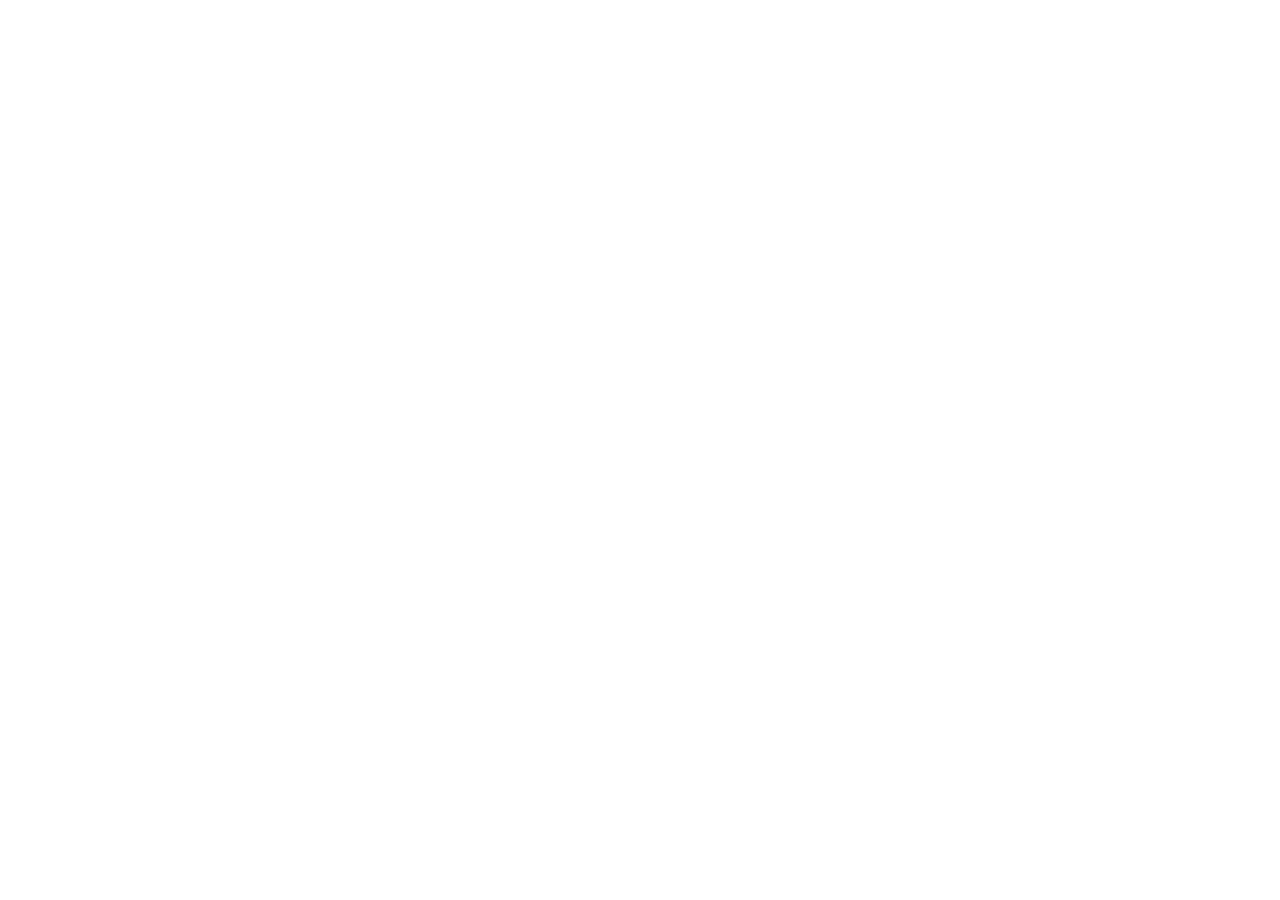
==== index.html @ 17872cd8 "Create index.html" ====
<!DOCTYPE html>
<html lang="es">
<head>
  <meta charset="UTF-8">
  <meta name="viewport" content="width=device-width, initial-scale=1">
  <title>Fluia | Automatización</title>
  <style>
    * { box-sizing: border-box; }
    body { margin: 0; font-family: Arial, sans-serif; }
    iframe {
      width: 100%;
      height: 100vh;
      border: 0;
      display: block;
    }
  </style>
</head>
<body>
  <iframe
    src="https://isaac-luisa-automatizacion.isaac-alpv.chatgpt.site/"
    title="Fluia">
  </iframe>
</body>
</html>
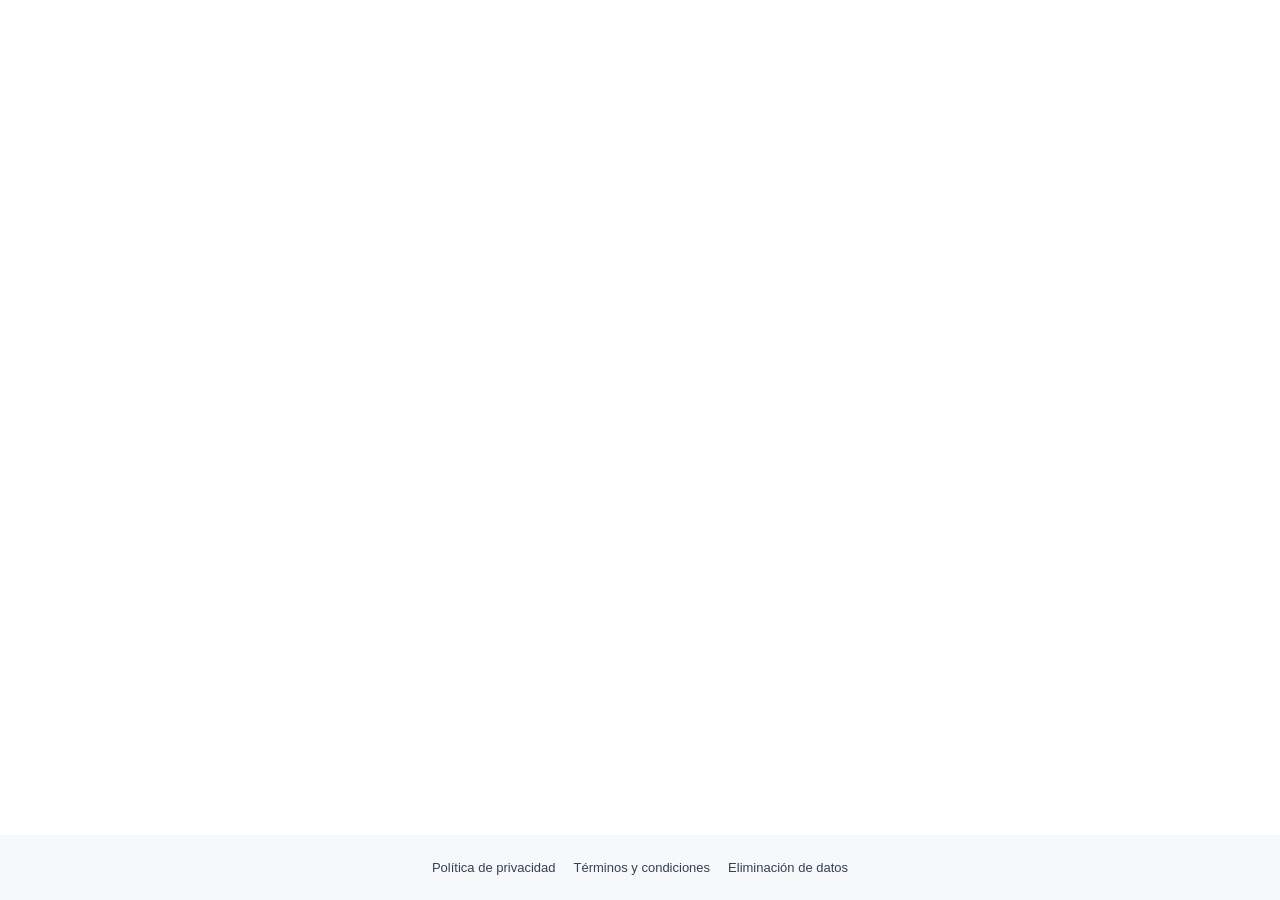
==== commit bb7ec0e1: "Update index.html" ====
--- a/index.html
+++ b/index.html
@@ -6,20 +6,57 @@
   <meta name="viewport" content="width=device-width, initial-scale=1">
   <title>Fluia | Automatización</title>
   <style>
-    * { box-sizing: border-box; }
-    body { margin: 0; font-family: Arial, sans-serif; }
+    * {
+      box-sizing: border-box;
+    }
+
+    body {
+      margin: 0;
+      font-family: Arial, sans-serif;
+      background: #ffffff;
+    }
+
     iframe {
       width: 100%;
-      height: 100vh;
+      height: calc(100vh - 65px);
       border: 0;
       display: block;
+    }
+
+    footer {
+      min-height: 65px;
+      display: flex;
+      justify-content: center;
+      align-items: center;
+      gap: 18px;
+      flex-wrap: wrap;
+      padding: 15px;
+      background: #f7f8fa;
+      font-size: 13px;
+    }
+
+    footer a {
+      color: #344054;
+      text-decoration: none;
+    }
+
+    footer a:hover {
+      text-decoration: underline;
     }
   </style>
 </head>
 <body>
+
   <iframe
     src="https://isaac-luisa-automatizacion.isaac-alpv.chatgpt.site/"
     title="Fluia">
   </iframe>
+
+  <footer>
+    <a href="privacidad.html">Política de privacidad</a>
+    <a href="terminos.html">Términos y condiciones</a>
+    <a href="eliminacion-datos.html">Eliminación de datos</a>
+  </footer>
+
 </body>
 </html>
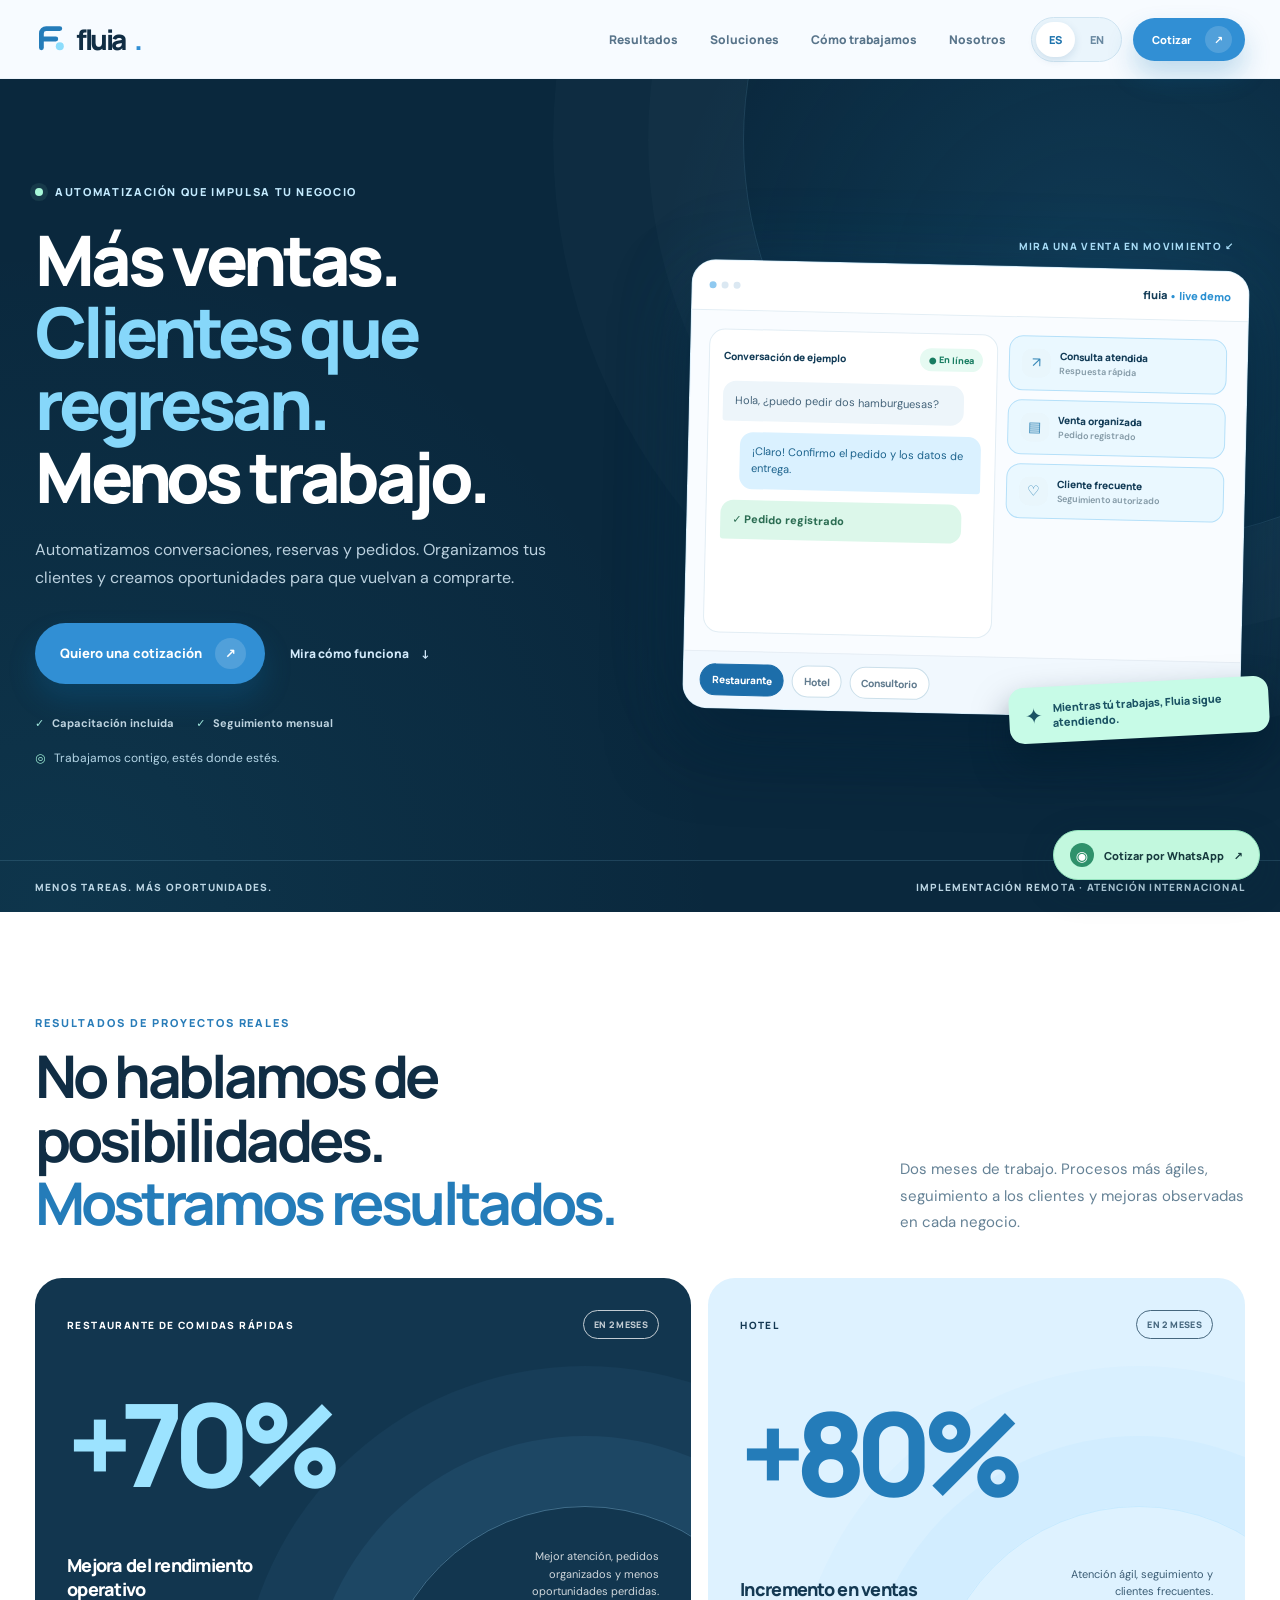
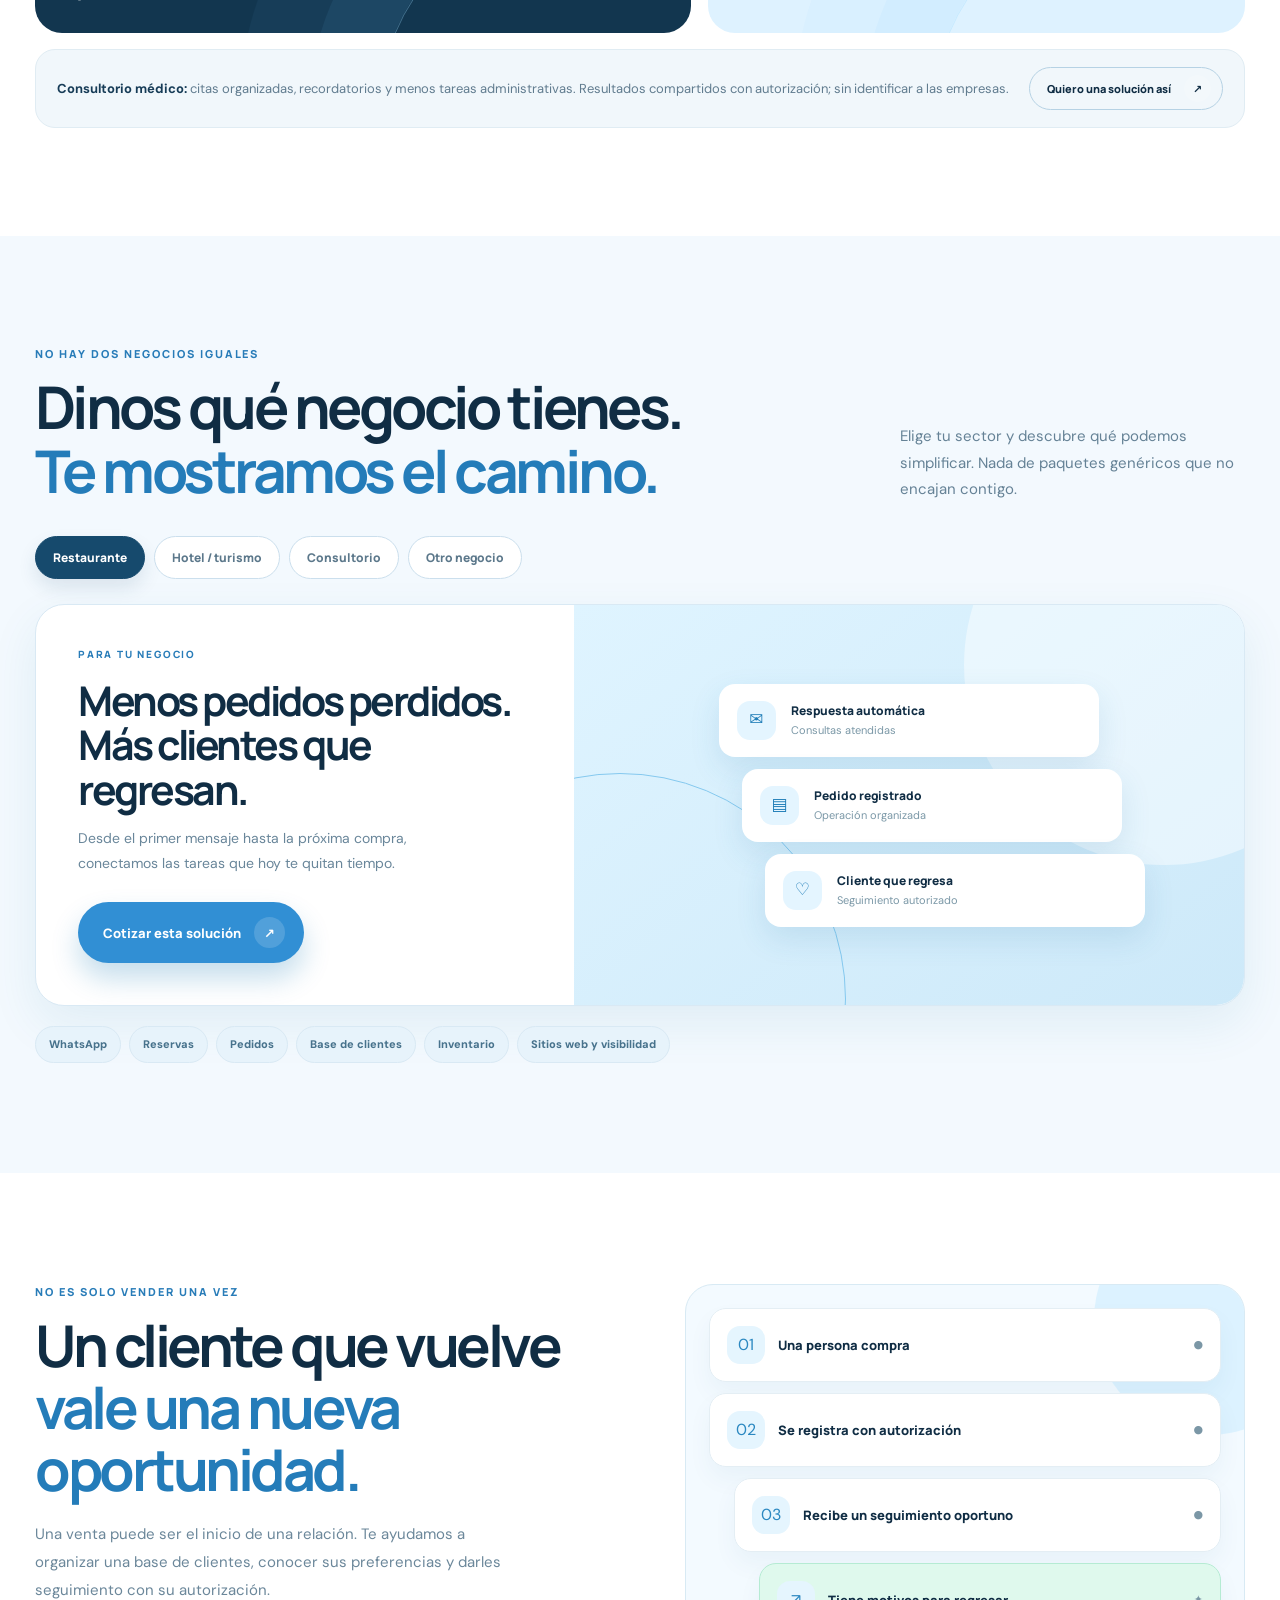
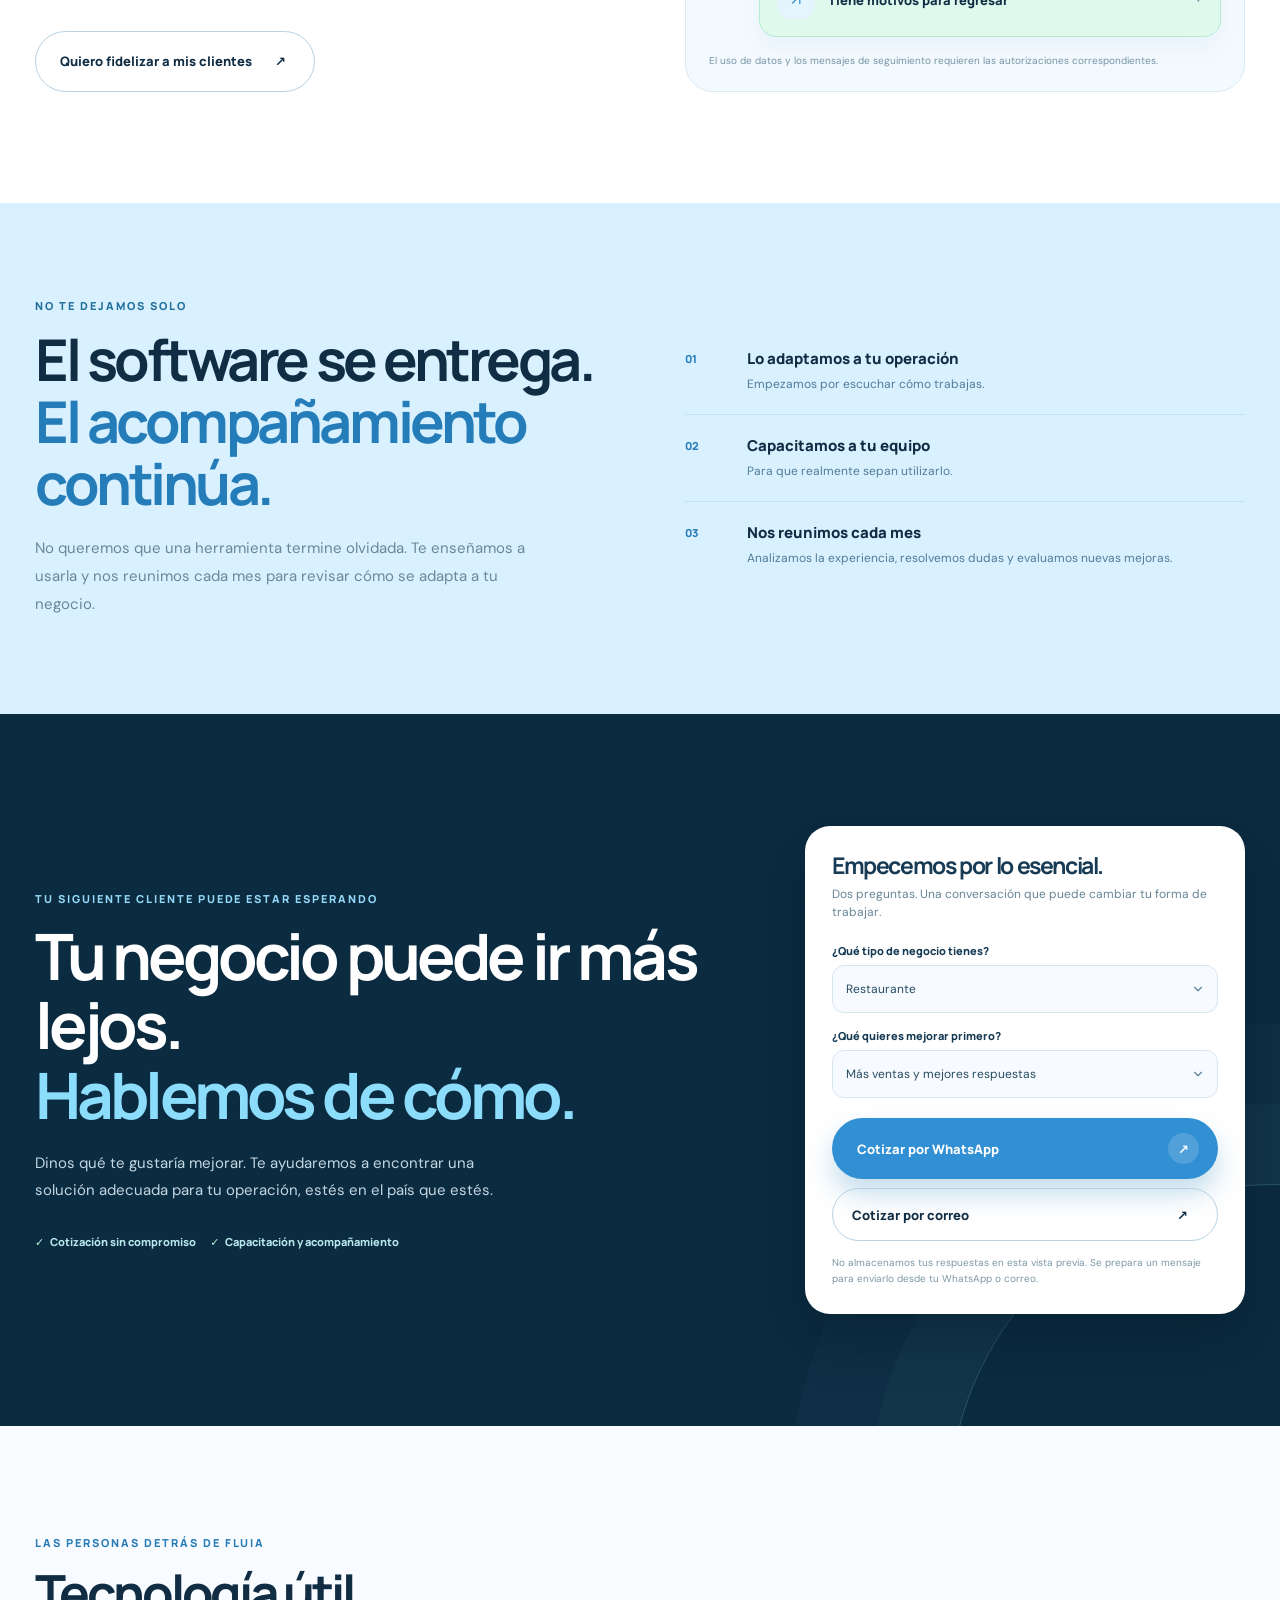
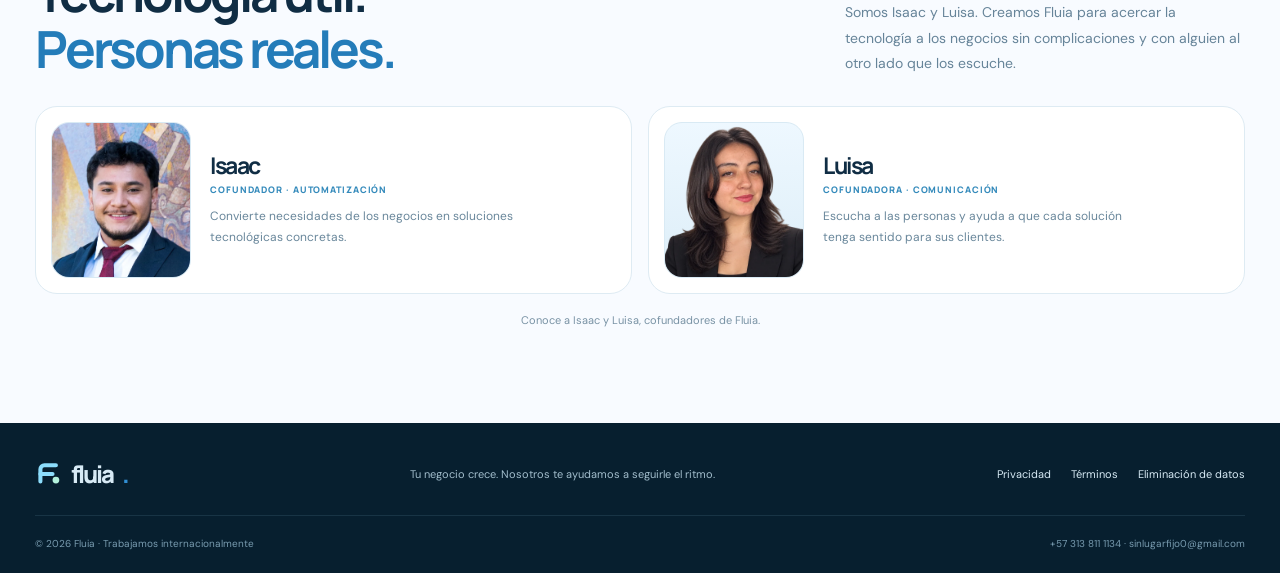
==== commit f5feeeca: "Rename index .html to index.html" ====
--- a/index.html
+++ b/index.html
@@ -1,62 +1,75 @@
-
 <!DOCTYPE html>
 <html lang="es">
 <head>
-  <meta charset="UTF-8">
-  <meta name="viewport" content="width=device-width, initial-scale=1">
-  <title>Fluia | Automatización</title>
-  <style>
-    * {
-      box-sizing: border-box;
-    }
-
-    body {
-      margin: 0;
-      font-family: Arial, sans-serif;
-      background: #ffffff;
-    }
-
-    iframe {
-      width: 100%;
-      height: calc(100vh - 65px);
-      border: 0;
-      display: block;
-    }
-
-    footer {
-      min-height: 65px;
-      display: flex;
-      justify-content: center;
-      align-items: center;
-      gap: 18px;
-      flex-wrap: wrap;
-      padding: 15px;
-      background: #f7f8fa;
-      font-size: 13px;
-    }
-
-    footer a {
-      color: #344054;
-      text-decoration: none;
-    }
-
-    footer a:hover {
-      text-decoration: underline;
-    }
-  </style>
+<meta charset="UTF-8"/><meta name="viewport" content="width=device-width,initial-scale=1"/>
+<meta name="theme-color" content="#102d44"/>
+<meta name="description" content="Fluia: automatización que ayuda a vender más, organizar a tus clientes y recuperar tiempo. Implementación internacional, capacitación y acompañamiento mensual."/>
+<title>Fluia — Automatización para negocios</title>
+<link rel="preconnect" href="https://fonts.googleapis.com"><link rel="preconnect" href="https://fonts.gstatic.com" crossorigin>
+<link href="https://fonts.googleapis.com/css2?family=DM+Sans:wght@400;500;600;700&family=Manrope:wght@400;500;600;700;800&display=swap" rel="stylesheet">
+<style>
+:root{--ink:#102d44;--navy:#09283d;--blue:#247cb9;--sky:#8cddfc;--mint:#aff4d8;--pale:#f5faff;--white:#fff;--gray:#5f7b8d;--line:#dbe8f1;--radius:27px;--font:'Manrope',system-ui,sans-serif;--body:'DM Sans',system-ui,sans-serif}
+*{box-sizing:border-box}html{scroll-behavior:smooth;scroll-padding-top:95px}body{margin:0;background:#f6faff;color:var(--ink);font:16px/1.5 var(--body);overflow-x:hidden}body::selection{background:#b1eafd}h1,h2,h3,p{margin:0}h1,h2,h3{font-family:var(--font);line-height:1.08;letter-spacing:-.06em}a{text-decoration:none;color:inherit}button,select{font:inherit}button{cursor:pointer}button:focus-visible,a:focus-visible,select:focus-visible{outline:3px solid #5bc6ff;outline-offset:3px}.wrap{width:min(1210px,calc(100% - 64px));margin:auto}.small-cap{font:800 11px/1.5 var(--font);letter-spacing:.18em;text-transform:uppercase}.muted{color:#67849a}.btn{display:inline-flex;align-items:center;justify-content:center;gap:13px;border:1px solid transparent;border-radius:999px;padding:14px 18px 14px 24px;min-height:56px;font:800 13px var(--font);white-space:nowrap;transition:transform .25s,box-shadow .25s,background .25s,filter .25s;text-align:center}.btn:hover{transform:translateY(-3px)}.btn svg{flex:none}.btn .circle-arrow{width:31px;height:31px;display:grid;place-items:center;border-radius:50%;background:#ffffff28;transition:transform .25s}.btn:hover .circle-arrow{transform:rotate(45deg)}.btn-blue{background:#318fd4;color:#fff;box-shadow:0 15px 28px #0871af3d}.btn-blue:hover{background:#2077bc;box-shadow:0 19px 30px #0871af5b}.btn-white{background:white;color:var(--navy)}.btn-white .circle-arrow{background:#eaf5fd}.btn-outline{border-color:#b6d2e4;background:transparent;color:var(--ink)}.btn-outline:hover{background:white}.btn-mint{background:var(--mint);color:#133d44}.btn-mint .circle-arrow{background:#3a806c26}.accent{color:var(--sky)}.colorblue{color:var(--blue)}.green{color:var(--mint)}
+/* header */
+.header{position:sticky;top:0;z-index:60;background:rgba(247,251,255,.92);backdrop-filter:blur(20px);border-bottom:1px solid #dceaf269}.header .wrap{height:78px;display:flex;align-items:center;gap:25px}.brand{display:inline-flex;align-items:center;gap:9px;font:800 28px var(--font);letter-spacing:-.085em;line-height:1}.brand-symbol{height:32px;width:32px}.brand i{font-style:normal;color:#318fd4}.nav{margin-left:auto;display:flex;align-items:center;gap:32px}.nav a{font:800 12px var(--font);color:#58748a;transition:color .2s}.nav a:hover{color:#277cc0}.actions{display:flex;align-items:center;gap:11px}.languages{border:1px solid #cfe4f1;display:flex;gap:2px;background:#eaf5fc;padding:4px;border-radius:999px}.languages button{border:0;border-radius:999px;color:#6888a0;font:800 11px var(--font);padding:10px 13px;background:transparent;transition:.23s}.languages button[aria-pressed=true]{background:white;color:#1d73ad;box-shadow:0 3px 9px #134f7c22}.navquote{min-height:43px;padding:7px 12px 7px 18px;font-size:11px}.navquote .circle-arrow{width:27px;height:27px}.burger{display:none;border:1px solid #d4e5ef;background:white;border-radius:13px;width:43px;height:43px;font-size:20px;color:var(--ink)}.mobile-menu{display:none}
+/* hero */
+.hero{position:relative;background:#0a283d;color:white;min-height:730px;isolation:isolate;overflow:hidden}.hero:before{position:absolute;content:"";inset:0;background:radial-gradient(circle at 86% 26%,#2b94ca2b,transparent 35%),radial-gradient(circle at 4% 100%,#34b6da18,transparent 45%);z-index:-2}.hero:after{position:absolute;content:"";right:-265px;top:-340px;width:800px;height:800px;border:1px solid #90c8eb26;border-radius:50%;box-shadow:0 0 0 95px #c1eaff05,0 0 0 190px #c1eaff05;z-index:-1}.hero-layout{display:grid;grid-template-columns:1.04fr .96fr;gap:48px;align-items:center;padding:105px 0 91px}.hero-kicker{display:flex;align-items:center;gap:12px;color:#c4ebff;font:800 11px var(--font);letter-spacing:.15em;text-transform:uppercase;margin-bottom:25px}.live-dot{display:inline-block;height:8px;width:8px;background:#a8f9d9;border-radius:50%;box-shadow:0 0 0 5px #a8f9d915}.hero h1{font-size:clamp(48px,5.45vw,82px);font-weight:800;max-width:700px;line-height:1.035}.hero h1 span{color:#86d7fa}.hero p{color:#bbd1df;margin-top:23px;font-size:16px;line-height:1.75;max-width:540px}.hero-ctas{display:flex;gap:10px;align-items:center;flex-wrap:wrap;margin-top:31px}.ghost-hero{font:800 12px var(--font);display:inline-flex;align-items:center;gap:12px;padding:15px;color:#d3eafb;transition:.2s}.ghost-hero:hover{color:white;transform:translateX(3px)}.proof-points{display:flex;gap:22px;flex-wrap:wrap;margin-top:31px;color:#bdd3df;font-size:11px;font-weight:700}.proof-points span{display:flex;gap:8px;align-items:center}.proof-points b{color:#9fe7dc;font-weight:900}.hero-orbit{position:relative;min-width:0}.orbit-tag{font:800 10px var(--font);color:#b2e6ff;letter-spacing:.13em;text-transform:uppercase;text-align:right;margin-bottom:12px;padding-right:10px}.demo-device{position:relative;border:1px solid #add9f06b;border-radius:24px;box-shadow:0 34px 70px #031d31a6,0 0 85px #2c9dda1a;overflow:hidden;background:#f9fcff;color:#133c57;transform:rotate(1.3deg);transition:transform .4s}.demo-device:hover{transform:rotate(0deg) translateY(-2px)}.devicebar{height:50px;background:#fff;border-bottom:1px solid #e3eef5;display:flex;align-items:center;gap:10px;padding:0 17px}.device-dots{display:flex;gap:5px}.device-dots i{height:7px;width:7px;border-radius:50%;background:#dbe8f2}.device-dots i:first-child{background:#8fc9f0}.devicebar strong{font:800 11px var(--font);margin-left:auto}.devicebar strong span{color:#2c91d2}.device-inner{padding:18px;display:grid;grid-template-columns:1.14fr .86fr;gap:13px}.device-title{font:800 10px var(--font);display:flex;justify-content:space-between;gap:8px;align-items:center;margin-bottom:14px}.mini-tag{padding:5px 9px;background:#e6faf2;color:#177c61;font:800 9px var(--font);border-radius:90px}.conversation{background:white;border-radius:16px;border:1px solid #e2edf4;padding:14px;min-height:304px}.chat-line{font-size:11px;line-height:1.6;padding:11px 12px;margin:0 0 11px;border-radius:13px 13px 13px 3px;background:#edf5fa;opacity:0;transform:translateY(8px);transition:.4s;max-width:93%;color:#45647a}.chat-line.from-fluia{border-radius:13px 13px 3px 13px;background:#daf1ff;color:#1c638d;margin-left:auto}.chat-line.from-sale{background:#dcf7ea;color:#2c6d53;font-weight:800}.chat-line.shown{opacity:1;transform:translateY(0)}.flow-steps{display:flex;flex-direction:column;gap:9px}.step{background:white;border-radius:14px;padding:12px;border:1px solid #e3edf5;display:flex;gap:9px;align-items:flex-start;transition:.25s;opacity:.58}.step.on{opacity:1;border-color:#b5e0f9;background:#eaf8ff;transform:translateX(-2px)}.step .ico{width:29px;height:29px;border-radius:10px;background:#e9f6fc;color:#3486b7;display:grid;place-items:center;flex:none;font-size:14px}.step strong{display:block;font:800 10px var(--font);line-height:1.4}.step small{display:block;font:600 9px var(--body);color:#8399a6;margin-top:2px;line-height:1.4}.device-footer{border-top:1px solid #e7eef5;background:#f1f8fe;padding:12px 16px;display:flex;align-items:center;gap:8px;flex-wrap:wrap}.tab{font:800 10px var(--font);border-radius:90px;border:1px solid #cbdfea;background:white;padding:8px 11px;color:#627c8f;transition:.2s}.tab[aria-pressed=true]{background:#1d6eaa;color:white;border-color:#1d6eaa}.reset-demo{font:800 10px var(--font);border:0;background:transparent;color:#2679b1;margin-left:auto}.floating-mint{position:absolute;right:-24px;bottom:-24px;transform:rotate(-3deg);display:flex;gap:10px;align-items:center;background:#c7fbe7;color:#1b5364;box-shadow:0 19px 35px #001c2c83;padding:13px 16px;border-radius:15px;font:800 11px var(--font);max-width:260px}.floating-mint .emoji{font-size:21px}.hero-stripe{border-top:1px solid #88c7e629}.hero-stripe .wrap{min-height:51px;display:flex;justify-content:space-between;align-items:center;gap:16px;color:#bcd6e4;font:800 10px var(--font);letter-spacing:.12em;text-transform:uppercase}.hero-stripe b{color:#c2f7df}
+/* results */
+.results{background:#fff;padding:103px 0 108px}.section-header{display:flex;align-items:end;justify-content:space-between;gap:45px;margin-bottom:43px}.section-header h2{font-size:clamp(38px,4.6vw,64px);max-width:680px;margin-top:14px}.section-header p{color:#658296;font-size:15px;line-height:1.75;max-width:345px}.eyebrow{font:800 11px var(--font);color:#287cb8;letter-spacing:.18em;text-transform:uppercase}.result-grid{display:grid;grid-template-columns:1.1fr .9fr;gap:17px}.metric-card{position:relative;min-height:355px;border-radius:27px;padding:32px;overflow:hidden;display:flex;flex-direction:column;justify-content:space-between;isolation:isolate}.metric-card.dark{background:#12364f;color:white}.metric-card.light{background:#def2ff;color:#143953}.metric-card:after{content:"";position:absolute;width:410px;height:410px;border:1px solid #9bdaff58;border-radius:50%;bottom:-285px;right:-100px;box-shadow:0 0 0 70px #71c9fa12,0 0 0 140px #71c9fa0d;z-index:-1}.card-head{display:flex;justify-content:space-between;gap:10px;align-items:center;font:800 10px var(--font);letter-spacing:.14em;text-transform:uppercase}.verified{border-radius:99px;border:1px solid currentColor;opacity:.75;font-size:9px;padding:7px 10px;letter-spacing:.04em}.metric-number{font:800 clamp(79px,9vw,136px)/1 var(--font);letter-spacing:-.10em}.dark .metric-number{color:#9ce3ff}.light .metric-number{color:#247cb9}.metric-bottom{display:flex;align-items:end;justify-content:space-between;gap:20px}.metric-bottom strong{font:800 18px var(--font);letter-spacing:-.04em;max-width:260px}.metric-bottom small{font-size:11px;max-width:160px;line-height:1.6;text-align:right;opacity:.8}.result-footer{margin-top:16px;background:#f1f7fb;border:1px solid #e0ecf3;border-radius:20px;padding:17px 21px;display:flex;align-items:center;gap:20px}.result-footer p{font-size:13px;color:#617c8f;flex:1}.result-footer b{color:#173c57}.result-footer .btn{min-height:43px;padding:7px 11px 7px 17px;font-size:11px}.result-footer .circle-arrow{width:27px;height:27px}
+/* what we do */
+.sectors{padding:110px 0;background:#f3f9fe}.sectors .section-header{margin-bottom:34px}.sector-options{display:flex;flex-wrap:wrap;gap:9px;margin-bottom:25px}.sector-options button{border:1px solid #cbdfed;border-radius:999px;background:#fff;padding:12px 17px;color:#5c788b;font:800 12px var(--font);transition:.23s}.sector-options button[aria-pressed=true]{color:white;border-color:#164a6d;background:#164a6d;box-shadow:0 9px 18px #164a6d1d}.sector-panel{display:grid;grid-template-columns:.89fr 1.11fr;background:#fff;border:1px solid #d9e9f4;border-radius:29px;overflow:hidden;box-shadow:0 18px 48px #1c729516}.sector-copy{padding:42px}.sector-copy .eyebrow{font-size:10px}.sector-copy h3{font-size:clamp(28px,3.2vw,43px);margin:17px 0 15px}.sector-copy p{font-size:14px;line-height:1.8;color:#69869a;max-width:400px;margin-bottom:26px}.sector-visual{position:relative;background:linear-gradient(143deg,#dff4ff,#cde9f9);padding:36px;display:flex;align-items:center;justify-content:center;overflow:hidden}.sector-visual:before{content:"";position:absolute;top:-140px;right:-120px;width:400px;height:400px;border-radius:50%;background:#ffffff72}.sector-visual:after{content:"";position:absolute;left:-180px;bottom:-220px;width:450px;height:450px;border-radius:50%;border:1px solid #85c9ef}.stack{width:min(380px,100%);display:flex;flex-direction:column;gap:12px;position:relative;z-index:1}.stack-item{display:flex;align-items:center;gap:15px;background:#fff;box-shadow:0 12px 30px #2776a321;border-radius:16px;padding:17px 18px;transition:.35s}.stack-item:nth-child(2){transform:translateX(23px)}.stack-item:nth-child(3){transform:translateX(46px)}.stack-icon{height:39px;width:39px;background:#e4f5ff;border-radius:13px;display:grid;place-items:center;color:#217eb8;font-size:17px;flex:none}.stack-item strong{font:800 12px var(--font);display:block}.stack-item small{display:block;font-size:11px;color:#7b98a7;margin-top:3px}.service-cloud{display:flex;flex-wrap:wrap;gap:8px;margin-top:20px}.service-cloud span{font-size:11px;font-weight:800;padding:9px 13px;background:#e7f3fb;border:1px solid #d9e9f4;border-radius:999px;color:#47728c}
+/* loyalty / support */
+.loyalty{background:#fff;padding:111px 0}.loyalty-grid{display:grid;grid-template-columns:1fr 1fr;gap:90px;align-items:center}.loyalty h2,.support h2{font-size:clamp(39px,4.5vw,62px);margin:15px 0 21px}.loyalty p,.support p{font-size:15px;color:#6b879a;line-height:1.85;max-width:490px}.loyalty .btn{margin-top:26px}.loop-display{border:1px solid #d8eaf4;background:#f3faff;border-radius:28px;padding:23px;display:grid;gap:11px;position:relative;overflow:hidden}.loop-display:before{content:"";position:absolute;right:-80px;top:-80px;width:230px;height:230px;border-radius:50%;background:#c8edff86}.loop-row{position:relative;background:white;border:1px solid #e4eef4;border-radius:17px;padding:17px;display:flex;align-items:center;gap:13px;box-shadow:0 12px 25px #0f52780c}.loop-row i{font-style:normal;display:grid;place-items:center;height:38px;width:38px;border-radius:13px;background:#e5f5fe;color:#2b88c1}.loop-row strong{font:800 13px var(--font)}.loop-row span{color:#7b97a6;font-size:11px;margin-left:auto}.loop-row:nth-child(3){margin-left:25px}.loop-row:nth-child(4){margin-left:50px;background:#dff9ed;border-color:#b5ebd3}.loop-disclaimer{color:#7895a5;font-size:10px;margin-top:5px}.support{background:#d9f0ff;padding:95px 0}.support-grid{display:grid;grid-template-columns:1fr 1fr;gap:90px;align-items:center}.support .eyebrow{color:#226f9b}.support-steps{display:grid;gap:0}.support-step{display:grid;grid-template-columns:50px 1fr;gap:12px;align-items:start;padding:20px 0;border-bottom:1px solid #a3cbe46c}.support-step:last-child{border-bottom:0}.support-step .num{font:800 11px var(--font);color:#267db7;padding-top:3px}.support-step strong{font:800 15px var(--font);display:block}.support-step small{color:#507c98;font-size:12px;line-height:1.7;display:block;margin-top:5px}
+/* quote */
+.quote{background:#0b2b41;color:white;padding:112px 0;position:relative;overflow:hidden}.quote:before{content:"";position:absolute;width:650px;height:650px;border-radius:50%;right:-320px;bottom:-410px;border:1px solid #93e2ff3b;box-shadow:0 0 0 80px #93e2ff07,0 0 0 160px #93e2ff05;pointer-events:none}.quote-grid{display:grid;grid-template-columns:1fr 440px;gap:90px;align-items:center;position:relative}.quote h2{font-size:clamp(42px,5vw,65px);margin:15px 0 21px}.quote p{color:#c3d7e2;font-size:15px;line-height:1.8;max-width:480px}.quote-points{display:flex;gap:14px;flex-wrap:wrap;margin-top:30px;font:800 11px var(--font);color:#b8e7eb}.quote-points span{display:flex;align-items:center;gap:6px}.form-card{background:white;color:#173b54;padding:27px;border-radius:25px;box-shadow:0 23px 50px #0315225a}.form-card h3{font-size:23px;margin-bottom:8px}.form-card p{font-size:12px;color:#668597;margin-bottom:22px;line-height:1.5}.form-card label{display:block;margin-bottom:7px;font:800 11px var(--font)}.form-card select{width:100%;appearance:none;border-radius:12px;border:1px solid #d7e5ef;background:#f7fbff;padding:14px 35px 14px 13px;color:#274c62;font-size:12px;margin-bottom:15px;background-image:url('data:image/svg+xml,%3Csvg xmlns="http://www.w3.org/2000/svg" width="14" height="14" viewBox="0 0 24 24" fill="none" stroke="%235e8198" stroke-width="2" stroke-linecap="round" stroke-linejoin="round"%3E%3Cpath d="m6 9 6 6 6-6"/%3E%3C/svg%3E');background-repeat:no-repeat;background-position:right 12px center}.form-card .btn{width:100%;min-height:54px;margin-top:5px;justify-content:space-between}.form-card .btn-outline{margin-top:9px;min-height:45px;padding:10px 19px}.form-disclaimer{font-size:10px;color:#7d98a6;margin-top:14px;line-height:1.6}
+/* founders */
+.people{background:#f8fbff;padding:109px 0 95px}.people-head{display:flex;justify-content:space-between;align-items:end;gap:35px;margin-bottom:30px}.people-head h2{font-size:clamp(39px,4vw,56px);margin-top:15px}.people-head p{font-size:14px;line-height:1.8;color:#668499;max-width:400px}.people-grid{display:grid;grid-template-columns:1fr 1fr;gap:16px}.person{padding:15px;background:white;border:1px solid #deebf3;border-radius:22px;display:flex;align-items:center;gap:19px}.portrait{width:140px;height:156px;flex:none;border-radius:18px;background:linear-gradient(180deg,#f6fbff,#e9f4fb);display:grid;place-items:center;position:relative;overflow:hidden;border:1px solid #d9eaf4}.portrait img{width:100%;height:100%;object-fit:cover;object-position:center top;display:block}.portrait.transparent{background:linear-gradient(180deg,#eef8ff,#ddeef8)}.person h3{font-size:23px;margin-bottom:6px}.person .role{font:800 9px var(--font);color:#348abb;letter-spacing:.1em;text-transform:uppercase;display:block;margin-bottom:10px}.person p{font-size:12px;line-height:1.7;color:#69879b;max-width:330px}.people-note{margin-top:18px;color:#7892a4;font-size:11px;text-align:center}
+/* footer */
+.footer{background:#071f2f;color:#d7eaf5;padding:35px 0 22px}.foot-row{display:flex;align-items:center;justify-content:space-between;gap:25px;padding-bottom:25px;border-bottom:1px solid #94cae51f}.foot-row .brand{font-size:24px}.foot-row .brand-symbol{width:27px}.foot-row p{font-size:11px;color:#a2bdcc}.foot-links{display:flex;flex-wrap:wrap;gap:20px;font-size:11px}.foot-links a:hover{color:#8bd7ff}.foot-bottom{display:flex;justify-content:space-between;gap:20px;align-items:center;padding-top:20px;font-size:10px;color:#799cb0}.float-wa{position:fixed;right:20px;bottom:20px;z-index:59;background:#c2f8de;color:#173a3e;box-shadow:0 10px 34px #092d3d3d;border:1px solid #93e3bd;border-radius:100px;padding:12px 16px;display:flex;align-items:center;gap:10px;font:800 11px var(--font);transition:transform .25s}.float-wa:hover{transform:translateY(-3px)}.float-wa .bubble-mark{background:#2f916b;color:white;border-radius:50%;display:grid;place-items:center;height:24px;width:24px;font-size:14px}.sr-only{position:absolute;width:1px;height:1px;overflow:hidden;clip:rect(0,0,0,0)}
+@media(max-width:1020px){.nav{gap:16px}.nav a{font-size:10px}.hero-layout{gap:25px}.hero h1{font-size:clamp(45px,5.1vw,69px)}.demo-device{transform:none}.floating-mint{right:-8px}.quote-grid{gap:40px;grid-template-columns:1fr 390px}.loyalty-grid,.support-grid{gap:42px}}
+@media(max-width:780px){.wrap{width:min(100% - 36px,650px)}.header .wrap{height:70px;gap:12px}.nav,.navquote{display:none}.actions{margin-left:auto}.burger{display:block}.mobile-menu{display:none;background:#f8fcff;border-top:1px solid #e0edf5;padding:15px 20px 22px}.mobile-menu.open{display:grid;gap:6px}.mobile-menu a{padding:12px;font:800 13px var(--font);border-radius:12px;background:#edf7ff}.hero{min-height:0}.hero-layout{grid-template-columns:1fr;gap:48px;padding:70px 0 60px}.hero h1{font-size:clamp(43px,8.7vw,73px)}.hero p{font-size:14px}.hero-orbit{max-width:540px;margin:auto;width:100%}.hero-stripe .wrap{justify-content:center;text-align:center}.hero-stripe .wrap span:last-child{display:none}.section-header,.people-head{display:block}.section-header p,.people-head p{margin-top:18px}.results,.sectors,.loyalty,.support,.quote,.people{padding:77px 0}.result-grid,.sector-panel,.loyalty-grid,.support-grid,.quote-grid,.people-grid{grid-template-columns:1fr}.metric-card{min-height:290px}.metric-number{font-size:clamp(80px,16vw,120px)}.result-footer{align-items:flex-start;flex-wrap:wrap}.sector-visual{min-height:285px}.sector-copy{padding:28px}.loyalty-grid,.support-grid,.quote-grid{gap:35px}.quote-grid{grid-template-columns:1fr}.form-card{max-width:530px;width:100%}.foot-row{flex-wrap:wrap}.foot-links{gap:12px}.person .portrait{width:130px}}
+@media(max-width:470px){.brand{font-size:23px}.brand-symbol{height:27px;width:27px}.languages{padding:3px}.languages button{padding:9px 10px}.hero-layout{padding:59px 0 45px;gap:40px}.hero h1{font-size:clamp(42px,11vw,57px);letter-spacing:-.065em}.hero-ctas{gap:4px}.btn{min-height:50px;padding:10px 12px 10px 16px;font-size:11px}.btn .circle-arrow{width:27px;height:27px}.ghost-hero{font-size:11px}.proof-points{gap:11px;margin-top:25px}.proof-points span{font-size:10px}.device-inner{grid-template-columns:1.05fr .95fr;gap:6px;padding:8px}.conversation{min-height:281px;padding:9px}.device-title{font-size:9px;gap:1px}.mini-tag{font-size:8px;padding:4px}.chat-line{font-size:9px;padding:8px 9px}.flow-steps{gap:6px}.step{padding:8px;gap:5px}.step .ico{width:22px;height:22px;font-size:12px;border-radius:7px}.step strong{font-size:8px}.step small{font-size:7px}.device-footer{padding:9px;gap:5px}.tab{font-size:9px;padding:7px}.reset-demo{font-size:9px}.floating-mint{right:0;bottom:-25px;padding:10px;font-size:9px}.results,.sectors,.loyalty,.support,.quote,.people{padding:65px 0}.section-header{margin-bottom:28px}.section-header h2,.loyalty h2,.support h2,.quote h2,.people-head h2{font-size:38px}.metric-card{padding:24px;min-height:280px}.metric-number{font-size:88px}.metric-bottom strong{font-size:15px}.metric-bottom small{font-size:10px}.result-footer .btn{width:100%}.sector-options button{font-size:10px;padding:10px 13px}.sector-visual{padding:21px;min-height:264px}.stack-item{padding:13px}.stack-item:nth-child(2){transform:translateX(9px)}.stack-item:nth-child(3){transform:translateX(19px)}.loop-display{padding:12px}.loop-row{padding:13px;gap:8px}.loop-row strong{font-size:11px}.loop-row span{font-size:9px}.loop-row:nth-child(3){margin-left:10px}.loop-row:nth-child(4){margin-left:18px}.form-card{padding:19px}.person{gap:12px}.person .portrait{width:108px;height:140px}.person p{font-size:11px}.person h3{font-size:20px}.foot-row,.foot-bottom{align-items:start;flex-direction:column}.float-wa{bottom:13px;right:12px;padding:10px 12px;font-size:10px}}
+@media(prefers-reduced-motion:reduce){*,*:before,*:after{scroll-behavior:auto!important;animation:none!important;transition:none!important;transform:none!important}}
+</style>
 </head>
 <body>
-
-  <iframe
-    src="https://isaac-luisa-automatizacion.isaac-alpv.chatgpt.site/"
-    title="Fluia">
-  </iframe>
-
-  <footer>
-    <a href="privacidad.html">Política de privacidad</a>
-    <a href="terminos.html">Términos y condiciones</a>
-    <a href="eliminacion-datos.html">Eliminación de datos</a>
-  </footer>
-
+<header class="header"><div class="wrap">
+<a class="brand" href="#inicio" aria-label="Fluia inicio"><svg class="brand-symbol" viewBox="0 0 40 40" fill="none" aria-hidden="true"><path d="M8 31V13C8 9.7 10.7 7 14 7H31" stroke="#247CB9" stroke-width="6" stroke-linecap="round"/><path d="M8 20H26" stroke="#247CB9" stroke-width="6" stroke-linecap="round"/><circle cx="31" cy="29" r="5" fill="#8CDDFC"/></svg>fluia<i>.</i></a>
+<nav class="nav" aria-label="Navegación"><a href="#resultados" data-i="navResults">Resultados</a><a href="#soluciones" data-i="navSolutions">Soluciones</a><a href="#acompanamiento" data-i="navSupport">Cómo trabajamos</a><a href="#nosotros" data-i="navUs">Nosotros</a></nav>
+<div class="actions"><div class="languages" aria-label="Idioma"><button class="lang" type="button" data-lang="es" aria-pressed="true">ES</button><button class="lang" type="button" data-lang="en" aria-pressed="false">EN</button></div><a href="#cotizacion" class="btn btn-blue navquote"><span data-i="headerQuote">Cotizar</span><span class="circle-arrow">↗</span></a><button type="button" class="burger" id="burger" aria-label="Abrir menú" aria-expanded="false">☰</button></div>
+</div><div class="mobile-menu" id="mobileMenu"><a href="#resultados" data-i="navResults">Resultados</a><a href="#soluciones" data-i="navSolutions">Soluciones</a><a href="#acompanamiento" data-i="navSupport">Cómo trabajamos</a><a href="#cotizacion" data-i="headerQuote">Cotizar</a><a href="#nosotros" data-i="navUs">Nosotros</a></div></header>
+<main>
+<section class="hero" id="inicio"><div class="wrap hero-layout"><div class="hero-copy"><div class="hero-kicker"><span class="live-dot"></span><span data-i="heroKicker">AUTOMATIZACIÓN QUE IMPULSA TU NEGOCIO</span></div>
+<h1 data-html="heroTitle">Más ventas.<br><span>Clientes que regresan.</span><br>Menos trabajo.</h1>
+<p data-i="heroDesc">Automatizamos conversaciones, reservas y pedidos. Organizamos tus clientes y creamos oportunidades para que vuelvan a comprarte.</p>
+<div class="hero-ctas"><a class="btn btn-blue" id="mainQuote" href="#cotizacion"><span data-i="heroBtn">Quiero una cotización</span><span class="circle-arrow">↗</span></a><a href="#demo" class="ghost-hero"><span data-i="heroSee">Mira cómo funciona</span> ↓</a></div>
+<div class="proof-points"><span><b>✓</b> <span data-i="benefit1">Capacitación incluida</span></span><span><b>✓</b> <span data-i="benefit2">Seguimiento mensual</span></span></div>
+<p style="margin-top:17px;font-size:12px;display:flex;align-items:center;gap:9px;color:#b5d6e7"><span style="color:#9decd5">◎</span> <span data-i="world">Trabajamos contigo, estés donde estés.</span></p></div>
+<div class="hero-orbit" id="demo"><div class="orbit-tag" data-i="demoLabel">MIRA UNA VENTA EN MOVIMIENTO ↙</div><div class="demo-device" role="region" aria-label="Demostración interactiva"><div class="devicebar"><div class="device-dots"><i></i><i></i><i></i></div><strong>fluia <span>• live demo</span></strong></div><div class="device-inner"><div class="conversation"><div class="device-title"><span data-i="chatTitle">Conversación de ejemplo</span><span class="mini-tag" data-i="chatStatus">● En línea</span></div><div id="chatA" class="chat-line"></div><div id="chatB" class="chat-line from-fluia"></div><div id="chatC" class="chat-line from-sale"></div></div><div class="flow-steps"><div class="step" id="step0"><div class="ico">↗</div><div><strong id="st0"></strong><small id="sub0"></small></div></div><div class="step" id="step1"><div class="ico">▤</div><div><strong id="st1"></strong><small id="sub1"></small></div></div><div class="step" id="step2"><div class="ico">♡</div><div><strong id="st2"></strong><small id="sub2"></small></div></div></div></div><div class="device-footer"><button type="button" class="tab" data-demo="restaurant" aria-pressed="true" data-i="restaurant">Restaurante</button><button type="button" class="tab" data-demo="hotel" aria-pressed="false" data-i="hotel">Hotel</button><button type="button" class="tab" data-demo="clinic" aria-pressed="false" data-i="clinic">Consultorio</button><button type="button" class="reset-demo" id="resetDemo" data-i="repeat">↻ Repetir</button></div></div><div class="floating-mint"><span class="emoji">✦</span><span data-i="float">Mientras tú trabajas, Fluia sigue atendiendo.</span></div></div>
+</div><div class="hero-stripe"><div class="wrap"><span data-i="strip1">MENOS TAREAS. <b>MÁS OPORTUNIDADES.</b></span><span data-i="strip2">IMPLEMENTACIÓN REMOTA · ATENCIÓN INTERNACIONAL</span></div></div></section>
+<section class="results" id="resultados"><div class="wrap"><div class="section-header"><div><div class="eyebrow" data-i="resultsKicker">RESULTADOS DE PROYECTOS REALES</div><h2 data-html="resultsTitle">No hablamos de posibilidades.<br><span class="colorblue">Mostramos resultados.</span></h2></div><p data-i="resultsDesc">Dos meses de trabajo. Procesos más ágiles, seguimiento a los clientes y mejoras observadas en cada negocio.</p></div><div class="result-grid"><article class="metric-card dark"><div class="card-head"><span data-i="caseRestaurant">RESTAURANTE DE COMIDAS RÁPIDAS</span><span class="verified" data-i="twoMonths">EN 2 MESES</span></div><div class="metric-number">+70%</div><div class="metric-bottom"><strong data-i="restaurantMetric">Mejora del rendimiento operativo</strong><small data-i="restaurantNote">Mejor atención, pedidos organizados y menos oportunidades perdidas.</small></div></article><article class="metric-card light"><div class="card-head"><span data-i="caseHotel">HOTEL</span><span class="verified" data-i="twoMonths">EN 2 MESES</span></div><div class="metric-number">+80%</div><div class="metric-bottom"><strong data-i="hotelMetric">Incremento en ventas</strong><small data-i="hotelNote">Atención ágil, seguimiento y clientes frecuentes.</small></div></article></div><div class="result-footer"><p><b data-i="caseClinic">Consultorio médico:</b> <span data-i="clinicNote">citas organizadas, recordatorios y menos tareas administrativas. Resultados compartidos con autorización; sin identificar a las empresas.</span></p><a class="btn btn-outline" href="#cotizacion"><span data-i="resultBtn">Quiero una solución así</span><span class="circle-arrow">↗</span></a></div></div></section>
+<section class="sectors" id="soluciones"><div class="wrap"><div class="section-header"><div><div class="eyebrow" data-i="sectorKicker">NO HAY DOS NEGOCIOS IGUALES</div><h2 data-html="sectorTitle">Dinos qué negocio tienes.<br><span class="colorblue">Te mostramos el camino.</span></h2></div><p data-i="sectorDesc">Elige tu sector y descubre qué podemos simplificar. Nada de paquetes genéricos que no encajan contigo.</p></div><div class="sector-options" aria-label="Tipo de negocio"><button type="button" data-sector="restaurant" aria-pressed="true" data-i="restaurant">Restaurante</button><button type="button" data-sector="hotel" aria-pressed="false" data-i="hotelSector">Hotel / turismo</button><button type="button" data-sector="clinic" aria-pressed="false" data-i="clinic">Consultorio</button><button type="button" data-sector="other" aria-pressed="false" data-i="otherSector">Otro negocio</button></div><div class="sector-panel"><div class="sector-copy"><div class="eyebrow" data-i="forBusiness">PARA TU NEGOCIO</div><h3 id="sectorHeading">Menos pedidos perdidos. Más clientes que regresan.</h3><p id="sectorText">Desde el primer mensaje hasta la próxima compra, conectamos las tareas que hoy te quitan tiempo.</p><a href="#cotizacion" class="btn btn-blue" id="sectorQuote"><span data-i="sectorCta">Cotizar esta solución</span><span class="circle-arrow">↗</span></a></div><div class="sector-visual"><div class="stack"><div class="stack-item"><div class="stack-icon">✉</div><div><strong id="item0">Respuesta automática</strong><small id="itemSub0">Consultas atendidas</small></div></div><div class="stack-item"><div class="stack-icon">▤</div><div><strong id="item1">Pedido registrado</strong><small id="itemSub1">Operación organizada</small></div></div><div class="stack-item"><div class="stack-icon">♡</div><div><strong id="item2">Cliente que regresa</strong><small id="itemSub2">Seguimiento autorizado</small></div></div></div></div></div><div class="service-cloud"><span data-i="service1">WhatsApp</span><span data-i="service2">Reservas</span><span data-i="service3">Pedidos</span><span data-i="service4">Base de clientes</span><span data-i="service5">Inventario</span><span data-i="service6">Sitios web y visibilidad</span></div></div></section>
+<section class="loyalty" id="clientes"><div class="wrap loyalty-grid"><div><div class="eyebrow" data-i="loyalKicker">NO ES SOLO VENDER UNA VEZ</div><h2 data-html="loyalTitle">Un cliente que vuelve<br><span class="colorblue">vale una nueva oportunidad.</span></h2><p data-i="loyalDesc">Una venta puede ser el inicio de una relación. Te ayudamos a organizar una base de clientes, conocer sus preferencias y darles seguimiento con su autorización.</p><a href="#cotizacion" class="btn btn-outline"><span data-i="loyalBtn">Quiero fidelizar a mis clientes</span><span class="circle-arrow">↗</span></a></div><div class="loop-display"><div class="loop-row"><i>01</i><strong data-i="loyal1">Una persona compra</strong><span>●</span></div><div class="loop-row"><i>02</i><strong data-i="loyal2">Se registra con autorización</strong><span>●</span></div><div class="loop-row"><i>03</i><strong data-i="loyal3">Recibe un seguimiento oportuno</strong><span>●</span></div><div class="loop-row"><i>↗</i><strong data-i="loyal4">Tiene motivos para regresar</strong><span>✦</span></div><div class="loop-disclaimer" data-i="loyalPrivacy">El uso de datos y los mensajes de seguimiento requieren las autorizaciones correspondientes.</div></div></div></section>
+<section class="support" id="acompanamiento"><div class="wrap support-grid"><div><div class="eyebrow" data-i="supportKicker">NO TE DEJAMOS SOLO</div><h2 data-html="supportTitle">El software se entrega.<br><span class="colorblue">El acompañamiento continúa.</span></h2><p data-i="supportDesc">No queremos que una herramienta termine olvidada. Te enseñamos a usarla y nos reunimos cada mes para revisar cómo se adapta a tu negocio.</p></div><div class="support-steps"><div class="support-step"><div class="num">01</div><div><strong data-i="support1">Lo adaptamos a tu operación</strong><small data-i="support1sub">Empezamos por escuchar cómo trabajas.</small></div></div><div class="support-step"><div class="num">02</div><div><strong data-i="support2">Capacitamos a tu equipo</strong><small data-i="support2sub">Para que realmente sepan utilizarlo.</small></div></div><div class="support-step"><div class="num">03</div><div><strong data-i="support3">Nos reunimos cada mes</strong><small data-i="support3sub">Analizamos la experiencia, resolvemos dudas y evaluamos nuevas mejoras.</small></div></div></div></div></section>
+<section class="quote" id="cotizacion"><div class="wrap quote-grid"><div><div class="eyebrow" style="color:#94d9f8" data-i="quoteKicker">TU SIGUIENTE CLIENTE PUEDE ESTAR ESPERANDO</div><h2 data-html="quoteTitle">Tu negocio puede ir más lejos.<br><span class="accent">Hablemos de cómo.</span></h2><p data-i="quoteDesc">Dinos qué te gustaría mejorar. Te ayudaremos a encontrar una solución adecuada para tu operación, estés en el país que estés.</p><div class="quote-points"><span><span class="green">✓</span> <span data-i="quotePoint1">Cotización sin compromiso</span></span><span><span class="green">✓</span> <span data-i="quotePoint2">Capacitación y acompañamiento</span></span></div></div><div class="form-card"><h3 data-i="formTitle">Empecemos por lo esencial.</h3><p data-i="formDesc">Dos preguntas. Una conversación que puede cambiar tu forma de trabajar.</p><label for="business" data-i="formSector">¿Qué tipo de negocio tienes?</label><select id="business"><option value="restaurant" data-i="restaurant">Restaurante</option><option value="hotel" data-i="hotelSector">Hotel / turismo</option><option value="clinic" data-i="clinic">Consultorio</option><option value="other" data-i="otherSector">Otro negocio</option></select><label for="goal" data-i="formGoal">¿Qué quieres mejorar primero?</label><select id="goal"><option value="sales" data-i="goal1">Más ventas y mejores respuestas</option><option value="clients" data-i="goal2">Base de clientes y seguimiento</option><option value="orders" data-i="goal3">Pedidos y reservas</option><option value="other" data-i="goal4">Otro proceso</option></select><button class="btn btn-blue" type="button" id="sendWhatsApp"><span data-i="whatsBtn">Cotizar por WhatsApp</span><span class="circle-arrow">↗</span></button><button type="button" class="btn btn-outline" id="sendMail"><span data-i="mailBtn">Cotizar por correo</span><span class="circle-arrow">↗</span></button><div class="form-disclaimer" data-i="formPrivacy">No almacenamos tus respuestas en esta vista previa. Se prepara un mensaje para enviarlo desde tu WhatsApp o correo.</div></div></div></section>
+<section class="people" id="nosotros"><div class="wrap"><div class="people-head"><div><div class="eyebrow" data-i="peopleKicker">LAS PERSONAS DETRÁS DE FLUIA</div><h2 data-html="peopleTitle">Tecnología útil.<br><span class="colorblue">Personas reales.</span></h2></div><p data-i="peopleDesc">Somos Isaac y Luisa. Creamos Fluia para acercar la tecnología a los negocios sin complicaciones y con alguien al otro lado que los escuche.</p></div><div class="people-grid"><article class="person"><div class="portrait" aria-label="Fotografía de Isaac, cofundador de Fluia"><img loading="lazy" decoding="async" src="[data-uri]" alt="Isaac, cofundador de Fluia"></div><div><h3>Isaac</h3><span class="role" data-i="isaacRole">COFUNDADOR · AUTOMATIZACIÓN</span><p data-i="isaacDesc">Convierte necesidades de los negocios en soluciones tecnológicas concretas.</p></div></article><article class="person"><div class="portrait transparent" aria-label="Fotografía de Luisa, cofundadora de Fluia"><img loading="lazy" decoding="async" src="[data-uri]" alt="Luisa, cofundadora de Fluia"></div><div><h3>Luisa</h3><span class="role" data-i="luisaRole">COFUNDADORA · COMUNICACIÓN</span><p data-i="luisaDesc">Escucha a las personas y ayuda a que cada solución tenga sentido para sus clientes.</p></div></article></div><p class="people-note" data-i="photoNote">Conoce a Isaac y Luisa, cofundadores de Fluia.</p></div></section>
+</main>
+<footer class="footer"><div class="wrap"><div class="foot-row"><a class="brand" href="#inicio"><svg class="brand-symbol" viewBox="0 0 40 40" fill="none" aria-hidden="true"><path d="M8 31V13C8 9.7 10.7 7 14 7H31" stroke="#8CDDFC" stroke-width="6" stroke-linecap="round"/><path d="M8 20H26" stroke="#8CDDFC" stroke-width="6" stroke-linecap="round"/><circle cx="31" cy="29" r="5" fill="#B3F2DC"/></svg>fluia<i>.</i></a><p data-i="footTag">Tu negocio crece. Nosotros te ayudamos a seguirle el ritmo.</p><div class="foot-links"><a href="https://somosfluia.github.io/fluia/privacidad.html" target="_blank" rel="noopener" data-i="privacy">Privacidad</a><a href="https://somosfluia.github.io/fluia/terminos.html" target="_blank" rel="noopener" data-i="terms">Términos</a><a href="https://somosfluia.github.io/fluia/eliminacion-datos.html" target="_blank" rel="noopener" data-i="delete">Eliminación de datos</a></div></div><div class="foot-bottom"><span>© <span id="year">2026</span> Fluia · <span data-i="worldShort">Trabajamos internacionalmente</span></span><span>+57 313 811 1134 · sinlugarfijo0@gmail.com</span></div></div></footer>
+<a class="float-wa" target="_blank" rel="noopener" id="floatingWhats" href="https://wa.me/573138111134" aria-label="Solicitar cotización por WhatsApp"><span class="bubble-mark">◉</span><span data-i="floatWhats">Cotizar por WhatsApp</span> ↗</a>
+<script>
+const T={es:{navResults:'Resultados',navSolutions:'Soluciones',navSupport:'Cómo trabajamos',navUs:'Nosotros',headerQuote:'Cotizar',heroKicker:'AUTOMATIZACIÓN QUE IMPULSA TU NEGOCIO',heroTitle:'Más ventas.<br><span>Clientes que regresan.</span><br>Menos trabajo.',heroDesc:'Automatizamos conversaciones, reservas y pedidos. Organizamos tus clientes y creamos oportunidades para que vuelvan a comprarte.',heroBtn:'Quiero una cotización',heroSee:'Mira cómo funciona',benefit1:'Capacitación incluida',benefit2:'Seguimiento mensual',world:'Trabajamos contigo, estés donde estés.',demoLabel:'MIRA UNA VENTA EN MOVIMIENTO ↙',chatTitle:'Conversación de ejemplo',chatStatus:'● En línea',restaurant:'Restaurante',hotel:'Hotel',clinic:'Consultorio',repeat:'↻ Repetir',float:'Mientras tú trabajas, Fluia sigue atendiendo.',strip1:'MENOS TAREAS. MÁS OPORTUNIDADES.',strip2:'IMPLEMENTACIÓN REMOTA · ATENCIÓN INTERNACIONAL',resultsKicker:'RESULTADOS DE PROYECTOS REALES',resultsTitle:'No hablamos de posibilidades.<br><span class="colorblue">Mostramos resultados.</span>',resultsDesc:'Dos meses de trabajo. Procesos más ágiles, seguimiento a los clientes y mejoras observadas en cada negocio.',caseRestaurant:'RESTAURANTE DE COMIDAS RÁPIDAS',twoMonths:'EN 2 MESES',restaurantMetric:'Mejora del rendimiento operativo',restaurantNote:'Mejor atención, pedidos organizados y menos oportunidades perdidas.',caseHotel:'HOTEL',hotelMetric:'Incremento en ventas',hotelNote:'Atención ágil, seguimiento y clientes frecuentes.',caseClinic:'Consultorio médico:',clinicNote:'citas organizadas, recordatorios y menos tareas administrativas. Resultados compartidos con autorización; sin identificar a las empresas.',resultBtn:'Quiero una solución así',sectorKicker:'NO HAY DOS NEGOCIOS IGUALES',sectorTitle:'Dinos qué negocio tienes.<br><span class="colorblue">Te mostramos el camino.</span>',sectorDesc:'Elige tu sector y descubre qué podemos simplificar. Nada de paquetes genéricos que no encajan contigo.',hotelSector:'Hotel / turismo',otherSector:'Otro negocio',forBusiness:'PARA TU NEGOCIO',sectorCta:'Cotizar esta solución',service1:'WhatsApp',service2:'Reservas',service3:'Pedidos',service4:'Base de clientes',service5:'Inventario',service6:'Sitios web y visibilidad',loyalKicker:'NO ES SOLO VENDER UNA VEZ',loyalTitle:'Un cliente que vuelve<br><span class="colorblue">vale una nueva oportunidad.</span>',loyalDesc:'Una venta puede ser el inicio de una relación. Te ayudamos a organizar una base de clientes, conocer sus preferencias y darles seguimiento con su autorización.',loyalBtn:'Quiero fidelizar a mis clientes',loyal1:'Una persona compra',loyal2:'Se registra con autorización',loyal3:'Recibe un seguimiento oportuno',loyal4:'Tiene motivos para regresar',loyalPrivacy:'El uso de datos y los mensajes de seguimiento requieren las autorizaciones correspondientes.',supportKicker:'NO TE DEJAMOS SOLO',supportTitle:'El software se entrega.<br><span class="colorblue">El acompañamiento continúa.</span>',supportDesc:'No queremos que una herramienta termine olvidada. Te enseñamos a usarla y nos reunimos cada mes para revisar cómo se adapta a tu negocio.',support1:'Lo adaptamos a tu operación',support1sub:'Empezamos por escuchar cómo trabajas.',support2:'Capacitamos a tu equipo',support2sub:'Para que realmente sepan utilizarlo.',support3:'Nos reunimos cada mes',support3sub:'Analizamos la experiencia, resolvemos dudas y evaluamos nuevas mejoras.',quoteKicker:'TU SIGUIENTE CLIENTE PUEDE ESTAR ESPERANDO',quoteTitle:'Tu negocio puede ir más lejos.<br><span class="accent">Hablemos de cómo.</span>',quoteDesc:'Dinos qué te gustaría mejorar. Te ayudaremos a encontrar una solución adecuada para tu operación, estés en el país que estés.',quotePoint1:'Cotización sin compromiso',quotePoint2:'Capacitación y acompañamiento',formTitle:'Empecemos por lo esencial.',formDesc:'Dos preguntas. Una conversación que puede cambiar tu forma de trabajar.',formSector:'¿Qué tipo de negocio tienes?',formGoal:'¿Qué quieres mejorar primero?',goal1:'Más ventas y mejores respuestas',goal2:'Base de clientes y seguimiento',goal3:'Pedidos y reservas',goal4:'Otro proceso',whatsBtn:'Cotizar por WhatsApp',mailBtn:'Cotizar por correo',formPrivacy:'No almacenamos tus respuestas en esta vista previa. Se prepara un mensaje para enviarlo desde tu WhatsApp o correo.',peopleKicker:'LAS PERSONAS DETRÁS DE FLUIA',peopleTitle:'Tecnología útil.<br><span class="colorblue">Personas reales.</span>',peopleDesc:'Somos Isaac y Luisa. Creamos Fluia para acercar la tecnología a los negocios sin complicaciones y con alguien al otro lado que los escuche.',photoSoon:'Fotografía original pendiente',isaacRole:'COFUNDADOR · AUTOMATIZACIÓN',isaacDesc:'Convierte necesidades de los negocios en soluciones tecnológicas concretas.',luisaRole:'COFUNDADORA · COMUNICACIÓN',luisaDesc:'Escucha a las personas y ayuda a que cada solución tenga sentido para sus clientes.',photoNote:'Conoce a Isaac y Luisa, cofundadores de Fluia.',footTag:'Tu negocio crece. Nosotros te ayudamos a seguirle el ritmo.',privacy:'Privacidad',terms:'Términos',delete:'Eliminación de datos',worldShort:'Trabajamos internacionalmente',floatWhats:'Cotizar por WhatsApp'},
+en:{navResults:'Results',navSolutions:'Solutions',navSupport:'How we work',navUs:'About us',headerQuote:'Get a quote',heroKicker:'AUTOMATION THAT MOVES YOUR BUSINESS FORWARD',heroTitle:'More sales.<br><span>Customers who come back.</span><br>Less busywork.',heroDesc:'We automate conversations, bookings, and orders. We organize customer information and create opportunities to earn repeat business.',heroBtn:'Request a quote',heroSee:'See how it works',benefit1:'Training included',benefit2:'Monthly check-ins',world:'We work with you, wherever you are.',demoLabel:'WATCH A SALE UNFOLD ↙',chatTitle:'Sample conversation',chatStatus:'● Online',restaurant:'Restaurant',hotel:'Hotel',clinic:'Clinic',repeat:'↻ Replay',float:'While you work, Fluia keeps customers connected.',strip1:'LESS BUSYWORK. MORE OPPORTUNITIES.',strip2:'REMOTE SETUP · INTERNATIONAL SERVICE',resultsKicker:'REAL PROJECT RESULTS',resultsTitle:'Not just possibilities.<br><span class="colorblue">Real results.</span>',resultsDesc:'Two months of work. Faster workflows, customer follow-ups, and documented improvements in each business.',caseRestaurant:'FAST-FOOD RESTAURANT',twoMonths:'IN 2 MONTHS',restaurantMetric:'Operational performance improvement',restaurantNote:'Faster replies, organized orders, fewer missed opportunities.',caseHotel:'HOTEL',hotelMetric:'Increase in sales',hotelNote:'Faster service, follow-ups, and repeat guests.',caseClinic:'Medical clinic:',clinicNote:'organized appointments, reminders, and less administrative work. Results shared with permission; businesses remain anonymous.',resultBtn:'I want a solution like this',sectorKicker:'NO TWO BUSINESSES ARE THE SAME',sectorTitle:'Tell us what you run.<br><span class="colorblue">We’ll show you what’s possible.</span>',sectorDesc:'Choose your type of business to see what could be simpler. No one-size-fits-all packages.',hotelSector:'Hotel / tourism',otherSector:'Other business',forBusiness:'FOR YOUR BUSINESS',sectorCta:'Get a tailored quote',service1:'WhatsApp support',service2:'Bookings',service3:'Orders',service4:'Customer database',service5:'Inventory',service6:'Websites & visibility',loyalKicker:'IT’S NOT JUST ABOUT THE FIRST SALE',loyalTitle:'A returning customer<br><span class="colorblue">is another opportunity.</span>',loyalDesc:'A first purchase can start a relationship. We help organize customer records, understand preferences, and follow up with permission.',loyalBtn:'Build repeat business',loyal1:'Someone makes a purchase',loyal2:'They opt in to be recorded',loyal3:'They receive a timely follow-up',loyal4:'They have a reason to return',loyalPrivacy:'Customer information and follow-up messages require appropriate consent.',supportKicker:'WE DON’T LEAVE YOU ON YOUR OWN',supportTitle:'Software is delivered.<br><span class="colorblue">Support continues.</span>',supportDesc:'We don’t want a useful tool to go unused. We train your team and meet with you each month to check how it fits into your business.',support1:'We adapt it to your workflow',support1sub:'First, we listen to how you work.',support2:'We train your team',support2sub:'So they know how to use it.',support3:'We check in every month',support3sub:'We review how it is working, answer questions, and discuss improvements.',quoteKicker:'YOUR NEXT CUSTOMER COULD BE WAITING',quoteTitle:'Your business can go further.<br><span class="accent">Let’s talk about how.</span>',quoteDesc:'Tell us what you want to improve. We’ll help you find a solution for your business, wherever you are in the world.',quotePoint1:'No-obligation quote',quotePoint2:'Training and ongoing support',formTitle:'Start with what matters.',formDesc:'Two questions. One conversation that might change how you work.',formSector:'What kind of business do you run?',formGoal:'What would you like to improve first?',goal1:'More sales and faster replies',goal2:'Customer database and follow-ups',goal3:'Orders and bookings',goal4:'Another process',whatsBtn:'Get a quote on WhatsApp',mailBtn:'Get a quote by email',formPrivacy:'This preview does not store your answers. It prepares a message for you to send from your WhatsApp or email app.',peopleKicker:'THE PEOPLE BEHIND FLUIA',peopleTitle:'Useful technology.<br><span class="colorblue">Real people.</span>',peopleDesc:'We’re Isaac and Luisa. We built Fluia to make technology practical for businesses, without unnecessary complexity and with real people who listen.',photoSoon:'Original photo',isaacRole:'CO-FOUNDER · AUTOMATION',isaacDesc:'Turns everyday business needs into practical technology solutions.',luisaRole:'CO-FOUNDER · COMMUNICATION',luisaDesc:'Listens to people and helps make sure each solution works for the customers who use it.',photoNote:'Meet Isaac and Luisa, the co-founders of Fluia.',footTag:'Your business grows. We help you keep up.',privacy:'Privacy',terms:'Terms',delete:'Data deletion',worldShort:'Working internationally',floatWhats:'Quote on WhatsApp'}};
+const SCENES={es:{restaurant:{chat:['Hola, ¿puedo pedir dos hamburguesas?','¡Claro! Confirmo el pedido y los datos de entrega.','✓ Pedido registrado'],steps:[['Consulta atendida','Respuesta rápida'],['Venta organizada','Pedido registrado'],['Cliente frecuente','Seguimiento autorizado']]},hotel:{chat:['Hola, ¿tienen habitación para el sábado?','¡Hola! Te ayudo a consultar disponibilidad.','✓ Solicitud organizada'],steps:[['Cliente atendido','Respuesta oportuna'],['Reserva organizada','Datos para el equipo'],['Huésped frecuente','Seguimiento posterior']]},clinic:{chat:['Hola, ¿puedo pedir una cita mañana?','¡Claro! Revisemos los horarios disponibles.','✓ Cita confirmada'],steps:[['Solicitud recibida','Atención administrativa'],['Cita registrada','Agenda organizada'],['Seguimiento','Recordatorio previsto']]}},en:{restaurant:{chat:['Hi, can I order two burgers?','Absolutely! I’ll confirm your order and delivery details.','✓ Order recorded'],steps:[['Inquiry answered','Quick response'],['Sale organized','Order recorded'],['Repeat customer','Permission-based follow-up']]},hotel:{chat:['Hi, do you have a room available Saturday?','Hello! Let me help you check availability.','✓ Request organized'],steps:[['Guest helped','Timely response'],['Booking organized','Team-ready information'],['Returning guest','Post-stay follow-up']]},clinic:{chat:['Hi, can I book an appointment tomorrow?','Sure! Let’s check available times.','✓ Booking confirmed'],steps:[['Request received','Administrative support'],['Appointment booked','Calendar updated'],['Follow-up','Reminder scheduled']]}}};
+const SECTORS={es:{restaurant:{title:'Menos pedidos perdidos. Más clientes que regresan.',desc:'Desde el primer mensaje hasta la próxima compra, conectamos las tareas que hoy te quitan tiempo.',steps:[['Respuesta automática','Consultas atendidas'],['Pedido registrado','Operación organizada'],['Cliente que regresa','Seguimiento autorizado']]},hotel:{title:'Una buena estancia puede convertirse en la próxima reserva.',desc:'Atiende consultas, organiza reservas y da seguimiento después de cada visita.',steps:[['Consulta atendida','Información disponible'],['Reserva organizada','Equipo informado'],['Huésped que regresa','Seguimiento oportuno']]},clinic:{title:'Tu tiempo es para tus pacientes, no para perseguir citas.',desc:'Gestiona citas, cancelaciones y recordatorios administrativos según las reglas de tu consultorio.',steps:[['Cita solicitada','Disponibilidad revisada'],['Agenda organizada','Confirmación enviada'],['Recordatorio','Seguimiento administrativo']]},other:{title:'La forma de trabajar de tu negocio es única.',desc:'Analizamos tus procesos y conectamos herramientas para que la tecnología trabaje como tú necesitas.',steps:[['Escuchamos','Tu forma de trabajar'],['Automatizamos','Tareas repetitivas'],['Mejoramos','Revisión mensual']]}},en:{restaurant:{title:'Fewer missed orders. More returning customers.',desc:'From the first message to the next purchase, we connect the tasks that consume your time.',steps:[['Automated response','Inquiries answered'],['Order recorded','Organized operations'],['Customer returns','Consent-based follow-up']]},hotel:{title:'A great stay can lead to the next booking.',desc:'Answer inquiries, manage bookings, and follow up after each visit.',steps:[['Inquiry answered','Availability details'],['Booking organized','Team informed'],['Guest returns','Timely follow-up']]},clinic:{title:'Spend time with patients, not chasing appointments.',desc:'Manage appointments, cancellations, and administrative reminders according to your clinic’s rules.',steps:[['Appointment requested','Availability checked'],['Calendar organized','Confirmation sent'],['Reminder','Administrative follow-up']]},other:{title:'Every business works differently. So should its tools.',desc:'We review your processes and connect technology to the way you actually work.',steps:[['We listen','Your daily operations'],['We automate','Repetitive tasks'],['We improve','Monthly check-ins']]}}};
+let lang='es',sector='restaurant',demo='restaurant',timers=[];
+function applyLang(l){lang=l;document.documentElement.lang=l;document.querySelectorAll('[data-i]').forEach(el=>{let txt=T[l][el.dataset.i];if(txt!==undefined)el.textContent=txt});document.querySelectorAll('[data-html]').forEach(el=>{let txt=T[l][el.dataset.html];if(txt!==undefined)el.innerHTML=txt});document.querySelectorAll('[data-lang]').forEach(el=>el.setAttribute('aria-pressed',String(el.dataset.lang===l)));document.getElementById('burger').setAttribute('aria-label',l==='es'?'Abrir menú':'Open menu');renderSector();renderDemo();syncWhats();try{localStorage.setItem('fluia_lang',l)}catch(e){}
+}
+function renderSector(){const x=SECTORS[lang][sector];document.getElementById('sectorHeading').textContent=x.title;document.getElementById('sectorText').textContent=x.desc;for(let i=0;i<3;i++){document.getElementById('item'+i).textContent=x.steps[i][0];document.getElementById('itemSub'+i).textContent=x.steps[i][1]}document.querySelectorAll('[data-sector]').forEach(btn=>btn.setAttribute('aria-pressed',String(btn.dataset.sector===sector)));document.getElementById('business').value=sector}
+function renderDemo(){timers.forEach(clearTimeout);timers=[];const x=SCENES[lang][demo];for(let i=0;i<3;i++){let c=document.getElementById(['chatA','chatB','chatC'][i]);c.textContent=x.chat[i];c.classList.remove('shown');document.getElementById('st'+i).textContent=x.steps[i][0];document.getElementById('sub'+i).textContent=x.steps[i][1];document.getElementById('step'+i).classList.remove('on')}document.querySelectorAll('[data-demo]').forEach(btn=>btn.setAttribute('aria-pressed',String(btn.dataset.demo===demo)));for(let i=0;i<3;i++){timers.push(setTimeout(()=>{document.getElementById(['chatA','chatB','chatC'][i]).classList.add('shown');document.getElementById('step'+i).classList.add('on')},120+i*640))}}
+function quoteMessage(){const b=document.getElementById('business'),g=document.getElementById('goal');const sectorText=b.options[b.selectedIndex].text,goalText=g.options[g.selectedIndex].text;return lang==='es'?`Hola, quiero solicitar una cotización a Fluia.\nTipo de negocio: ${sectorText}\nQuiero mejorar: ${goalText}\nMe interesa conocer cómo trabajar con ustedes de forma remota.`:`Hello, I would like to request a quote from Fluia.\nBusiness type: ${sectorText}\nI want to improve: ${goalText}\nI'd like to learn about working together remotely.`}
+function sendQuote(mode){const message=quoteMessage();const url=mode==='wa'?'https://wa.me/573138111134?text='+encodeURIComponent(message):'mailto:sinlugarfijo0@gmail.com?subject='+encodeURIComponent(lang==='es'?'Cotización de Fluia':'Fluia quote request')+'&body='+encodeURIComponent(message);window.open(url,'_blank','noopener,noreferrer')}
+function syncWhats(){const hello=lang==='es'?'Hola, me interesa una cotización de Fluia para mi negocio.':'Hello, I would like a Fluia quote for my business.';const node=document.getElementById('floatingWhats');node.href='https://wa.me/573138111134?text='+encodeURIComponent(hello);node.setAttribute('aria-label',lang==='es'?'Cotizar por WhatsApp':'Request a quote on WhatsApp')}
+document.querySelectorAll('[data-lang]').forEach(el=>el.addEventListener('click',()=>applyLang(el.dataset.lang)));document.querySelectorAll('[data-demo]').forEach(el=>el.addEventListener('click',()=>{demo=el.dataset.demo;renderDemo()}));document.getElementById('resetDemo').addEventListener('click',renderDemo);document.querySelectorAll('[data-sector]').forEach(el=>el.addEventListener('click',()=>{sector=el.dataset.sector;renderSector()}));document.getElementById('sendWhatsApp').addEventListener('click',()=>sendQuote('wa'));document.getElementById('sendMail').addEventListener('click',()=>sendQuote('mail'));document.getElementById('burger').addEventListener('click',()=>{const menu=document.getElementById('mobileMenu');const expanded=menu.classList.toggle('open');document.getElementById('burger').setAttribute('aria-expanded',String(expanded))});document.querySelectorAll('#mobileMenu a').forEach(a=>a.addEventListener('click',()=>{document.getElementById('mobileMenu').classList.remove('open');document.getElementById('burger').setAttribute('aria-expanded','false')}));document.getElementById('year').textContent=new Date().getFullYear();let saved='es';try{saved=localStorage.getItem('fluia_lang')||'es'}catch(e){}applyLang(saved==='en'?'en':'es');
+</script>
 </body>
 </html>
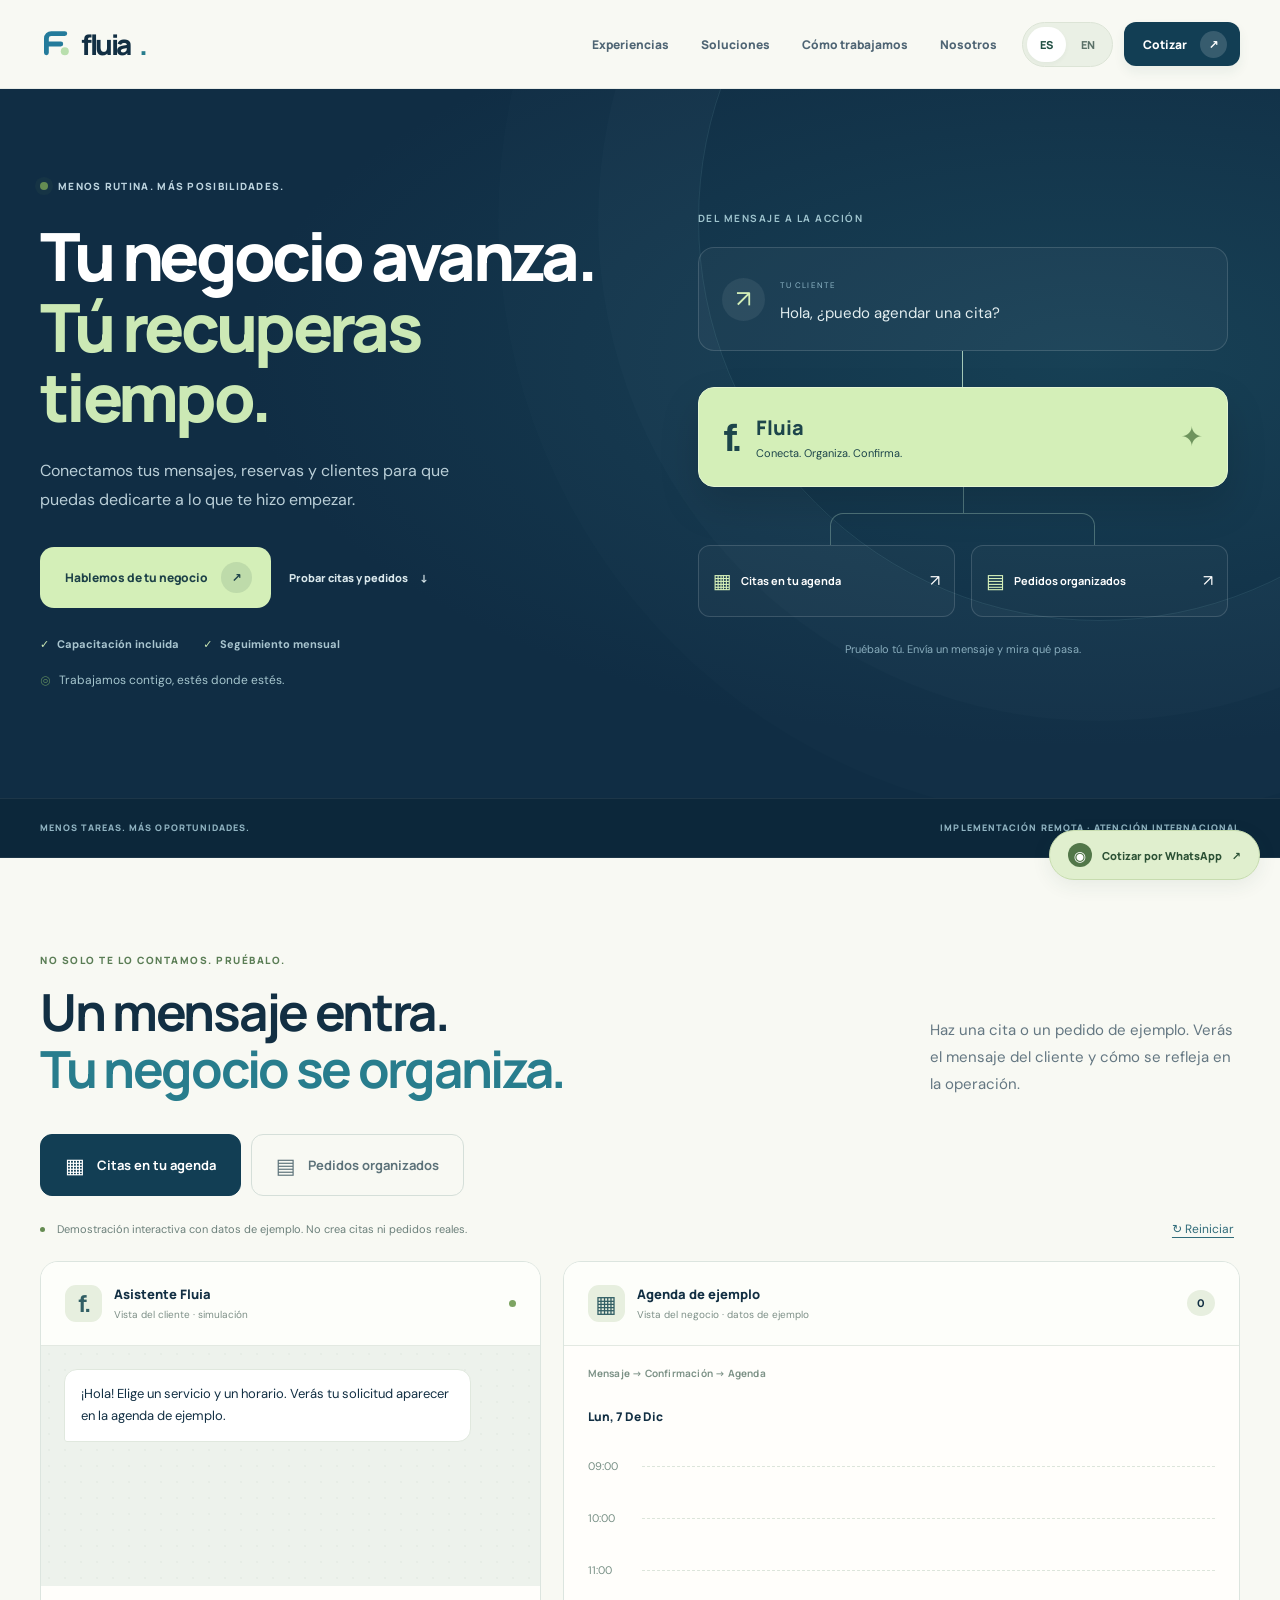
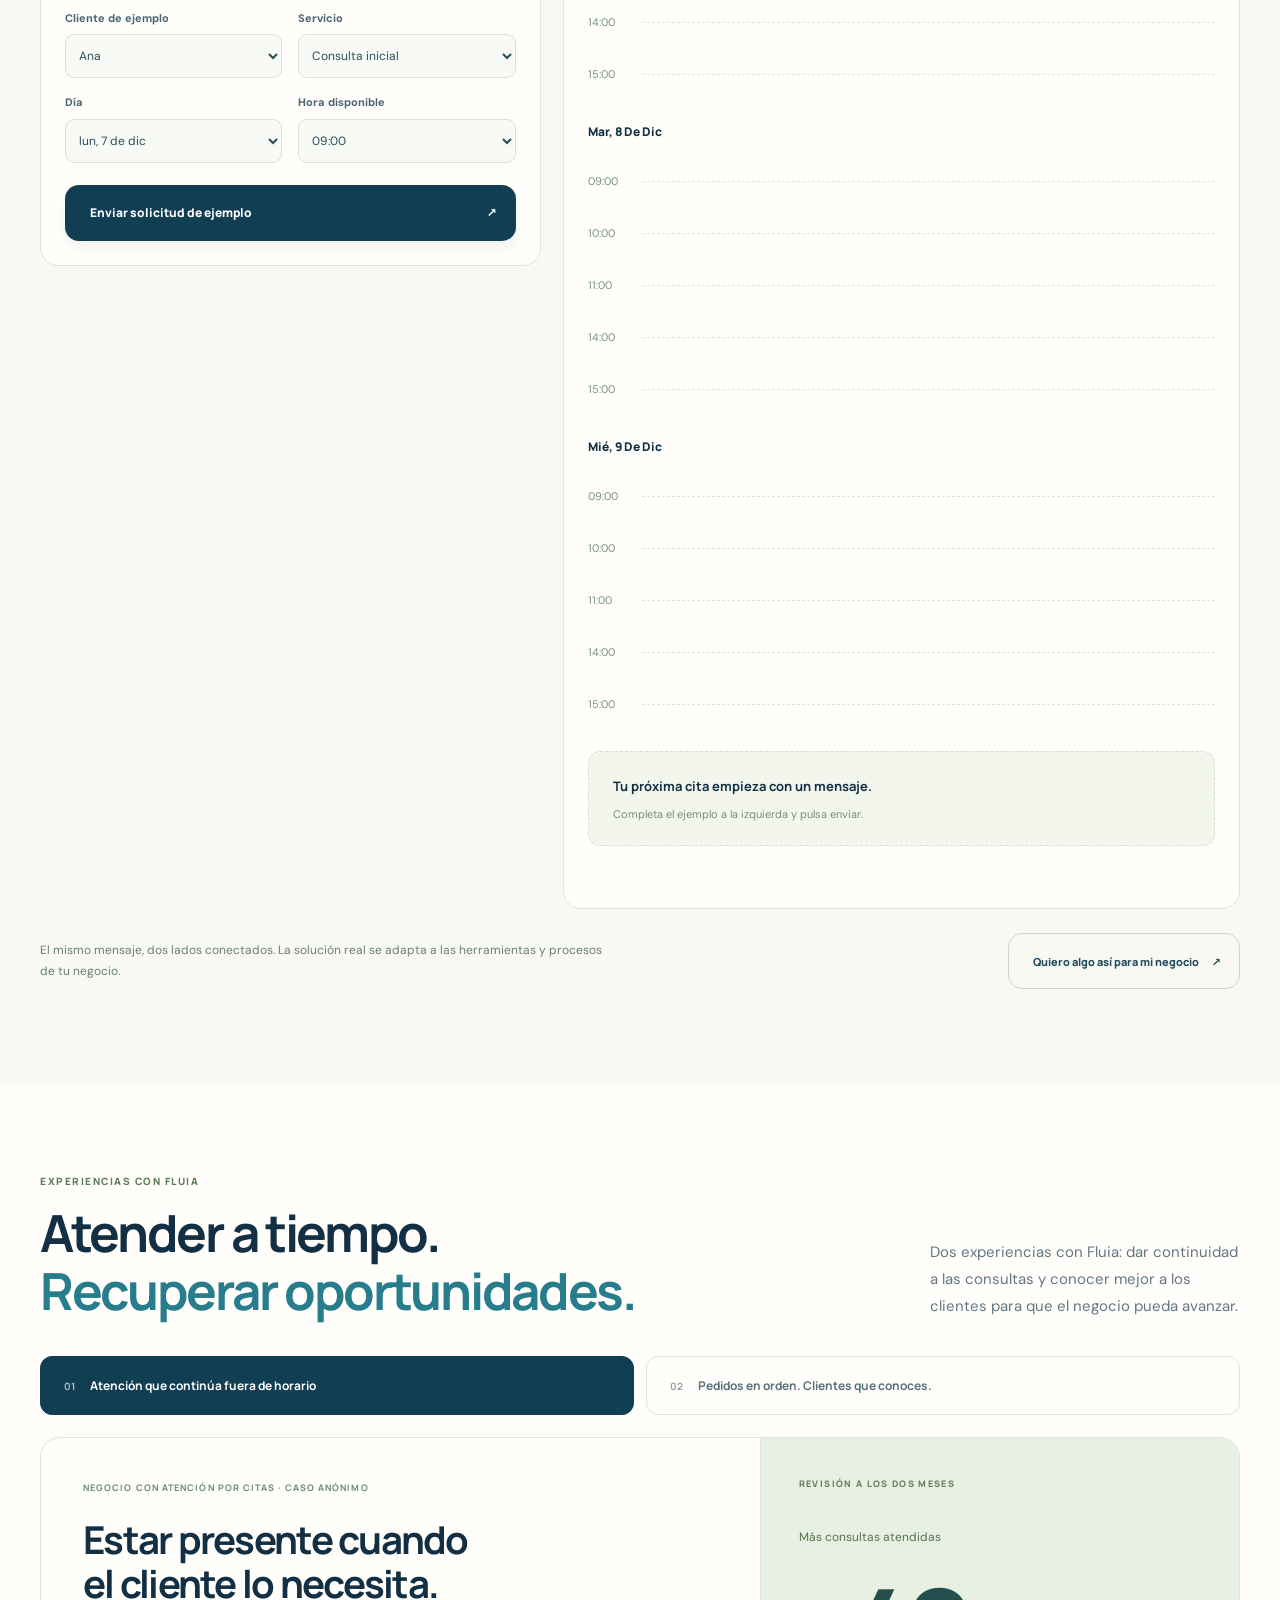
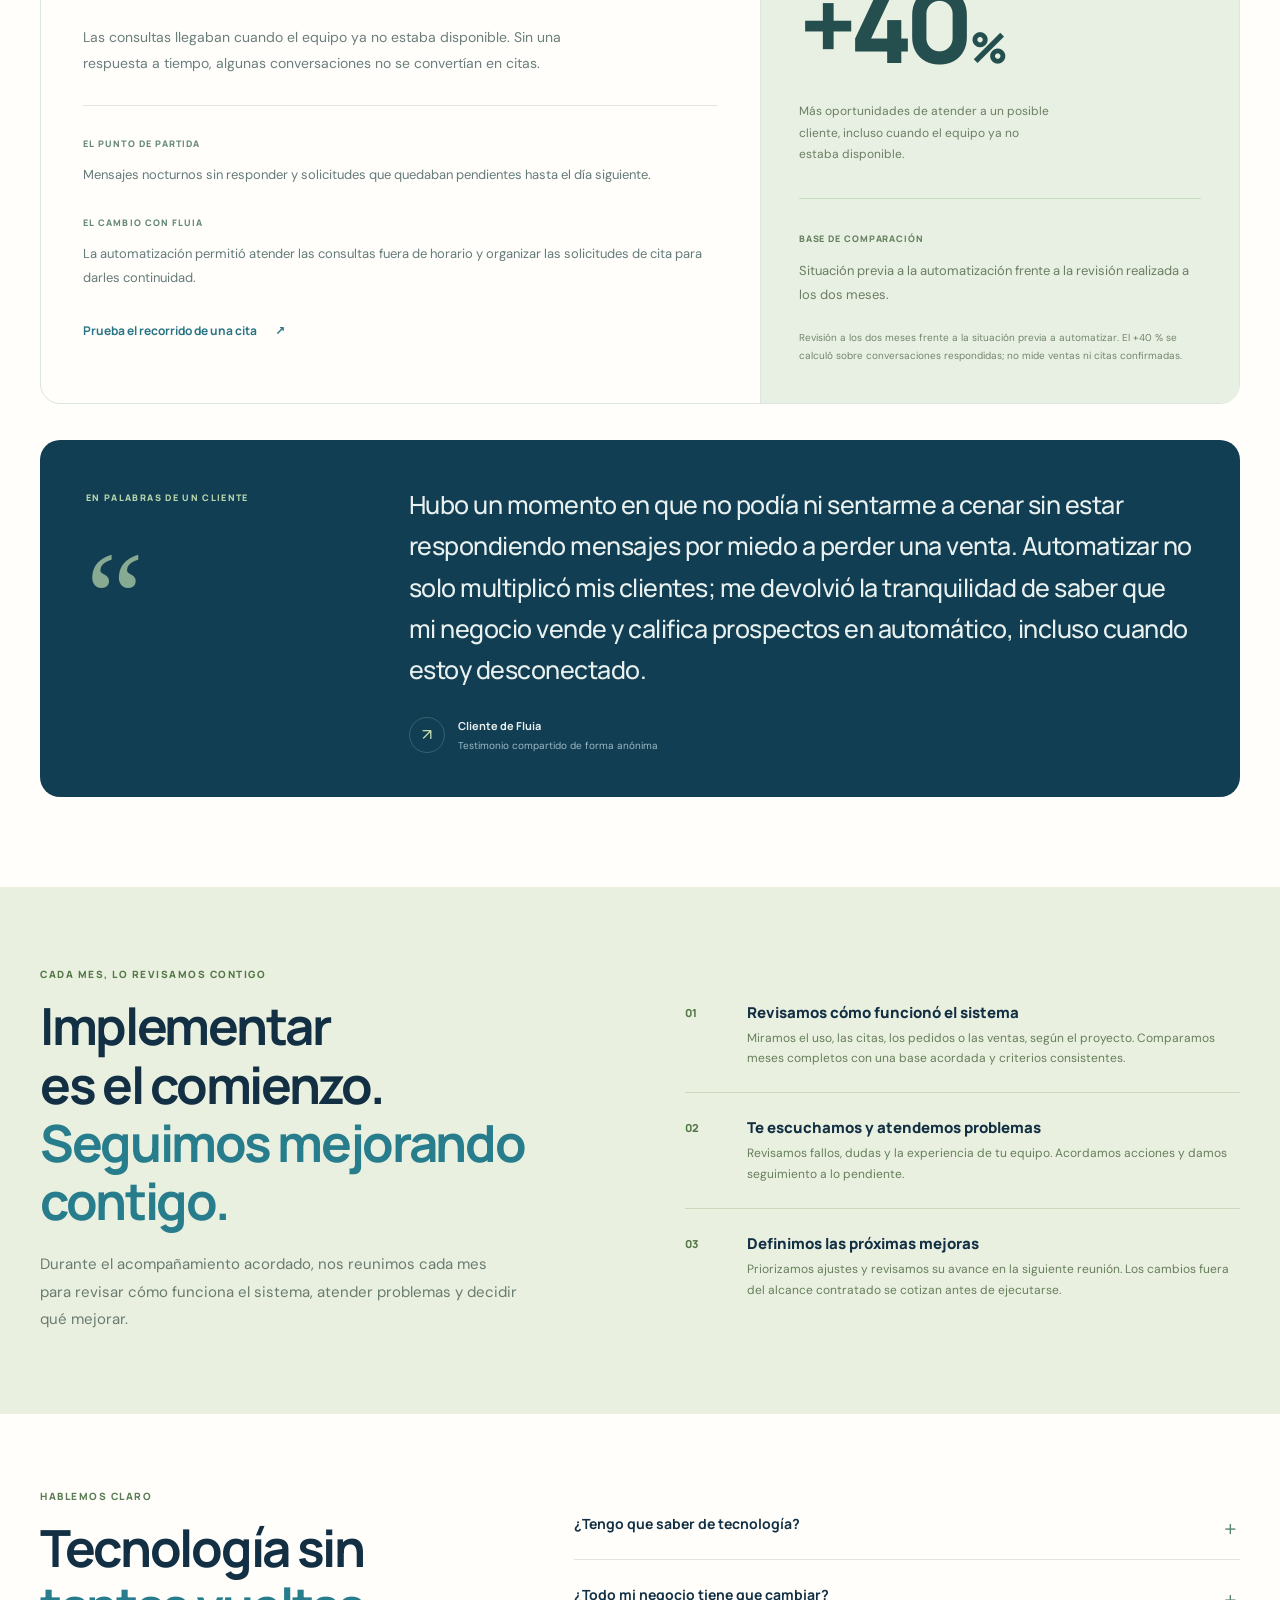
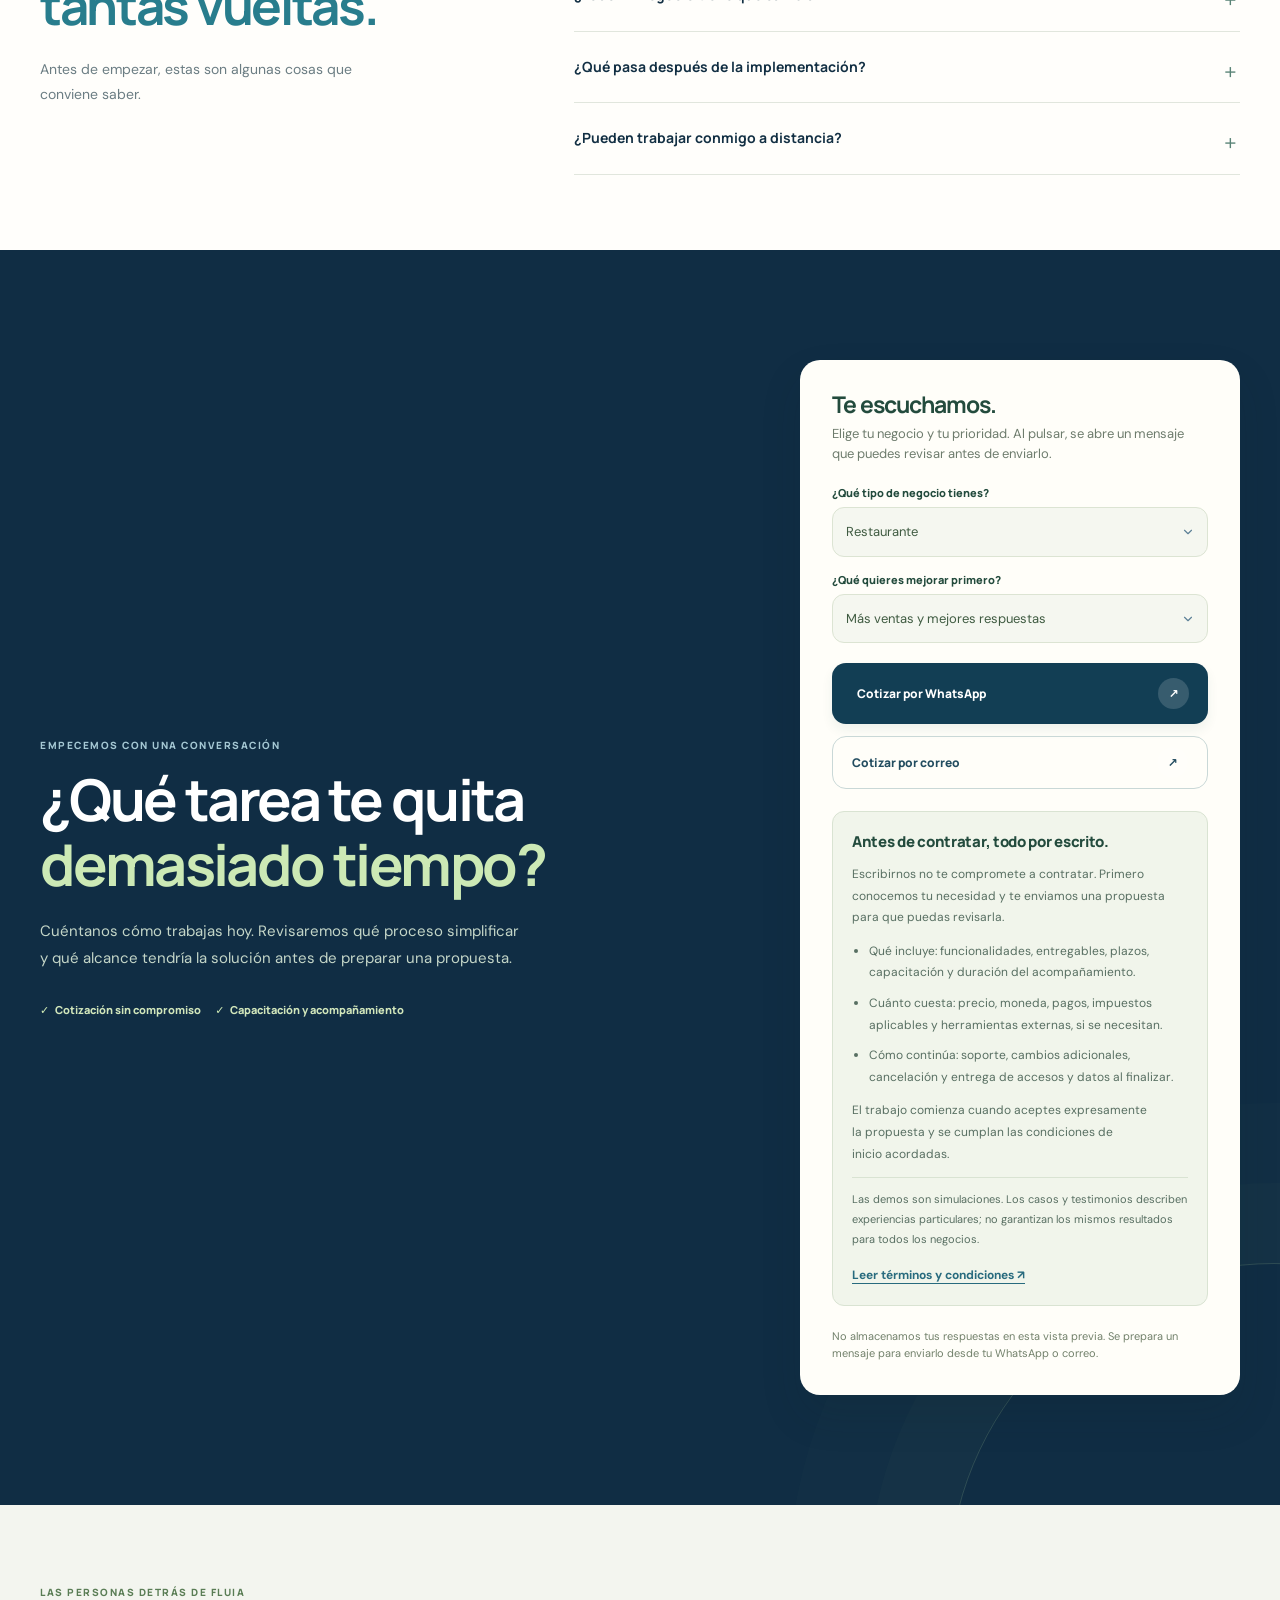
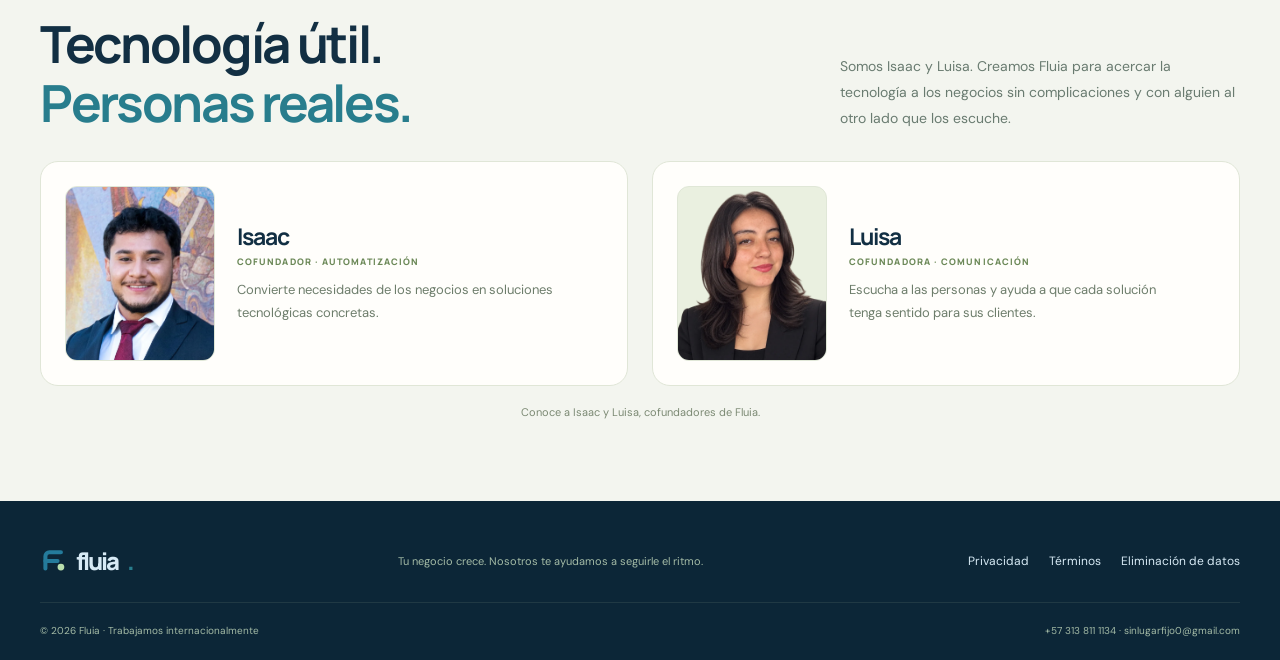
==== commit 0aebb490: "Redesign Fluia site with interactive demos and client stories" ====
--- a/index.html
+++ b/index.html
@@ -2,7 +2,7 @@
 <html lang="es">
 <head>
 <meta charset="UTF-8"/><meta name="viewport" content="width=device-width,initial-scale=1"/>
-<meta name="theme-color" content="#102d44"/>
+<meta name="theme-color" content="#f8f9f3"/>
 <meta name="description" content="Fluia: automatización que ayuda a vender más, organizar a tus clientes y recuperar tiempo. Implementación internacional, capacitación y acompañamiento mensual."/>
 <title>Fluia — Automatización para negocios</title>
 <link rel="preconnect" href="https://fonts.googleapis.com"><link rel="preconnect" href="https://fonts.gstatic.com" crossorigin>
@@ -31,10 +31,14 @@
 @media(max-width:470px){.brand{font-size:23px}.brand-symbol{height:27px;width:27px}.languages{padding:3px}.languages button{padding:9px 10px}.hero-layout{padding:59px 0 45px;gap:40px}.hero h1{font-size:clamp(42px,11vw,57px);letter-spacing:-.065em}.hero-ctas{gap:4px}.btn{min-height:50px;padding:10px 12px 10px 16px;font-size:11px}.btn .circle-arrow{width:27px;height:27px}.ghost-hero{font-size:11px}.proof-points{gap:11px;margin-top:25px}.proof-points span{font-size:10px}.device-inner{grid-template-columns:1.05fr .95fr;gap:6px;padding:8px}.conversation{min-height:281px;padding:9px}.device-title{font-size:9px;gap:1px}.mini-tag{font-size:8px;padding:4px}.chat-line{font-size:9px;padding:8px 9px}.flow-steps{gap:6px}.step{padding:8px;gap:5px}.step .ico{width:22px;height:22px;font-size:12px;border-radius:7px}.step strong{font-size:8px}.step small{font-size:7px}.device-footer{padding:9px;gap:5px}.tab{font-size:9px;padding:7px}.reset-demo{font-size:9px}.floating-mint{right:0;bottom:-25px;padding:10px;font-size:9px}.results,.sectors,.loyalty,.support,.quote,.people{padding:65px 0}.section-header{margin-bottom:28px}.section-header h2,.loyalty h2,.support h2,.quote h2,.people-head h2{font-size:38px}.metric-card{padding:24px;min-height:280px}.metric-number{font-size:88px}.metric-bottom strong{font-size:15px}.metric-bottom small{font-size:10px}.result-footer .btn{width:100%}.sector-options button{font-size:10px;padding:10px 13px}.sector-visual{padding:21px;min-height:264px}.stack-item{padding:13px}.stack-item:nth-child(2){transform:translateX(9px)}.stack-item:nth-child(3){transform:translateX(19px)}.loop-display{padding:12px}.loop-row{padding:13px;gap:8px}.loop-row strong{font-size:11px}.loop-row span{font-size:9px}.loop-row:nth-child(3){margin-left:10px}.loop-row:nth-child(4){margin-left:18px}.form-card{padding:19px}.person{gap:12px}.person .portrait{width:108px;height:140px}.person p{font-size:11px}.person h3{font-size:20px}.foot-row,.foot-bottom{align-items:start;flex-direction:column}.float-wa{bottom:13px;right:12px;padding:10px 12px;font-size:10px}}
 @media(prefers-reduced-motion:reduce){*,*:before,*:after{scroll-behavior:auto!important;animation:none!important;transition:none!important;transform:none!important}}
 </style>
+<link rel="stylesheet" href="assets/refinement.css">
+<link rel="stylesheet" href="assets/experience.css">
+<link rel="stylesheet" href="assets/simulator.css">
+<link rel="stylesheet" href="assets/cases.css">
 </head>
 <body>
 <header class="header"><div class="wrap">
-<a class="brand" href="#inicio" aria-label="Fluia inicio"><svg class="brand-symbol" viewBox="0 0 40 40" fill="none" aria-hidden="true"><path d="M8 31V13C8 9.7 10.7 7 14 7H31" stroke="#247CB9" stroke-width="6" stroke-linecap="round"/><path d="M8 20H26" stroke="#247CB9" stroke-width="6" stroke-linecap="round"/><circle cx="31" cy="29" r="5" fill="#8CDDFC"/></svg>fluia<i>.</i></a>
+<a class="brand" href="#inicio" aria-label="Fluia inicio"><svg class="brand-symbol" viewBox="0 0 40 40" fill="none" aria-hidden="true"><path d="M8 31V13C8 9.7 10.7 7 14 7H31" stroke="#347969" stroke-width="6" stroke-linecap="round"/><path d="M8 20H26" stroke="#347969" stroke-width="6" stroke-linecap="round"/><circle cx="31" cy="29" r="5" fill="#b5d699"/></svg>fluia<i>.</i></a>
 <nav class="nav" aria-label="Navegación"><a href="#resultados" data-i="navResults">Resultados</a><a href="#soluciones" data-i="navSolutions">Soluciones</a><a href="#acompanamiento" data-i="navSupport">Cómo trabajamos</a><a href="#nosotros" data-i="navUs">Nosotros</a></nav>
 <div class="actions"><div class="languages" aria-label="Idioma"><button class="lang" type="button" data-lang="es" aria-pressed="true">ES</button><button class="lang" type="button" data-lang="en" aria-pressed="false">EN</button></div><a href="#cotizacion" class="btn btn-blue navquote"><span data-i="headerQuote">Cotizar</span><span class="circle-arrow">↗</span></a><button type="button" class="burger" id="burger" aria-label="Abrir menú" aria-expanded="false">☰</button></div>
 </div><div class="mobile-menu" id="mobileMenu"><a href="#resultados" data-i="navResults">Resultados</a><a href="#soluciones" data-i="navSolutions">Soluciones</a><a href="#acompanamiento" data-i="navSupport">Cómo trabajamos</a><a href="#cotizacion" data-i="headerQuote">Cotizar</a><a href="#nosotros" data-i="navUs">Nosotros</a></div></header>
@@ -42,16 +46,14 @@
 <section class="hero" id="inicio"><div class="wrap hero-layout"><div class="hero-copy"><div class="hero-kicker"><span class="live-dot"></span><span data-i="heroKicker">AUTOMATIZACIÓN QUE IMPULSA TU NEGOCIO</span></div>
 <h1 data-html="heroTitle">Más ventas.<br><span>Clientes que regresan.</span><br>Menos trabajo.</h1>
 <p data-i="heroDesc">Automatizamos conversaciones, reservas y pedidos. Organizamos tus clientes y creamos oportunidades para que vuelvan a comprarte.</p>
-<div class="hero-ctas"><a class="btn btn-blue" id="mainQuote" href="#cotizacion"><span data-i="heroBtn">Quiero una cotización</span><span class="circle-arrow">↗</span></a><a href="#demo" class="ghost-hero"><span data-i="heroSee">Mira cómo funciona</span> ↓</a></div>
+<div class="hero-ctas"><a class="btn btn-blue" id="mainQuote" href="#cotizacion"><span data-i="heroBtn">Quiero una cotización</span><span class="circle-arrow">↗</span></a><a href="#soluciones" class="ghost-hero"><span data-i="heroSee">Mira cómo funciona</span> ↓</a></div>
 <div class="proof-points"><span><b>✓</b> <span data-i="benefit1">Capacitación incluida</span></span><span><b>✓</b> <span data-i="benefit2">Seguimiento mensual</span></span></div>
 <p style="margin-top:17px;font-size:12px;display:flex;align-items:center;gap:9px;color:#b5d6e7"><span style="color:#9decd5">◎</span> <span data-i="world">Trabajamos contigo, estés donde estés.</span></p></div>
-<div class="hero-orbit" id="demo"><div class="orbit-tag" data-i="demoLabel">MIRA UNA VENTA EN MOVIMIENTO ↙</div><div class="demo-device" role="region" aria-label="Demostración interactiva"><div class="devicebar"><div class="device-dots"><i></i><i></i><i></i></div><strong>fluia <span>• live demo</span></strong></div><div class="device-inner"><div class="conversation"><div class="device-title"><span data-i="chatTitle">Conversación de ejemplo</span><span class="mini-tag" data-i="chatStatus">● En línea</span></div><div id="chatA" class="chat-line"></div><div id="chatB" class="chat-line from-fluia"></div><div id="chatC" class="chat-line from-sale"></div></div><div class="flow-steps"><div class="step" id="step0"><div class="ico">↗</div><div><strong id="st0"></strong><small id="sub0"></small></div></div><div class="step" id="step1"><div class="ico">▤</div><div><strong id="st1"></strong><small id="sub1"></small></div></div><div class="step" id="step2"><div class="ico">♡</div><div><strong id="st2"></strong><small id="sub2"></small></div></div></div></div><div class="device-footer"><button type="button" class="tab" data-demo="restaurant" aria-pressed="true" data-i="restaurant">Restaurante</button><button type="button" class="tab" data-demo="hotel" aria-pressed="false" data-i="hotel">Hotel</button><button type="button" class="tab" data-demo="clinic" aria-pressed="false" data-i="clinic">Consultorio</button><button type="button" class="reset-demo" id="resetDemo" data-i="repeat">↻ Repetir</button></div></div><div class="floating-mint"><span class="emoji">✦</span><span data-i="float">Mientras tú trabajas, Fluia sigue atendiendo.</span></div></div>
-</div><div class="hero-stripe"><div class="wrap"><span data-i="strip1">MENOS TAREAS. <b>MÁS OPORTUNIDADES.</b></span><span data-i="strip2">IMPLEMENTACIÓN REMOTA · ATENCIÓN INTERNACIONAL</span></div></div></section>
-<section class="results" id="resultados"><div class="wrap"><div class="section-header"><div><div class="eyebrow" data-i="resultsKicker">RESULTADOS DE PROYECTOS REALES</div><h2 data-html="resultsTitle">No hablamos de posibilidades.<br><span class="colorblue">Mostramos resultados.</span></h2></div><p data-i="resultsDesc">Dos meses de trabajo. Procesos más ágiles, seguimiento a los clientes y mejoras observadas en cada negocio.</p></div><div class="result-grid"><article class="metric-card dark"><div class="card-head"><span data-i="caseRestaurant">RESTAURANTE DE COMIDAS RÁPIDAS</span><span class="verified" data-i="twoMonths">EN 2 MESES</span></div><div class="metric-number">+70%</div><div class="metric-bottom"><strong data-i="restaurantMetric">Mejora del rendimiento operativo</strong><small data-i="restaurantNote">Mejor atención, pedidos organizados y menos oportunidades perdidas.</small></div></article><article class="metric-card light"><div class="card-head"><span data-i="caseHotel">HOTEL</span><span class="verified" data-i="twoMonths">EN 2 MESES</span></div><div class="metric-number">+80%</div><div class="metric-bottom"><strong data-i="hotelMetric">Incremento en ventas</strong><small data-i="hotelNote">Atención ágil, seguimiento y clientes frecuentes.</small></div></article></div><div class="result-footer"><p><b data-i="caseClinic">Consultorio médico:</b> <span data-i="clinicNote">citas organizadas, recordatorios y menos tareas administrativas. Resultados compartidos con autorización; sin identificar a las empresas.</span></p><a class="btn btn-outline" href="#cotizacion"><span data-i="resultBtn">Quiero una solución así</span><span class="circle-arrow">↗</span></a></div></div></section>
-<section class="sectors" id="soluciones"><div class="wrap"><div class="section-header"><div><div class="eyebrow" data-i="sectorKicker">NO HAY DOS NEGOCIOS IGUALES</div><h2 data-html="sectorTitle">Dinos qué negocio tienes.<br><span class="colorblue">Te mostramos el camino.</span></h2></div><p data-i="sectorDesc">Elige tu sector y descubre qué podemos simplificar. Nada de paquetes genéricos que no encajan contigo.</p></div><div class="sector-options" aria-label="Tipo de negocio"><button type="button" data-sector="restaurant" aria-pressed="true" data-i="restaurant">Restaurante</button><button type="button" data-sector="hotel" aria-pressed="false" data-i="hotelSector">Hotel / turismo</button><button type="button" data-sector="clinic" aria-pressed="false" data-i="clinic">Consultorio</button><button type="button" data-sector="other" aria-pressed="false" data-i="otherSector">Otro negocio</button></div><div class="sector-panel"><div class="sector-copy"><div class="eyebrow" data-i="forBusiness">PARA TU NEGOCIO</div><h3 id="sectorHeading">Menos pedidos perdidos. Más clientes que regresan.</h3><p id="sectorText">Desde el primer mensaje hasta la próxima compra, conectamos las tareas que hoy te quitan tiempo.</p><a href="#cotizacion" class="btn btn-blue" id="sectorQuote"><span data-i="sectorCta">Cotizar esta solución</span><span class="circle-arrow">↗</span></a></div><div class="sector-visual"><div class="stack"><div class="stack-item"><div class="stack-icon">✉</div><div><strong id="item0">Respuesta automática</strong><small id="itemSub0">Consultas atendidas</small></div></div><div class="stack-item"><div class="stack-icon">▤</div><div><strong id="item1">Pedido registrado</strong><small id="itemSub1">Operación organizada</small></div></div><div class="stack-item"><div class="stack-icon">♡</div><div><strong id="item2">Cliente que regresa</strong><small id="itemSub2">Seguimiento autorizado</small></div></div></div></div></div><div class="service-cloud"><span data-i="service1">WhatsApp</span><span data-i="service2">Reservas</span><span data-i="service3">Pedidos</span><span data-i="service4">Base de clientes</span><span data-i="service5">Inventario</span><span data-i="service6">Sitios web y visibilidad</span></div></div></section>
-<section class="loyalty" id="clientes"><div class="wrap loyalty-grid"><div><div class="eyebrow" data-i="loyalKicker">NO ES SOLO VENDER UNA VEZ</div><h2 data-html="loyalTitle">Un cliente que vuelve<br><span class="colorblue">vale una nueva oportunidad.</span></h2><p data-i="loyalDesc">Una venta puede ser el inicio de una relación. Te ayudamos a organizar una base de clientes, conocer sus preferencias y darles seguimiento con su autorización.</p><a href="#cotizacion" class="btn btn-outline"><span data-i="loyalBtn">Quiero fidelizar a mis clientes</span><span class="circle-arrow">↗</span></a></div><div class="loop-display"><div class="loop-row"><i>01</i><strong data-i="loyal1">Una persona compra</strong><span>●</span></div><div class="loop-row"><i>02</i><strong data-i="loyal2">Se registra con autorización</strong><span>●</span></div><div class="loop-row"><i>03</i><strong data-i="loyal3">Recibe un seguimiento oportuno</strong><span>●</span></div><div class="loop-row"><i>↗</i><strong data-i="loyal4">Tiene motivos para regresar</strong><span>✦</span></div><div class="loop-disclaimer" data-i="loyalPrivacy">El uso de datos y los mensajes de seguimiento requieren las autorizaciones correspondientes.</div></div></div></section>
-<section class="support" id="acompanamiento"><div class="wrap support-grid"><div><div class="eyebrow" data-i="supportKicker">NO TE DEJAMOS SOLO</div><h2 data-html="supportTitle">El software se entrega.<br><span class="colorblue">El acompañamiento continúa.</span></h2><p data-i="supportDesc">No queremos que una herramienta termine olvidada. Te enseñamos a usarla y nos reunimos cada mes para revisar cómo se adapta a tu negocio.</p></div><div class="support-steps"><div class="support-step"><div class="num">01</div><div><strong data-i="support1">Lo adaptamos a tu operación</strong><small data-i="support1sub">Empezamos por escuchar cómo trabajas.</small></div></div><div class="support-step"><div class="num">02</div><div><strong data-i="support2">Capacitamos a tu equipo</strong><small data-i="support2sub">Para que realmente sepan utilizarlo.</small></div></div><div class="support-step"><div class="num">03</div><div><strong data-i="support3">Nos reunimos cada mes</strong><small data-i="support3sub">Analizamos la experiencia, resolvemos dudas y evaluamos nuevas mejoras.</small></div></div></div></div></section>
-<section class="quote" id="cotizacion"><div class="wrap quote-grid"><div><div class="eyebrow" style="color:#94d9f8" data-i="quoteKicker">TU SIGUIENTE CLIENTE PUEDE ESTAR ESPERANDO</div><h2 data-html="quoteTitle">Tu negocio puede ir más lejos.<br><span class="accent">Hablemos de cómo.</span></h2><p data-i="quoteDesc">Dinos qué te gustaría mejorar. Te ayudaremos a encontrar una solución adecuada para tu operación, estés en el país que estés.</p><div class="quote-points"><span><span class="green">✓</span> <span data-i="quotePoint1">Cotización sin compromiso</span></span><span><span class="green">✓</span> <span data-i="quotePoint2">Capacitación y acompañamiento</span></span></div></div><div class="form-card"><h3 data-i="formTitle">Empecemos por lo esencial.</h3><p data-i="formDesc">Dos preguntas. Una conversación que puede cambiar tu forma de trabajar.</p><label for="business" data-i="formSector">¿Qué tipo de negocio tienes?</label><select id="business"><option value="restaurant" data-i="restaurant">Restaurante</option><option value="hotel" data-i="hotelSector">Hotel / turismo</option><option value="clinic" data-i="clinic">Consultorio</option><option value="other" data-i="otherSector">Otro negocio</option></select><label for="goal" data-i="formGoal">¿Qué quieres mejorar primero?</label><select id="goal"><option value="sales" data-i="goal1">Más ventas y mejores respuestas</option><option value="clients" data-i="goal2">Base de clientes y seguimiento</option><option value="orders" data-i="goal3">Pedidos y reservas</option><option value="other" data-i="goal4">Otro proceso</option></select><button class="btn btn-blue" type="button" id="sendWhatsApp"><span data-i="whatsBtn">Cotizar por WhatsApp</span><span class="circle-arrow">↗</span></button><button type="button" class="btn btn-outline" id="sendMail"><span data-i="mailBtn">Cotizar por correo</span><span class="circle-arrow">↗</span></button><div class="form-disclaimer" data-i="formPrivacy">No almacenamos tus respuestas en esta vista previa. Se prepara un mensaje para enviarlo desde tu WhatsApp o correo.</div></div></div></section>
+<div class="hero-orbit hero-map"><div class="map-caption" data-i="mapCaption">DEL MENSAJE A LA ACCIÓN</div><div class="map-message"><span class="map-avatar">↗</span><div><small data-i="mapCustomer">TU CLIENTE</small><p data-i="mapMessage">Hola, ¿puedo agendar una cita?</p></div></div><div class="map-connector" aria-hidden="true"></div><div class="map-hub"><span class="hub-symbol">f.</span><div><strong>Fluia</strong><small data-i="mapHub">Conecta. Organiza. Confirma.</small></div><span class="hub-spark">✦</span></div><div class="map-branches" aria-hidden="true"></div><div class="map-destinations"><a href="#soluciones" data-open-demo="appointments"><span>▦</span><strong data-i="demoAppointments">Citas en tu agenda</strong> ↗</a><a href="#soluciones" data-open-demo="orders"><span>▤</span><strong data-i="demoOrders">Pedidos organizados</strong> ↗</a></div><p class="map-footnote" data-i="mapFootnote">Pruébalo tú. Envía un mensaje y mira qué pasa.</p></div>
+</div><div class="hero-stripe"><div class="wrap"><span data-i="strip1">MENOS TAREAS. MÁS OPORTUNIDADES.</span><span data-i="strip2">IMPLEMENTACIÓN REMOTA · ATENCIÓN INTERNACIONAL</span></div></div></section>
+<section class="simulator-section" id="soluciones"><div class="wrap"><div class="lab-heading"><div><div class="eyebrow" data-i="simKicker">NO SOLO TE LO CONTAMOS. PRUÉBALO.</div><h2 data-html="simTitle">Un mensaje entra.<br><span class="colorblue">Tu negocio se organiza.</span></h2></div><p data-i="simIntro">Haz una cita o un pedido de ejemplo. Verás el mensaje del cliente y cómo se refleja en la operación.</p></div><div class="sim-tabs" role="group" aria-label="Demo"><button type="button" data-sim="appointments" aria-pressed="true"><span>▦</span><span data-i="demoAppointments">Citas en tu agenda</span></button><button type="button" data-sim="orders" aria-pressed="false"><span>▤</span><span data-i="demoOrders">Pedidos organizados</span></button></div><div class="sim-notice"><span class="live-dot"></span><span data-i="simNotice">Demostración interactiva con datos de ejemplo. No crea citas ni pedidos reales.</span><button id="resetSimulation" type="button" data-i="simReset">↻ Reiniciar</button></div><div class="sim-grid"><div class="sim-chat"><div class="sim-panel-heading"><span class="sim-avatar">f.</span><div><strong data-i="simAssistant">Asistente Fluia</strong><small data-i="simPreview">Vista del cliente · simulación</small></div><span class="online-dot"></span></div><div id="simMessages" class="sim-messages" role="log" aria-live="polite" aria-relevant="additions"></div><form id="simForm" class="sim-form"><div id="simFields"></div><button type="submit" class="btn btn-blue" id="simSend"><span data-i="simSend">Enviar solicitud de ejemplo</span><span>↗</span></button></form></div><div class="sim-operation"><div class="sim-panel-heading"><span class="operation-icon">▦</span><div><strong id="operationTitle"></strong><small data-i="simBusinessView">Vista del negocio · datos de ejemplo</small></div><span class="operation-count" id="operationCount">0</span></div><div id="simBoard"></div><p id="simStatus" class="sim-status" role="status" aria-live="polite"></p></div></div><div class="sim-bottom"><p data-i="simBottom">El mismo mensaje, dos lados conectados. La solución real se adapta a las herramientas y procesos de tu negocio.</p><a class="btn btn-outline" href="#cotizacion" id="simContact"><span data-i="simContact">Quiero algo así para mi negocio</span> ↗</a></div></div></section><section class="client-cases" id="resultados"><div class="wrap"><div class="lab-heading"><div><div class="eyebrow" data-i="casesKicker">EXPERIENCIAS CON FLUIA</div><h2 data-html="casesTitle">Atender a tiempo.<br><span class="colorblue">Recuperar oportunidades.</span></h2></div><p data-i="casesIntro">Dos experiencias con Fluia: dar continuidad a las consultas y conocer mejor a los clientes para que el negocio pueda avanzar.</p></div><div class="case-selector" role="group" aria-label="Casos / Cases"><button type="button" data-case="appointments" aria-pressed="true"><span>01</span><span data-i="caseTabAppointments">Atención que continúa fuera de horario</span></button><button type="button" data-case="orders" aria-pressed="false"><span>02</span><span data-i="caseTabOrders">Pedidos en orden. Clientes que conoces.</span></button></div><article class="client-case" id="caseAppointments"><div class="case-story"><div class="case-label" data-i="caseAppointmentLabel">NEGOCIO CON ATENCIÓN POR CITAS · CASO ANÓNIMO</div><h3 data-i="caseAppointmentTitle">Estar presente cuando el cliente lo necesita.</h3><p data-i="caseAppointmentIntro">Las consultas llegaban cuando el equipo ya no estaba disponible. Sin una respuesta a tiempo, algunas conversaciones no se convertían en citas.</p><div class="case-changes"><div><span data-i="caseBefore">EL PUNTO DE PARTIDA</span><p data-i="caseAppointmentBefore">Mensajes nocturnos sin responder y solicitudes que quedaban pendientes hasta el día siguiente.</p></div><div><span data-i="caseWithFluia">EL CAMBIO CON FLUIA</span><p data-i="caseAppointmentAfter">La automatización permitió atender las consultas fuera de horario y organizar las solicitudes de cita para darles continuidad.</p></div></div><a href="#soluciones" class="case-demo-link" data-open-demo="appointments"><span data-i="caseTryAppointments">Prueba el recorrido de una cita</span> ↗</a></div><div class="case-evidence case-confirmed-metric"><span class="eyebrow" data-i="caseSalesLabel">REVISIÓN A LOS DOS MESES</span><div class="case-metric"><span data-i="caseAppointmentMetricLabel">Más consultas atendidas</span><strong>+40<span>%</span></strong><p data-i="caseAppointmentMetricText">Más oportunidades de atender a un posible cliente, incluso cuando el equipo ya no estaba disponible.</p></div><div class="case-measurement"><span data-i="caseMeasurementLabel">BASE DE COMPARACIÓN</span><p data-i="caseMeasurementText">Situación previa a la automatización frente a la revisión realizada a los dos meses.</p></div><p class="case-source" data-i="caseSource">Revisión a los dos meses frente a la situación previa a automatizar. El +40 % se calculó sobre conversaciones respondidas; no mide ventas ni citas confirmadas.</p></div></article><article class="client-case" id="caseOrders" hidden><div class="case-story"><div class="case-label" data-i="caseOrderLabel">NEGOCIO DE PEDIDOS · CASO ANÓNIMO</div><h3 data-i="caseOrderTitle">Más orden para atender. Más información para fidelizar.</h3><p data-i="caseOrderIntro">En los momentos de mayor demanda, registrar todo a mano saturaba al equipo, generaba confusiones y consumía tiempo. Además, la información de los clientes estaba dispersa.</p><div class="case-changes"><div><span data-i="caseBefore">EL PUNTO DE PARTIDA</span><p data-i="caseOrderBefore">Pedidos manuales y sin una base de datos consolidada para reconocer a los clientes que volvían.</p></div><div><span data-i="caseWithFluia">EL CAMBIO CON FLUIA</span><p data-i="caseOrderAfter">Con Fluia, organizaron los pedidos y consolidaron una base de datos de clientes. Esto les permitió reconocer a quienes volvían y plantear acciones para fidelizarlos.</p></div></div><a href="#soluciones" class="case-demo-link" data-open-demo="orders"><span data-i="caseTryOrders">Prueba el recorrido de un pedido</span> ↗</a></div><div class="case-evidence case-order-evidence"><div class="case-metric"><span data-i="caseOrderMetricLabel">Crecimiento de su base de clientes</span><strong>+70<span>%</span></strong><p data-i="caseOrderMetricText">De datos dispersos a una base que les permite reconocer quién vuelve y pensar en beneficios para sus clientes leales.</p></div><span class="eyebrow" data-i="caseOrderFocus">CAMBIOS REPORTADOS POR EL NEGOCIO</span><div class="case-order-point"><span>01 /</span><h4 data-i="caseOrderPoint1">Una operación más sólida</h4><p data-i="caseOrderPoint1Text">El negocio reportó una mejora en su operación y un aumento de las ventas tras organizar el proceso de pedidos.</p></div><div class="case-order-point"><span>02 /</span><h4 data-i="caseOrderPoint2">Reconocer a sus clientes leales</h4><p data-i="caseOrderPoint2Text">Una base de datos consolidada les permitió identificar a los clientes recurrentes y plantear bonos o descuentos dirigidos a ellos.</p></div><div class="case-order-point"><span>03 /</span><h4 data-i="caseOrderPoint3">Más margen para seguir creciendo</h4><p data-i="caseOrderPoint3Text">Con el aumento de ventas, pudieron destinar parte de esos ingresos a otras necesidades del negocio.</p></div><p class="case-source" data-i="caseOrderSource">Revisión a los dos meses frente a la situación previa a automatizar. El +70 % se calculó sobre clientes registrados en la base de datos; no mide ventas.</p></div></article><figure class="client-testimonial"><div class="testimonial-intro"><span class="eyebrow" data-i="testimonialKicker">EN PALABRAS DE UN CLIENTE</span><span class="testimonial-mark" aria-hidden="true">“</span></div><div class="testimonial-body"><blockquote><p data-i="testimonialQuote">Hubo un momento en que no podía ni sentarme a cenar sin estar respondiendo mensajes por miedo a perder una venta. Automatizar no solo multiplicó mis clientes; me devolvió la tranquilidad de saber que mi negocio vende y califica prospectos en automático, incluso cuando estoy desconectado.</p></blockquote><figcaption><span class="testimonial-avatar" aria-hidden="true">↗</span><div><strong data-i="testimonialAuthor">Cliente de Fluia</strong><span data-i="testimonialAttribution">Testimonio compartido de forma anónima</span></div></figcaption></div></figure></div></section><section class="support" id="acompanamiento"><div class="wrap support-grid"><div><div class="eyebrow" data-i="supportKicker">CADA MES, LO REVISAMOS CONTIGO</div><h2 data-html="supportTitle">Implementar es el comienzo.<br><span class="colorblue">Seguimos mejorando contigo.</span></h2><p data-i="supportDesc">Durante el acompañamiento acordado, nos reunimos cada mes para revisar cómo funciona el sistema, atender problemas y decidir qué mejorar.</p></div><div class="support-steps"><div class="support-step"><div class="num">01</div><div><strong data-i="support1">Revisamos cómo funcionó el sistema</strong><small data-i="support1sub">Miramos el uso, las citas, los pedidos o las ventas, según el proyecto. Comparamos meses completos con una base acordada y criterios consistentes.</small></div></div><div class="support-step"><div class="num">02</div><div><strong data-i="support2">Te escuchamos y atendemos problemas</strong><small data-i="support2sub">Revisamos fallos, dudas y la experiencia de tu equipo. Acordamos acciones y damos seguimiento a lo pendiente.</small></div></div><div class="support-step"><div class="num">03</div><div><strong data-i="support3">Definimos las próximas mejoras</strong><small data-i="support3sub">Priorizamos ajustes y revisamos su avance en la siguiente reunión. Los cambios fuera del alcance contratado se cotizan antes de ejecutarse.</small></div></div></div></div></section>
+<section class="questions"><div class="wrap questions-grid"><div><div class="eyebrow" data-i="faqKicker">HABLEMOS CLARO</div><h2 data-html="faqTitle">Tecnología sin<br><span class="colorblue">tantas vueltas.</span></h2><p data-i="faqIntro">Antes de empezar, estas son algunas cosas que conviene saber.</p></div><div class="faq-list"><details><summary data-i="faqQ1">¿Tengo que saber de tecnología?</summary><p data-i="faqA1">No. Adaptamos la solución a tu operación y capacitamos a tu equipo para que pueda utilizarla en el día a día.</p></details><details><summary data-i="faqQ2">¿Todo mi negocio tiene que cambiar?</summary><p data-i="faqA2">Empezamos por escuchar cómo trabajas y definir qué proceso tiene sentido simplificar. La solución se plantea a partir de esa conversación.</p></details><details><summary data-i="faqQ3">¿Qué pasa después de la implementación?</summary><p data-i="faqA3">Seguimos en contacto. Las reuniones mensuales sirven para resolver dudas, revisar la experiencia y evaluar mejoras.</p></details><details><summary data-i="faqQ4">¿Pueden trabajar conmigo a distancia?</summary><p data-i="faqA4">Sí. La implementación y el acompañamiento son remotos. Cuéntanos en qué país estás y qué necesita tu negocio.</p></details></div></div></section>
+<section class="quote" id="cotizacion"><div class="wrap quote-grid"><div><div class="eyebrow" style="color:#94d9f8" data-i="quoteKicker">TU SIGUIENTE CLIENTE PUEDE ESTAR ESPERANDO</div><h2 data-html="quoteTitle">Tu negocio puede ir más lejos.<br><span class="accent">Hablemos de cómo.</span></h2><p data-i="quoteDesc">Dinos qué te gustaría mejorar. Te ayudaremos a encontrar una solución adecuada para tu operación, estés en el país que estés.</p><div class="quote-points"><span><span class="green">✓</span> <span data-i="quotePoint1">Cotización sin compromiso</span></span><span><span class="green">✓</span> <span data-i="quotePoint2">Capacitación y acompañamiento</span></span></div></div><div class="form-card"><h3 data-i="formTitle">Empecemos por lo esencial.</h3><p data-i="formDesc">Dos preguntas. Una conversación que puede cambiar tu forma de trabajar.</p><label for="business" data-i="formSector">¿Qué tipo de negocio tienes?</label><select id="business"><option value="restaurant" data-i="restaurant">Restaurante</option><option value="hotel" data-i="hotelSector">Hotel / turismo</option><option value="clinic" data-i="clinic">Consultorio</option><option value="other" data-i="otherSector">Otro negocio</option></select><label for="goal" data-i="formGoal">¿Qué quieres mejorar primero?</label><select id="goal"><option value="sales" data-i="goal1">Más ventas y mejores respuestas</option><option value="clients" data-i="goal2">Base de clientes y seguimiento</option><option value="orders" data-i="goal3">Pedidos y reservas</option><option value="other" data-i="goal4">Otro proceso</option></select><button class="btn btn-blue" type="button" id="sendWhatsApp"><span data-i="whatsBtn">Cotizar por WhatsApp</span><span class="circle-arrow">↗</span></button><button type="button" class="btn btn-outline" id="sendMail"><span data-i="mailBtn">Cotizar por correo</span><span class="circle-arrow">↗</span></button><aside class="contract-clarity" id="antes-de-contratar" aria-labelledby="contractTitle"><h4 id="contractTitle" data-i="contractTitle">Antes de contratar, todo por escrito.</h4><p data-i="contractIntro">Escribirnos no te compromete a contratar. Primero conocemos tu necesidad y te enviamos una propuesta para que puedas revisarla.</p><ul><li data-i="contractScope">Qué incluye: funcionalidades, entregables, plazos, capacitación y duración del acompañamiento.</li><li data-i="contractCosts">Cuánto cuesta: precio, moneda, pagos, impuestos aplicables y herramientas externas, si se necesitan.</li><li data-i="contractChanges">Cómo continúa: soporte, cambios adicionales, cancelación y entrega de accesos y datos al finalizar.</li></ul><p data-i="contractStart">El trabajo comienza cuando aceptes expresamente la propuesta y se cumplan las condiciones de inicio acordadas.</p><p class="contract-demo" data-i="contractDemo">Las demos son simulaciones. Los casos y testimonios describen experiencias particulares; no garantizan los mismos resultados para todos los negocios.</p><a href="terminos.html" data-i="contractLink">Leer términos y condiciones ↗</a></aside><div class="form-disclaimer" data-i="formPrivacy">No almacenamos tus respuestas en esta vista previa. Se prepara un mensaje para enviarlo desde tu WhatsApp o correo.</div></div></div></section>
 <section class="people" id="nosotros"><div class="wrap"><div class="people-head"><div><div class="eyebrow" data-i="peopleKicker">LAS PERSONAS DETRÁS DE FLUIA</div><h2 data-html="peopleTitle">Tecnología útil.<br><span class="colorblue">Personas reales.</span></h2></div><p data-i="peopleDesc">Somos Isaac y Luisa. Creamos Fluia para acercar la tecnología a los negocios sin complicaciones y con alguien al otro lado que los escuche.</p></div><div class="people-grid"><article class="person"><div class="portrait" aria-label="Fotografía de Isaac, cofundador de Fluia"><img loading="lazy" decoding="async" src="[data-uri]" alt="Isaac, cofundador de Fluia"></div><div><h3>Isaac</h3><span class="role" data-i="isaacRole">COFUNDADOR · AUTOMATIZACIÓN</span><p data-i="isaacDesc">Convierte necesidades de los negocios en soluciones tecnológicas concretas.</p></div></article><article class="person"><div class="portrait transparent" aria-label="Fotografía de Luisa, cofundadora de Fluia"><img loading="lazy" decoding="async" src="[data-uri]" alt="Luisa, cofundadora de Fluia"></div><div><h3>Luisa</h3><span class="role" data-i="luisaRole">COFUNDADORA · COMUNICACIÓN</span><p data-i="luisaDesc">Escucha a las personas y ayuda a que cada solución tenga sentido para sus clientes.</p></div></article></div><p class="people-note" data-i="photoNote">Conoce a Isaac y Luisa, cofundadores de Fluia.</p></div></section>
 </main>
 <footer class="footer"><div class="wrap"><div class="foot-row"><a class="brand" href="#inicio"><svg class="brand-symbol" viewBox="0 0 40 40" fill="none" aria-hidden="true"><path d="M8 31V13C8 9.7 10.7 7 14 7H31" stroke="#8CDDFC" stroke-width="6" stroke-linecap="round"/><path d="M8 20H26" stroke="#8CDDFC" stroke-width="6" stroke-linecap="round"/><circle cx="31" cy="29" r="5" fill="#B3F2DC"/></svg>fluia<i>.</i></a><p data-i="footTag">Tu negocio crece. Nosotros te ayudamos a seguirle el ritmo.</p><div class="foot-links"><a href="https://somosfluia.github.io/fluia/privacidad.html" target="_blank" rel="noopener" data-i="privacy">Privacidad</a><a href="https://somosfluia.github.io/fluia/terminos.html" target="_blank" rel="noopener" data-i="terms">Términos</a><a href="https://somosfluia.github.io/fluia/eliminacion-datos.html" target="_blank" rel="noopener" data-i="delete">Eliminación de datos</a></div></div><div class="foot-bottom"><span>© <span id="year">2026</span> Fluia · <span data-i="worldShort">Trabajamos internacionalmente</span></span><span>+57 313 811 1134 · sinlugarfijo0@gmail.com</span></div></div></footer>
@@ -59,17 +61,16 @@
 <script>
 const T={es:{navResults:'Resultados',navSolutions:'Soluciones',navSupport:'Cómo trabajamos',navUs:'Nosotros',headerQuote:'Cotizar',heroKicker:'AUTOMATIZACIÓN QUE IMPULSA TU NEGOCIO',heroTitle:'Más ventas.<br><span>Clientes que regresan.</span><br>Menos trabajo.',heroDesc:'Automatizamos conversaciones, reservas y pedidos. Organizamos tus clientes y creamos oportunidades para que vuelvan a comprarte.',heroBtn:'Quiero una cotización',heroSee:'Mira cómo funciona',benefit1:'Capacitación incluida',benefit2:'Seguimiento mensual',world:'Trabajamos contigo, estés donde estés.',demoLabel:'MIRA UNA VENTA EN MOVIMIENTO ↙',chatTitle:'Conversación de ejemplo',chatStatus:'● En línea',restaurant:'Restaurante',hotel:'Hotel',clinic:'Consultorio',repeat:'↻ Repetir',float:'Mientras tú trabajas, Fluia sigue atendiendo.',strip1:'MENOS TAREAS. MÁS OPORTUNIDADES.',strip2:'IMPLEMENTACIÓN REMOTA · ATENCIÓN INTERNACIONAL',resultsKicker:'RESULTADOS DE PROYECTOS REALES',resultsTitle:'No hablamos de posibilidades.<br><span class="colorblue">Mostramos resultados.</span>',resultsDesc:'Dos meses de trabajo. Procesos más ágiles, seguimiento a los clientes y mejoras observadas en cada negocio.',caseRestaurant:'RESTAURANTE DE COMIDAS RÁPIDAS',twoMonths:'EN 2 MESES',restaurantMetric:'Mejora del rendimiento operativo',restaurantNote:'Mejor atención, pedidos organizados y menos oportunidades perdidas.',caseHotel:'HOTEL',hotelMetric:'Incremento en ventas',hotelNote:'Atención ágil, seguimiento y clientes frecuentes.',caseClinic:'Consultorio médico:',clinicNote:'citas organizadas, recordatorios y menos tareas administrativas. Resultados compartidos con autorización; sin identificar a las empresas.',resultBtn:'Quiero una solución así',sectorKicker:'NO HAY DOS NEGOCIOS IGUALES',sectorTitle:'Dinos qué negocio tienes.<br><span class="colorblue">Te mostramos el camino.</span>',sectorDesc:'Elige tu sector y descubre qué podemos simplificar. Nada de paquetes genéricos que no encajan contigo.',hotelSector:'Hotel / turismo',otherSector:'Otro negocio',forBusiness:'PARA TU NEGOCIO',sectorCta:'Cotizar esta solución',service1:'WhatsApp',service2:'Reservas',service3:'Pedidos',service4:'Base de clientes',service5:'Inventario',service6:'Sitios web y visibilidad',loyalKicker:'NO ES SOLO VENDER UNA VEZ',loyalTitle:'Un cliente que vuelve<br><span class="colorblue">vale una nueva oportunidad.</span>',loyalDesc:'Una venta puede ser el inicio de una relación. Te ayudamos a organizar una base de clientes, conocer sus preferencias y darles seguimiento con su autorización.',loyalBtn:'Quiero fidelizar a mis clientes',loyal1:'Una persona compra',loyal2:'Se registra con autorización',loyal3:'Recibe un seguimiento oportuno',loyal4:'Tiene motivos para regresar',loyalPrivacy:'El uso de datos y los mensajes de seguimiento requieren las autorizaciones correspondientes.',supportKicker:'NO TE DEJAMOS SOLO',supportTitle:'El software se entrega.<br><span class="colorblue">El acompañamiento continúa.</span>',supportDesc:'No queremos que una herramienta termine olvidada. Te enseñamos a usarla y nos reunimos cada mes para revisar cómo se adapta a tu negocio.',support1:'Lo adaptamos a tu operación',support1sub:'Empezamos por escuchar cómo trabajas.',support2:'Capacitamos a tu equipo',support2sub:'Para que realmente sepan utilizarlo.',support3:'Nos reunimos cada mes',support3sub:'Analizamos la experiencia, resolvemos dudas y evaluamos nuevas mejoras.',quoteKicker:'TU SIGUIENTE CLIENTE PUEDE ESTAR ESPERANDO',quoteTitle:'Tu negocio puede ir más lejos.<br><span class="accent">Hablemos de cómo.</span>',quoteDesc:'Dinos qué te gustaría mejorar. Te ayudaremos a encontrar una solución adecuada para tu operación, estés en el país que estés.',quotePoint1:'Cotización sin compromiso',quotePoint2:'Capacitación y acompañamiento',formTitle:'Empecemos por lo esencial.',formDesc:'Dos preguntas. Una conversación que puede cambiar tu forma de trabajar.',formSector:'¿Qué tipo de negocio tienes?',formGoal:'¿Qué quieres mejorar primero?',goal1:'Más ventas y mejores respuestas',goal2:'Base de clientes y seguimiento',goal3:'Pedidos y reservas',goal4:'Otro proceso',whatsBtn:'Cotizar por WhatsApp',mailBtn:'Cotizar por correo',formPrivacy:'No almacenamos tus respuestas en esta vista previa. Se prepara un mensaje para enviarlo desde tu WhatsApp o correo.',peopleKicker:'LAS PERSONAS DETRÁS DE FLUIA',peopleTitle:'Tecnología útil.<br><span class="colorblue">Personas reales.</span>',peopleDesc:'Somos Isaac y Luisa. Creamos Fluia para acercar la tecnología a los negocios sin complicaciones y con alguien al otro lado que los escuche.',photoSoon:'Fotografía original pendiente',isaacRole:'COFUNDADOR · AUTOMATIZACIÓN',isaacDesc:'Convierte necesidades de los negocios en soluciones tecnológicas concretas.',luisaRole:'COFUNDADORA · COMUNICACIÓN',luisaDesc:'Escucha a las personas y ayuda a que cada solución tenga sentido para sus clientes.',photoNote:'Conoce a Isaac y Luisa, cofundadores de Fluia.',footTag:'Tu negocio crece. Nosotros te ayudamos a seguirle el ritmo.',privacy:'Privacidad',terms:'Términos',delete:'Eliminación de datos',worldShort:'Trabajamos internacionalmente',floatWhats:'Cotizar por WhatsApp'},
 en:{navResults:'Results',navSolutions:'Solutions',navSupport:'How we work',navUs:'About us',headerQuote:'Get a quote',heroKicker:'AUTOMATION THAT MOVES YOUR BUSINESS FORWARD',heroTitle:'More sales.<br><span>Customers who come back.</span><br>Less busywork.',heroDesc:'We automate conversations, bookings, and orders. We organize customer information and create opportunities to earn repeat business.',heroBtn:'Request a quote',heroSee:'See how it works',benefit1:'Training included',benefit2:'Monthly check-ins',world:'We work with you, wherever you are.',demoLabel:'WATCH A SALE UNFOLD ↙',chatTitle:'Sample conversation',chatStatus:'● Online',restaurant:'Restaurant',hotel:'Hotel',clinic:'Clinic',repeat:'↻ Replay',float:'While you work, Fluia keeps customers connected.',strip1:'LESS BUSYWORK. MORE OPPORTUNITIES.',strip2:'REMOTE SETUP · INTERNATIONAL SERVICE',resultsKicker:'REAL PROJECT RESULTS',resultsTitle:'Not just possibilities.<br><span class="colorblue">Real results.</span>',resultsDesc:'Two months of work. Faster workflows, customer follow-ups, and documented improvements in each business.',caseRestaurant:'FAST-FOOD RESTAURANT',twoMonths:'IN 2 MONTHS',restaurantMetric:'Operational performance improvement',restaurantNote:'Faster replies, organized orders, fewer missed opportunities.',caseHotel:'HOTEL',hotelMetric:'Increase in sales',hotelNote:'Faster service, follow-ups, and repeat guests.',caseClinic:'Medical clinic:',clinicNote:'organized appointments, reminders, and less administrative work. Results shared with permission; businesses remain anonymous.',resultBtn:'I want a solution like this',sectorKicker:'NO TWO BUSINESSES ARE THE SAME',sectorTitle:'Tell us what you run.<br><span class="colorblue">We’ll show you what’s possible.</span>',sectorDesc:'Choose your type of business to see what could be simpler. No one-size-fits-all packages.',hotelSector:'Hotel / tourism',otherSector:'Other business',forBusiness:'FOR YOUR BUSINESS',sectorCta:'Get a tailored quote',service1:'WhatsApp support',service2:'Bookings',service3:'Orders',service4:'Customer database',service5:'Inventory',service6:'Websites & visibility',loyalKicker:'IT’S NOT JUST ABOUT THE FIRST SALE',loyalTitle:'A returning customer<br><span class="colorblue">is another opportunity.</span>',loyalDesc:'A first purchase can start a relationship. We help organize customer records, understand preferences, and follow up with permission.',loyalBtn:'Build repeat business',loyal1:'Someone makes a purchase',loyal2:'They opt in to be recorded',loyal3:'They receive a timely follow-up',loyal4:'They have a reason to return',loyalPrivacy:'Customer information and follow-up messages require appropriate consent.',supportKicker:'WE DON’T LEAVE YOU ON YOUR OWN',supportTitle:'Software is delivered.<br><span class="colorblue">Support continues.</span>',supportDesc:'We don’t want a useful tool to go unused. We train your team and meet with you each month to check how it fits into your business.',support1:'We adapt it to your workflow',support1sub:'First, we listen to how you work.',support2:'We train your team',support2sub:'So they know how to use it.',support3:'We check in every month',support3sub:'We review how it is working, answer questions, and discuss improvements.',quoteKicker:'YOUR NEXT CUSTOMER COULD BE WAITING',quoteTitle:'Your business can go further.<br><span class="accent">Let’s talk about how.</span>',quoteDesc:'Tell us what you want to improve. We’ll help you find a solution for your business, wherever you are in the world.',quotePoint1:'No-obligation quote',quotePoint2:'Training and ongoing support',formTitle:'Start with what matters.',formDesc:'Two questions. One conversation that might change how you work.',formSector:'What kind of business do you run?',formGoal:'What would you like to improve first?',goal1:'More sales and faster replies',goal2:'Customer database and follow-ups',goal3:'Orders and bookings',goal4:'Another process',whatsBtn:'Get a quote on WhatsApp',mailBtn:'Get a quote by email',formPrivacy:'This preview does not store your answers. It prepares a message for you to send from your WhatsApp or email app.',peopleKicker:'THE PEOPLE BEHIND FLUIA',peopleTitle:'Useful technology.<br><span class="colorblue">Real people.</span>',peopleDesc:'We’re Isaac and Luisa. We built Fluia to make technology practical for businesses, without unnecessary complexity and with real people who listen.',photoSoon:'Original photo',isaacRole:'CO-FOUNDER · AUTOMATION',isaacDesc:'Turns everyday business needs into practical technology solutions.',luisaRole:'CO-FOUNDER · COMMUNICATION',luisaDesc:'Listens to people and helps make sure each solution works for the customers who use it.',photoNote:'Meet Isaac and Luisa, the co-founders of Fluia.',footTag:'Your business grows. We help you keep up.',privacy:'Privacy',terms:'Terms',delete:'Data deletion',worldShort:'Working internationally',floatWhats:'Quote on WhatsApp'}};
-const SCENES={es:{restaurant:{chat:['Hola, ¿puedo pedir dos hamburguesas?','¡Claro! Confirmo el pedido y los datos de entrega.','✓ Pedido registrado'],steps:[['Consulta atendida','Respuesta rápida'],['Venta organizada','Pedido registrado'],['Cliente frecuente','Seguimiento autorizado']]},hotel:{chat:['Hola, ¿tienen habitación para el sábado?','¡Hola! Te ayudo a consultar disponibilidad.','✓ Solicitud organizada'],steps:[['Cliente atendido','Respuesta oportuna'],['Reserva organizada','Datos para el equipo'],['Huésped frecuente','Seguimiento posterior']]},clinic:{chat:['Hola, ¿puedo pedir una cita mañana?','¡Claro! Revisemos los horarios disponibles.','✓ Cita confirmada'],steps:[['Solicitud recibida','Atención administrativa'],['Cita registrada','Agenda organizada'],['Seguimiento','Recordatorio previsto']]}},en:{restaurant:{chat:['Hi, can I order two burgers?','Absolutely! I’ll confirm your order and delivery details.','✓ Order recorded'],steps:[['Inquiry answered','Quick response'],['Sale organized','Order recorded'],['Repeat customer','Permission-based follow-up']]},hotel:{chat:['Hi, do you have a room available Saturday?','Hello! Let me help you check availability.','✓ Request organized'],steps:[['Guest helped','Timely response'],['Booking organized','Team-ready information'],['Returning guest','Post-stay follow-up']]},clinic:{chat:['Hi, can I book an appointment tomorrow?','Sure! Let’s check available times.','✓ Booking confirmed'],steps:[['Request received','Administrative support'],['Appointment booked','Calendar updated'],['Follow-up','Reminder scheduled']]}}};
-const SECTORS={es:{restaurant:{title:'Menos pedidos perdidos. Más clientes que regresan.',desc:'Desde el primer mensaje hasta la próxima compra, conectamos las tareas que hoy te quitan tiempo.',steps:[['Respuesta automática','Consultas atendidas'],['Pedido registrado','Operación organizada'],['Cliente que regresa','Seguimiento autorizado']]},hotel:{title:'Una buena estancia puede convertirse en la próxima reserva.',desc:'Atiende consultas, organiza reservas y da seguimiento después de cada visita.',steps:[['Consulta atendida','Información disponible'],['Reserva organizada','Equipo informado'],['Huésped que regresa','Seguimiento oportuno']]},clinic:{title:'Tu tiempo es para tus pacientes, no para perseguir citas.',desc:'Gestiona citas, cancelaciones y recordatorios administrativos según las reglas de tu consultorio.',steps:[['Cita solicitada','Disponibilidad revisada'],['Agenda organizada','Confirmación enviada'],['Recordatorio','Seguimiento administrativo']]},other:{title:'La forma de trabajar de tu negocio es única.',desc:'Analizamos tus procesos y conectamos herramientas para que la tecnología trabaje como tú necesitas.',steps:[['Escuchamos','Tu forma de trabajar'],['Automatizamos','Tareas repetitivas'],['Mejoramos','Revisión mensual']]}},en:{restaurant:{title:'Fewer missed orders. More returning customers.',desc:'From the first message to the next purchase, we connect the tasks that consume your time.',steps:[['Automated response','Inquiries answered'],['Order recorded','Organized operations'],['Customer returns','Consent-based follow-up']]},hotel:{title:'A great stay can lead to the next booking.',desc:'Answer inquiries, manage bookings, and follow up after each visit.',steps:[['Inquiry answered','Availability details'],['Booking organized','Team informed'],['Guest returns','Timely follow-up']]},clinic:{title:'Spend time with patients, not chasing appointments.',desc:'Manage appointments, cancellations, and administrative reminders according to your clinic’s rules.',steps:[['Appointment requested','Availability checked'],['Calendar organized','Confirmation sent'],['Reminder','Administrative follow-up']]},other:{title:'Every business works differently. So should its tools.',desc:'We review your processes and connect technology to the way you actually work.',steps:[['We listen','Your daily operations'],['We automate','Repetitive tasks'],['We improve','Monthly check-ins']]}}};
 let lang='es',sector='restaurant',demo='restaurant',timers=[];
-function applyLang(l){lang=l;document.documentElement.lang=l;document.querySelectorAll('[data-i]').forEach(el=>{let txt=T[l][el.dataset.i];if(txt!==undefined)el.textContent=txt});document.querySelectorAll('[data-html]').forEach(el=>{let txt=T[l][el.dataset.html];if(txt!==undefined)el.innerHTML=txt});document.querySelectorAll('[data-lang]').forEach(el=>el.setAttribute('aria-pressed',String(el.dataset.lang===l)));document.getElementById('burger').setAttribute('aria-label',l==='es'?'Abrir menú':'Open menu');renderSector();renderDemo();syncWhats();try{localStorage.setItem('fluia_lang',l)}catch(e){}
+function applyLang(l){lang=l;document.documentElement.lang=l;document.querySelectorAll('[data-i]').forEach(el=>{let txt=T[l][el.dataset.i];if(txt!==undefined)el.textContent=txt});document.querySelectorAll('[data-html]').forEach(el=>{let txt=T[l][el.dataset.html];if(txt!==undefined)el.innerHTML=txt});document.querySelectorAll('[data-lang]').forEach(el=>el.setAttribute('aria-pressed',String(el.dataset.lang===l)));document.getElementById('burger').setAttribute('aria-label',l==='es'?'Abrir menú':'Open menu');syncWhats();try{localStorage.setItem('fluia_lang',l)}catch(e){}
 }
-function renderSector(){const x=SECTORS[lang][sector];document.getElementById('sectorHeading').textContent=x.title;document.getElementById('sectorText').textContent=x.desc;for(let i=0;i<3;i++){document.getElementById('item'+i).textContent=x.steps[i][0];document.getElementById('itemSub'+i).textContent=x.steps[i][1]}document.querySelectorAll('[data-sector]').forEach(btn=>btn.setAttribute('aria-pressed',String(btn.dataset.sector===sector)));document.getElementById('business').value=sector}
-function renderDemo(){timers.forEach(clearTimeout);timers=[];const x=SCENES[lang][demo];for(let i=0;i<3;i++){let c=document.getElementById(['chatA','chatB','chatC'][i]);c.textContent=x.chat[i];c.classList.remove('shown');document.getElementById('st'+i).textContent=x.steps[i][0];document.getElementById('sub'+i).textContent=x.steps[i][1];document.getElementById('step'+i).classList.remove('on')}document.querySelectorAll('[data-demo]').forEach(btn=>btn.setAttribute('aria-pressed',String(btn.dataset.demo===demo)));for(let i=0;i<3;i++){timers.push(setTimeout(()=>{document.getElementById(['chatA','chatB','chatC'][i]).classList.add('shown');document.getElementById('step'+i).classList.add('on')},120+i*640))}}
 function quoteMessage(){const b=document.getElementById('business'),g=document.getElementById('goal');const sectorText=b.options[b.selectedIndex].text,goalText=g.options[g.selectedIndex].text;return lang==='es'?`Hola, quiero solicitar una cotización a Fluia.\nTipo de negocio: ${sectorText}\nQuiero mejorar: ${goalText}\nMe interesa conocer cómo trabajar con ustedes de forma remota.`:`Hello, I would like to request a quote from Fluia.\nBusiness type: ${sectorText}\nI want to improve: ${goalText}\nI'd like to learn about working together remotely.`}
 function sendQuote(mode){const message=quoteMessage();const url=mode==='wa'?'https://wa.me/573138111134?text='+encodeURIComponent(message):'mailto:sinlugarfijo0@gmail.com?subject='+encodeURIComponent(lang==='es'?'Cotización de Fluia':'Fluia quote request')+'&body='+encodeURIComponent(message);window.open(url,'_blank','noopener,noreferrer')}
 function syncWhats(){const hello=lang==='es'?'Hola, me interesa una cotización de Fluia para mi negocio.':'Hello, I would like a Fluia quote for my business.';const node=document.getElementById('floatingWhats');node.href='https://wa.me/573138111134?text='+encodeURIComponent(hello);node.setAttribute('aria-label',lang==='es'?'Cotizar por WhatsApp':'Request a quote on WhatsApp')}
-document.querySelectorAll('[data-lang]').forEach(el=>el.addEventListener('click',()=>applyLang(el.dataset.lang)));document.querySelectorAll('[data-demo]').forEach(el=>el.addEventListener('click',()=>{demo=el.dataset.demo;renderDemo()}));document.getElementById('resetDemo').addEventListener('click',renderDemo);document.querySelectorAll('[data-sector]').forEach(el=>el.addEventListener('click',()=>{sector=el.dataset.sector;renderSector()}));document.getElementById('sendWhatsApp').addEventListener('click',()=>sendQuote('wa'));document.getElementById('sendMail').addEventListener('click',()=>sendQuote('mail'));document.getElementById('burger').addEventListener('click',()=>{const menu=document.getElementById('mobileMenu');const expanded=menu.classList.toggle('open');document.getElementById('burger').setAttribute('aria-expanded',String(expanded))});document.querySelectorAll('#mobileMenu a').forEach(a=>a.addEventListener('click',()=>{document.getElementById('mobileMenu').classList.remove('open');document.getElementById('burger').setAttribute('aria-expanded','false')}));document.getElementById('year').textContent=new Date().getFullYear();let saved='es';try{saved=localStorage.getItem('fluia_lang')||'es'}catch(e){}applyLang(saved==='en'?'en':'es');
+document.querySelectorAll('[data-lang]').forEach(el=>el.addEventListener('click',()=>applyLang(el.dataset.lang)));document.getElementById('sendWhatsApp').addEventListener('click',()=>sendQuote('wa'));document.getElementById('sendMail').addEventListener('click',()=>sendQuote('mail'));document.getElementById('burger').addEventListener('click',()=>{const menu=document.getElementById('mobileMenu');const expanded=menu.classList.toggle('open');document.getElementById('burger').setAttribute('aria-expanded',String(expanded))});document.querySelectorAll('#mobileMenu a').forEach(a=>a.addEventListener('click',()=>{document.getElementById('mobileMenu').classList.remove('open');document.getElementById('burger').setAttribute('aria-expanded','false')}));document.getElementById('year').textContent=new Date().getFullYear();let saved='es';try{saved=localStorage.getItem('fluia_lang')||'es'}catch(e){}applyLang(saved==='en'?'en':'es');
 </script>
+<script src="assets/experience.js"></script>
+<script src="assets/simulator.js"></script>
+<script src="assets/cases.js"></script>
 </body>
 </html>
--- a/assets/refinement.css
+++ b/assets/refinement.css
@@ -0,0 +1,129 @@
+/* Fluia — warm surfaces, clear hierarchy and a quieter interface. */
+:root{--ink:#183c3c;--navy:#123c38;--blue:#246c61;--sky:#c7edb2;--mint:#d4efb8;--gray:#637774;--line:#dce4db;--font:'Manrope',system-ui,sans-serif;--body:'DM Sans',system-ui,sans-serif}
+body{background:#f8f9f3;color:var(--ink);-webkit-font-smoothing:antialiased}
+::selection{background:#d4efb8;color:#123c38}
+h1,h2,h3{text-wrap:balance;letter-spacing:-.045em}
+p{text-wrap:pretty}
+.wrap{width:min(1200px,calc(100% - 80px))}
+.header{background:#f8f9f3ed;border-bottom:1px solid #183c3c12}
+.header .wrap{height:88px}
+.brand i,.nav a:hover,.colorblue{color:#347969}
+.nav a{color:#4d6762;font-size:12px}
+.languages{background:#eaf0e5;border-color:#dce4d6}
+.languages button{color:#5b7168}
+.languages button[aria-pressed=true]{color:#214f43;box-shadow:0 2px 5px #183c3c0a}
+.btn{border-radius:14px;font-size:12px;min-height:56px;box-shadow:none}
+.btn:hover{transform:translateY(-2px)}
+.btn-blue{background:#234f43;box-shadow:0 6px 12px #234f4312}
+.btn-blue:hover{background:#163c32;box-shadow:0 8px 20px #234f4320}
+.btn-outline{border-color:#bdcec1}
+.btn-outline:hover{background:#edf3e7}
+.btn-mint{background:#d4efb8;color:#214f43}
+.navquote{min-height:44px;border-radius:12px}
+.hero{background:#f8f9f3;color:var(--ink);min-height:0}
+.hero:before{background:radial-gradient(ellipse at 90% 55%,#dcebd8a1,transparent 52%)}
+.hero:after{width:650px;height:650px;right:-380px;top:-140px;border-color:#54715a15;box-shadow:0 0 0 90px #54715a04,0 0 0 180px #54715a03}
+.hero-layout{padding:100px 0 104px;gap:64px;grid-template-columns:1.08fr .92fr}
+.hero-kicker{color:#53715e;font-size:10px;letter-spacing:.13em;gap:10px;margin-bottom:28px}
+.live-dot{background:#658c52;box-shadow:0 0 0 5px #658c5212}
+.hero h1{font-size:clamp(46px,5vw,72px);line-height:1.08;letter-spacing:-.06em}
+.hero h1 span{color:#47765d}
+.hero p{color:#61746b;font-size:16px;line-height:1.85;max-width:460px}
+.hero-ctas{margin-top:32px;gap:14px}
+.ghost-hero{color:#33594c;padding-left:4px}
+.ghost-hero:hover{color:#163c32}
+.proof-points{color:#63766a;gap:24px;margin-top:28px}
+.proof-points b{color:#4d7d58}
+.hero-copy>p:last-child{color:#6c7c70!important}
+.hero-copy>p:last-child>span:first-child{color:#5a845d!important}
+.orbit-tag{color:#6a7e6b;font-size:9px;text-align:left;margin-bottom:16px;padding-left:8px}
+.demo-device{transform:none;border:1px solid #d4dfce;border-radius:20px;background:#f0f4eb;box-shadow:0 26px 65px -25px #214b3f45,0 3px 12px #214b3f06}
+.demo-device:hover{transform:translateY(-3px)}
+.devicebar{background:#ffffff;border-color:#e4eadd;height:52px}
+.devicebar strong span{color:#577c58}
+.device-dots i{background:#e3e7dc}
+.device-dots i:first-child{background:#a4c28c}
+.device-inner{padding:16px;gap:12px}
+.conversation{border-color:#e1e7da;border-radius:12px}
+.mini-tag{color:#3d7450;background:#edf6e6}
+.chat-line{background:#f0f3ec;color:#586e60;border-radius:12px 12px 12px 3px}
+.chat-line.from-fluia{background:#e5eddf;color:#3d624d}
+.chat-line.from-sale{background:#d8edc7;color:#345b3a}
+.step{border-color:#e2e8da;border-radius:12px}
+.step.on{background:#f6faef;border-color:#c6d9b3}
+.step .ico{background:#e8f0df;color:#547843;border-radius:9px}
+.step small{color:#6c7c70}
+.device-footer{background:#edf2e5;border-color:#e0e8d6;padding:14px}
+.tab{border-color:#d6dfcc;color:#5b6c58}
+.tab[aria-pressed=true]{background:#315b44;border-color:#315b44}
+.reset-demo{color:#4c7150}
+.floating-mint{background:#d7edbd;color:#33543a;box-shadow:0 12px 30px #264c3520;border:1px solid #c5dfa9;border-radius:12px;right:-14px;bottom:-25px;padding:16px;font-size:10px;transform:rotate(-2deg)}
+.hero-stripe{background:#edf1e6;border-top:1px solid #dce4d5;border-bottom:1px solid #dce4d5}
+.hero-stripe .wrap{min-height:58px;color:#657862;font-size:9px;letter-spacing:.12em}
+.hero-stripe b{color:#31593d}
+.results,.loyalty{background:#fffefb;padding:110px 0}
+.section-header{margin-bottom:40px;gap:56px}
+.section-header h2,.loyalty h2,.support h2{font-size:clamp(36px,4vw,54px);line-height:1.14}
+.section-header p,.people-head p,.loyalty p,.support p{color:#697b70;line-height:1.85}
+.eyebrow{color:#5a7d55;font-size:10px;letter-spacing:.15em}
+.result-grid{gap:20px;grid-template-columns:1fr 1fr}
+.metric-card{border-radius:20px;min-height:340px;padding:32px}
+.metric-card.dark{background:#204f43}
+.metric-card.light{background:#e8efdc;color:#234d3d}
+.metric-card:after{border-color:#acc99b35;box-shadow:0 0 0 70px #acc99b08,0 0 0 140px #acc99b06}
+.dark .metric-number{color:#d5edb9}
+.light .metric-number{color:#355d3e}
+.metric-number{letter-spacing:-.075em;font-size:clamp(80px,8vw,116px)}
+.verified{border-color:#ffffff40;font-size:8px}
+.light .verified{border-color:#31593d30}
+.metric-bottom strong{font-size:18px;line-height:1.4;letter-spacing:-.025em}
+.result-footer{background:#f5f6ef;border-color:#e8ebdf;border-radius:14px;padding:20px 24px}
+.result-footer p{color:#6b7b6b}.result-footer b{color:#36553e}
+.sectors{background:#f3f5ec;padding:110px 0}
+.sector-options{gap:10px}
+.sector-options button{background:transparent;border-color:#d5dfcc;color:#5b715c;padding:13px 20px}
+.sector-options button[aria-pressed=true]{background:#315c44;border-color:#315c44;box-shadow:none}
+.sector-panel{border-color:#dce4d2;border-radius:20px;box-shadow:0 10px 36px #2c573207}
+.sector-copy{padding:44px}.sector-copy h3{line-height:1.2}
+.sector-copy p{color:#697e6a}
+.sector-visual{background:#e4ecd8}
+.sector-visual:after{border-color:#bbcea8}
+.stack-item{border-radius:12px;box-shadow:0 8px 24px #3155320d}
+.stack-icon{background:#edf3e4;color:#507a45;border-radius:10px}
+.stack-item small{color:#71836c}
+.service-cloud span{background:#e9efdf;border-color:#dde6d2;color:#5b7254}
+.loop-display{background:#f0f4e8;border-color:#dde6d2;border-radius:20px;padding:24px}
+.loop-display:before{background:#dce9cb80}
+.loop-row{border-color:#e2e8db;border-radius:12px;box-shadow:none}
+.loop-row i{background:#edf3e3;color:#5b7c49;border-radius:10px}
+.loop-row:nth-child(4){background:#dfedcd;border-color:#cfe1b6}
+.loop-row span,.loop-disclaimer{color:#73856b}
+.support{background:#eaf0e0;padding:100px 0}
+.support .eyebrow,.support-step .num{color:#537746}
+.support-step{padding:24px 0;border-color:#cad7bc}
+.support-step small{color:#667e5b}
+.quote{background:#204b40;padding:110px 0}
+.quote h2{line-height:1.13}.quote p{color:#c4d6c8}
+.quote-points{color:#d1e6bb}.quote .eyebrow{color:#c0dda7}
+.quote:before{border-color:#b5d69930;box-shadow:0 0 0 80px #b5d69904,0 0 0 160px #b5d69903}
+.form-card{border-radius:20px;padding:32px;box-shadow:0 20px 40px #0d2b2520;color:#234b3d;background:#fffef9}
+.form-card p{color:#6e7c6d}
+.form-card select{background-color:#f5f7f0;border-color:#dce4d3;color:#3f5b41;font-size:13px}
+.form-card .btn-outline{margin-top:12px}
+.form-disclaimer{color:#72816b}
+.people{background:#f8f9f3;padding:100px 0}
+.people-head h2{line-height:1.15}
+.person{border-radius:18px;border-color:#e0e6d7;padding:20px;gap:22px;background:#fffefb}
+.portrait,.portrait.transparent{border-radius:12px;background:#eaf0e0;border-color:#e0e7d7}
+.person .role{color:#6b8857;letter-spacing:.12em;line-height:1.6}
+.person p{color:#6d7d6b}.people-note{color:#7b8973}
+.footer{background:#163a31;padding-top:44px}
+.foot-row{border-color:#c8dbb51a}.foot-row p,.foot-bottom{color:#a4bba6}
+.foot-links a:hover{color:#d5edb9}
+.float-wa{background:#e0efce;color:#2c5135;border-color:#c7dcaf;box-shadow:0 5px 20px #214b3f15;padding:12px 18px}
+.float-wa .bubble-mark{background:#527749}
+@media(min-width:781px) and (max-width:1050px){.wrap{width:calc(100% - 48px)}.hero-layout{gap:30px}.hero h1{font-size:53px}.nav{gap:14px}.nav a{font-size:10px}.header .wrap{gap:18px}}
+@media(max-width:780px){.wrap{width:min(100% - 40px,650px)}.header .wrap{height:74px}.hero-layout{grid-template-columns:1fr;padding:64px 0 72px;gap:54px}.hero h1{font-size:clamp(44px,8.2vw,66px)}.hero p{font-size:15px}.hero-orbit{max-width:520px}.hero-stripe .wrap{min-height:52px}.hero-kicker{font-size:9px}.mobile-menu{background:#f8f9f3;border-color:#dce4d5}.mobile-menu a{background:#edf1e6;color:#315b44}.burger{background:#fffefb;border-color:#d5dfcc;color:#315b44}.results,.sectors,.loyalty,.support,.quote,.people{padding:72px 0}.result-grid{grid-template-columns:1fr}.metric-card{min-height:300px}.sector-copy{padding:30px}.floating-mint{right:0}.quote-grid{gap:36px}.section-header h2,.loyalty h2,.support h2{font-size:clamp(34px,6vw,46px)}}
+@media(max-width:470px){.wrap{width:calc(100% - 36px)}.hero-layout{padding-top:48px}.hero h1{font-size:clamp(38px,10.3vw,48px)}.hero-ctas{gap:8px}.hero-kicker{font-size:8px;letter-spacing:.09em}.hero p{font-size:14px}.hero-ctas .btn{font-size:11px;padding-left:16px}.device-inner{padding:8px;gap:6px}.device-footer{padding:10px;gap:5px}.metric-card{padding:25px}.metric-number{font-size:88px}.metric-bottom strong{font-size:16px}.section-header h2,.loyalty h2,.support h2,.quote h2,.people-head h2{font-size:35px}.sector-copy{padding:25px}.sector-options button{padding:11px 14px;font-size:10px}.form-card{padding:23px}.person{padding:14px;gap:14px}.float-wa{padding:10px 12px}}
+@media(prefers-reduced-motion:reduce){html{scroll-behavior:auto}*,*::before,*::after{transition:none!important;animation:none!important;transform:none!important}}
+@media(max-width:780px){.floating-mint{position:relative;right:auto;bottom:auto;transform:none;margin:16px 0 0 auto;max-width:280px}.hero-orbit{padding-bottom:0}}
--- a/assets/experience.css
+++ b/assets/experience.css
@@ -0,0 +1,9 @@
+:root{--ink:#122f43;--navy:#102d44;--blue:#247b9b;--sky:#b8e6ee;--mint:#d4efb8}
+body{color:var(--ink)}.brand i,.colorblue{color:#287d8d}.brand-symbol path{stroke:#247b9b}.brand-symbol circle{fill:#b9dfad}
+.header{background:#f8f9f3f2}.nav a{color:#4f6574}.btn-blue{background:#123e54}.btn-blue:hover{background:#0d2e40}.btn-outline{color:#234d60;border-color:#c9d8d7}.hero{background:#102d44;color:#fff}.hero:before{background:radial-gradient(ellipse at 85% 35%,#27697955,transparent 55%)}.hero:after{right:-220px;top:-270px;width:800px;height:800px;border-color:#a5d4df1c;box-shadow:0 0 0 100px #a5d4df04,0 0 0 200px #a5d4df03}.hero-layout{grid-template-columns:1.05fr 1fr;gap:64px;padding:90px 0 106px}.hero h1{font-size:clamp(46px,5.2vw,75px);line-height:1.06;letter-spacing:-.055em}.hero h1 span{color:#cce9b5}.hero-kicker{color:#bdd4df}.hero p{color:#bacfd8}.hero-copy>p:last-child{color:#a6c6ce!important}.hero .btn-blue{background:#d4efb8;color:#1d4148;box-shadow:none}.hero .btn-blue:hover{background:#e2f7ce}.hero .btn .circle-arrow{background:#284f4620}.ghost-hero,.ghost-hero:hover{color:#dae8ec;font-size:11px}.proof-points{color:#a9c5cf}.proof-points b{color:#cce9b5}.orbit-tag{color:#a5c8d4}.demo-device{box-shadow:0 25px 70px #0005;border:6px solid #ffffff14;background:#f2f6f5}.floating-mint{box-shadow:0 10px 30px #0002}.hero-stripe{background:#0c273a;border-color:#ffffff12}.hero-stripe .wrap{color:#91b4c2}.hero-stripe b{color:#d4efb8}
+.time-lab{padding:104px 0;background:#f8f9f3}.lab-heading{display:flex;justify-content:space-between;gap:64px;align-items:end;margin-bottom:36px}.lab-heading h2,.questions h2{font-size:clamp(34px,4vw,54px);line-height:1.13;margin-top:16px}.lab-heading>p{max-width:310px;color:#647782;line-height:1.8;font-size:15px}.task-tabs{display:grid;grid-template-columns:repeat(3,1fr);gap:12px;margin-bottom:20px}.task-tabs button{display:flex;align-items:center;gap:12px;text-align:left;padding:19px;border:1px solid #dce4df;background:transparent;border-radius:12px;color:#536b75;font:700 12px var(--font);transition:background .2s,border-color .2s}.task-tabs button>span:nth-child(2){flex:1}.task-tabs button>span:first-child{font-size:10px;opacity:.6}.task-tabs button:hover{background:#edf2e9}.task-tabs button[aria-pressed=true]{background:#123e54;border-color:#123e54;color:#fff}.task-stage{display:grid;grid-template-columns:.75fr 1.25fr;border:1px solid #dce4df;border-radius:20px;overflow:hidden;background:#fffefb;min-height:340px}.task-before{padding:36px;border-right:1px solid #e4e8e0;background:#f0f1eb}.task-before .small-cap{color:#7d877d;font-size:9px}.task-before h3{font-size:26px;line-height:1.2;margin:25px 0 14px}.task-before p{font-size:13px;line-height:1.85;color:#737d77}.manual-lines{display:grid;gap:8px;margin-top:25px;color:#a9afa5;font-size:13px}.manual-lines span:nth-child(2){padding-left:20px}.task-after{padding:36px;position:relative;background:radial-gradient(ellipse at 100% 100%,#e3efdc99,transparent 65%)}.task-after-head{display:flex;justify-content:space-between;gap:16px;align-items:center}.task-after-head .small-cap{color:#397286;font-size:9px;letter-spacing:.12em}.flow-status{font-size:9px;color:#73856d;display:flex;gap:6px;align-items:center}.flow-status i{height:5px;width:5px;border-radius:50%;background:#81a66b}.connected-flow{display:flex;align-items:stretch;margin:32px 0;gap:22px}.connected-node{position:relative;flex:1;display:flex;flex-direction:column;gap:16px;padding:16px 12px;background:#fff;border:1px solid #dce6df;border-radius:12px;box-shadow:0 5px 10px #123e5404;animation:flow-in .4s both;animation-delay:var(--delay)}.connected-node:not(:last-child):after{content:'→';position:absolute;right:-19px;top:45%;color:#8bac9a;font-size:14px}.node-number{display:grid;place-items:center;background:#edf3e7;color:#547b45;border-radius:8px;width:30px;height:30px;font:700 10px var(--font)}.connected-node strong{font:700 11px/1.6 var(--font)}.task-outcome{display:flex;gap:14px}.outcome-icon{height:38px;width:38px;flex:none;display:grid;place-items:center;border-radius:50%;background:#d9edc7;color:#496f3f}.task-outcome h3{font-size:21px;line-height:1.3;letter-spacing:-.03em}.task-outcome p{font-size:12px;line-height:1.7;color:#6f817a;margin-top:8px}.task-cta{display:inline-flex;gap:20px;font-size:11px;font-weight:700;color:#286b7e;margin:24px 0 0 52px}.task-cta:hover{text-decoration:underline;text-underline-offset:5px}.time-calculator{display:grid;grid-template-columns:1fr .85fr .6fr;align-items:center;gap:36px;border-bottom:1px solid #dce4df;padding:38px 0 26px}.time-calculator h3{font-size:21px;line-height:1.35;margin-top:10px}.time-calculator p{font-size:12px;color:#6f817a;margin-top:10px}.time-calculator .eyebrow{font-size:8px;letter-spacing:.1em}.range-control label{display:flex;justify-content:space-between;align-items:center;font-size:11px;font-weight:700}.range-control output{padding:6px 9px;background:#e8efdf;color:#466a40;border-radius:6px}.range-control input{--progress:14.28%;appearance:none;width:100%;height:5px;border-radius:9px;background:linear-gradient(to right,#315f6a var(--progress),#dce4d7 var(--progress));margin:25px 0 12px;cursor:pointer}.range-control input::-webkit-slider-thumb{appearance:none;width:22px;height:22px;background:#fff;border:5px solid #315f6a;border-radius:50%;box-shadow:0 0 0 5px #315f6a0c}.range-control input::-moz-range-thumb{width:13px;height:13px;background:#fff;border:5px solid #315f6a;border-radius:50%}.range-control input:focus-visible{outline:2px solid #247b9b;outline-offset:8px}.range-ends{display:flex;justify-content:space-between;font-size:9px;color:#84917f}.time-total{padding-left:30px;border-left:1px solid #dce4d7}.time-total strong{font:800 44px/1 var(--font);letter-spacing:-.06em;color:#234d60}.time-total span{display:block;font-size:10px;margin-top:10px;color:#597366}.time-total small{display:block;font-size:9px;line-height:1.7;color:#87917f;margin-top:8px}.questions{background:#fffefb;padding:90px 0}.questions-grid{display:grid;grid-template-columns:.8fr 1.2fr;gap:90px}.questions-grid>div>p{max-width:320px;font-size:14px;line-height:1.8;color:#6b7d83;margin-top:22px}.faq-list details{border-bottom:1px solid #e1e6dd;padding:0}.faq-list summary{cursor:pointer;list-style:none;padding:24px 32px 24px 0;position:relative;font:700 14px/1.6 var(--font)}.faq-list summary::-webkit-details-marker{display:none}.faq-list summary:after{content:'+';position:absolute;right:3px;top:23px;font-size:22px;font-weight:400;color:#598376}.faq-list details[open] summary:after{content:'−'}.faq-list details p{font-size:13px;color:#6c7d7d;line-height:1.9;padding:0 30px 25px 0}.faq-list summary:focus-visible{outline:2px solid #247b9b;outline-offset:4px}.quote{background:#102d44}.quote h2{font-size:clamp(38px,4.5vw,62px)}.quote .accent{color:#cce9b5}.quote .eyebrow{color:#a5c8d4!important}.metric-card.dark{background:#123e54}.dark .metric-number{color:#c5e4de}.metric-card.light{background:#e4efeb}.light .metric-number{color:#286879}.footer{background:#0c2637}.people{background:#f3f5ef}.people-grid{gap:24px}.person{padding:24px}.portrait{width:150px;height:175px}.reading-progress{position:fixed;top:0;left:0;right:0;height:3px;background:#75a99e;z-index:100;transform:scaleX(0);transform-origin:left;pointer-events:none}
+@keyframes flow-in{from{opacity:0;transform:translateY(8px)}to{opacity:1;transform:translateY(0)}}
+@media(max-width:1050px) and (min-width:781px){.hero-layout{gap:30px}.hero h1{font-size:55px}.task-after,.task-before{padding:26px}.time-calculator{gap:22px}.questions-grid{gap:45px}}
+@media(max-width:780px){.hero-layout{grid-template-columns:1fr;padding:65px 0 58px;gap:45px}.hero h1{font-size:clamp(47px,8.5vw,68px)}.hero-orbit{margin-top:10px}.time-lab,.questions{padding:68px 0}.lab-heading{display:block}.lab-heading>p{margin-top:22px;max-width:450px;font-size:14px}.task-tabs{gap:8px}.task-tabs button{padding:14px 12px;font-size:10px;gap:7px}.task-stage{grid-template-columns:1fr}.task-before{border-right:0;border-bottom:1px solid #e4e8e0;padding:26px}.task-before h3{margin-top:15px}.manual-lines{display:none}.task-after{padding:28px}.time-calculator{grid-template-columns:1fr 1fr;gap:30px}.time-calculator>div:first-child{grid-column:1/-1}.time-total{padding-left:24px}.questions-grid{grid-template-columns:1fr;gap:25px}.questions h2,.lab-heading h2{font-size:38px}.person{padding:18px}.portrait{width:125px;height:155px}}
+@media(max-width:470px){.hero h1{font-size:clamp(40px,10.5vw,49px)}.hero-layout{padding-top:48px}.hero-ctas{align-items:flex-start;flex-direction:column;gap:8px}.hero-ctas .ghost-hero{padding:12px 0}.task-tabs{grid-template-columns:1fr;gap:7px}.task-tabs button{font-size:12px;padding:15px}.task-stage{border-radius:15px}.task-after,.task-before{padding:23px}.task-after-head{align-items:start;flex-direction:column;gap:10px}.connected-flow{gap:15px;margin:26px 0}.connected-node{padding:12px 8px;border-radius:9px;gap:12px}.connected-node strong{font-size:10px;line-height:1.5;overflow-wrap:anywhere}.connected-node:not(:last-child):after{right:-13px;font-size:11px}.node-number{width:25px;height:25px}.task-outcome h3{font-size:20px}.task-cta{margin-left:0}.time-calculator{gap:24px 16px}.time-total{padding-left:16px}.time-total strong{font-size:37px}.lab-heading h2,.questions h2{font-size:34px}.faq-list summary{font-size:13px}.person{gap:14px}.portrait{width:105px;height:145px}}
+@media(prefers-reduced-motion:reduce){.connected-node{animation:none}.reading-progress{transition:none}}
--- a/assets/simulator.css
+++ b/assets/simulator.css
@@ -0,0 +1,7 @@
+.hero-map{padding:12px}.map-caption{font:700 10px var(--font);letter-spacing:.15em;color:#a0c5cf;margin-bottom:22px}.map-message{display:flex;gap:15px;align-items:center;border:1px solid #ffffff23;background:#ffffff09;padding:23px;border-radius:16px}.map-avatar{width:43px;height:43px;display:grid;place-items:center;background:#ffffff12;border-radius:50%;color:#d4efb8;font-size:24px}.map-message small{font-size:8px;letter-spacing:.14em;color:#8eb6c7}.map-message p{font-size:15px;margin:5px 0 0;color:#e3eef0}.map-connector{height:36px;width:1px;background:#a4c9b9;margin:auto}.map-hub{display:flex;align-items:center;gap:17px;background:#d4efb8;color:#1d454b;border:1px solid #e3f5d1;padding:24px;border-radius:16px;box-shadow:0 18px 40px #0002}.hub-symbol{font:800 37px var(--font);letter-spacing:-.1em}.map-hub strong{display:block;font:800 20px var(--font)}.map-hub small{font-size:11px;display:block;margin-top:4px}.hub-spark{margin-left:auto;font-size:27px;color:#6e945d}.map-branches{height:32px;width:50%;border:1px solid #a4c9b960;border-bottom:0;border-radius:13px 13px 0 0;position:relative;margin:26px auto 0}.map-branches:before{content:'';height:26px;width:1px;background:#a4c9b960;position:absolute;left:50%;top:-27px}.map-destinations{display:grid;grid-template-columns:1fr 1fr;gap:16px}.map-destinations a{display:flex;gap:9px;align-items:center;border:1px solid #ffffff25;background:#ffffff07;border-radius:12px;padding:20px 14px;transition:background .2s,transform .2s}.map-destinations a:hover{background:#ffffff12;transform:translateY(-3px)}.map-destinations strong{font:700 11px/1.5 var(--font);flex:1}.map-destinations a>span{color:#d4efb8;font-size:20px}.hero-map .map-footnote{font-size:11px;text-align:center;margin:22px 0 0;max-width:none;color:#89adbd}
+.simulator-section{padding:95px 0;background:#f8f9f3;scroll-margin-top:85px}.sim-tabs{display:flex;gap:10px;margin-bottom:22px}.sim-tabs button{display:flex;gap:12px;align-items:center;padding:16px 24px;border:1px solid #d5dfd9;border-radius:12px;background:transparent;color:#5c7279;font:700 13px var(--font)}.sim-tabs button[aria-pressed=true]{background:#123e54;color:white;border-color:#123e54}.sim-tabs button>span:first-child{font-size:21px}.sim-tabs button:disabled{cursor:wait}.sim-notice{display:flex;gap:12px;align-items:center;font-size:11px;color:#6c807b;margin-bottom:20px;line-height:1.7}.sim-notice .live-dot{width:5px;height:5px;flex:none;box-shadow:none}.sim-notice button{margin-left:auto;flex:none;border:0;background:none;color:#316c7a;text-decoration:underline;text-underline-offset:4px;font-size:12px}.sim-grid{display:grid;grid-template-columns:.85fr 1.15fr;gap:22px;align-items:start}.sim-chat,.sim-operation{background:#fffefb;border:1px solid #dce5df;border-radius:18px;overflow:hidden;min-width:0}.sim-panel-heading{display:flex;align-items:center;gap:12px;padding:20px 24px;border-bottom:1px solid #e3e9e2;background:#fdfefa;min-height:84px}.sim-panel-heading strong{font:800 13px var(--font);display:block}.sim-panel-heading small{display:block;font-size:10px;color:#7d8f87;margin-top:4px}.sim-avatar,.operation-icon{display:grid;place-items:center;width:37px;height:37px;border-radius:11px;background:#e7efdf;font:800 23px var(--font);color:#315e64;flex:none}.sim-avatar{letter-spacing:-.08em}.online-dot{width:7px;height:7px;border-radius:50%;background:#7da462;margin-left:auto}.operation-count{margin-left:auto;border-radius:50%;background:#e7efdf;padding:5px 10px;font-size:11px;font-weight:700}.sim-messages{height:240px;overflow:auto;display:flex;flex-direction:column;align-items:start;gap:12px;padding:23px;background-color:#edf2ec;background-image:radial-gradient(#5875680c 1px,transparent 1px);background-size:16px 16px;scroll-behavior:smooth}.sim-bubble{padding:13px 16px;border-radius:13px 13px 13px 3px;max-width:90%;font-size:13px;line-height:1.75;background:white;border:1px solid #e0e8de;flex-shrink:0}.sim-bubble.customer{margin-left:auto;border-radius:13px 13px 3px 13px;background:#dceccf;border-color:#cddfc0}.sim-form{padding:24px}.sim-form #simFields{display:grid;grid-template-columns:1fr 1fr;gap:16px}.sim-field label{font-size:11px;font-weight:700;display:block;margin-bottom:8px;color:#496572}.sim-field select{width:100%;border:1px solid #d7e2d7;border-radius:9px;background:#f8faf5;color:#284d58;padding:12px 9px;font-size:12px;min-height:43px}.sim-form .btn{width:100%;justify-content:space-between;margin-top:22px;white-space:normal}.sim-form button:disabled{opacity:.55;cursor:wait;transform:none}.sim-status{padding:0 24px 20px;font-size:12px;color:#527562;line-height:1.7;min-height:40px}.flow-caption{font:700 10px var(--font);color:#7d9287;padding:20px 24px 10px;letter-spacing:.02em}.agenda-day{padding:10px 24px 4px}.agenda-day h3{font:800 12px var(--font);letter-spacing:0;margin:8px 0 16px;text-transform:capitalize}.agenda-slot{display:flex;gap:16px;align-items:center;min-height:52px}.slot-time{width:38px;flex:none;font-size:11px;color:#789086;font-variant-numeric:tabular-nums}.free-slot{flex:1;border-top:1px dashed #dce5db;color:transparent;height:1px}.agenda-event{background:#e8f2de;border:1px solid #d3e5c7;border-left:3px solid #82a971;border-radius:8px;padding:12px;margin:4px 0;flex:1;min-width:0;animation:arrive .35s ease-out}.event-head{display:flex;gap:10px;justify-content:space-between;flex-wrap:wrap}.event-head strong{font-size:12px;line-height:1.6}.state-badge{font-size:9px;background:#d3e7c3;border-radius:5px;padding:4px 6px;color:#4e7040;display:inline-block}.board-action{border:1px solid #c9d9cb;background:#fff;border-radius:6px;padding:8px 10px;font-size:11px;color:#315d62;margin-top:12px;cursor:pointer}.board-action:hover{background:#edf3e7}.board-action.cancel{border:0;padding:0;background:transparent;font-size:10px;color:#687d70;text-decoration:underline;text-underline-offset:3px}.sim-empty{padding:22px 24px;margin:16px 24px 22px;background:#f2f6ec;border:1px dashed #d5e2cb;border-radius:12px}.sim-empty strong{font:700 13px/1.6 var(--font)}.sim-empty p{font-size:11px;line-height:1.7;color:#7b8b7d;margin-top:7px}.order-columns{display:grid;grid-template-columns:repeat(3,minmax(0,1fr));gap:9px;padding:14px}.order-column{background:#f2f5ef;border-radius:10px;padding:10px;min-height:230px;min-width:0}.column-title{font:700 10px/1.5 var(--font);letter-spacing:0;color:#657e72;margin:4px 0 15px}.order-card{background:white;border:1px solid #dee7d9;border-radius:8px;padding:12px;margin-bottom:10px;animation:arrive .35s ease-out;overflow-wrap:anywhere}.order-card .order-id{font-size:9px;color:#79907c;display:block;margin-bottom:12px}.order-card strong{font-size:12px;line-height:1.6;display:block}.order-card small{font-size:10px;color:#7b8b7d;display:block;margin-top:7px;line-height:1.6}.order-card .state-badge{margin-top:12px}.order-card .board-action{font-size:10px;width:100%;padding:7px 5px}.empty-column{font-size:11px;color:#acb8a7}.order-note{font-size:10px;color:#84937d;padding:8px 24px 15px}.sim-bottom{display:flex;justify-content:space-between;align-items:center;gap:30px;margin-top:24px}.sim-bottom p{font-size:12px;line-height:1.8;color:#6b7e79;max-width:570px}.sim-bottom .btn{flex:none;font-size:11px}.compact-results{padding:65px 0}.outcome-grid{display:grid;grid-template-columns:repeat(3,1fr);gap:45px;margin-top:28px}.outcome-grid article>span{font:700 11px var(--font);color:#7c9a8b}.outcome-grid h3{font-size:23px;line-height:1.25;letter-spacing:-.035em;margin:17px 0 12px}.outcome-grid p{font-size:13px;color:#6f817c;line-height:1.85}.support,.people{padding:80px 0}.questions{padding:75px 0}.nav a{font-size:12px}.form-card p,.person p{font-size:13px}.form-disclaimer{font-size:11px}.foot-links{font-size:12px}
+@keyframes arrive{from{opacity:0;transform:translateY(7px)}to{opacity:1;transform:translateY(0)}}
+@media(max-width:1050px) and (min-width:781px){.sim-grid{grid-template-columns:.9fr 1.1fr;gap:15px}.sim-panel-heading,.sim-form{padding:19px}.order-columns{grid-template-columns:1fr}.order-column{min-height:90px}.order-card{display:flex;flex-wrap:wrap;align-items:center;gap:8px}.order-card>*{margin:0!important}.order-card .board-action{width:auto}.sim-bottom .btn{font-size:10px}}
+@media(max-width:780px){.simulator-section{padding:65px 0}.sim-grid{grid-template-columns:1fr;gap:20px}.sim-notice{flex-wrap:wrap;gap:8px}.sim-notice>span:nth-child(2){flex:1;font-size:11px}.sim-notice button{margin-left:13px}.sim-tabs button{flex:1;padding:14px 16px;font-size:12px}.sim-bottom{align-items:start;flex-direction:column;gap:18px}.outcome-grid{gap:24px;grid-template-columns:1fr}.outcome-grid article{border-bottom:1px solid #e1e7dd;padding-bottom:22px}.outcome-grid h3{font-size:24px;margin-top:10px}.outcome-grid p{font-size:14px}.compact-results{padding:55px 0}.hero-map{max-width:500px}.map-message p{font-size:14px}.sim-messages{height:230px}.sim-panel-heading small{font-size:11px}}
+@media(max-width:470px){.hero-map{padding:0}.map-destinations{gap:10px}.map-destinations a{padding:16px 10px;gap:6px}.map-destinations strong{font-size:10px}.map-message,.map-hub{padding:20px}.sim-tabs{gap:8px}.sim-tabs button{font-size:11px;padding:13px 10px;gap:8px}.sim-panel-heading{padding:17px}.sim-form{padding:18px}.sim-form #simFields{gap:14px 10px}.sim-field select{font-size:12px;padding-left:7px}.sim-messages{padding:17px}.sim-bubble{font-size:13px;max-width:95%}.order-columns{grid-template-columns:1fr;padding:16px;gap:12px}.order-column{min-height:80px;padding:13px}.order-card .board-action{width:auto;min-width:100px}.column-title{font-size:12px;margin-bottom:10px}.order-card strong{font-size:14px}.order-card small{font-size:12px}.order-card .order-id{font-size:11px}.order-card .board-action{font-size:12px}.agenda-day{padding:10px 17px}.agenda-slot{gap:10px}.sim-status{padding:0 17px 18px}.flow-caption{padding:18px 17px 10px}.sim-empty{margin:14px 17px 20px;padding:18px}.sim-bottom .btn{width:100%;white-space:normal}.event-head strong{font-size:12px}.state-badge{font-size:10px}.board-action.cancel{font-size:11px;padding:5px 0}.sim-notice{font-size:12px}}
+@media(prefers-reduced-motion:reduce){.agenda-event,.order-card{animation:none}.sim-messages{scroll-behavior:auto}}
--- a/assets/cases.css
+++ b/assets/cases.css
@@ -0,0 +1,5 @@
+.client-cases{padding:90px 0;background:#fffefb}.case-selector{display:grid;grid-template-columns:1fr 1fr;ga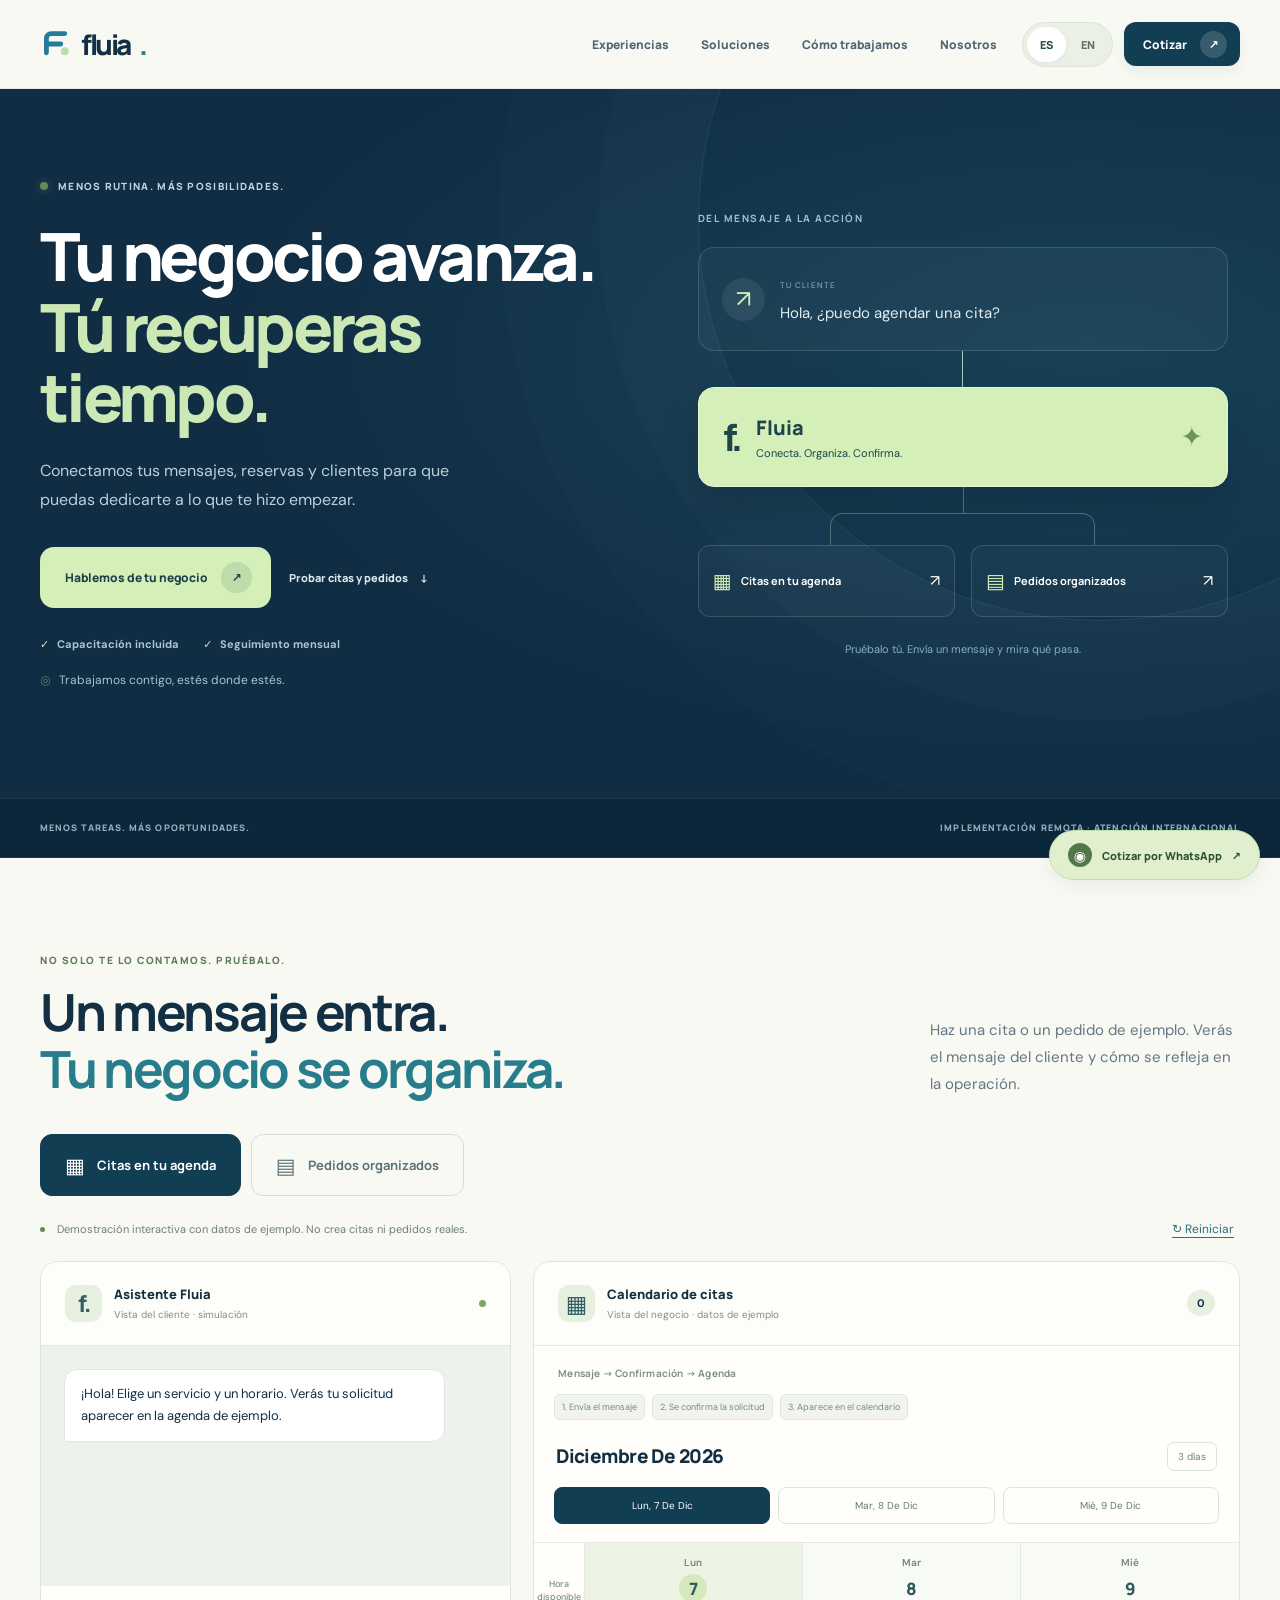
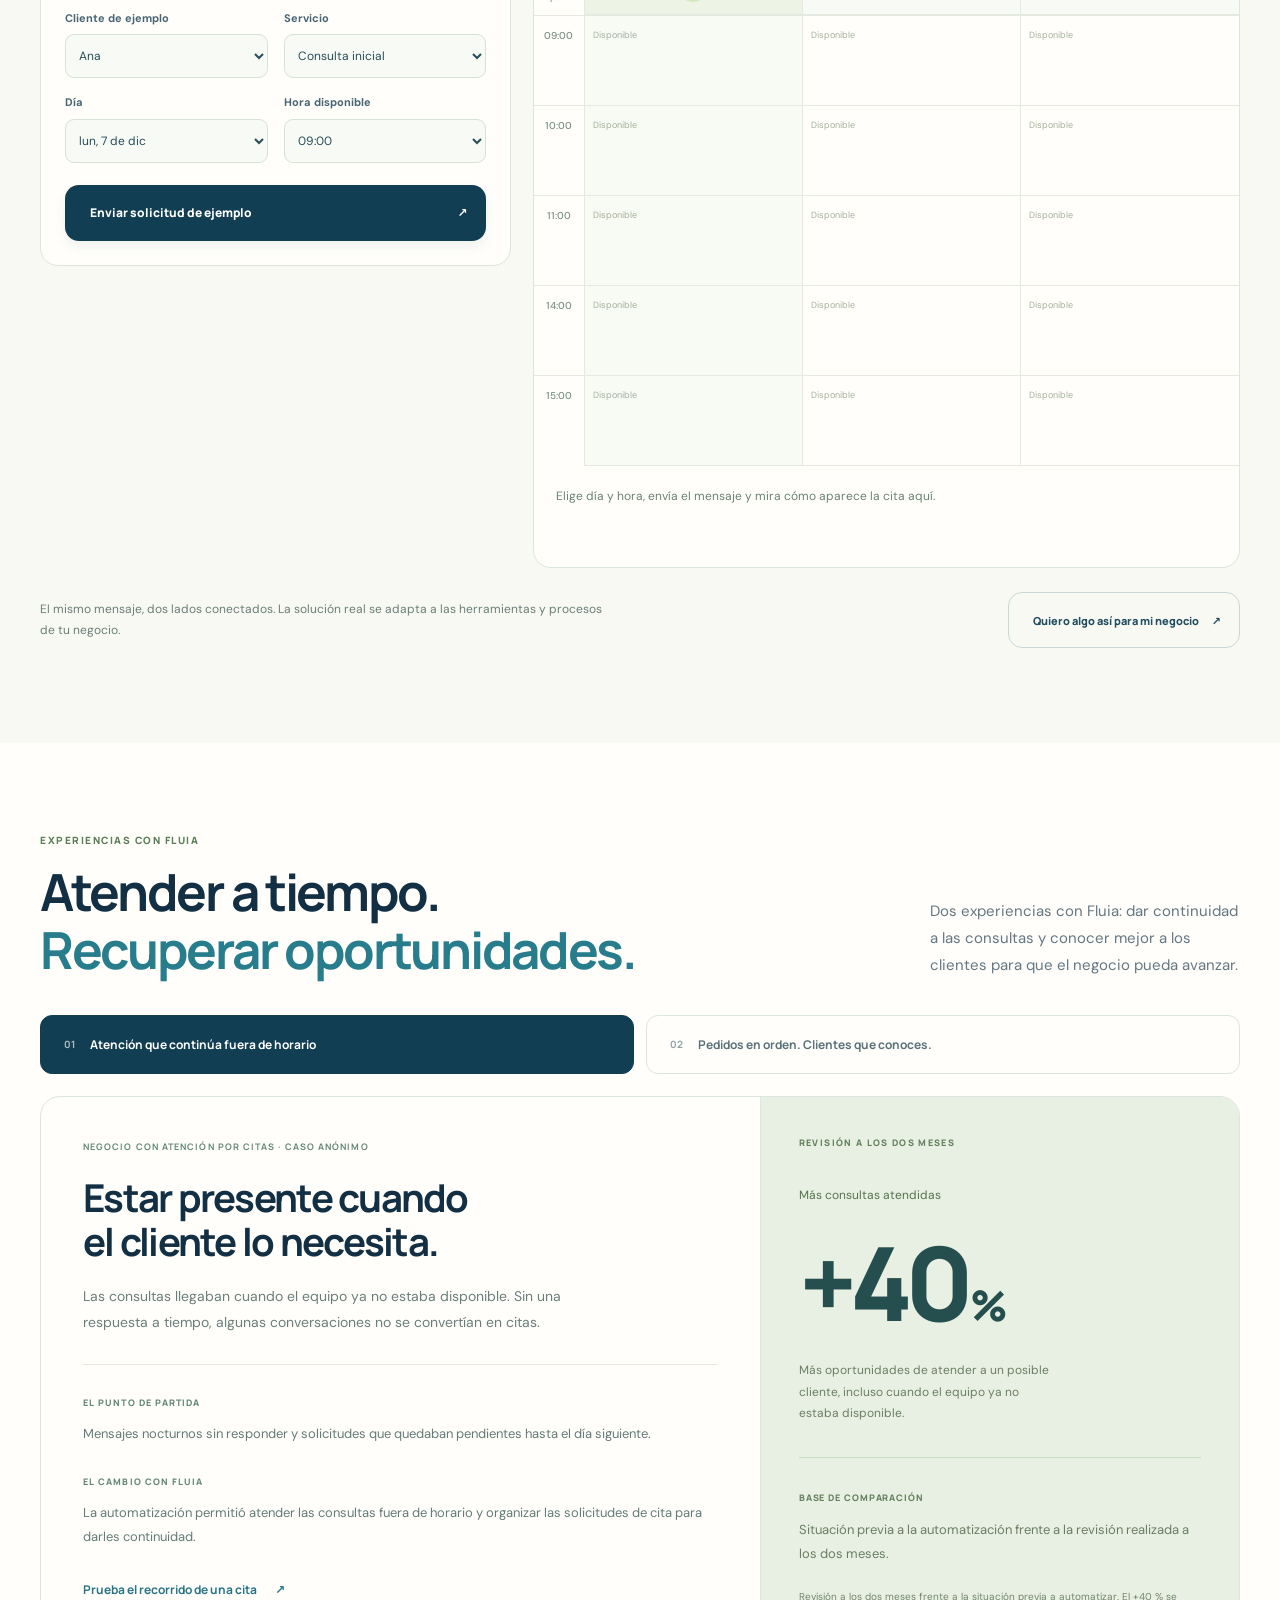
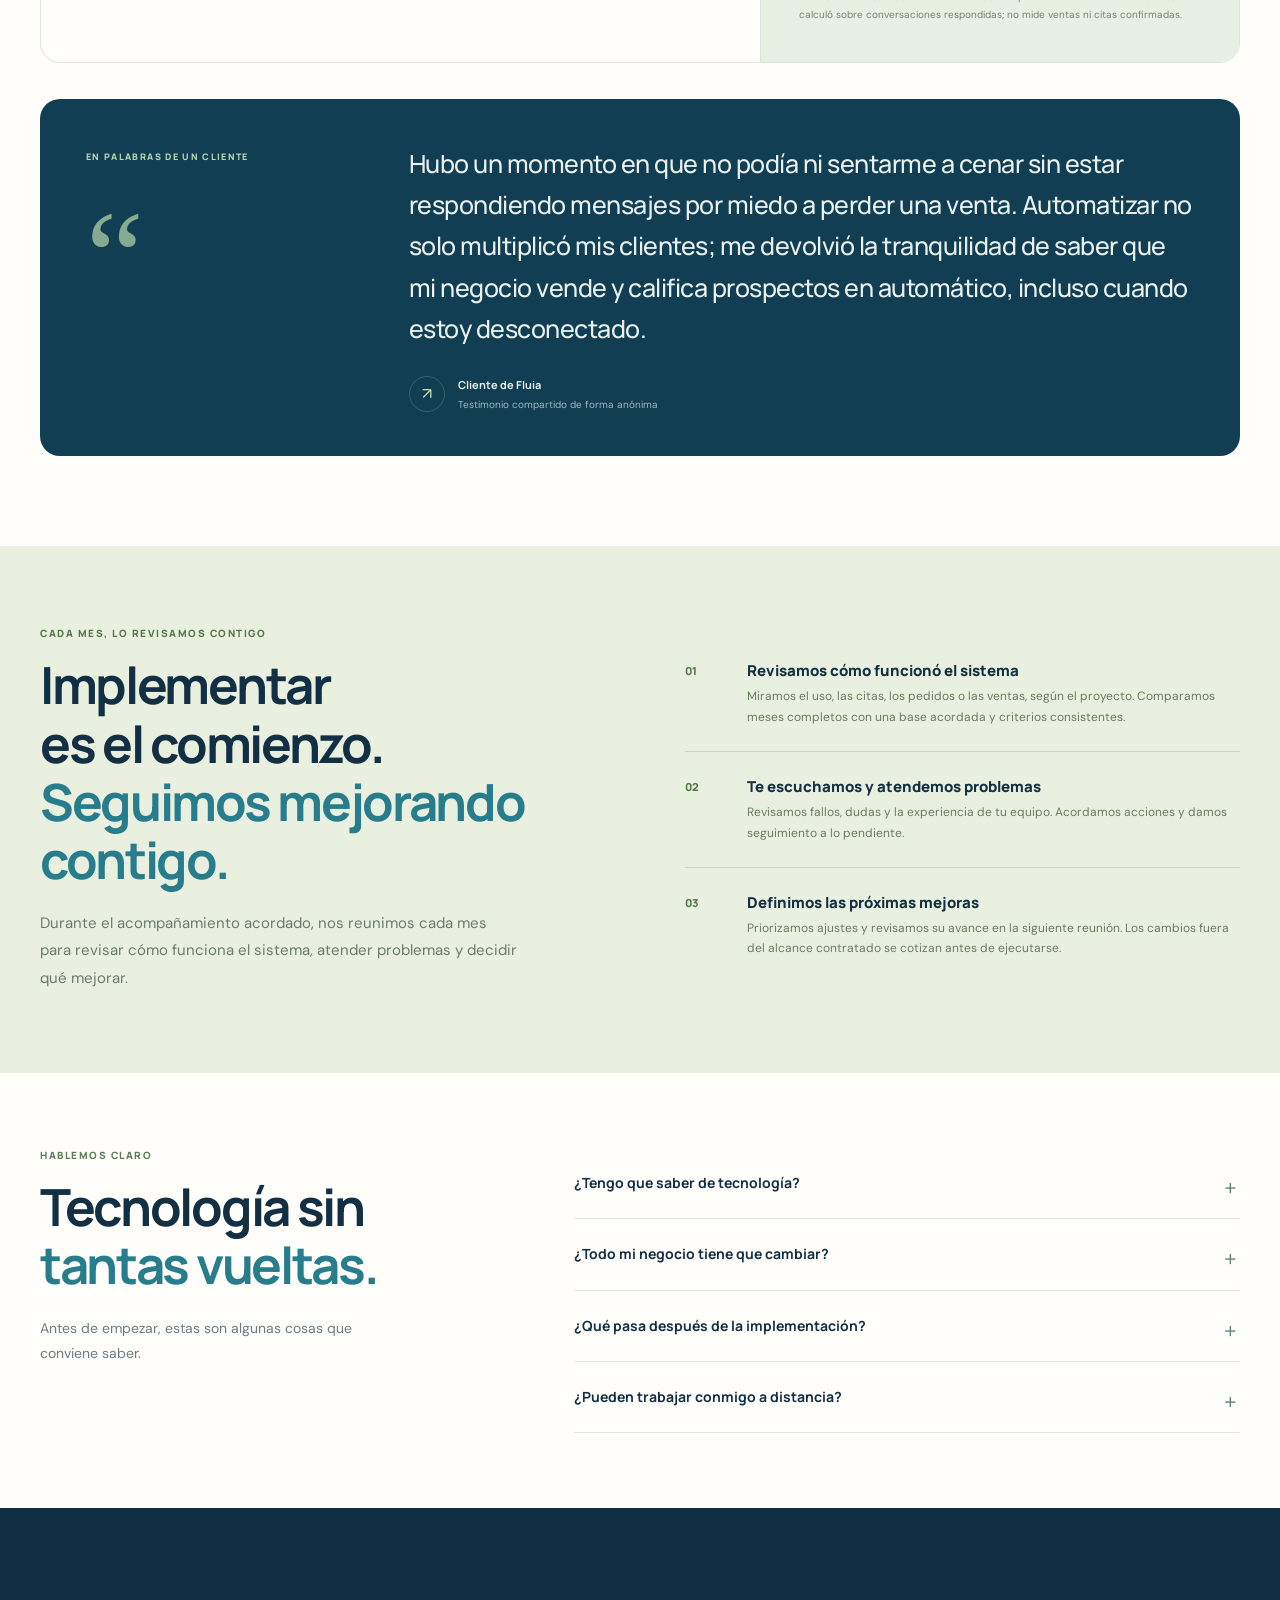
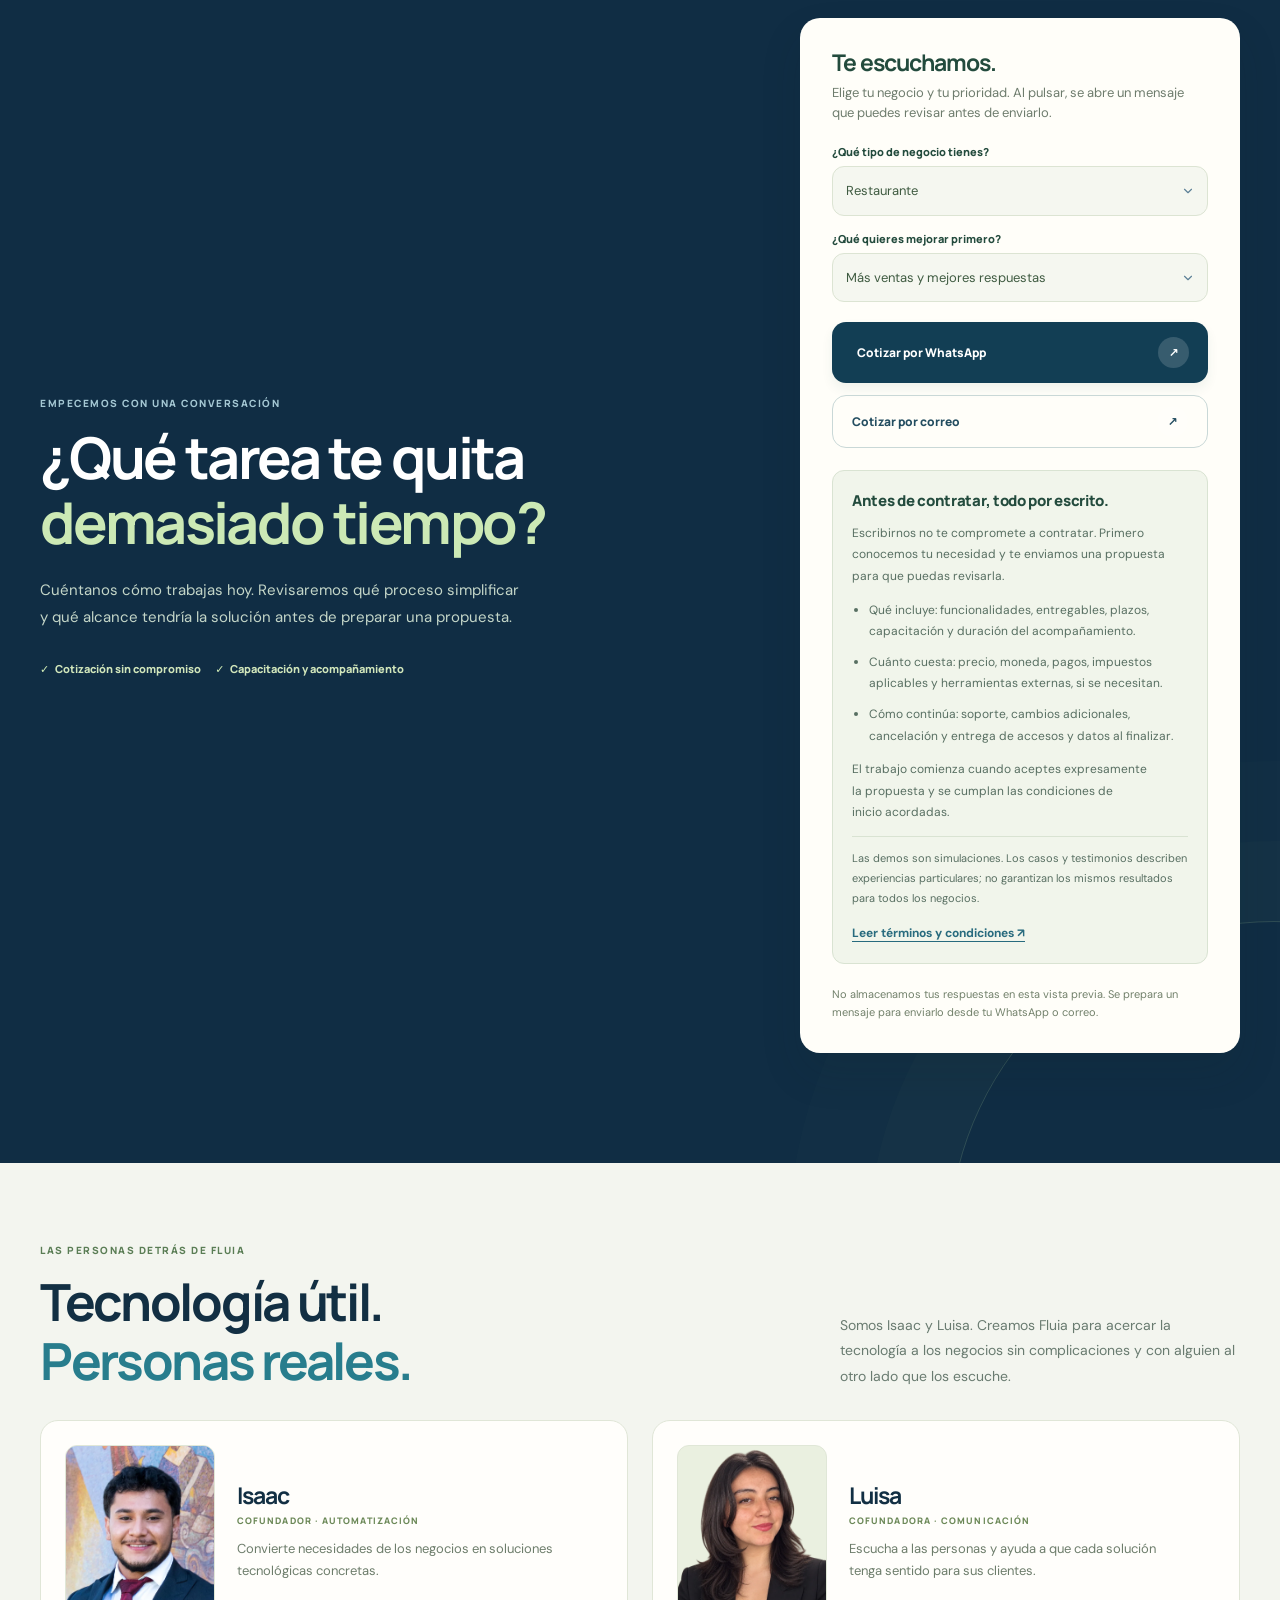
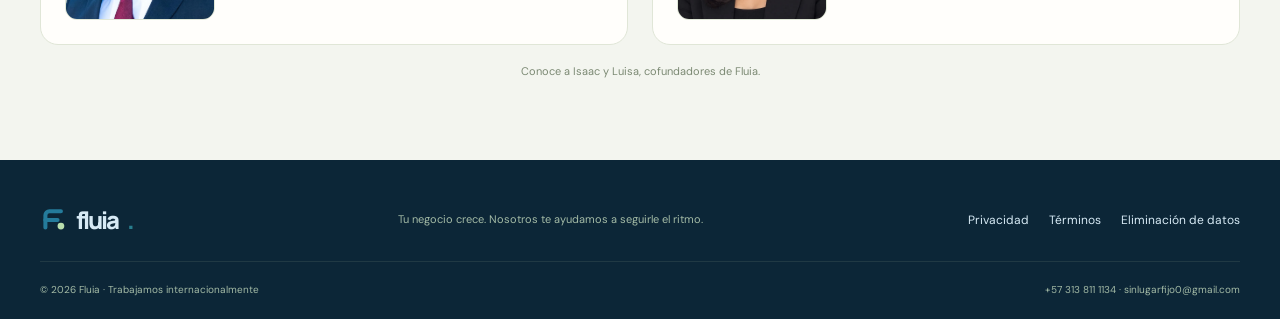
==== commit d1b705ee: "Show simulated appointments in an interactive calendar grid" ====
--- a/index.html
+++ b/index.html
@@ -33,7 +33,7 @@
 </style>
 <link rel="stylesheet" href="assets/refinement.css">
 <link rel="stylesheet" href="assets/experience.css">
-<link rel="stylesheet" href="assets/simulator.css">
+<link rel="stylesheet" href="assets/simulator.css?v=calendar-2">
 <link rel="stylesheet" href="assets/cases.css">
 </head>
 <body>
@@ -70,7 +70,7 @@
 document.querySelectorAll('[data-lang]').forEach(el=>el.addEventListener('click',()=>applyLang(el.dataset.lang)));document.getElementById('sendWhatsApp').addEventListener('click',()=>sendQuote('wa'));document.getElementById('sendMail').addEventListener('click',()=>sendQuote('mail'));document.getElementById('burger').addEventListener('click',()=>{const menu=document.getElementById('mobileMenu');const expanded=menu.classList.toggle('open');document.getElementById('burger').setAttribute('aria-expanded',String(expanded))});document.querySelectorAll('#mobileMenu a').forEach(a=>a.addEventListener('click',()=>{document.getElementById('mobileMenu').classList.remove('open');document.getElementById('burger').setAttribute('aria-expanded','false')}));document.getElementById('year').textContent=new Date().getFullYear();let saved='es';try{saved=localStorage.getItem('fluia_lang')||'es'}catch(e){}applyLang(saved==='en'?'en':'es');
 </script>
 <script src="assets/experience.js"></script>
-<script src="assets/simulator.js"></script>
+<script src="assets/simulator.js?v=calendar-2"></script>
 <script src="assets/cases.js"></script>
 </body>
 </html>
--- a/assets/simulator.css
+++ b/assets/simulator.css
@@ -5,3 +5,8 @@
 @media(max-width:780px){.simulator-section{padding:65px 0}.sim-grid{grid-template-columns:1fr;gap:20px}.sim-notice{flex-wrap:wrap;gap:8px}.sim-notice>span:nth-child(2){flex:1;font-size:11px}.sim-notice button{margin-left:13px}.sim-tabs button{flex:1;padding:14px 16px;font-size:12px}.sim-bottom{align-items:start;flex-direction:column;gap:18px}.outcome-grid{gap:24px;grid-template-columns:1fr}.outcome-grid article{border-bottom:1px solid #e1e7dd;padding-bottom:22px}.outcome-grid h3{font-size:24px;margin-top:10px}.outcome-grid p{font-size:14px}.compact-results{padding:55px 0}.hero-map{max-width:500px}.map-message p{font-size:14px}.sim-messages{height:230px}.sim-panel-heading small{font-size:11px}}
 @media(max-width:470px){.hero-map{padding:0}.map-destinations{gap:10px}.map-destinations a{padding:16px 10px;gap:6px}.map-destinations strong{font-size:10px}.map-message,.map-hub{padding:20px}.sim-tabs{gap:8px}.sim-tabs button{font-size:11px;padding:13px 10px;gap:8px}.sim-panel-heading{padding:17px}.sim-form{padding:18px}.sim-form #simFields{gap:14px 10px}.sim-field select{font-size:12px;padding-left:7px}.sim-messages{padding:17px}.sim-bubble{font-size:13px;max-width:95%}.order-columns{grid-template-columns:1fr;padding:16px;gap:12px}.order-column{min-height:80px;padding:13px}.order-card .board-action{width:auto;min-width:100px}.column-title{font-size:12px;margin-bottom:10px}.order-card strong{font-size:14px}.order-card small{font-size:12px}.order-card .order-id{font-size:11px}.order-card .board-action{font-size:12px}.agenda-day{padding:10px 17px}.agenda-slot{gap:10px}.sim-status{padding:0 17px 18px}.flow-caption{padding:18px 17px 10px}.sim-empty{margin:14px 17px 20px;padding:18px}.sim-bottom .btn{width:100%;white-space:normal}.event-head strong{font-size:12px}.state-badge{font-size:10px}.board-action.cancel{font-size:11px;padding:5px 0}.sim-notice{font-size:12px}}
 @media(prefers-reduced-motion:reduce){.agenda-event,.order-card{animation:none}.sim-messages{scroll-behavior:auto}}
+.sim-operation{scroll-margin-top:100px}.calendar-steps{display:flex;list-style:none;gap:7px;padding:0 20px;margin:4px 0 22px;flex-wrap:wrap}.calendar-steps li{font-size:9px;line-height:1.6;color:#748a83;background:#f0f4ed;border:1px solid #e0e8db;border-radius:6px;padding:5px 7px}.calendar-steps li.is-done{background:#e1efd6;color:#466f3f;border-color:#cbdcbd}.calendar-toolbar{padding:0 22px 16px;display:flex;justify-content:space-between;align-items:center;gap:15px}.calendar-toolbar h3{font:800 19px/1.4 var(--font);letter-spacing:-.03em;text-transform:capitalize}.calendar-view-label{font-size:10px;border:1px solid #dce5db;border-radius:7px;padding:6px 10px;color:#6e837a;white-space:nowrap}.calendar-day-picker{display:flex;gap:8px;padding:0 20px 18px}.calendar-day-picker button{flex:1;border:1px solid #dce5db;border-radius:8px;background:#fffefb;color:#657b73;padding:10px 6px;font-size:10px;line-height:1.5;text-transform:capitalize}.calendar-day-picker button[aria-pressed=true]{background:#123e54;color:white;border-color:#123e54}.calendar-day-picker button:disabled{cursor:wait;opacity:.6}.appointment-calendar{width:100%;border-collapse:collapse;table-layout:fixed}.appointment-calendar .calendar-time-heading{width:50px;font:500 9px/1.5 var(--body);color:#7b8f84;vertical-align:bottom;padding:10px 3px;border-top:1px solid #e4eae0}.calendar-day-column{border:1px solid #e4eae0;border-right:0;padding:12px 5px;background:#f8faf5}.calendar-day-column[data-active=true]{background:#edf4e5}.calendar-weekday{display:block;font:600 10px/1.5 var(--body);color:#748776;text-transform:capitalize}.calendar-date{display:inline-grid;place-items:center;width:28px;height:28px;margin-top:4px;font:800 17px var(--font);color:#31585c}.calendar-day-column[data-active=true] .calendar-date{background:#d4e9bc;border-radius:50%}.calendar-hour{font:500 10px var(--body);vertical-align:top;padding:13px 3px;color:#7b8f84;border-top:1px solid #e4eae0}.calendar-cell{height:90px;border:1px solid #e4eae0;border-right:0;vertical-align:top;padding:5px;background:#fffefb}.calendar-cell[data-active=true]{background:#f8faf4}.calendar-available{display:block;font-size:9px;color:#a5b09b;padding:8px 3px}.calendar-cell .calendar-event{margin:0;padding:10px 7px;border-radius:7px;border-left-width:3px;min-width:0;overflow-wrap:anywhere;box-shadow:0 3px 9px #4363380c}.calendar-event-time{font:700 10px var(--body);display:block;color:#5a7d4d;margin-bottom:6px}.calendar-event-name{font:800 12px var(--font);display:block}.calendar-event-service{display:block;font-size:10px;line-height:1.6;color:#59754e;margin:5px 0 8px}.calendar-event .state-badge{font-size:8px;padding:3px 4px}.calendar-event .board-action.cancel{font-size:9px;display:block;margin-top:9px}.calendar-event-new{animation:calendar-arrival .8s ease-out}.calendar-instruction{font-size:12px;color:#6a8173;line-height:1.8;padding:20px 22px;margin:0}.sim-grid{grid-template-columns:.8fr 1.2fr}@keyframes calendar-arrival{0%{opacity:0;transform:translateY(10px);box-shadow:0 0 0 5px #9fcb7440}100%{opacity:1;transform:translateY(0);box-shadow:0 0 0 0 #9fcb7400}}
+@media(max-width:1050px) and (min-width:781px){.sim-grid{grid-template-columns:.85fr 1.15fr}.calendar-day-picker{padding-left:12px;padding-right:12px;gap:5px}.calendar-day-picker button{font-size:9px}.calendar-toolbar{padding-left:16px;padding-right:16px}.calendar-toolbar h3{font-size:17px}.calendar-cell .calendar-event{padding:8px 5px}.calendar-event-name{font-size:11px}}
+@media(max-width:780px){.sim-grid{grid-template-columns:1fr}.calendar-steps{padding:0 17px;margin-bottom:18px}.calendar-steps li{font-size:10px}.calendar-instruction{font-size:13px}.calendar-cell{height:85px}}
+@media(max-width:470px){.appointment-calendar .calendar-day-column[data-active=false],.appointment-calendar .calendar-cell[data-active=false]{display:none}.appointment-calendar .calendar-time-heading{width:53px}.calendar-day-picker{padding:0 15px 18px;gap:7px}.calendar-day-picker button{font-size:11px;padding:11px 5px}.calendar-toolbar{padding-left:17px;padding-right:17px}.calendar-toolbar h3{font-size:19px}.calendar-cell{height:65px;padding:7px}.calendar-available{font-size:11px;padding:8px}.calendar-cell .calendar-event{padding:13px 15px}.calendar-event-time{font-size:11px}.calendar-event-name{font-size:14px}.calendar-event-service{font-size:12px}.calendar-event .state-badge{font-size:10px}.calendar-event .board-action.cancel{font-size:12px;margin-top:10px}.calendar-hour{font-size:11px}.calendar-weekday{font-size:11px}.calendar-steps{gap:6px}.calendar-steps li{font-size:9px}}
+@media(prefers-reduced-motion:reduce){.calendar-event-new{animation:none}}
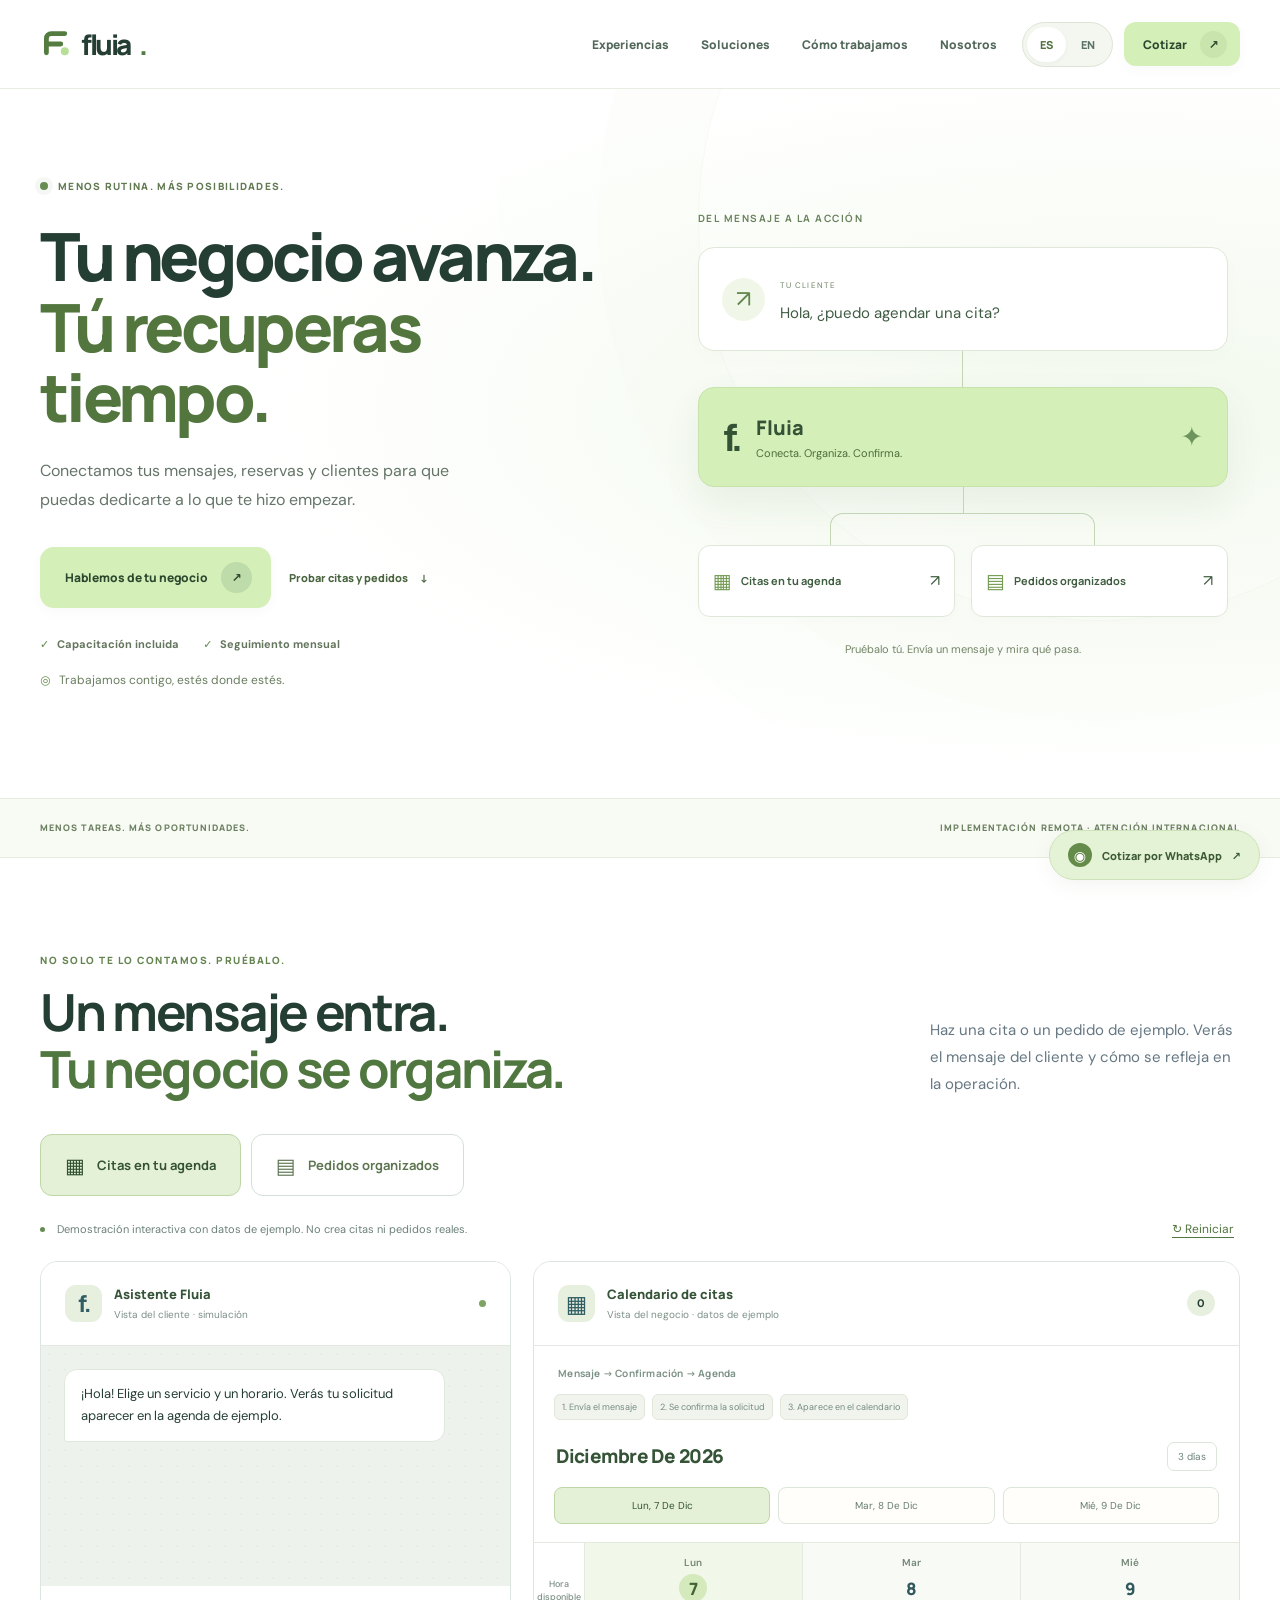
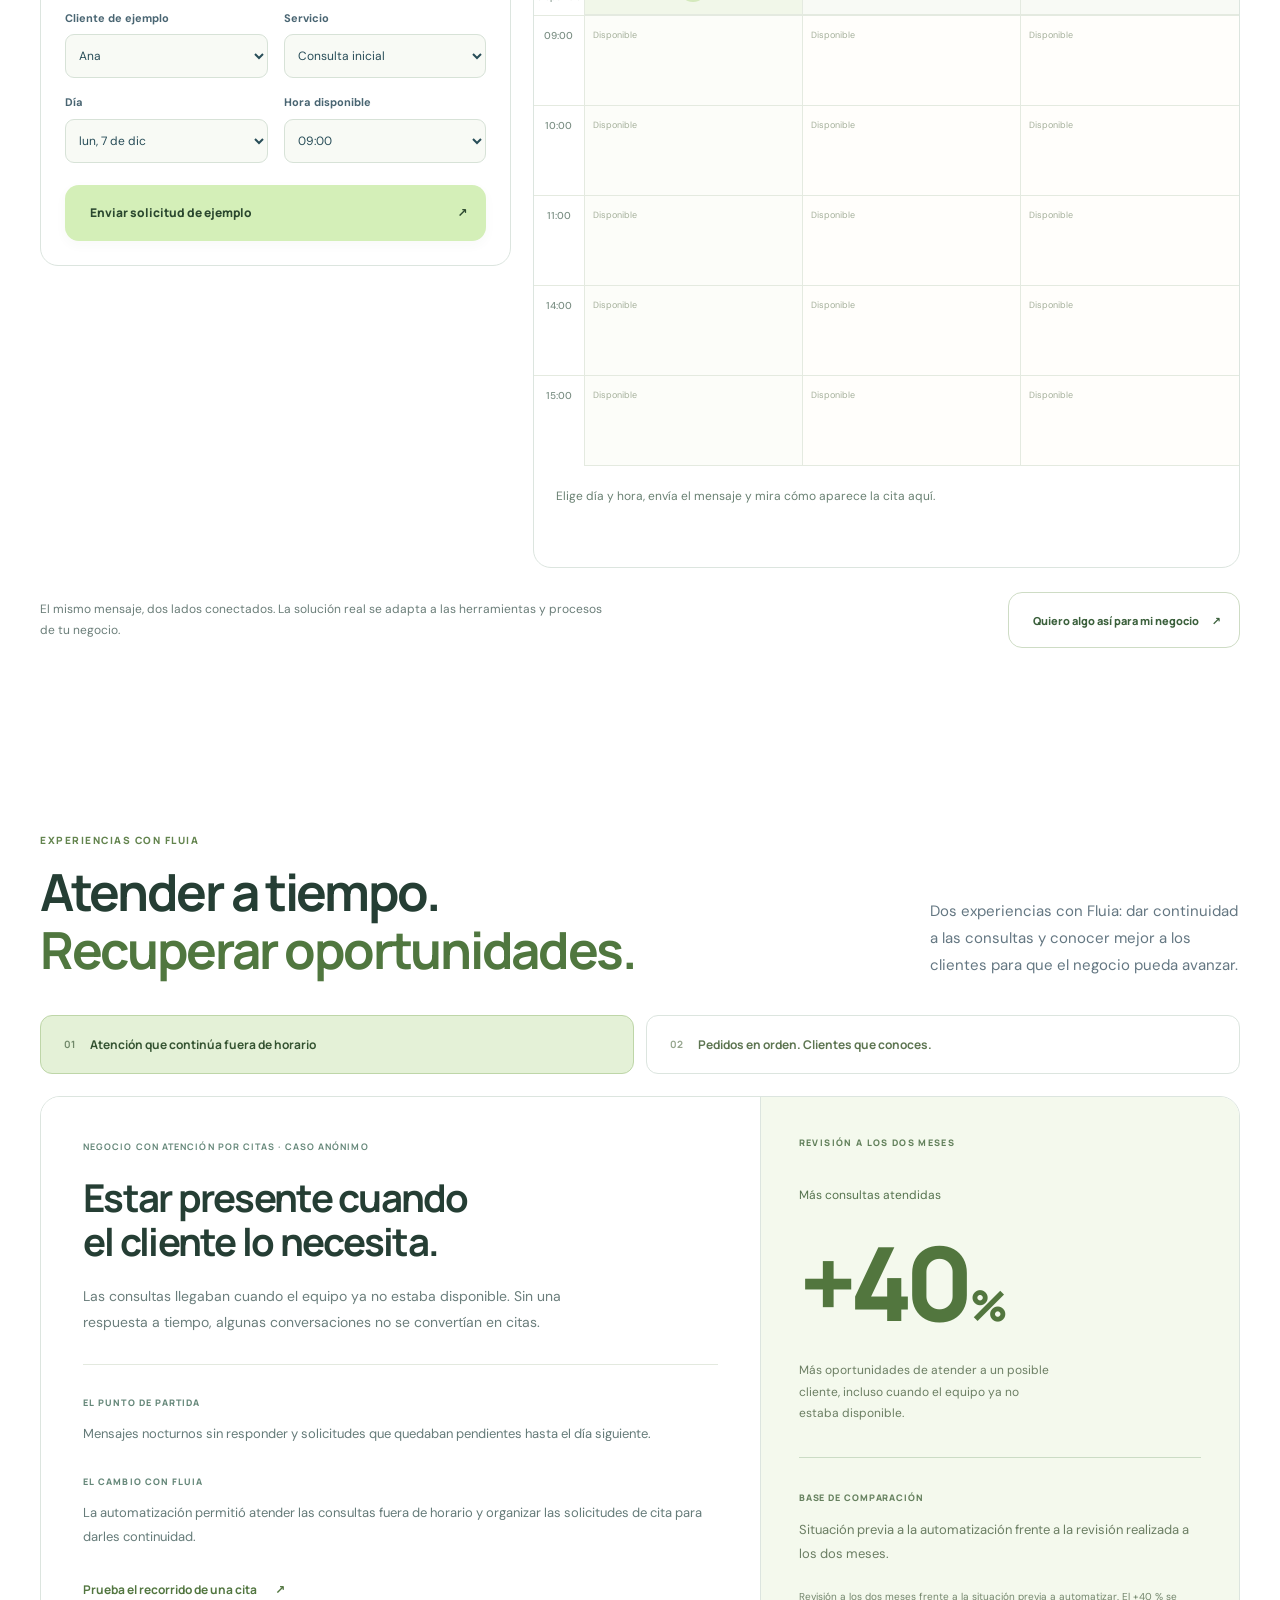
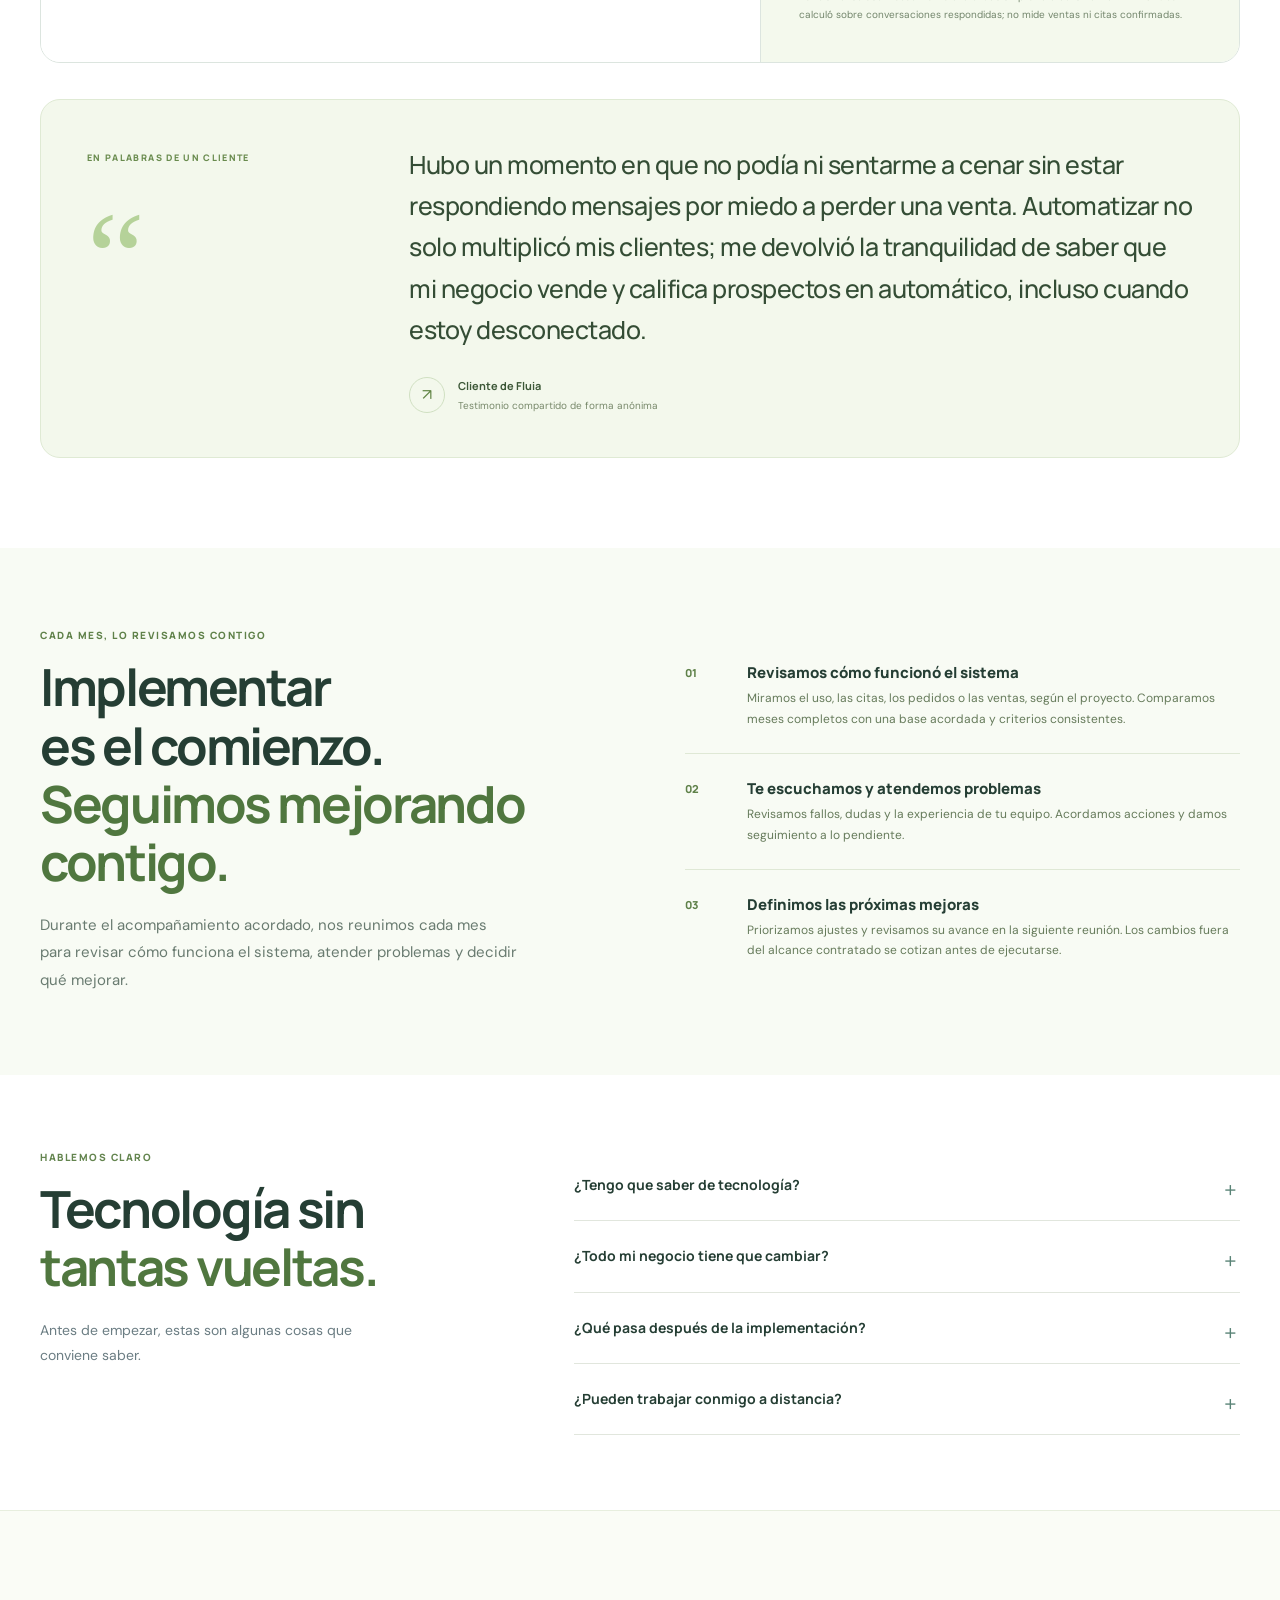
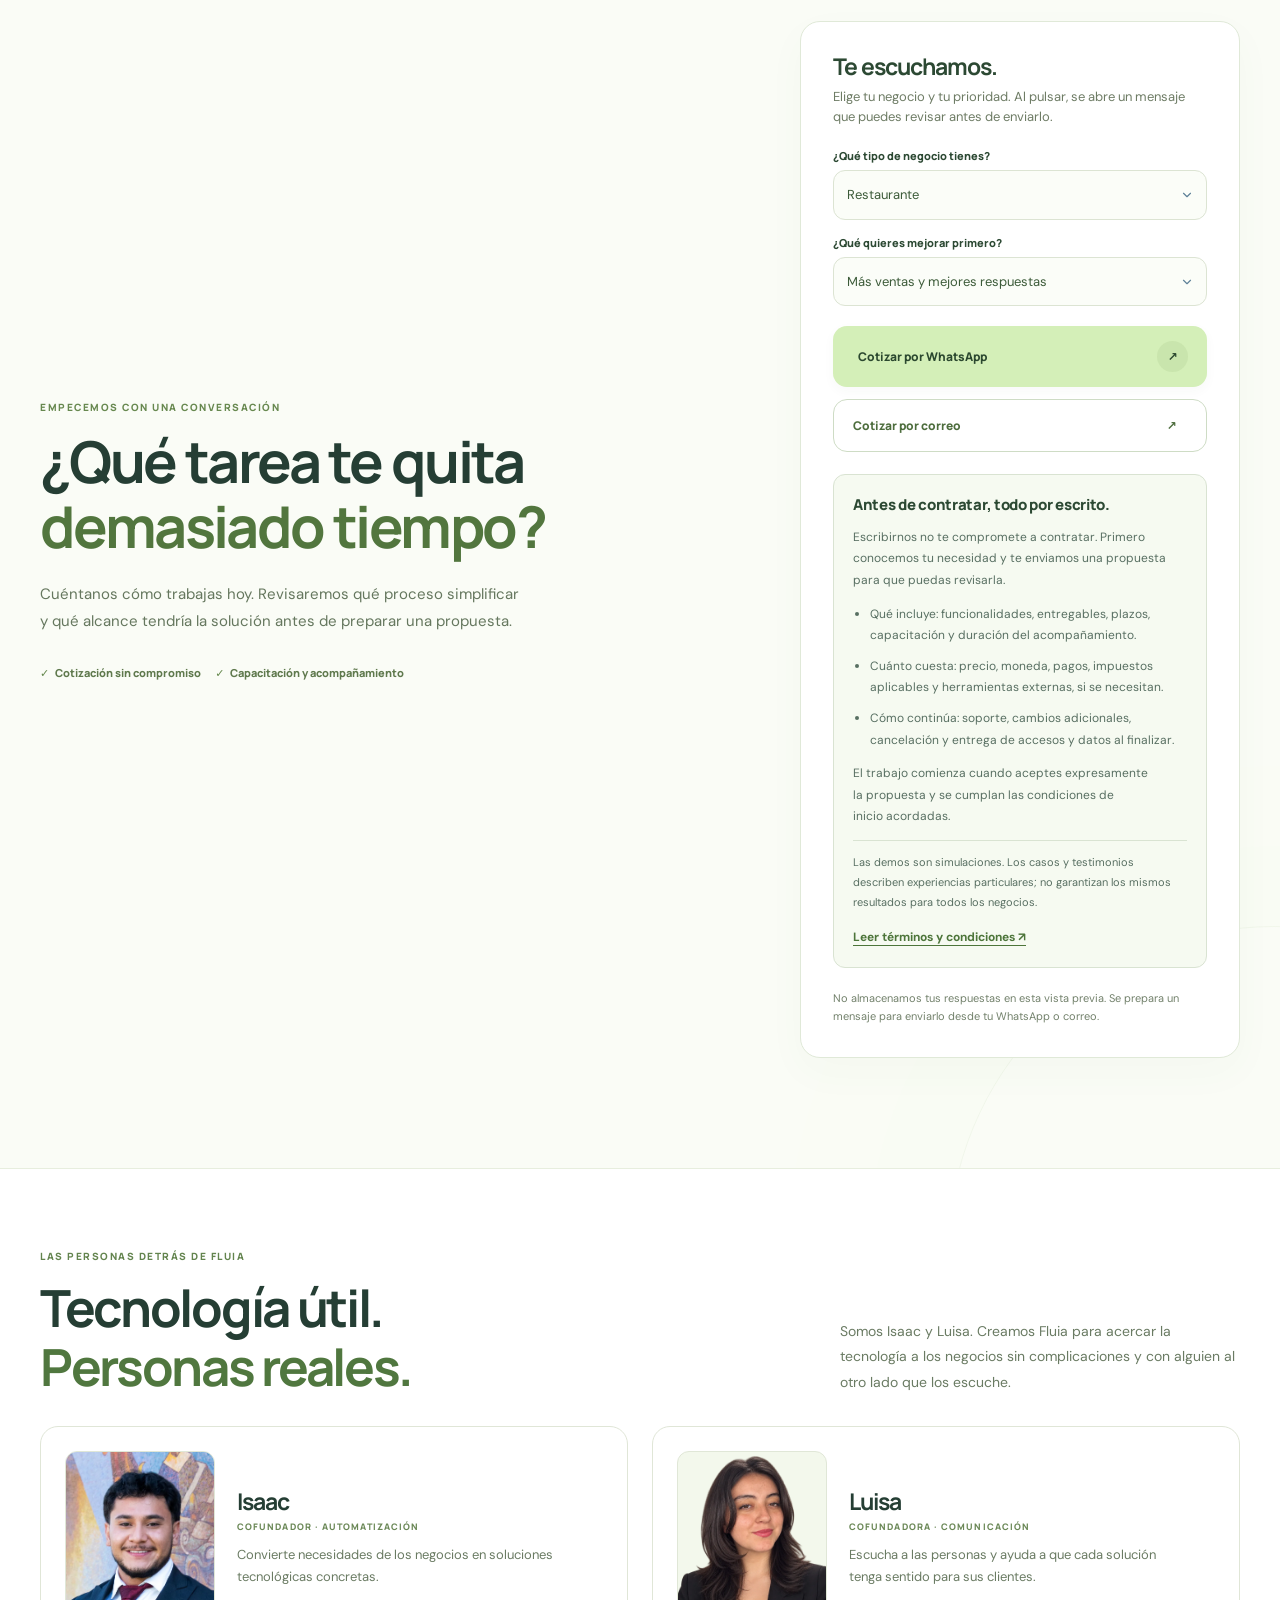
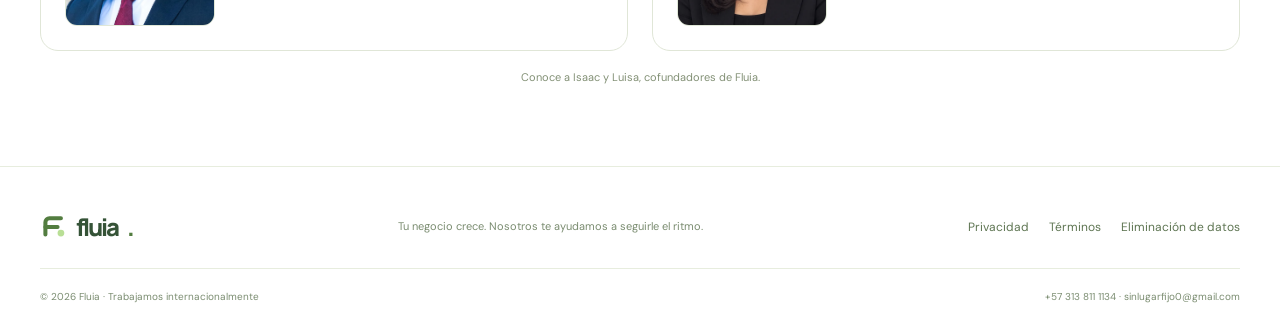
==== commit e6ded91d: "Use white backgrounds with soft green accents" ====
--- a/index.html
+++ b/index.html
@@ -2,7 +2,7 @@
 <html lang="es">
 <head>
 <meta charset="UTF-8"/><meta name="viewport" content="width=device-width,initial-scale=1"/>
-<meta name="theme-color" content="#f8f9f3"/>
+<meta name="theme-color" content="#ffffff"/>
 <meta name="description" content="Fluia: automatización que ayuda a vender más, organizar a tus clientes y recuperar tiempo. Implementación internacional, capacitación y acompañamiento mensual."/>
 <title>Fluia — Automatización para negocios</title>
 <link rel="preconnect" href="https://fonts.googleapis.com"><link rel="preconnect" href="https://fonts.gstatic.com" crossorigin>
@@ -35,6 +35,7 @@
 <link rel="stylesheet" href="assets/experience.css">
 <link rel="stylesheet" href="assets/simulator.css?v=calendar-2">
 <link rel="stylesheet" href="assets/cases.css">
+<link rel="stylesheet" href="assets/light-theme.css?v=1">
 </head>
 <body>
 <header class="header"><div class="wrap">
--- a/assets/light-theme.css
+++ b/assets/light-theme.css
@@ -0,0 +1,10 @@
+/* White surfaces with Fluia's soft green accents. */
+:root{--ink:#253e34;--navy:#253e34;--blue:#4f7240;--sky:#d4efb8;--mint:#d4efb8}
+body{background:#fff;color:var(--ink)}
+.header{background:#ffffffed;border-color:#e7ede3}.nav a{color:#52685a}.nav a:hover,.colorblue{color:#50773f}.brand i{color:#537d40}.brand-symbol path{stroke:#537d40}.brand-symbol circle{fill:#b9df96}
+.hero{background:#fff;color:#253e34}.hero:before{background:radial-gradient(ellipse at 88% 42%,#edf6e6b0,transparent 56%)}.hero:after{border-color:#91b47212;box-shadow:0 0 0 100px #91b47203,0 0 0 200px #91b47202}.hero h1 span{color:#52763e}.hero-kicker{color:#617a52}.hero p{color:#657568}.hero-copy>p:last-child{color:#697d5f!important}.hero-copy>p:last-child>span:first-child{color:#648c48!important}.proof-points{color:#64755e}.proof-points b{color:#5d8745}.ghost-hero,.ghost-hero:hover{color:#49643e}.hero .btn-blue,.btn-blue{background:#d4efb8;color:#2b482f;box-shadow:0 4px 12px #3d613009}.hero .btn-blue:hover,.btn-blue:hover{background:#c4e5a1;color:#253f29;box-shadow:0 6px 18px #3d613010}.btn-blue .circle-arrow{background:#587b3c16}.btn-outline{border-color:#cedcc5;color:#3b603c}.btn-outline:hover{background:#f2f8eb}.languages{background:#f3f7ef}.languages button[aria-pressed=true]{color:#4f7240}.hero-stripe{background:#f8fbf4;border-color:#e6eddf}.hero-stripe .wrap{color:#6c7f61}.hero-stripe b{color:#4a6e39}
+.map-caption{color:#69825b}.map-message{background:#fff;border-color:#dfe8d8;box-shadow:0 6px 22px #45622e04}.map-avatar{background:#f0f7e8;color:#62874b}.map-message small{color:#708464}.map-message p{color:#3f5b43}.map-connector{background:#c3d5b4}.map-hub{background:#d4efb8;border-color:#c6e3ab;color:#345235;box-shadow:0 16px 36px #4a713715}.map-hub small{color:#4d6d3d}.map-branches{border-color:#c3d5b4}.map-branches:before{background:#c3d5b4}.map-destinations a{border-color:#dfe8d8;background:#fff;color:#3e5d3f;box-shadow:0 4px 14px #45622e03}.map-destinations a:hover{background:#f4faee}.map-destinations a>span{color:#739b54}.hero-map .map-footnote{color:#738566}
+.simulator-section,.client-cases,.questions,.people{background:#fff}.support{background:#f8fbf4}.support .eyebrow,.support-step .num{color:#5f8149}.support-step{border-color:#dfe8d5}.support-step small{color:#667b5b}.sim-chat,.sim-operation,.sim-panel-heading,.case-story,.person{background:#fff}.sim-tabs button[aria-pressed=true],.case-selector button[aria-pressed=true],.calendar-day-picker button[aria-pressed=true]{background:#e4f1d7;border-color:#bed6a8;color:#345331}.sim-tabs button,.case-selector button{color:#5d7551}.sim-notice button,.case-demo-link{color:#527640}.case-evidence{background:#f4f9ed}.case-order-evidence{background:#f5f9f0}.case-metric strong{color:#52763e}.case-order-evidence>.eyebrow,.eyebrow{color:#63844e}.calendar-toolbar h3{color:#355337}.calendar-day-column[data-active=true]{background:#f1f7e9}.calendar-day-column[data-active=true] .calendar-date{color:#416236}.calendar-cell[data-active=true]{background:#fcfdf9}.sim-panel-heading strong{color:#355337}
+.client-testimonial{background:#f3f8ec;color:#344d35;border:1px solid #dfead4}.testimonial-intro .eyebrow{color:#698b4e}.testimonial-mark{color:#9bc276}.testimonial-avatar{border-color:#d0e0c2;color:#618545}.testimonial-body figcaption strong{color:#3d5838}.testimonial-body figcaption div>span{color:#78896b}
+.quote{background:#fafcf6;color:#253e34;border-top:1px solid #e7eede;border-bottom:1px solid #e7eede}.quote:before{border-color:#b6ce9b22;box-shadow:0 0 0 80px #b6ce9b03,0 0 0 160px #b6ce9b02}.quote h2 .accent{color:#52763e}.quote .eyebrow{color:#67884f!important}.quote p{color:#65775e}.quote-points{color:#5f794d}.quote-points .green{color:#63874b}.form-card{background:#fff;color:#2c4933;border:1px solid #e0e9d8;box-shadow:0 14px 40px #4a713708}.form-card p{color:#6e7c65}.form-card select{background-color:#fbfdf8;color:#3c5b39}.form-card .contract-clarity{background:#f6faf1}.form-card .contract-clarity a{color:#4d753a}.form-card .btn-outline{color:#4d6d3d}
+.portrait,.portrait.transparent{background:#f3f8ec}.people-head p,.person p{color:#6a7b63}.people-note{color:#829075}.footer{background:#fff;color:#3d583b;border-top:1px solid #e7edde}.foot-row{border-color:#e7edde}.foot-row .brand{color:#355337}.foot-row p,.foot-bottom{color:#7a8c70}.foot-links{color:#5e7552}.foot-links a:hover{color:#3f6730}.float-wa{background:#e4f2d5;color:#3c5b35;border-color:#cee2ba;box-shadow:0 5px 20px #46663310}.float-wa .bubble-mark{background:#648b49}.reading-progress{background:#95b878}
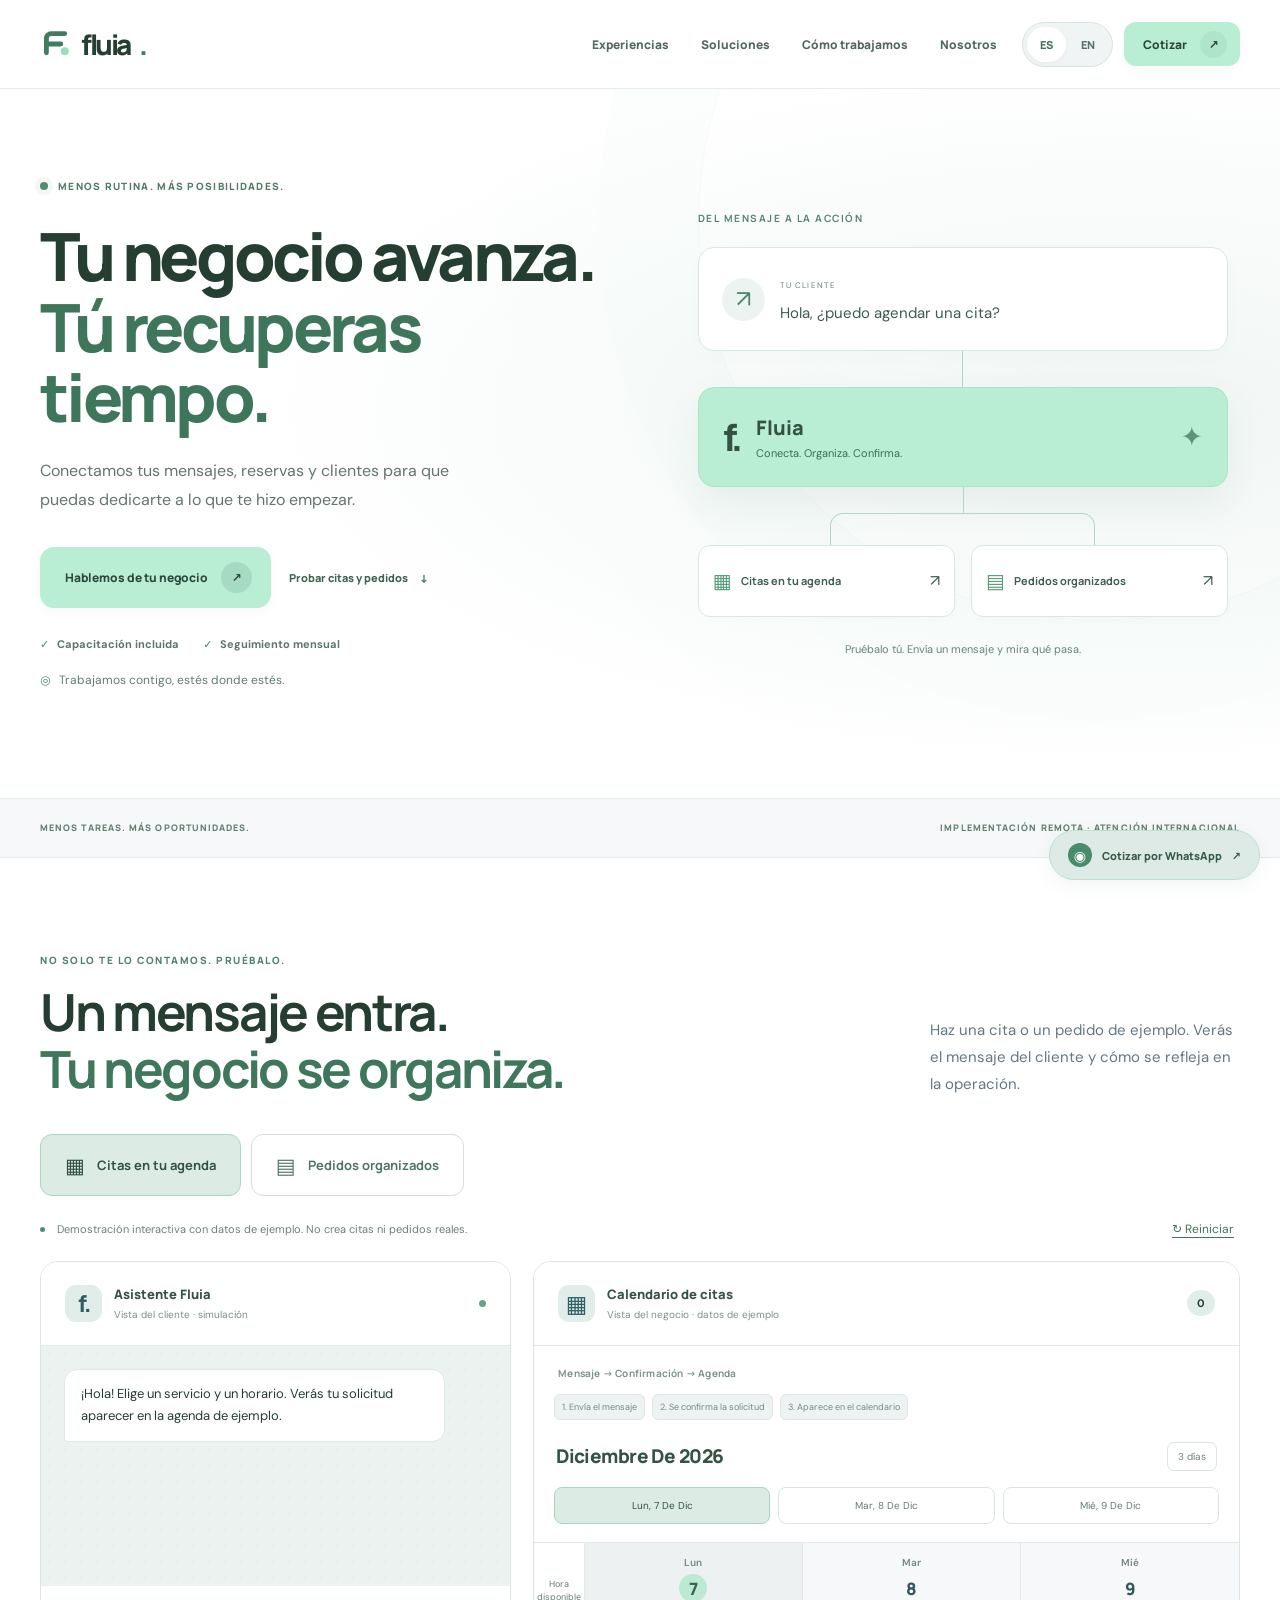
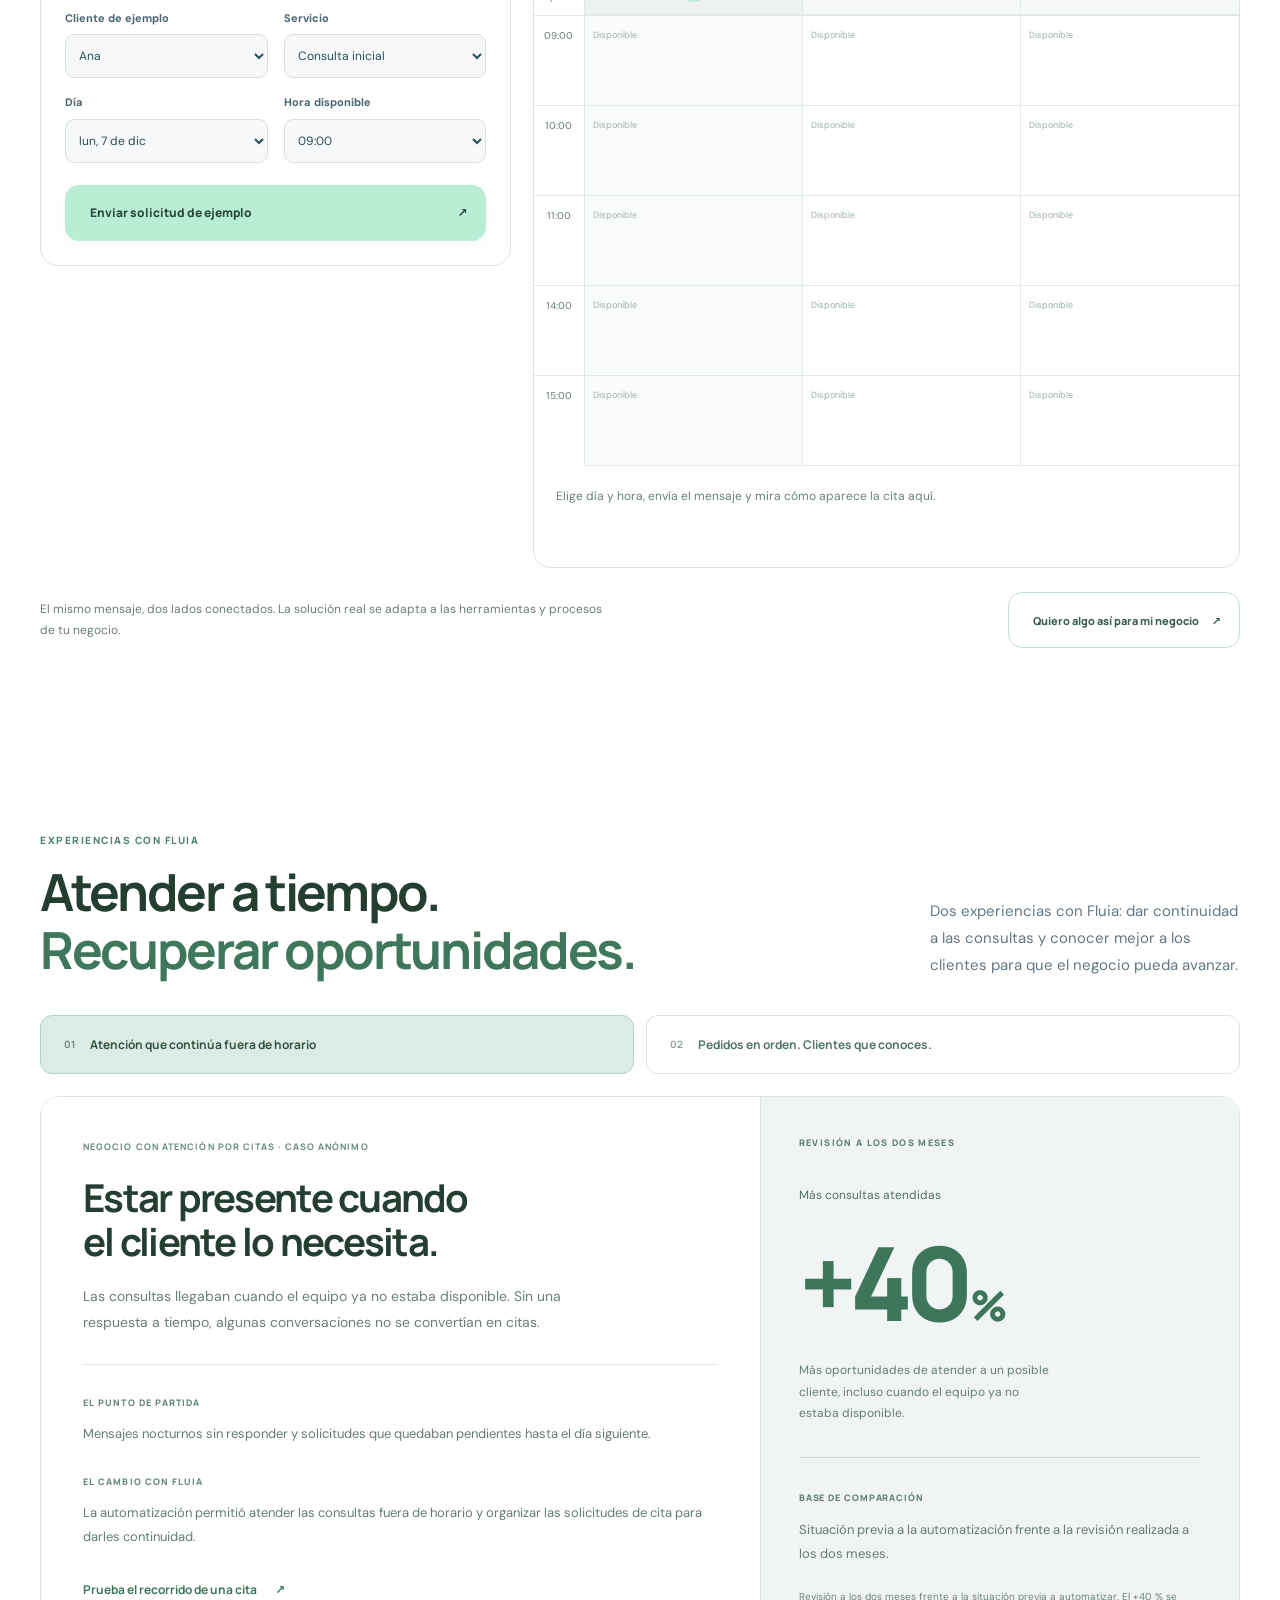
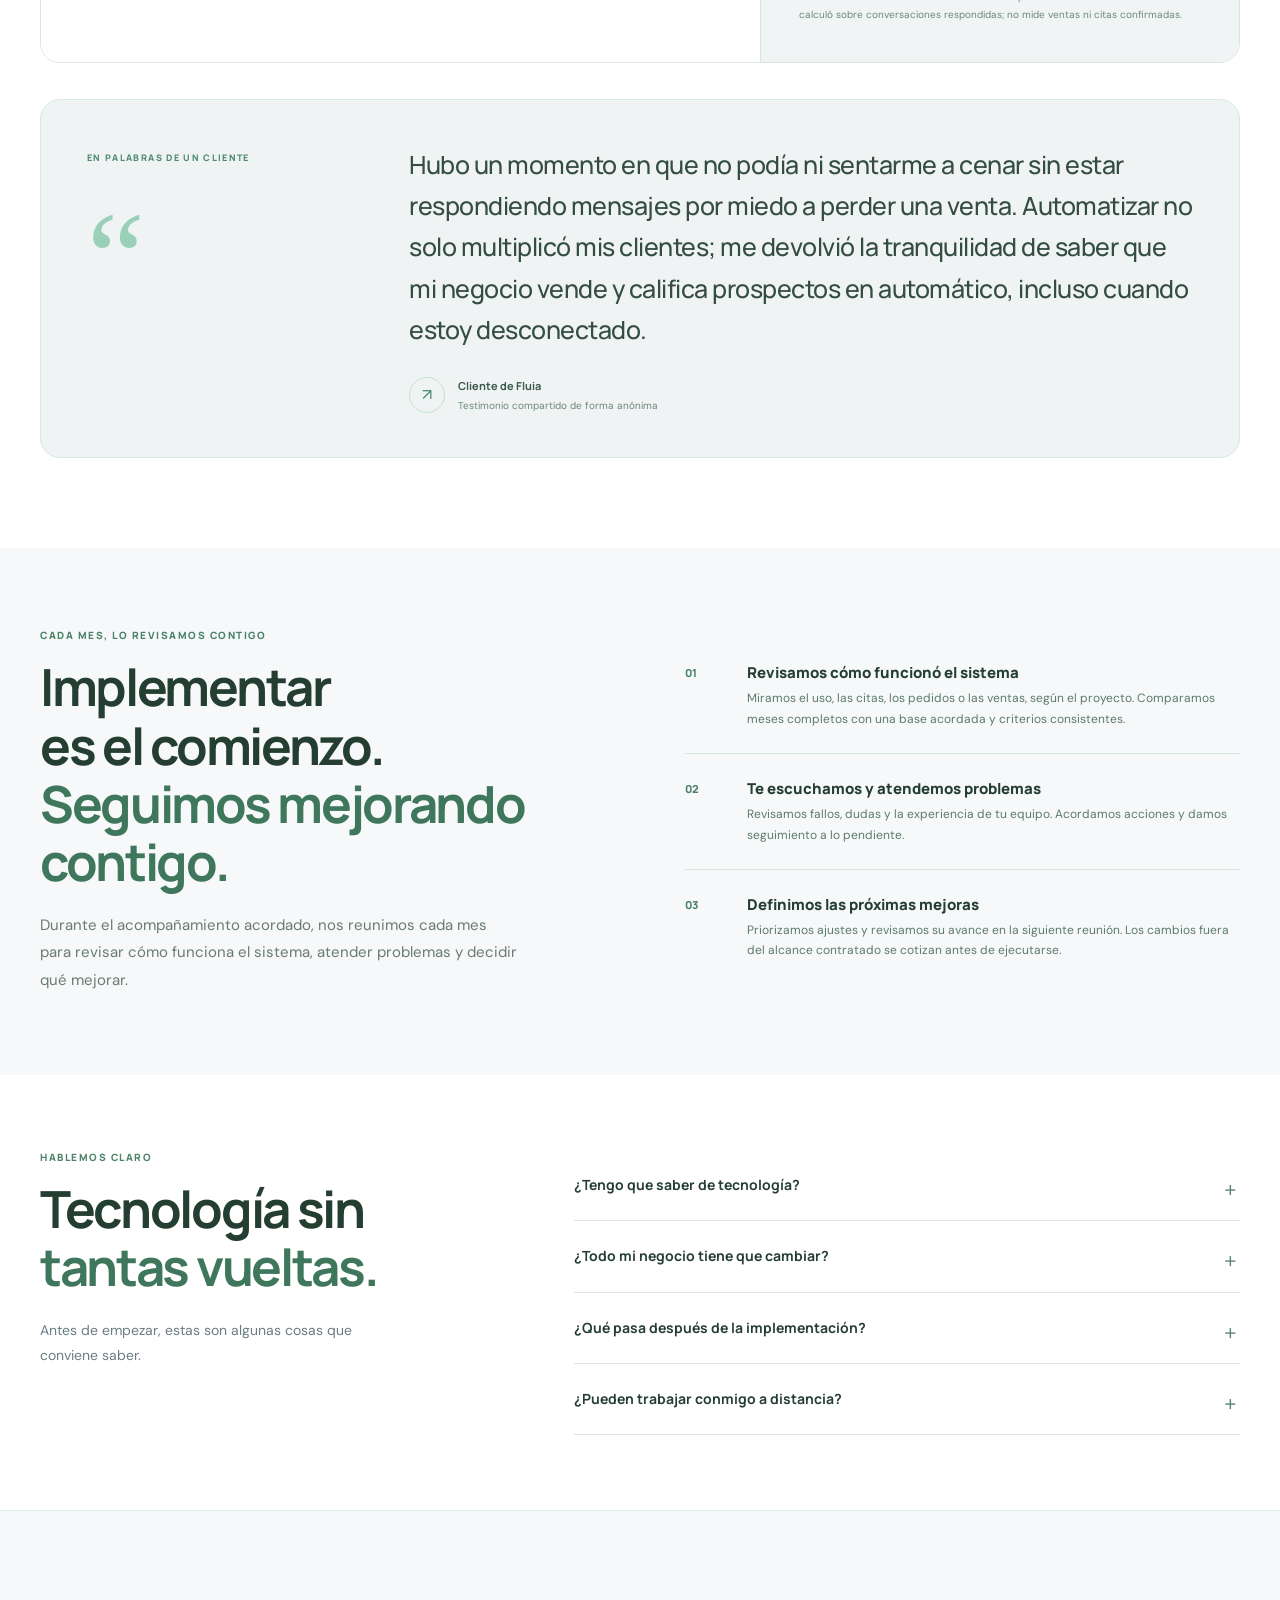
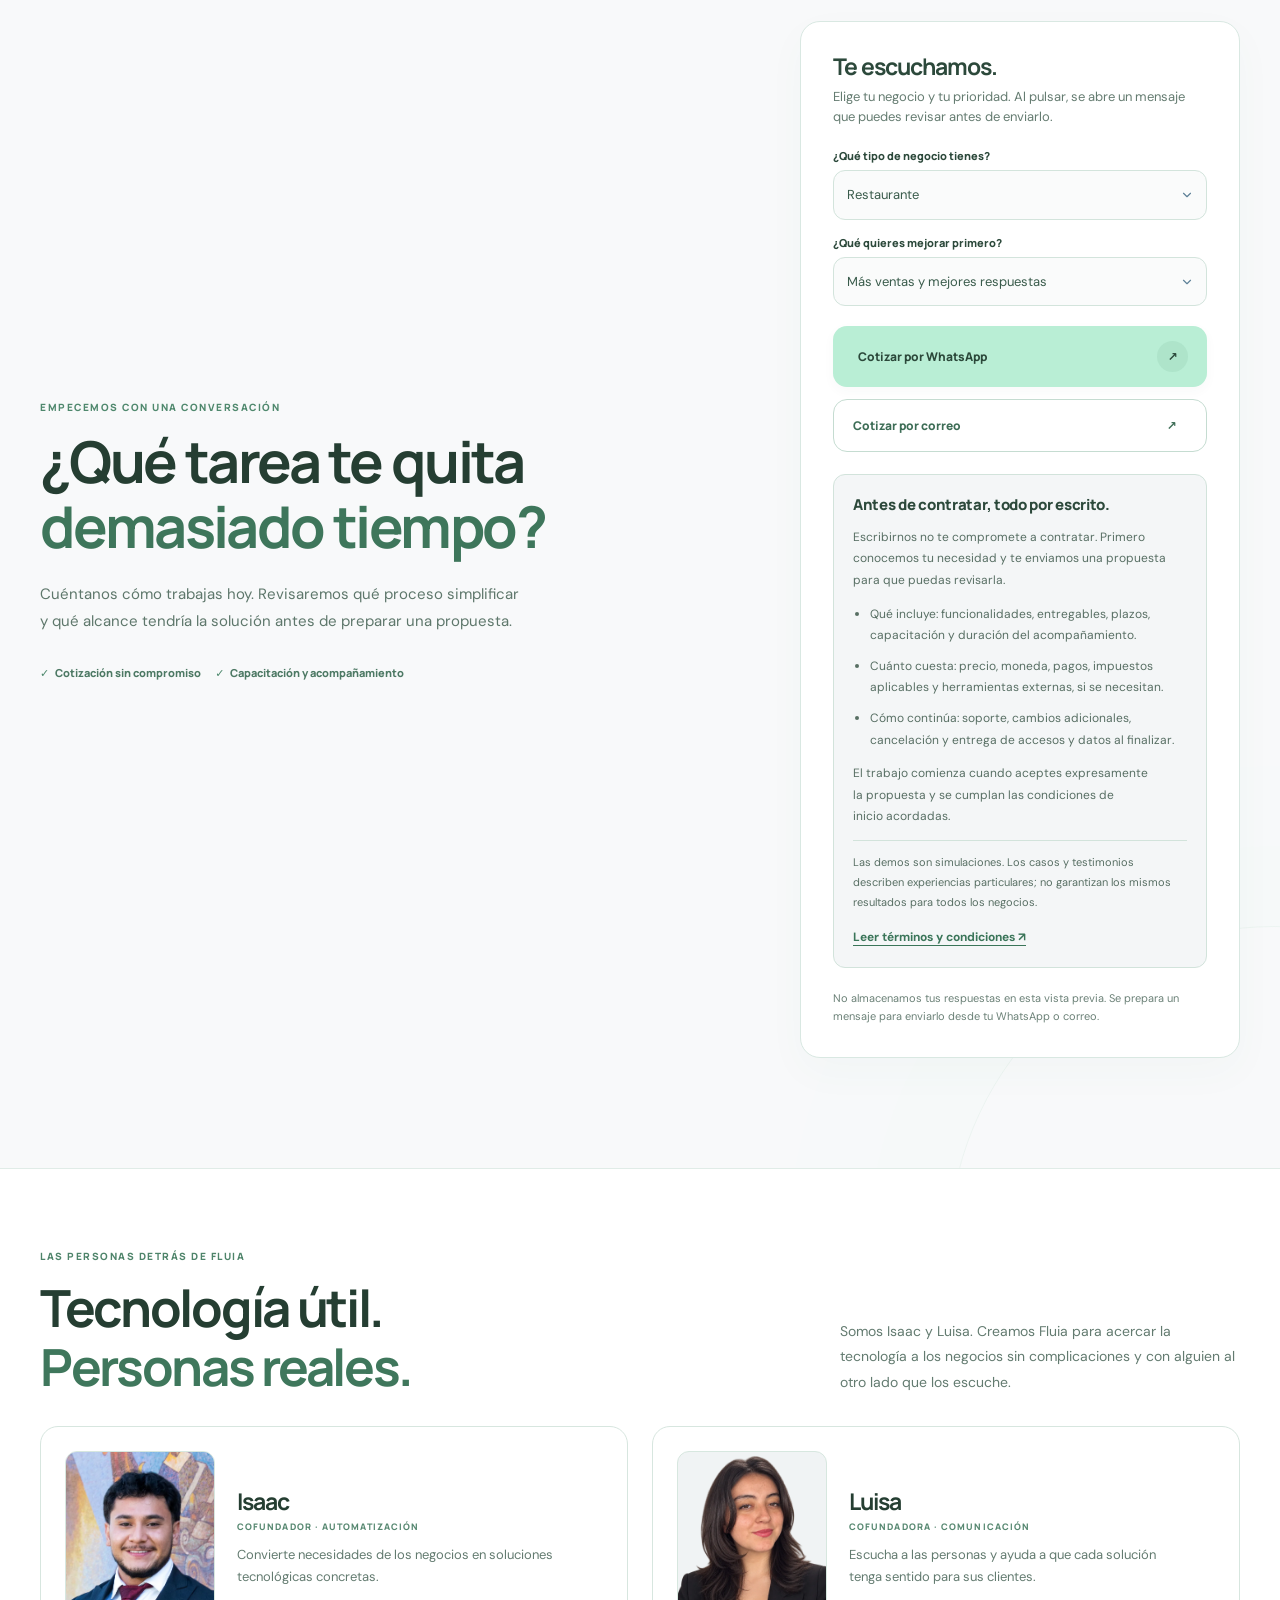
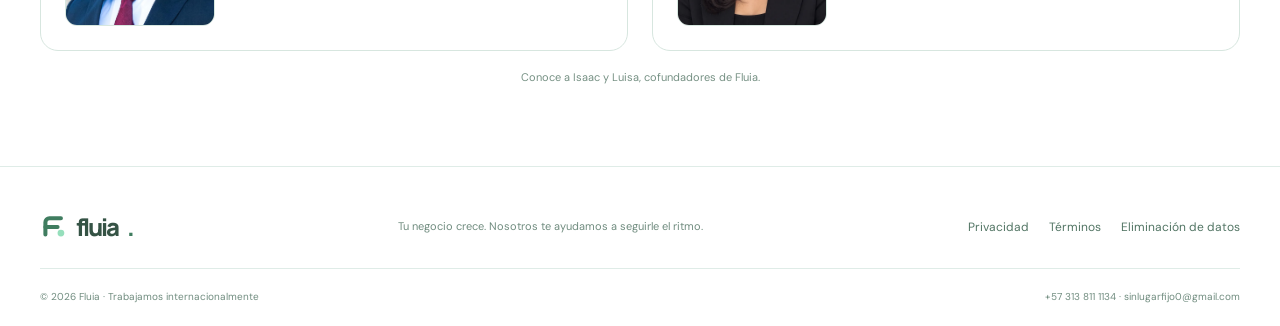
==== commit 1e1837d1: "Replace warm ivory palette with cool white and mint" ====
--- a/index.html
+++ b/index.html
@@ -8,38 +8,38 @@
 <link rel="preconnect" href="https://fonts.googleapis.com"><link rel="preconnect" href="https://fonts.gstatic.com" crossorigin>
 <link href="https://fonts.googleapis.com/css2?family=DM+Sans:wght@400;500;600;700&family=Manrope:wght@400;500;600;700;800&display=swap" rel="stylesheet">
 <style>
-:root{--ink:#102d44;--navy:#09283d;--blue:#247cb9;--sky:#8cddfc;--mint:#aff4d8;--pale:#f5faff;--white:#fff;--gray:#5f7b8d;--line:#dbe8f1;--radius:27px;--font:'Manrope',system-ui,sans-serif;--body:'DM Sans',system-ui,sans-serif}
-*{box-sizing:border-box}html{scroll-behavior:smooth;scroll-padding-top:95px}body{margin:0;background:#f6faff;color:var(--ink);font:16px/1.5 var(--body);overflow-x:hidden}body::selection{background:#b1eafd}h1,h2,h3,p{margin:0}h1,h2,h3{font-family:var(--font);line-height:1.08;letter-spacing:-.06em}a{text-decoration:none;color:inherit}button,select{font:inherit}button{cursor:pointer}button:focus-visible,a:focus-visible,select:focus-visible{outline:3px solid #5bc6ff;outline-offset:3px}.wrap{width:min(1210px,calc(100% - 64px));margin:auto}.small-cap{font:800 11px/1.5 var(--font);letter-spacing:.18em;text-transform:uppercase}.muted{color:#67849a}.btn{display:inline-flex;align-items:center;justify-content:center;gap:13px;border:1px solid transparent;border-radius:999px;padding:14px 18px 14px 24px;min-height:56px;font:800 13px var(--font);white-space:nowrap;transition:transform .25s,box-shadow .25s,background .25s,filter .25s;text-align:center}.btn:hover{transform:translateY(-3px)}.btn svg{flex:none}.btn .circle-arrow{width:31px;height:31px;display:grid;place-items:center;border-radius:50%;background:#ffffff28;transition:transform .25s}.btn:hover .circle-arrow{transform:rotate(45deg)}.btn-blue{background:#318fd4;color:#fff;box-shadow:0 15px 28px #0871af3d}.btn-blue:hover{background:#2077bc;box-shadow:0 19px 30px #0871af5b}.btn-white{background:white;color:var(--navy)}.btn-white .circle-arrow{background:#eaf5fd}.btn-outline{border-color:#b6d2e4;background:transparent;color:var(--ink)}.btn-outline:hover{background:white}.btn-mint{background:var(--mint);color:#133d44}.btn-mint .circle-arrow{background:#3a806c26}.accent{color:var(--sky)}.colorblue{color:var(--blue)}.green{color:var(--mint)}
+:root{--ink:#102d44;--navy:#09283d;--blue:#247cb9;--sky:#8cddfc;--mint:#b5eed3;--pale:#f5faff;--white:#fff;--gray:#5f7b8d;--line:#dbe8f1;--radius:27px;--font:'Manrope',system-ui,sans-serif;--body:'DM Sans',system-ui,sans-serif}
+*{box-sizing:border-box}html{scroll-behavior:smooth;scroll-padding-top:95px}body{margin:0;background:#f6faff;color:var(--ink);font:16px/1.5 var(--body);overflow-x:hidden}body::selection{background:#b1eafd}h1,h2,h3,p{margin:0}h1,h2,h3{font-family:var(--font);line-height:1.08;letter-spacing:-.06em}a{text-decoration:none;color:inherit}button,select{font:inherit}button{cursor:pointer}button:focus-visible,a:focus-visible,select:focus-visible{outline:3px solid #5bc6ff;outline-offset:3px}.wrap{width:min(1210px,calc(100% - 64px));margin:auto}.small-cap{font:800 11px/1.5 var(--font);letter-spacing:.18em;text-transform:uppercase}.muted{color:#67849a}.btn{display:inline-flex;align-items:center;justify-content:center;gap:13px;border:1px solid transparent;border-radius:999px;padding:14px 18px 14px 24px;min-height:56px;font:800 13px var(--font);white-space:nowrap;transition:transform .25s,box-shadow .25s,background .25s,filter .25s;text-align:center}.btn:hover{transform:translateY(-3px)}.btn svg{flex:none}.btn .circle-arrow{width:31px;height:31px;display:grid;place-items:center;border-radius:50%;background:#ffffff28;transition:transform .25s}.btn:hover .circle-arrow{transform:rotate(45deg)}.btn-blue{background:#318fd4;color:#fff;box-shadow:0 15px 28px #0871af3d}.btn-blue:hover{background:#2077bc;box-shadow:0 19px 30px #0871af5b}.btn-white{background:white;color:var(--navy)}.btn-white .circle-arrow{background:#eaf5fd}.btn-outline{border-color:#b6d2e4;background:transparent;color:var(--ink)}.btn-outline:hover{background:white}.btn-mint{background:var(--mint);color:#133d44}.btn-mint .circle-arrow{background:#3a805f26}.accent{color:var(--sky)}.colorblue{color:var(--blue)}.green{color:var(--mint)}
 /* header */
 .header{position:sticky;top:0;z-index:60;background:rgba(247,251,255,.92);backdrop-filter:blur(20px);border-bottom:1px solid #dceaf269}.header .wrap{height:78px;display:flex;align-items:center;gap:25px}.brand{display:inline-flex;align-items:center;gap:9px;font:800 28px var(--font);letter-spacing:-.085em;line-height:1}.brand-symbol{height:32px;width:32px}.brand i{font-style:normal;color:#318fd4}.nav{margin-left:auto;display:flex;align-items:center;gap:32px}.nav a{font:800 12px var(--font);color:#58748a;transition:color .2s}.nav a:hover{color:#277cc0}.actions{display:flex;align-items:center;gap:11px}.languages{border:1px solid #cfe4f1;display:flex;gap:2px;background:#eaf5fc;padding:4px;border-radius:999px}.languages button{border:0;border-radius:999px;color:#6888a0;font:800 11px var(--font);padding:10px 13px;background:transparent;transition:.23s}.languages button[aria-pressed=true]{background:white;color:#1d73ad;box-shadow:0 3px 9px #134f7c22}.navquote{min-height:43px;padding:7px 12px 7px 18px;font-size:11px}.navquote .circle-arrow{width:27px;height:27px}.burger{display:none;border:1px solid #d4e5ef;background:white;border-radius:13px;width:43px;height:43px;font-size:20px;color:var(--ink)}.mobile-menu{display:none}
 /* hero */
-.hero{position:relative;background:#0a283d;color:white;min-height:730px;isolation:isolate;overflow:hidden}.hero:before{position:absolute;content:"";inset:0;background:radial-gradient(circle at 86% 26%,#2b94ca2b,transparent 35%),radial-gradient(circle at 4% 100%,#34b6da18,transparent 45%);z-index:-2}.hero:after{position:absolute;content:"";right:-265px;top:-340px;width:800px;height:800px;border:1px solid #90c8eb26;border-radius:50%;box-shadow:0 0 0 95px #c1eaff05,0 0 0 190px #c1eaff05;z-index:-1}.hero-layout{display:grid;grid-template-columns:1.04fr .96fr;gap:48px;align-items:center;padding:105px 0 91px}.hero-kicker{display:flex;align-items:center;gap:12px;color:#c4ebff;font:800 11px var(--font);letter-spacing:.15em;text-transform:uppercase;margin-bottom:25px}.live-dot{display:inline-block;height:8px;width:8px;background:#a8f9d9;border-radius:50%;box-shadow:0 0 0 5px #a8f9d915}.hero h1{font-size:clamp(48px,5.45vw,82px);font-weight:800;max-width:700px;line-height:1.035}.hero h1 span{color:#86d7fa}.hero p{color:#bbd1df;margin-top:23px;font-size:16px;line-height:1.75;max-width:540px}.hero-ctas{display:flex;gap:10px;align-items:center;flex-wrap:wrap;margin-top:31px}.ghost-hero{font:800 12px var(--font);display:inline-flex;align-items:center;gap:12px;padding:15px;color:#d3eafb;transition:.2s}.ghost-hero:hover{color:white;transform:translateX(3px)}.proof-points{display:flex;gap:22px;flex-wrap:wrap;margin-top:31px;color:#bdd3df;font-size:11px;font-weight:700}.proof-points span{display:flex;gap:8px;align-items:center}.proof-points b{color:#9fe7dc;font-weight:900}.hero-orbit{position:relative;min-width:0}.orbit-tag{font:800 10px var(--font);color:#b2e6ff;letter-spacing:.13em;text-transform:uppercase;text-align:right;margin-bottom:12px;padding-right:10px}.demo-device{position:relative;border:1px solid #add9f06b;border-radius:24px;box-shadow:0 34px 70px #031d31a6,0 0 85px #2c9dda1a;overflow:hidden;background:#f9fcff;color:#133c57;transform:rotate(1.3deg);transition:transform .4s}.demo-device:hover{transform:rotate(0deg) translateY(-2px)}.devicebar{height:50px;background:#fff;border-bottom:1px solid #e3eef5;display:flex;align-items:center;gap:10px;padding:0 17px}.device-dots{display:flex;gap:5px}.device-dots i{height:7px;width:7px;border-radius:50%;background:#dbe8f2}.device-dots i:first-child{background:#8fc9f0}.devicebar strong{font:800 11px var(--font);margin-left:auto}.devicebar strong span{color:#2c91d2}.device-inner{padding:18px;display:grid;grid-template-columns:1.14fr .86fr;gap:13px}.device-title{font:800 10px var(--font);display:flex;justify-content:space-between;gap:8px;align-items:center;margin-bottom:14px}.mini-tag{padding:5px 9px;background:#e6faf2;color:#177c61;font:800 9px var(--font);border-radius:90px}.conversation{background:white;border-radius:16px;border:1px solid #e2edf4;padding:14px;min-height:304px}.chat-line{font-size:11px;line-height:1.6;padding:11px 12px;margin:0 0 11px;border-radius:13px 13px 13px 3px;background:#edf5fa;opacity:0;transform:translateY(8px);transition:.4s;max-width:93%;color:#45647a}.chat-line.from-fluia{border-radius:13px 13px 3px 13px;background:#daf1ff;color:#1c638d;margin-left:auto}.chat-line.from-sale{background:#dcf7ea;color:#2c6d53;font-weight:800}.chat-line.shown{opacity:1;transform:translateY(0)}.flow-steps{display:flex;flex-direction:column;gap:9px}.step{background:white;border-radius:14px;padding:12px;border:1px solid #e3edf5;display:flex;gap:9px;align-items:flex-start;transition:.25s;opacity:.58}.step.on{opacity:1;border-color:#b5e0f9;background:#eaf8ff;transform:translateX(-2px)}.step .ico{width:29px;height:29px;border-radius:10px;background:#e9f6fc;color:#3486b7;display:grid;place-items:center;flex:none;font-size:14px}.step strong{display:block;font:800 10px var(--font);line-height:1.4}.step small{display:block;font:600 9px var(--body);color:#8399a6;margin-top:2px;line-height:1.4}.device-footer{border-top:1px solid #e7eef5;background:#f1f8fe;padding:12px 16px;display:flex;align-items:center;gap:8px;flex-wrap:wrap}.tab{font:800 10px var(--font);border-radius:90px;border:1px solid #cbdfea;background:white;padding:8px 11px;color:#627c8f;transition:.2s}.tab[aria-pressed=true]{background:#1d6eaa;color:white;border-color:#1d6eaa}.reset-demo{font:800 10px var(--font);border:0;background:transparent;color:#2679b1;margin-left:auto}.floating-mint{position:absolute;right:-24px;bottom:-24px;transform:rotate(-3deg);display:flex;gap:10px;align-items:center;background:#c7fbe7;color:#1b5364;box-shadow:0 19px 35px #001c2c83;padding:13px 16px;border-radius:15px;font:800 11px var(--font);max-width:260px}.floating-mint .emoji{font-size:21px}.hero-stripe{border-top:1px solid #88c7e629}.hero-stripe .wrap{min-height:51px;display:flex;justify-content:space-between;align-items:center;gap:16px;color:#bcd6e4;font:800 10px var(--font);letter-spacing:.12em;text-transform:uppercase}.hero-stripe b{color:#c2f7df}
+.hero{position:relative;background:#0a283d;color:white;min-height:730px;isolation:isolate;overflow:hidden}.hero:before{position:absolute;content:"";inset:0;background:radial-gradient(circle at 86% 26%,#2b94ca2b,transparent 35%),radial-gradient(circle at 4% 100%,#34b6da18,transparent 45%);z-index:-2}.hero:after{position:absolute;content:"";right:-265px;top:-340px;width:800px;height:800px;border:1px solid #90c8eb26;border-radius:50%;box-shadow:0 0 0 95px #c1eaff05,0 0 0 190px #c1eaff05;z-index:-1}.hero-layout{display:grid;grid-template-columns:1.04fr .96fr;gap:48px;align-items:center;padding:105px 0 91px}.hero-kicker{display:flex;align-items:center;gap:12px;color:#c4ebff;font:800 11px var(--font);letter-spacing:.15em;text-transform:uppercase;margin-bottom:25px}.live-dot{display:inline-block;height:8px;width:8px;background:#b4edd2;border-radius:50%;box-shadow:0 0 0 5px #b4edd215}.hero h1{font-size:clamp(48px,5.45vw,82px);font-weight:800;max-width:700px;line-height:1.035}.hero h1 span{color:#86d7fa}.hero p{color:#bbd1df;margin-top:23px;font-size:16px;line-height:1.75;max-width:540px}.hero-ctas{display:flex;gap:10px;align-items:center;flex-wrap:wrap;margin-top:31px}.ghost-hero{font:800 12px var(--font);display:inline-flex;align-items:center;gap:12px;padding:15px;color:#d3eafb;transition:.2s}.ghost-hero:hover{color:white;transform:translateX(3px)}.proof-points{display:flex;gap:22px;flex-wrap:wrap;margin-top:31px;color:#bdd3df;font-size:11px;font-weight:700}.proof-points span{display:flex;gap:8px;align-items:center}.proof-points b{color:#9fe7dc;font-weight:900}.hero-orbit{position:relative;min-width:0}.orbit-tag{font:800 10px var(--font);color:#b2e6ff;letter-spacing:.13em;text-transform:uppercase;text-align:right;margin-bottom:12px;padding-right:10px}.demo-device{position:relative;border:1px solid #add9f06b;border-radius:24px;box-shadow:0 34px 70px #031d31a6,0 0 85px #2c9dda1a;overflow:hidden;background:#f9fcff;color:#133c57;transform:rotate(1.3deg);transition:transform .4s}.demo-device:hover{transform:rotate(0deg) translateY(-2px)}.devicebar{height:50px;background:#fff;border-bottom:1px solid #e3eef5;display:flex;align-items:center;gap:10px;padding:0 17px}.device-dots{display:flex;gap:5px}.device-dots i{height:7px;width:7px;border-radius:50%;background:#dbe8f2}.device-dots i:first-child{background:#8fc9f0}.devicebar strong{font:800 11px var(--font);margin-left:auto}.devicebar strong span{color:#2c91d2}.device-inner{padding:18px;display:grid;grid-template-columns:1.14fr .86fr;gap:13px}.device-title{font:800 10px var(--font);display:flex;justify-content:space-between;gap:8px;align-items:center;margin-bottom:14px}.mini-tag{padding:5px 9px;background:#eef1f2;color:#1c774c;font:800 9px var(--font);border-radius:90px}.conversation{background:white;border-radius:16px;border:1px solid #e2edf4;padding:14px;min-height:304px}.chat-line{font-size:11px;line-height:1.6;padding:11px 12px;margin:0 0 11px;border-radius:13px 13px 13px 3px;background:#edf5fa;opacity:0;transform:translateY(8px);transition:.4s;max-width:93%;color:#45647a}.chat-line.from-fluia{border-radius:13px 13px 3px 13px;background:#daf1ff;color:#1c638d;margin-left:auto}.chat-line.from-sale{background:#e4efea;color:#2c6d4e;font-weight:800}.chat-line.shown{opacity:1;transform:translateY(0)}.flow-steps{display:flex;flex-direction:column;gap:9px}.step{background:white;border-radius:14px;padding:12px;border:1px solid #e3edf5;display:flex;gap:9px;align-items:flex-start;transition:.25s;opacity:.58}.step.on{opacity:1;border-color:#b5e0f9;background:#eaf8ff;transform:translateX(-2px)}.step .ico{width:29px;height:29px;border-radius:10px;background:#e9f6fc;color:#3486b7;display:grid;place-items:center;flex:none;font-size:14px}.step strong{display:block;font:800 10px var(--font);line-height:1.4}.step small{display:block;font:600 9px var(--body);color:#8399a6;margin-top:2px;line-height:1.4}.device-footer{border-top:1px solid #e7eef5;background:#f1f8fe;padding:12px 16px;display:flex;align-items:center;gap:8px;flex-wrap:wrap}.tab{font:800 10px var(--font);border-radius:90px;border:1px solid #cbdfea;background:white;padding:8px 11px;color:#627c8f;transition:.2s}.tab[aria-pressed=true]{background:#1d6eaa;color:white;border-color:#1d6eaa}.reset-demo{font:800 10px var(--font);border:0;background:transparent;color:#2679b1;margin-left:auto}.floating-mint{position:absolute;right:-24px;bottom:-24px;transform:rotate(-3deg);display:flex;gap:10px;align-items:center;background:#dae8e2;color:#1b5364;box-shadow:0 19px 35px #001c2c83;padding:13px 16px;border-radius:15px;font:800 11px var(--font);max-width:260px}.floating-mint .emoji{font-size:21px}.hero-stripe{border-top:1px solid #88c7e629}.hero-stripe .wrap{min-height:51px;display:flex;justify-content:space-between;align-items:center;gap:16px;color:#bcd6e4;font:800 10px var(--font);letter-spacing:.12em;text-transform:uppercase}.hero-stripe b{color:#c7f2de}
 /* results */
 .results{background:#fff;padding:103px 0 108px}.section-header{display:flex;align-items:end;justify-content:space-between;gap:45px;margin-bottom:43px}.section-header h2{font-size:clamp(38px,4.6vw,64px);max-width:680px;margin-top:14px}.section-header p{color:#658296;font-size:15px;line-height:1.75;max-width:345px}.eyebrow{font:800 11px var(--font);color:#287cb8;letter-spacing:.18em;text-transform:uppercase}.result-grid{display:grid;grid-template-columns:1.1fr .9fr;gap:17px}.metric-card{position:relative;min-height:355px;border-radius:27px;padding:32px;overflow:hidden;display:flex;flex-direction:column;justify-content:space-between;isolation:isolate}.metric-card.dark{background:#12364f;color:white}.metric-card.light{background:#def2ff;color:#143953}.metric-card:after{content:"";position:absolute;width:410px;height:410px;border:1px solid #9bdaff58;border-radius:50%;bottom:-285px;right:-100px;box-shadow:0 0 0 70px #71c9fa12,0 0 0 140px #71c9fa0d;z-index:-1}.card-head{display:flex;justify-content:space-between;gap:10px;align-items:center;font:800 10px var(--font);letter-spacing:.14em;text-transform:uppercase}.verified{border-radius:99px;border:1px solid currentColor;opacity:.75;font-size:9px;padding:7px 10px;letter-spacing:.04em}.metric-number{font:800 clamp(79px,9vw,136px)/1 var(--font);letter-spacing:-.10em}.dark .metric-number{color:#9ce3ff}.light .metric-number{color:#247cb9}.metric-bottom{display:flex;align-items:end;justify-content:space-between;gap:20px}.metric-bottom strong{font:800 18px var(--font);letter-spacing:-.04em;max-width:260px}.metric-bottom small{font-size:11px;max-width:160px;line-height:1.6;text-align:right;opacity:.8}.result-footer{margin-top:16px;background:#f1f7fb;border:1px solid #e0ecf3;border-radius:20px;padding:17px 21px;display:flex;align-items:center;gap:20px}.result-footer p{font-size:13px;color:#617c8f;flex:1}.result-footer b{color:#173c57}.result-footer .btn{min-height:43px;padding:7px 11px 7px 17px;font-size:11px}.result-footer .circle-arrow{width:27px;height:27px}
 /* what we do */
 .sectors{padding:110px 0;background:#f3f9fe}.sectors .section-header{margin-bottom:34px}.sector-options{display:flex;flex-wrap:wrap;gap:9px;margin-bottom:25px}.sector-options button{border:1px solid #cbdfed;border-radius:999px;background:#fff;padding:12px 17px;color:#5c788b;font:800 12px var(--font);transition:.23s}.sector-options button[aria-pressed=true]{color:white;border-color:#164a6d;background:#164a6d;box-shadow:0 9px 18px #164a6d1d}.sector-panel{display:grid;grid-template-columns:.89fr 1.11fr;background:#fff;border:1px solid #d9e9f4;border-radius:29px;overflow:hidden;box-shadow:0 18px 48px #1c729516}.sector-copy{padding:42px}.sector-copy .eyebrow{font-size:10px}.sector-copy h3{font-size:clamp(28px,3.2vw,43px);margin:17px 0 15px}.sector-copy p{font-size:14px;line-height:1.8;color:#69869a;max-width:400px;margin-bottom:26px}.sector-visual{position:relative;background:linear-gradient(143deg,#dff4ff,#cde9f9);padding:36px;display:flex;align-items:center;justify-content:center;overflow:hidden}.sector-visual:before{content:"";position:absolute;top:-140px;right:-120px;width:400px;height:400px;border-radius:50%;background:#ffffff72}.sector-visual:after{content:"";position:absolute;left:-180px;bottom:-220px;width:450px;height:450px;border-radius:50%;border:1px solid #85c9ef}.stack{width:min(380px,100%);display:flex;flex-direction:column;gap:12px;position:relative;z-index:1}.stack-item{display:flex;align-items:center;gap:15px;background:#fff;box-shadow:0 12px 30px #2776a321;border-radius:16px;padding:17px 18px;transition:.35s}.stack-item:nth-child(2){transform:translateX(23px)}.stack-item:nth-child(3){transform:translateX(46px)}.stack-icon{height:39px;width:39px;background:#e4f5ff;border-radius:13px;display:grid;place-items:center;color:#217eb8;font-size:17px;flex:none}.stack-item strong{font:800 12px var(--font);display:block}.stack-item small{display:block;font-size:11px;color:#7b98a7;margin-top:3px}.service-cloud{display:flex;flex-wrap:wrap;gap:8px;margin-top:20px}.service-cloud span{font-size:11px;font-weight:800;padding:9px 13px;background:#e7f3fb;border:1px solid #d9e9f4;border-radius:999px;color:#47728c}
 /* loyalty / support */
-.loyalty{background:#fff;padding:111px 0}.loyalty-grid{display:grid;grid-template-columns:1fr 1fr;gap:90px;align-items:center}.loyalty h2,.support h2{font-size:clamp(39px,4.5vw,62px);margin:15px 0 21px}.loyalty p,.support p{font-size:15px;color:#6b879a;line-height:1.85;max-width:490px}.loyalty .btn{margin-top:26px}.loop-display{border:1px solid #d8eaf4;background:#f3faff;border-radius:28px;padding:23px;display:grid;gap:11px;position:relative;overflow:hidden}.loop-display:before{content:"";position:absolute;right:-80px;top:-80px;width:230px;height:230px;border-radius:50%;background:#c8edff86}.loop-row{position:relative;background:white;border:1px solid #e4eef4;border-radius:17px;padding:17px;display:flex;align-items:center;gap:13px;box-shadow:0 12px 25px #0f52780c}.loop-row i{font-style:normal;display:grid;place-items:center;height:38px;width:38px;border-radius:13px;background:#e5f5fe;color:#2b88c1}.loop-row strong{font:800 13px var(--font)}.loop-row span{color:#7b97a6;font-size:11px;margin-left:auto}.loop-row:nth-child(3){margin-left:25px}.loop-row:nth-child(4){margin-left:50px;background:#dff9ed;border-color:#b5ebd3}.loop-disclaimer{color:#7895a5;font-size:10px;margin-top:5px}.support{background:#d9f0ff;padding:95px 0}.support-grid{display:grid;grid-template-columns:1fr 1fr;gap:90px;align-items:center}.support .eyebrow{color:#226f9b}.support-steps{display:grid;gap:0}.support-step{display:grid;grid-template-columns:50px 1fr;gap:12px;align-items:start;padding:20px 0;border-bottom:1px solid #a3cbe46c}.support-step:last-child{border-bottom:0}.support-step .num{font:800 11px var(--font);color:#267db7;padding-top:3px}.support-step strong{font:800 15px var(--font);display:block}.support-step small{color:#507c98;font-size:12px;line-height:1.7;display:block;margin-top:5px}
+.loyalty{background:#fff;padding:111px 0}.loyalty-grid{display:grid;grid-template-columns:1fr 1fr;gap:90px;align-items:center}.loyalty h2,.support h2{font-size:clamp(39px,4.5vw,62px);margin:15px 0 21px}.loyalty p,.support p{font-size:15px;color:#6b879a;line-height:1.85;max-width:490px}.loyalty .btn{margin-top:26px}.loop-display{border:1px solid #d8eaf4;background:#f3faff;border-radius:28px;padding:23px;display:grid;gap:11px;position:relative;overflow:hidden}.loop-display:before{content:"";position:absolute;right:-80px;top:-80px;width:230px;height:230px;border-radius:50%;background:#c8edff86}.loop-row{position:relative;background:white;border:1px solid #e4eef4;border-radius:17px;padding:17px;display:flex;align-items:center;gap:13px;box-shadow:0 12px 25px #0f52780c}.loop-row i{font-style:normal;display:grid;place-items:center;height:38px;width:38px;border-radius:13px;background:#e5f5fe;color:#2b88c1}.loop-row strong{font:800 13px var(--font)}.loop-row span{color:#7b97a6;font-size:11px;margin-left:auto}.loop-row:nth-child(3){margin-left:25px}.loop-row:nth-child(4){margin-left:50px;background:#e7f1ed;border-color:#b5ebd1}.loop-disclaimer{color:#7895a5;font-size:10px;margin-top:5px}.support{background:#d9f0ff;padding:95px 0}.support-grid{display:grid;grid-template-columns:1fr 1fr;gap:90px;align-items:center}.support .eyebrow{color:#226f9b}.support-steps{display:grid;gap:0}.support-step{display:grid;grid-template-columns:50px 1fr;gap:12px;align-items:start;padding:20px 0;border-bottom:1px solid #a3cbe46c}.support-step:last-child{border-bottom:0}.support-step .num{font:800 11px var(--font);color:#267db7;padding-top:3px}.support-step strong{font:800 15px var(--font);display:block}.support-step small{color:#507c98;font-size:12px;line-height:1.7;display:block;margin-top:5px}
 /* quote */
 .quote{background:#0b2b41;color:white;padding:112px 0;position:relative;overflow:hidden}.quote:before{content:"";position:absolute;width:650px;height:650px;border-radius:50%;right:-320px;bottom:-410px;border:1px solid #93e2ff3b;box-shadow:0 0 0 80px #93e2ff07,0 0 0 160px #93e2ff05;pointer-events:none}.quote-grid{display:grid;grid-template-columns:1fr 440px;gap:90px;align-items:center;position:relative}.quote h2{font-size:clamp(42px,5vw,65px);margin:15px 0 21px}.quote p{color:#c3d7e2;font-size:15px;line-height:1.8;max-width:480px}.quote-points{display:flex;gap:14px;flex-wrap:wrap;margin-top:30px;font:800 11px var(--font);color:#b8e7eb}.quote-points span{display:flex;align-items:center;gap:6px}.form-card{background:white;color:#173b54;padding:27px;border-radius:25px;box-shadow:0 23px 50px #0315225a}.form-card h3{font-size:23px;margin-bottom:8px}.form-card p{font-size:12px;color:#668597;margin-bottom:22px;line-height:1.5}.form-card label{display:block;margin-bottom:7px;font:800 11px var(--font)}.form-card select{width:100%;appearance:none;border-radius:12px;border:1px solid #d7e5ef;background:#f7fbff;padding:14px 35px 14px 13px;color:#274c62;font-size:12px;margin-bottom:15px;background-image:url('data:image/svg+xml,%3Csvg xmlns="http://www.w3.org/2000/svg" width="14" height="14" viewBox="0 0 24 24" fill="none" stroke="%235e8198" stroke-width="2" stroke-linecap="round" stroke-linejoin="round"%3E%3Cpath d="m6 9 6 6 6-6"/%3E%3C/svg%3E');background-repeat:no-repeat;background-position:right 12px center}.form-card .btn{width:100%;min-height:54px;margin-top:5px;justify-content:space-between}.form-card .btn-outline{margin-top:9px;min-height:45px;padding:10px 19px}.form-disclaimer{font-size:10px;color:#7d98a6;margin-top:14px;line-height:1.6}
 /* founders */
 .people{background:#f8fbff;padding:109px 0 95px}.people-head{display:flex;justify-content:space-between;align-items:end;gap:35px;margin-bottom:30px}.people-head h2{font-size:clamp(39px,4vw,56px);margin-top:15px}.people-head p{font-size:14px;line-height:1.8;color:#668499;max-width:400px}.people-grid{display:grid;grid-template-columns:1fr 1fr;gap:16px}.person{padding:15px;background:white;border:1px solid #deebf3;border-radius:22px;display:flex;align-items:center;gap:19px}.portrait{width:140px;height:156px;flex:none;border-radius:18px;background:linear-gradient(180deg,#f6fbff,#e9f4fb);display:grid;place-items:center;position:relative;overflow:hidden;border:1px solid #d9eaf4}.portrait img{width:100%;height:100%;object-fit:cover;object-position:center top;display:block}.portrait.transparent{background:linear-gradient(180deg,#eef8ff,#ddeef8)}.person h3{font-size:23px;margin-bottom:6px}.person .role{font:800 9px var(--font);color:#348abb;letter-spacing:.1em;text-transform:uppercase;display:block;margin-bottom:10px}.person p{font-size:12px;line-height:1.7;color:#69879b;max-width:330px}.people-note{margin-top:18px;color:#7892a4;font-size:11px;text-align:center}
 /* footer */
-.footer{background:#071f2f;color:#d7eaf5;padding:35px 0 22px}.foot-row{display:flex;align-items:center;justify-content:space-between;gap:25px;padding-bottom:25px;border-bottom:1px solid #94cae51f}.foot-row .brand{font-size:24px}.foot-row .brand-symbol{width:27px}.foot-row p{font-size:11px;color:#a2bdcc}.foot-links{display:flex;flex-wrap:wrap;gap:20px;font-size:11px}.foot-links a:hover{color:#8bd7ff}.foot-bottom{display:flex;justify-content:space-between;gap:20px;align-items:center;padding-top:20px;font-size:10px;color:#799cb0}.float-wa{position:fixed;right:20px;bottom:20px;z-index:59;background:#c2f8de;color:#173a3e;box-shadow:0 10px 34px #092d3d3d;border:1px solid #93e3bd;border-radius:100px;padding:12px 16px;display:flex;align-items:center;gap:10px;font:800 11px var(--font);transition:transform .25s}.float-wa:hover{transform:translateY(-3px)}.float-wa .bubble-mark{background:#2f916b;color:white;border-radius:50%;display:grid;place-items:center;height:24px;width:24px;font-size:14px}.sr-only{position:absolute;width:1px;height:1px;overflow:hidden;clip:rect(0,0,0,0)}
+.footer{background:#071f2f;color:#d7eaf5;padding:35px 0 22px}.foot-row{display:flex;align-items:center;justify-content:space-between;gap:25px;padding-bottom:25px;border-bottom:1px solid #94cae51f}.foot-row .brand{font-size:24px}.foot-row .brand-symbol{width:27px}.foot-row p{font-size:11px;color:#a2bdcc}.foot-links{display:flex;flex-wrap:wrap;gap:20px;font-size:11px}.foot-links a:hover{color:#8bd7ff}.foot-bottom{display:flex;justify-content:space-between;gap:20px;align-items:center;padding-top:20px;font-size:10px;color:#799cb0}.float-wa{position:fixed;right:20px;bottom:20px;z-index:59;background:#c8f2de;color:#173a3e;box-shadow:0 10px 34px #092d3d3d;border:1px solid #93e3bd;border-radius:100px;padding:12px 16px;display:flex;align-items:center;gap:10px;font:800 11px var(--font);transition:transform .25s}.float-wa:hover{transform:translateY(-3px)}.float-wa .bubble-mark{background:#2f9163;color:white;border-radius:50%;display:grid;place-items:center;height:24px;width:24px;font-size:14px}.sr-only{position:absolute;width:1px;height:1px;overflow:hidden;clip:rect(0,0,0,0)}
 @media(max-width:1020px){.nav{gap:16px}.nav a{font-size:10px}.hero-layout{gap:25px}.hero h1{font-size:clamp(45px,5.1vw,69px)}.demo-device{transform:none}.floating-mint{right:-8px}.quote-grid{gap:40px;grid-template-columns:1fr 390px}.loyalty-grid,.support-grid{gap:42px}}
 @media(max-width:780px){.wrap{width:min(100% - 36px,650px)}.header .wrap{height:70px;gap:12px}.nav,.navquote{display:none}.actions{margin-left:auto}.burger{display:block}.mobile-menu{display:none;background:#f8fcff;border-top:1px solid #e0edf5;padding:15px 20px 22px}.mobile-menu.open{display:grid;gap:6px}.mobile-menu a{padding:12px;font:800 13px var(--font);border-radius:12px;background:#edf7ff}.hero{min-height:0}.hero-layout{grid-template-columns:1fr;gap:48px;padding:70px 0 60px}.hero h1{font-size:clamp(43px,8.7vw,73px)}.hero p{font-size:14px}.hero-orbit{max-width:540px;margin:auto;width:100%}.hero-stripe .wrap{justify-content:center;text-align:center}.hero-stripe .wrap span:last-child{display:none}.section-header,.people-head{display:block}.section-header p,.people-head p{margin-top:18px}.results,.sectors,.loyalty,.support,.quote,.people{padding:77px 0}.result-grid,.sector-panel,.loyalty-grid,.support-grid,.quote-grid,.people-grid{grid-template-columns:1fr}.metric-card{min-height:290px}.metric-number{font-size:clamp(80px,16vw,120px)}.result-footer{align-items:flex-start;flex-wrap:wrap}.sector-visual{min-height:285px}.sector-copy{padding:28px}.loyalty-grid,.support-grid,.quote-grid{gap:35px}.quote-grid{grid-template-columns:1fr}.form-card{max-width:530px;width:100%}.foot-row{flex-wrap:wrap}.foot-links{gap:12px}.person .portrait{width:130px}}
 @media(max-width:470px){.brand{font-size:23px}.brand-symbol{height:27px;width:27px}.languages{padding:3px}.languages button{padding:9px 10px}.hero-layout{padding:59px 0 45px;gap:40px}.hero h1{font-size:clamp(42px,11vw,57px);letter-spacing:-.065em}.hero-ctas{gap:4px}.btn{min-height:50px;padding:10px 12px 10px 16px;font-size:11px}.btn .circle-arrow{width:27px;height:27px}.ghost-hero{font-size:11px}.proof-points{gap:11px;margin-top:25px}.proof-points span{font-size:10px}.device-inner{grid-template-columns:1.05fr .95fr;gap:6px;padding:8px}.conversation{min-height:281px;padding:9px}.device-title{font-size:9px;gap:1px}.mini-tag{font-size:8px;padding:4px}.chat-line{font-size:9px;padding:8px 9px}.flow-steps{gap:6px}.step{padding:8px;gap:5px}.step .ico{width:22px;height:22px;font-size:12px;border-radius:7px}.step strong{font-size:8px}.step small{font-size:7px}.device-footer{padding:9px;gap:5px}.tab{font-size:9px;padding:7px}.reset-demo{font-size:9px}.floating-mint{right:0;bottom:-25px;padding:10px;font-size:9px}.results,.sectors,.loyalty,.support,.quote,.people{padding:65px 0}.section-header{margin-bottom:28px}.section-header h2,.loyalty h2,.support h2,.quote h2,.people-head h2{font-size:38px}.metric-card{padding:24px;min-height:280px}.metric-number{font-size:88px}.metric-bottom strong{font-size:15px}.metric-bottom small{font-size:10px}.result-footer .btn{width:100%}.sector-options button{font-size:10px;padding:10px 13px}.sector-visual{padding:21px;min-height:264px}.stack-item{padding:13px}.stack-item:nth-child(2){transform:translateX(9px)}.stack-item:nth-child(3){transform:translateX(19px)}.loop-display{padding:12px}.loop-row{padding:13px;gap:8px}.loop-row strong{font-size:11px}.loop-row span{font-size:9px}.loop-row:nth-child(3){margin-left:10px}.loop-row:nth-child(4){margin-left:18px}.form-card{padding:19px}.person{gap:12px}.person .portrait{width:108px;height:140px}.person p{font-size:11px}.person h3{font-size:20px}.foot-row,.foot-bottom{align-items:start;flex-direction:column}.float-wa{bottom:13px;right:12px;padding:10px 12px;font-size:10px}}
 @media(prefers-reduced-motion:reduce){*,*:before,*:after{scroll-behavior:auto!important;animation:none!important;transition:none!important;transform:none!important}}
 </style>
-<link rel="stylesheet" href="assets/refinement.css">
-<link rel="stylesheet" href="assets/experience.css">
-<link rel="stylesheet" href="assets/simulator.css?v=calendar-2">
-<link rel="stylesheet" href="assets/cases.css">
-<link rel="stylesheet" href="assets/light-theme.css?v=1">
+<link rel="stylesheet" href="assets/refinement.css?v=2-mint">
+<link rel="stylesheet" href="assets/experience.css?v=2-mint">
+<link rel="stylesheet" href="assets/simulator.css?v=3-mint">
+<link rel="stylesheet" href="assets/cases.css?v=2-mint">
+<link rel="stylesheet" href="assets/light-theme.css?v=2-mint">
 </head>
 <body>
 <header class="header"><div class="wrap">
-<a class="brand" href="#inicio" aria-label="Fluia inicio"><svg class="brand-symbol" viewBox="0 0 40 40" fill="none" aria-hidden="true"><path d="M8 31V13C8 9.7 10.7 7 14 7H31" stroke="#347969" stroke-width="6" stroke-linecap="round"/><path d="M8 20H26" stroke="#347969" stroke-width="6" stroke-linecap="round"/><circle cx="31" cy="29" r="5" fill="#b5d699"/></svg>fluia<i>.</i></a>
+<a class="brand" href="#inicio" aria-label="Fluia inicio"><svg class="brand-symbol" viewBox="0 0 40 40" fill="none" aria-hidden="true"><path d="M8 31V13C8 9.7 10.7 7 14 7H31" stroke="#347969" stroke-width="6" stroke-linecap="round"/><path d="M8 20H26" stroke="#347969" stroke-width="6" stroke-linecap="round"/><circle cx="31" cy="29" r="5" fill="#99d6b9"/></svg>fluia<i>.</i></a>
 <nav class="nav" aria-label="Navegación"><a href="#resultados" data-i="navResults">Resultados</a><a href="#soluciones" data-i="navSolutions">Soluciones</a><a href="#acompanamiento" data-i="navSupport">Cómo trabajamos</a><a href="#nosotros" data-i="navUs">Nosotros</a></nav>
 <div class="actions"><div class="languages" aria-label="Idioma"><button class="lang" type="button" data-lang="es" aria-pressed="true">ES</button><button class="lang" type="button" data-lang="en" aria-pressed="false">EN</button></div><a href="#cotizacion" class="btn btn-blue navquote"><span data-i="headerQuote">Cotizar</span><span class="circle-arrow">↗</span></a><button type="button" class="burger" id="burger" aria-label="Abrir menú" aria-expanded="false">☰</button></div>
 </div><div class="mobile-menu" id="mobileMenu"><a href="#resultados" data-i="navResults">Resultados</a><a href="#soluciones" data-i="navSolutions">Soluciones</a><a href="#acompanamiento" data-i="navSupport">Cómo trabajamos</a><a href="#cotizacion" data-i="headerQuote">Cotizar</a><a href="#nosotros" data-i="navUs">Nosotros</a></div></header>
@@ -49,7 +49,7 @@
 <p data-i="heroDesc">Automatizamos conversaciones, reservas y pedidos. Organizamos tus clientes y creamos oportunidades para que vuelvan a comprarte.</p>
 <div class="hero-ctas"><a class="btn btn-blue" id="mainQuote" href="#cotizacion"><span data-i="heroBtn">Quiero una cotización</span><span class="circle-arrow">↗</span></a><a href="#soluciones" class="ghost-hero"><span data-i="heroSee">Mira cómo funciona</span> ↓</a></div>
 <div class="proof-points"><span><b>✓</b> <span data-i="benefit1">Capacitación incluida</span></span><span><b>✓</b> <span data-i="benefit2">Seguimiento mensual</span></span></div>
-<p style="margin-top:17px;font-size:12px;display:flex;align-items:center;gap:9px;color:#b5d6e7"><span style="color:#9decd5">◎</span> <span data-i="world">Trabajamos contigo, estés donde estés.</span></p></div>
+<p style="margin-top:17px;font-size:12px;display:flex;align-items:center;gap:9px;color:#b5d6e7"><span style="color:#a0e9c6">◎</span> <span data-i="world">Trabajamos contigo, estés donde estés.</span></p></div>
 <div class="hero-orbit hero-map"><div class="map-caption" data-i="mapCaption">DEL MENSAJE A LA ACCIÓN</div><div class="map-message"><span class="map-avatar">↗</span><div><small data-i="mapCustomer">TU CLIENTE</small><p data-i="mapMessage">Hola, ¿puedo agendar una cita?</p></div></div><div class="map-connector" aria-hidden="true"></div><div class="map-hub"><span class="hub-symbol">f.</span><div><strong>Fluia</strong><small data-i="mapHub">Conecta. Organiza. Confirma.</small></div><span class="hub-spark">✦</span></div><div class="map-branches" aria-hidden="true"></div><div class="map-destinations"><a href="#soluciones" data-open-demo="appointments"><span>▦</span><strong data-i="demoAppointments">Citas en tu agenda</strong> ↗</a><a href="#soluciones" data-open-demo="orders"><span>▤</span><strong data-i="demoOrders">Pedidos organizados</strong> ↗</a></div><p class="map-footnote" data-i="mapFootnote">Pruébalo tú. Envía un mensaje y mira qué pasa.</p></div>
 </div><div class="hero-stripe"><div class="wrap"><span data-i="strip1">MENOS TAREAS. MÁS OPORTUNIDADES.</span><span data-i="strip2">IMPLEMENTACIÓN REMOTA · ATENCIÓN INTERNACIONAL</span></div></div></section>
 <section class="simulator-section" id="soluciones"><div class="wrap"><div class="lab-heading"><div><div class="eyebrow" data-i="simKicker">NO SOLO TE LO CONTAMOS. PRUÉBALO.</div><h2 data-html="simTitle">Un mensaje entra.<br><span class="colorblue">Tu negocio se organiza.</span></h2></div><p data-i="simIntro">Haz una cita o un pedido de ejemplo. Verás el mensaje del cliente y cómo se refleja en la operación.</p></div><div class="sim-tabs" role="group" aria-label="Demo"><button type="button" data-sim="appointments" aria-pressed="true"><span>▦</span><span data-i="demoAppointments">Citas en tu agenda</span></button><button type="button" data-sim="orders" aria-pressed="false"><span>▤</span><span data-i="demoOrders">Pedidos organizados</span></button></div><div class="sim-notice"><span class="live-dot"></span><span data-i="simNotice">Demostración interactiva con datos de ejemplo. No crea citas ni pedidos reales.</span><button id="resetSimulation" type="button" data-i="simReset">↻ Reiniciar</button></div><div class="sim-grid"><div class="sim-chat"><div class="sim-panel-heading"><span class="sim-avatar">f.</span><div><strong data-i="simAssistant">Asistente Fluia</strong><small data-i="simPreview">Vista del cliente · simulación</small></div><span class="online-dot"></span></div><div id="simMessages" class="sim-messages" role="log" aria-live="polite" aria-relevant="additions"></div><form id="simForm" class="sim-form"><div id="simFields"></div><button type="submit" class="btn btn-blue" id="simSend"><span data-i="simSend">Enviar solicitud de ejemplo</span><span>↗</span></button></form></div><div class="sim-operation"><div class="sim-panel-heading"><span class="operation-icon">▦</span><div><strong id="operationTitle"></strong><small data-i="simBusinessView">Vista del negocio · datos de ejemplo</small></div><span class="operation-count" id="operationCount">0</span></div><div id="simBoard"></div><p id="simStatus" class="sim-status" role="status" aria-live="polite"></p></div></div><div class="sim-bottom"><p data-i="simBottom">El mismo mensaje, dos lados conectados. La solución real se adapta a las herramientas y procesos de tu negocio.</p><a class="btn btn-outline" href="#cotizacion" id="simContact"><span data-i="simContact">Quiero algo así para mi negocio</span> ↗</a></div></div></section><section class="client-cases" id="resultados"><div class="wrap"><div class="lab-heading"><div><div class="eyebrow" data-i="casesKicker">EXPERIENCIAS CON FLUIA</div><h2 data-html="casesTitle">Atender a tiempo.<br><span class="colorblue">Recuperar oportunidades.</span></h2></div><p data-i="casesIntro">Dos experiencias con Fluia: dar continuidad a las consultas y conocer mejor a los clientes para que el negocio pueda avanzar.</p></div><div class="case-selector" role="group" aria-label="Casos / Cases"><button type="button" data-case="appointments" aria-pressed="true"><span>01</span><span data-i="caseTabAppointments">Atención que continúa fuera de horario</span></button><button type="button" data-case="orders" aria-pressed="false"><span>02</span><span data-i="caseTabOrders">Pedidos en orden. Clientes que conoces.</span></button></div><article class="client-case" id="caseAppointments"><div class="case-story"><div class="case-label" data-i="caseAppointmentLabel">NEGOCIO CON ATENCIÓN POR CITAS · CASO ANÓNIMO</div><h3 data-i="caseAppointmentTitle">Estar presente cuando el cliente lo necesita.</h3><p data-i="caseAppointmentIntro">Las consultas llegaban cuando el equipo ya no estaba disponible. Sin una respuesta a tiempo, algunas conversaciones no se convertían en citas.</p><div class="case-changes"><div><span data-i="caseBefore">EL PUNTO DE PARTIDA</span><p data-i="caseAppointmentBefore">Mensajes nocturnos sin responder y solicitudes que quedaban pendientes hasta el día siguiente.</p></div><div><span data-i="caseWithFluia">EL CAMBIO CON FLUIA</span><p data-i="caseAppointmentAfter">La automatización permitió atender las consultas fuera de horario y organizar las solicitudes de cita para darles continuidad.</p></div></div><a href="#soluciones" class="case-demo-link" data-open-demo="appointments"><span data-i="caseTryAppointments">Prueba el recorrido de una cita</span> ↗</a></div><div class="case-evidence case-confirmed-metric"><span class="eyebrow" data-i="caseSalesLabel">REVISIÓN A LOS DOS MESES</span><div class="case-metric"><span data-i="caseAppointmentMetricLabel">Más consultas atendidas</span><strong>+40<span>%</span></strong><p data-i="caseAppointmentMetricText">Más oportunidades de atender a un posible cliente, incluso cuando el equipo ya no estaba disponible.</p></div><div class="case-measurement"><span data-i="caseMeasurementLabel">BASE DE COMPARACIÓN</span><p data-i="caseMeasurementText">Situación previa a la automatización frente a la revisión realizada a los dos meses.</p></div><p class="case-source" data-i="caseSource">Revisión a los dos meses frente a la situación previa a automatizar. El +40 % se calculó sobre conversaciones respondidas; no mide ventas ni citas confirmadas.</p></div></article><article class="client-case" id="caseOrders" hidden><div class="case-story"><div class="case-label" data-i="caseOrderLabel">NEGOCIO DE PEDIDOS · CASO ANÓNIMO</div><h3 data-i="caseOrderTitle">Más orden para atender. Más información para fidelizar.</h3><p data-i="caseOrderIntro">En los momentos de mayor demanda, registrar todo a mano saturaba al equipo, generaba confusiones y consumía tiempo. Además, la información de los clientes estaba dispersa.</p><div class="case-changes"><div><span data-i="caseBefore">EL PUNTO DE PARTIDA</span><p data-i="caseOrderBefore">Pedidos manuales y sin una base de datos consolidada para reconocer a los clientes que volvían.</p></div><div><span data-i="caseWithFluia">EL CAMBIO CON FLUIA</span><p data-i="caseOrderAfter">Con Fluia, organizaron los pedidos y consolidaron una base de datos de clientes. Esto les permitió reconocer a quienes volvían y plantear acciones para fidelizarlos.</p></div></div><a href="#soluciones" class="case-demo-link" data-open-demo="orders"><span data-i="caseTryOrders">Prueba el recorrido de un pedido</span> ↗</a></div><div class="case-evidence case-order-evidence"><div class="case-metric"><span data-i="caseOrderMetricLabel">Crecimiento de su base de clientes</span><strong>+70<span>%</span></strong><p data-i="caseOrderMetricText">De datos dispersos a una base que les permite reconocer quién vuelve y pensar en beneficios para sus clientes leales.</p></div><span class="eyebrow" data-i="caseOrderFocus">CAMBIOS REPORTADOS POR EL NEGOCIO</span><div class="case-order-point"><span>01 /</span><h4 data-i="caseOrderPoint1">Una operación más sólida</h4><p data-i="caseOrderPoint1Text">El negocio reportó una mejora en su operación y un aumento de las ventas tras organizar el proceso de pedidos.</p></div><div class="case-order-point"><span>02 /</span><h4 data-i="caseOrderPoint2">Reconocer a sus clientes leales</h4><p data-i="caseOrderPoint2Text">Una base de datos consolidada les permitió identificar a los clientes recurrentes y plantear bonos o descuentos dirigidos a ellos.</p></div><div class="case-order-point"><span>03 /</span><h4 data-i="caseOrderPoint3">Más margen para seguir creciendo</h4><p data-i="caseOrderPoint3Text">Con el aumento de ventas, pudieron destinar parte de esos ingresos a otras necesidades del negocio.</p></div><p class="case-source" data-i="caseOrderSource">Revisión a los dos meses frente a la situación previa a automatizar. El +70 % se calculó sobre clientes registrados en la base de datos; no mide ventas.</p></div></article><figure class="client-testimonial"><div class="testimonial-intro"><span class="eyebrow" data-i="testimonialKicker">EN PALABRAS DE UN CLIENTE</span><span class="testimonial-mark" aria-hidden="true">“</span></div><div class="testimonial-body"><blockquote><p data-i="testimonialQuote">Hubo un momento en que no podía ni sentarme a cenar sin estar respondiendo mensajes por miedo a perder una venta. Automatizar no solo multiplicó mis clientes; me devolvió la tranquilidad de saber que mi negocio vende y califica prospectos en automático, incluso cuando estoy desconectado.</p></blockquote><figcaption><span class="testimonial-avatar" aria-hidden="true">↗</span><div><strong data-i="testimonialAuthor">Cliente de Fluia</strong><span data-i="testimonialAttribution">Testimonio compartido de forma anónima</span></div></figcaption></div></figure></div></section><section class="support" id="acompanamiento"><div class="wrap support-grid"><div><div class="eyebrow" data-i="supportKicker">CADA MES, LO REVISAMOS CONTIGO</div><h2 data-html="supportTitle">Implementar es el comienzo.<br><span class="colorblue">Seguimos mejorando contigo.</span></h2><p data-i="supportDesc">Durante el acompañamiento acordado, nos reunimos cada mes para revisar cómo funciona el sistema, atender problemas y decidir qué mejorar.</p></div><div class="support-steps"><div class="support-step"><div class="num">01</div><div><strong data-i="support1">Revisamos cómo funcionó el sistema</strong><small data-i="support1sub">Miramos el uso, las citas, los pedidos o las ventas, según el proyecto. Comparamos meses completos con una base acordada y criterios consistentes.</small></div></div><div class="support-step"><div class="num">02</div><div><strong data-i="support2">Te escuchamos y atendemos problemas</strong><small data-i="support2sub">Revisamos fallos, dudas y la experiencia de tu equipo. Acordamos acciones y damos seguimiento a lo pendiente.</small></div></div><div class="support-step"><div class="num">03</div><div><strong data-i="support3">Definimos las próximas mejoras</strong><small data-i="support3sub">Priorizamos ajustes y revisamos su avance en la siguiente reunión. Los cambios fuera del alcance contratado se cotizan antes de ejecutarse.</small></div></div></div></div></section>
@@ -57,7 +57,7 @@
 <section class="quote" id="cotizacion"><div class="wrap quote-grid"><div><div class="eyebrow" style="color:#94d9f8" data-i="quoteKicker">TU SIGUIENTE CLIENTE PUEDE ESTAR ESPERANDO</div><h2 data-html="quoteTitle">Tu negocio puede ir más lejos.<br><span class="accent">Hablemos de cómo.</span></h2><p data-i="quoteDesc">Dinos qué te gustaría mejorar. Te ayudaremos a encontrar una solución adecuada para tu operación, estés en el país que estés.</p><div class="quote-points"><span><span class="green">✓</span> <span data-i="quotePoint1">Cotización sin compromiso</span></span><span><span class="green">✓</span> <span data-i="quotePoint2">Capacitación y acompañamiento</span></span></div></div><div class="form-card"><h3 data-i="formTitle">Empecemos por lo esencial.</h3><p data-i="formDesc">Dos preguntas. Una conversación que puede cambiar tu forma de trabajar.</p><label for="business" data-i="formSector">¿Qué tipo de negocio tienes?</label><select id="business"><option value="restaurant" data-i="restaurant">Restaurante</option><option value="hotel" data-i="hotelSector">Hotel / turismo</option><option value="clinic" data-i="clinic">Consultorio</option><option value="other" data-i="otherSector">Otro negocio</option></select><label for="goal" data-i="formGoal">¿Qué quieres mejorar primero?</label><select id="goal"><option value="sales" data-i="goal1">Más ventas y mejores respuestas</option><option value="clients" data-i="goal2">Base de clientes y seguimiento</option><option value="orders" data-i="goal3">Pedidos y reservas</option><option value="other" data-i="goal4">Otro proceso</option></select><button class="btn btn-blue" type="button" id="sendWhatsApp"><span data-i="whatsBtn">Cotizar por WhatsApp</span><span class="circle-arrow">↗</span></button><button type="button" class="btn btn-outline" id="sendMail"><span data-i="mailBtn">Cotizar por correo</span><span class="circle-arrow">↗</span></button><aside class="contract-clarity" id="antes-de-contratar" aria-labelledby="contractTitle"><h4 id="contractTitle" data-i="contractTitle">Antes de contratar, todo por escrito.</h4><p data-i="contractIntro">Escribirnos no te compromete a contratar. Primero conocemos tu necesidad y te enviamos una propuesta para que puedas revisarla.</p><ul><li data-i="contractScope">Qué incluye: funcionalidades, entregables, plazos, capacitación y duración del acompañamiento.</li><li data-i="contractCosts">Cuánto cuesta: precio, moneda, pagos, impuestos aplicables y herramientas externas, si se necesitan.</li><li data-i="contractChanges">Cómo continúa: soporte, cambios adicionales, cancelación y entrega de accesos y datos al finalizar.</li></ul><p data-i="contractStart">El trabajo comienza cuando aceptes expresamente la propuesta y se cumplan las condiciones de inicio acordadas.</p><p class="contract-demo" data-i="contractDemo">Las demos son simulaciones. Los casos y testimonios describen experiencias particulares; no garantizan los mismos resultados para todos los negocios.</p><a href="terminos.html" data-i="contractLink">Leer términos y condiciones ↗</a></aside><div class="form-disclaimer" data-i="formPrivacy">No almacenamos tus respuestas en esta vista previa. Se prepara un mensaje para enviarlo desde tu WhatsApp o correo.</div></div></div></section>
 <section class="people" id="nosotros"><div class="wrap"><div class="people-head"><div><div class="eyebrow" data-i="peopleKicker">LAS PERSONAS DETRÁS DE FLUIA</div><h2 data-html="peopleTitle">Tecnología útil.<br><span class="colorblue">Personas reales.</span></h2></div><p data-i="peopleDesc">Somos Isaac y Luisa. Creamos Fluia para acercar la tecnología a los negocios sin complicaciones y con alguien al otro lado que los escuche.</p></div><div class="people-grid"><article class="person"><div class="portrait" aria-label="Fotografía de Isaac, cofundador de Fluia"><img loading="lazy" decoding="async" src="[data-uri]" alt="Isaac, cofundador de Fluia"></div><div><h3>Isaac</h3><span class="role" data-i="isaacRole">COFUNDADOR · AUTOMATIZACIÓN</span><p data-i="isaacDesc">Convierte necesidades de los negocios en soluciones tecnológicas concretas.</p></div></article><article class="person"><div class="portrait transparent" aria-label="Fotografía de Luisa, cofundadora de Fluia"><img loading="lazy" decoding="async" src="[data-uri]" alt="Luisa, cofundadora de Fluia"></div><div><h3>Luisa</h3><span class="role" data-i="luisaRole">COFUNDADORA · COMUNICACIÓN</span><p data-i="luisaDesc">Escucha a las personas y ayuda a que cada solución tenga sentido para sus clientes.</p></div></article></div><p class="people-note" data-i="photoNote">Conoce a Isaac y Luisa, cofundadores de Fluia.</p></div></section>
 </main>
-<footer class="footer"><div class="wrap"><div class="foot-row"><a class="brand" href="#inicio"><svg class="brand-symbol" viewBox="0 0 40 40" fill="none" aria-hidden="true"><path d="M8 31V13C8 9.7 10.7 7 14 7H31" stroke="#8CDDFC" stroke-width="6" stroke-linecap="round"/><path d="M8 20H26" stroke="#8CDDFC" stroke-width="6" stroke-linecap="round"/><circle cx="31" cy="29" r="5" fill="#B3F2DC"/></svg>fluia<i>.</i></a><p data-i="footTag">Tu negocio crece. Nosotros te ayudamos a seguirle el ritmo.</p><div class="foot-links"><a href="https://somosfluia.github.io/fluia/privacidad.html" target="_blank" rel="noopener" data-i="privacy">Privacidad</a><a href="https://somosfluia.github.io/fluia/terminos.html" target="_blank" rel="noopener" data-i="terms">Términos</a><a href="https://somosfluia.github.io/fluia/eliminacion-datos.html" target="_blank" rel="noopener" data-i="delete">Eliminación de datos</a></div></div><div class="foot-bottom"><span>© <span id="year">2026</span> Fluia · <span data-i="worldShort">Trabajamos internacionalmente</span></span><span>+57 313 811 1134 · sinlugarfijo0@gmail.com</span></div></div></footer>
+<footer class="footer"><div class="wrap"><div class="foot-row"><a class="brand" href="#inicio"><svg class="brand-symbol" viewBox="0 0 40 40" fill="none" aria-hidden="true"><path d="M8 31V13C8 9.7 10.7 7 14 7H31" stroke="#8CDDFC" stroke-width="6" stroke-linecap="round"/><path d="M8 20H26" stroke="#8CDDFC" stroke-width="6" stroke-linecap="round"/><circle cx="31" cy="29" r="5" fill="#b7eed4"/></svg>fluia<i>.</i></a><p data-i="footTag">Tu negocio crece. Nosotros te ayudamos a seguirle el ritmo.</p><div class="foot-links"><a href="https://somosfluia.github.io/fluia/privacidad.html" target="_blank" rel="noopener" data-i="privacy">Privacidad</a><a href="https://somosfluia.github.io/fluia/terminos.html" target="_blank" rel="noopener" data-i="terms">Términos</a><a href="https://somosfluia.github.io/fluia/eliminacion-datos.html" target="_blank" rel="noopener" data-i="delete">Eliminación de datos</a></div></div><div class="foot-bottom"><span>© <span id="year">2026</span> Fluia · <span data-i="worldShort">Trabajamos internacionalmente</span></span><span>+57 313 811 1134 · sinlugarfijo0@gmail.com</span></div></div></footer>
 <a class="float-wa" target="_blank" rel="noopener" id="floatingWhats" href="https://wa.me/573138111134" aria-label="Solicitar cotización por WhatsApp"><span class="bubble-mark">◉</span><span data-i="floatWhats">Cotizar por WhatsApp</span> ↗</a>
 <script>
 const T={es:{navResults:'Resultados',navSolutions:'Soluciones',navSupport:'Cómo trabajamos',navUs:'Nosotros',headerQuote:'Cotizar',heroKicker:'AUTOMATIZACIÓN QUE IMPULSA TU NEGOCIO',heroTitle:'Más ventas.<br><span>Clientes que regresan.</span><br>Menos trabajo.',heroDesc:'Automatizamos conversaciones, reservas y pedidos. Organizamos tus clientes y creamos oportunidades para que vuelvan a comprarte.',heroBtn:'Quiero una cotización',heroSee:'Mira cómo funciona',benefit1:'Capacitación incluida',benefit2:'Seguimiento mensual',world:'Trabajamos contigo, estés donde estés.',demoLabel:'MIRA UNA VENTA EN MOVIMIENTO ↙',chatTitle:'Conversación de ejemplo',chatStatus:'● En línea',restaurant:'Restaurante',hotel:'Hotel',clinic:'Consultorio',repeat:'↻ Repetir',float:'Mientras tú trabajas, Fluia sigue atendiendo.',strip1:'MENOS TAREAS. MÁS OPORTUNIDADES.',strip2:'IMPLEMENTACIÓN REMOTA · ATENCIÓN INTERNACIONAL',resultsKicker:'RESULTADOS DE PROYECTOS REALES',resultsTitle:'No hablamos de posibilidades.<br><span class="colorblue">Mostramos resultados.</span>',resultsDesc:'Dos meses de trabajo. Procesos más ágiles, seguimiento a los clientes y mejoras observadas en cada negocio.',caseRestaurant:'RESTAURANTE DE COMIDAS RÁPIDAS',twoMonths:'EN 2 MESES',restaurantMetric:'Mejora del rendimiento operativo',restaurantNote:'Mejor atención, pedidos organizados y menos oportunidades perdidas.',caseHotel:'HOTEL',hotelMetric:'Incremento en ventas',hotelNote:'Atención ágil, seguimiento y clientes frecuentes.',caseClinic:'Consultorio médico:',clinicNote:'citas organizadas, recordatorios y menos tareas administrativas. Resultados compartidos con autorización; sin identificar a las empresas.',resultBtn:'Quiero una solución así',sectorKicker:'NO HAY DOS NEGOCIOS IGUALES',sectorTitle:'Dinos qué negocio tienes.<br><span class="colorblue">Te mostramos el camino.</span>',sectorDesc:'Elige tu sector y descubre qué podemos simplificar. Nada de paquetes genéricos que no encajan contigo.',hotelSector:'Hotel / turismo',otherSector:'Otro negocio',forBusiness:'PARA TU NEGOCIO',sectorCta:'Cotizar esta solución',service1:'WhatsApp',service2:'Reservas',service3:'Pedidos',service4:'Base de clientes',service5:'Inventario',service6:'Sitios web y visibilidad',loyalKicker:'NO ES SOLO VENDER UNA VEZ',loyalTitle:'Un cliente que vuelve<br><span class="colorblue">vale una nueva oportunidad.</span>',loyalDesc:'Una venta puede ser el inicio de una relación. Te ayudamos a organizar una base de clientes, conocer sus preferencias y darles seguimiento con su autorización.',loyalBtn:'Quiero fidelizar a mis clientes',loyal1:'Una persona compra',loyal2:'Se registra con autorización',loyal3:'Recibe un seguimiento oportuno',loyal4:'Tiene motivos para regresar',loyalPrivacy:'El uso de datos y los mensajes de seguimiento requieren las autorizaciones correspondientes.',supportKicker:'NO TE DEJAMOS SOLO',supportTitle:'El software se entrega.<br><span class="colorblue">El acompañamiento continúa.</span>',supportDesc:'No queremos que una herramienta termine olvidada. Te enseñamos a usarla y nos reunimos cada mes para revisar cómo se adapta a tu negocio.',support1:'Lo adaptamos a tu operación',support1sub:'Empezamos por escuchar cómo trabajas.',support2:'Capacitamos a tu equipo',support2sub:'Para que realmente sepan utilizarlo.',support3:'Nos reunimos cada mes',support3sub:'Analizamos la experiencia, resolvemos dudas y evaluamos nuevas mejoras.',quoteKicker:'TU SIGUIENTE CLIENTE PUEDE ESTAR ESPERANDO',quoteTitle:'Tu negocio puede ir más lejos.<br><span class="accent">Hablemos de cómo.</span>',quoteDesc:'Dinos qué te gustaría mejorar. Te ayudaremos a encontrar una solución adecuada para tu operación, estés en el país que estés.',quotePoint1:'Cotización sin compromiso',quotePoint2:'Capacitación y acompañamiento',formTitle:'Empecemos por lo esencial.',formDesc:'Dos preguntas. Una conversación que puede cambiar tu forma de trabajar.',formSector:'¿Qué tipo de negocio tienes?',formGoal:'¿Qué quieres mejorar primero?',goal1:'Más ventas y mejores respuestas',goal2:'Base de clientes y seguimiento',goal3:'Pedidos y reservas',goal4:'Otro proceso',whatsBtn:'Cotizar por WhatsApp',mailBtn:'Cotizar por correo',formPrivacy:'No almacenamos tus respuestas en esta vista previa. Se prepara un mensaje para enviarlo desde tu WhatsApp o correo.',peopleKicker:'LAS PERSONAS DETRÁS DE FLUIA',peopleTitle:'Tecnología útil.<br><span class="colorblue">Personas reales.</span>',peopleDesc:'Somos Isaac y Luisa. Creamos Fluia para acercar la tecnología a los negocios sin complicaciones y con alguien al otro lado que los escuche.',photoSoon:'Fotografía original pendiente',isaacRole:'COFUNDADOR · AUTOMATIZACIÓN',isaacDesc:'Convierte necesidades de los negocios en soluciones tecnológicas concretas.',luisaRole:'COFUNDADORA · COMUNICACIÓN',luisaDesc:'Escucha a las personas y ayuda a que cada solución tenga sentido para sus clientes.',photoNote:'Conoce a Isaac y Luisa, cofundadores de Fluia.',footTag:'Tu negocio crece. Nosotros te ayudamos a seguirle el ritmo.',privacy:'Privacidad',terms:'Términos',delete:'Eliminación de datos',worldShort:'Trabajamos internacionalmente',floatWhats:'Cotizar por WhatsApp'},
--- a/assets/refinement.css
+++ b/assets/refinement.css
@@ -1,129 +1,129 @@
 /* Fluia — warm surfaces, clear hierarchy and a quieter interface. */
-:root{--ink:#183c3c;--navy:#123c38;--blue:#246c61;--sky:#c7edb2;--mint:#d4efb8;--gray:#637774;--line:#dce4db;--font:'Manrope',system-ui,sans-serif;--body:'DM Sans',system-ui,sans-serif}
-body{background:#f8f9f3;color:var(--ink);-webkit-font-smoothing:antialiased}
-::selection{background:#d4efb8;color:#123c38}
+:root{--ink:#183c3c;--navy:#123c38;--blue:#246c61;--sky:#b2edd1;--mint:#b9eed5;--gray:#637774;--line:#dbe4e0;--font:'Manrope',system-ui,sans-serif;--body:'DM Sans',system-ui,sans-serif}
+body{background:#f5f7f7;color:var(--ink);-webkit-font-smoothing:antialiased}
+::selection{background:#b9eed5;color:#123c38}
 h1,h2,h3{text-wrap:balance;letter-spacing:-.045em}
 p{text-wrap:pretty}
 .wrap{width:min(1200px,calc(100% - 80px))}
-.header{background:#f8f9f3ed;border-bottom:1px solid #183c3c12}
+.header{background:#f5f7f7ed;border-bottom:1px solid #183c3c12}
 .header .wrap{height:88px}
 .brand i,.nav a:hover,.colorblue{color:#347969}
 .nav a{color:#4d6762;font-size:12px}
-.languages{background:#eaf0e5;border-color:#dce4d6}
-.languages button{color:#5b7168}
-.languages button[aria-pressed=true]{color:#214f43;box-shadow:0 2px 5px #183c3c0a}
+.languages{background:#e5f0eb;border-color:#d6e4dd}
+.languages button{color:#5b7167}
+.languages button[aria-pressed=true]{color:#214f39;box-shadow:0 2px 5px #183c3c0a}
 .btn{border-radius:14px;font-size:12px;min-height:56px;box-shadow:none}
 .btn:hover{transform:translateY(-2px)}
-.btn-blue{background:#234f43;box-shadow:0 6px 12px #234f4312}
-.btn-blue:hover{background:#163c32;box-shadow:0 8px 20px #234f4320}
-.btn-outline{border-color:#bdcec1}
-.btn-outline:hover{background:#edf3e7}
-.btn-mint{background:#d4efb8;color:#214f43}
+.btn-blue{background:#234f3a;box-shadow:0 6px 12px #234f3a12}
+.btn-blue:hover{background:#163c2a;box-shadow:0 8px 20px #234f3a20}
+.btn-outline{border-color:#bdcec6}
+.btn-outline:hover{background:#e9f2ee}
+.btn-mint{background:#b9eed5;color:#214f39}
 .navquote{min-height:44px;border-radius:12px}
-.hero{background:#f8f9f3;color:var(--ink);min-height:0}
-.hero:before{background:radial-gradient(ellipse at 90% 55%,#dcebd8a1,transparent 52%)}
-.hero:after{width:650px;height:650px;right:-380px;top:-140px;border-color:#54715a15;box-shadow:0 0 0 90px #54715a04,0 0 0 180px #54715a03}
+.hero{background:#f5f7f7;color:var(--ink);min-height:0}
+.hero:before{background:radial-gradient(ellipse at 90% 55%,#dae9e3a1,transparent 52%)}
+.hero:after{width:650px;height:650px;right:-380px;top:-140px;border-color:#54716315;box-shadow:0 0 0 90px #54716304,0 0 0 180px #54716303}
 .hero-layout{padding:100px 0 104px;gap:64px;grid-template-columns:1.08fr .92fr}
-.hero-kicker{color:#53715e;font-size:10px;letter-spacing:.13em;gap:10px;margin-bottom:28px}
-.live-dot{background:#658c52;box-shadow:0 0 0 5px #658c5212}
+.hero-kicker{color:#537163;font-size:10px;letter-spacing:.13em;gap:10px;margin-bottom:28px}
+.live-dot{background:#528c71;box-shadow:0 0 0 5px #528c7112}
 .hero h1{font-size:clamp(46px,5vw,72px);line-height:1.08;letter-spacing:-.06em}
-.hero h1 span{color:#47765d}
+.hero h1 span{color:#477660}
 .hero p{color:#61746b;font-size:16px;line-height:1.85;max-width:460px}
 .hero-ctas{margin-top:32px;gap:14px}
-.ghost-hero{color:#33594c;padding-left:4px}
-.ghost-hero:hover{color:#163c32}
-.proof-points{color:#63766a;gap:24px;margin-top:28px}
-.proof-points b{color:#4d7d58}
-.hero-copy>p:last-child{color:#6c7c70!important}
-.hero-copy>p:last-child>span:first-child{color:#5a845d!important}
-.orbit-tag{color:#6a7e6b;font-size:9px;text-align:left;margin-bottom:16px;padding-left:8px}
-.demo-device{transform:none;border:1px solid #d4dfce;border-radius:20px;background:#f0f4eb;box-shadow:0 26px 65px -25px #214b3f45,0 3px 12px #214b3f06}
+.ghost-hero{color:#335947;padding-left:4px}
+.ghost-hero:hover{color:#163c2a}
+.proof-points{color:#63766d;gap:24px;margin-top:28px}
+.proof-points b{color:#4d7d66}
+.hero-copy>p:last-child{color:#6c7c74!important}
+.hero-copy>p:last-child>span:first-child{color:#5a8470!important}
+.orbit-tag{color:#6a7e75;font-size:9px;text-align:left;margin-bottom:16px;padding-left:8px}
+.demo-device{transform:none;border:1px solid #cedfd7;border-radius:20px;background:#ecf3f0;box-shadow:0 26px 65px -25px #214b3745,0 3px 12px #214b3706}
 .demo-device:hover{transform:translateY(-3px)}
-.devicebar{background:#ffffff;border-color:#e4eadd;height:52px}
-.devicebar strong span{color:#577c58}
-.device-dots i{background:#e3e7dc}
-.device-dots i:first-child{background:#a4c28c}
+.devicebar{background:#ffffff;border-color:#ddeae5;height:52px}
+.devicebar strong span{color:#577c6a}
+.device-dots i{background:#dce7e2}
+.device-dots i:first-child{background:#8cc2a8}
 .device-inner{padding:16px;gap:12px}
-.conversation{border-color:#e1e7da;border-radius:12px}
-.mini-tag{color:#3d7450;background:#edf6e6}
-.chat-line{background:#f0f3ec;color:#586e60;border-radius:12px 12px 12px 3px}
-.chat-line.from-fluia{background:#e5eddf;color:#3d624d}
-.chat-line.from-sale{background:#d8edc7;color:#345b3a}
-.step{border-color:#e2e8da;border-radius:12px}
-.step.on{background:#f6faef;border-color:#c6d9b3}
-.step .ico{background:#e8f0df;color:#547843;border-radius:9px}
-.step small{color:#6c7c70}
-.device-footer{background:#edf2e5;border-color:#e0e8d6;padding:14px}
-.tab{border-color:#d6dfcc;color:#5b6c58}
-.tab[aria-pressed=true]{background:#315b44;border-color:#315b44}
-.reset-demo{color:#4c7150}
-.floating-mint{background:#d7edbd;color:#33543a;box-shadow:0 12px 30px #264c3520;border:1px solid #c5dfa9;border-radius:12px;right:-14px;bottom:-25px;padding:16px;font-size:10px;transform:rotate(-2deg)}
-.hero-stripe{background:#edf1e6;border-top:1px solid #dce4d5;border-bottom:1px solid #dce4d5}
-.hero-stripe .wrap{min-height:58px;color:#657862;font-size:9px;letter-spacing:.12em}
-.hero-stripe b{color:#31593d}
-.results,.loyalty{background:#fffefb;padding:110px 0}
+.conversation{border-color:#dae7e2;border-radius:12px}
+.mini-tag{color:#3d745a;background:#eaf2ef}
+.chat-line{background:#ecf3f0;color:#586e64;border-radius:12px 12px 12px 3px}
+.chat-line.from-fluia{background:#e0ece7;color:#3d6250}
+.chat-line.from-sale{background:#c7eddb;color:#345b49}
+.step{border-color:#dae8e2;border-radius:12px}
+.step.on{background:#f3f5f6;border-color:#b3d9c7}
+.step .ico{background:#e2ede8;color:#43785f;border-radius:9px}
+.step small{color:#6c7c74}
+.device-footer{background:#e7f0ec;border-color:#d6e8df;padding:14px}
+.tab{border-color:#ccdfd6;color:#586c63}
+.tab[aria-pressed=true]{background:#315b47;border-color:#315b47}
+.reset-demo{color:#4c715f}
+.floating-mint{background:#bdedd6;color:#335444;box-shadow:0 12px 30px #264c3a20;border:1px solid #a9dfc5;border-radius:12px;right:-14px;bottom:-25px;padding:16px;font-size:10px;transform:rotate(-2deg)}
+.hero-stripe{background:#e7f0ec;border-top:1px solid #d5e4dd;border-bottom:1px solid #d5e4dd}
+.hero-stripe .wrap{min-height:58px;color:#62786e;font-size:9px;letter-spacing:.12em}
+.hero-stripe b{color:#315946}
+.results,.loyalty{background:#ffffff;padding:110px 0}
 .section-header{margin-bottom:40px;gap:56px}
 .section-header h2,.loyalty h2,.support h2{font-size:clamp(36px,4vw,54px);line-height:1.14}
-.section-header p,.people-head p,.loyalty p,.support p{color:#697b70;line-height:1.85}
-.eyebrow{color:#5a7d55;font-size:10px;letter-spacing:.15em}
+.section-header p,.people-head p,.loyalty p,.support p{color:#697b72;line-height:1.85}
+.eyebrow{color:#557d6a;font-size:10px;letter-spacing:.15em}
 .result-grid{gap:20px;grid-template-columns:1fr 1fr}
 .metric-card{border-radius:20px;min-height:340px;padding:32px}
-.metric-card.dark{background:#204f43}
-.metric-card.light{background:#e8efdc;color:#234d3d}
-.metric-card:after{border-color:#acc99b35;box-shadow:0 0 0 70px #acc99b08,0 0 0 140px #acc99b06}
-.dark .metric-number{color:#d5edb9}
-.light .metric-number{color:#355d3e}
+.metric-card.dark{background:#204f39}
+.metric-card.light{background:#dfece7;color:#234d39}
+.metric-card:after{border-color:#9bc9b335;box-shadow:0 0 0 70px #9bc9b308,0 0 0 140px #9bc9b306}
+.dark .metric-number{color:#b9edd4}
+.light .metric-number{color:#355d4a}
 .metric-number{letter-spacing:-.075em;font-size:clamp(80px,8vw,116px)}
 .verified{border-color:#ffffff40;font-size:8px}
-.light .verified{border-color:#31593d30}
+.light .verified{border-color:#31594630}
 .metric-bottom strong{font-size:18px;line-height:1.4;letter-spacing:-.025em}
-.result-footer{background:#f5f6ef;border-color:#e8ebdf;border-radius:14px;padding:20px 24px}
-.result-footer p{color:#6b7b6b}.result-footer b{color:#36553e}
-.sectors{background:#f3f5ec;padding:110px 0}
+.result-footer{background:#f1f3f4;border-color:#dfebe6;border-radius:14px;padding:20px 24px}
+.result-footer p{color:#6b7b73}.result-footer b{color:#365546}
+.sectors{background:#eef2f3;padding:110px 0}
 .sector-options{gap:10px}
-.sector-options button{background:transparent;border-color:#d5dfcc;color:#5b715c;padding:13px 20px}
-.sector-options button[aria-pressed=true]{background:#315c44;border-color:#315c44;box-shadow:none}
-.sector-panel{border-color:#dce4d2;border-radius:20px;box-shadow:0 10px 36px #2c573207}
+.sector-options button{background:transparent;border-color:#ccdfd6;color:#5b7167;padding:13px 20px}
+.sector-options button[aria-pressed=true]{background:#315c48;border-color:#315c48;box-shadow:none}
+.sector-panel{border-color:#d2e4db;border-radius:20px;box-shadow:0 10px 36px #2c574307}
 .sector-copy{padding:44px}.sector-copy h3{line-height:1.2}
-.sector-copy p{color:#697e6a}
-.sector-visual{background:#e4ecd8}
-.sector-visual:after{border-color:#bbcea8}
-.stack-item{border-radius:12px;box-shadow:0 8px 24px #3155320d}
-.stack-icon{background:#edf3e4;color:#507a45;border-radius:10px}
-.stack-item small{color:#71836c}
-.service-cloud span{background:#e9efdf;border-color:#dde6d2;color:#5b7254}
-.loop-display{background:#f0f4e8;border-color:#dde6d2;border-radius:20px;padding:24px}
-.loop-display:before{background:#dce9cb80}
-.loop-row{border-color:#e2e8db;border-radius:12px;box-shadow:none}
-.loop-row i{background:#edf3e3;color:#5b7c49;border-radius:10px}
-.loop-row:nth-child(4){background:#dfedcd;border-color:#cfe1b6}
-.loop-row span,.loop-disclaimer{color:#73856b}
-.support{background:#eaf0e0;padding:100px 0}
-.support .eyebrow,.support-step .num{color:#537746}
-.support-step{padding:24px 0;border-color:#cad7bc}
-.support-step small{color:#667e5b}
-.quote{background:#204b40;padding:110px 0}
-.quote h2{line-height:1.13}.quote p{color:#c4d6c8}
-.quote-points{color:#d1e6bb}.quote .eyebrow{color:#c0dda7}
-.quote:before{border-color:#b5d69930;box-shadow:0 0 0 80px #b5d69904,0 0 0 160px #b5d69903}
-.form-card{border-radius:20px;padding:32px;box-shadow:0 20px 40px #0d2b2520;color:#234b3d;background:#fffef9}
-.form-card p{color:#6e7c6d}
-.form-card select{background-color:#f5f7f0;border-color:#dce4d3;color:#3f5b41;font-size:13px}
+.sector-copy p{color:#697e74}
+.sector-visual{background:#dbe9e3}
+.sector-visual:after{border-color:#a8cebc}
+.stack-item{border-radius:12px;box-shadow:0 8px 24px #3155440d}
+.stack-icon{background:#e7f0ec;color:#457a61;border-radius:10px}
+.stack-item small{color:#6c8378}
+.service-cloud span{background:#e1ede8;border-color:#d2e6dd;color:#547264}
+.loop-display{background:#eaf2ef;border-color:#d2e6dd;border-radius:20px;padding:24px}
+.loop-display:before{background:#cbe9db80}
+.loop-row{border-color:#dbe8e3;border-radius:12px;box-shadow:none}
+.loop-row i{background:#e6f0ec;color:#497c64;border-radius:10px}
+.loop-row:nth-child(4){background:#cdedde;border-color:#b6e1cd}
+.loop-row span,.loop-disclaimer{color:#6b8579}
+.support{background:#e2eee9;padding:100px 0}
+.support .eyebrow,.support-step .num{color:#467760}
+.support-step{padding:24px 0;border-color:#bcd7ca}
+.support-step small{color:#5b7e6d}
+.quote{background:#204b37;padding:110px 0}
+.quote h2{line-height:1.13}.quote p{color:#c4d6cd}
+.quote-points{color:#bbe6d2}.quote .eyebrow{color:#a7ddc3}
+.quote:before{border-color:#99d6b930;box-shadow:0 0 0 80px #99d6b904,0 0 0 160px #99d6b903}
+.form-card{border-radius:20px;padding:32px;box-shadow:0 20px 40px #0d2b2520;color:#234b38;background:#ffffff}
+.form-card p{color:#6d7c75}
+.form-card select{background-color:#f2f4f5;border-color:#d3e4dc;color:#3f5b4e;font-size:13px}
 .form-card .btn-outline{margin-top:12px}
-.form-disclaimer{color:#72816b}
-.people{background:#f8f9f3;padding:100px 0}
+.form-disclaimer{color:#6b8177}
+.people{background:#f5f7f7;padding:100px 0}
 .people-head h2{line-height:1.15}
-.person{border-radius:18px;border-color:#e0e6d7;padding:20px;gap:22px;background:#fffefb}
-.portrait,.portrait.transparent{border-radius:12px;background:#eaf0e0;border-color:#e0e7d7}
-.person .role{color:#6b8857;letter-spacing:.12em;line-height:1.6}
-.person p{color:#6d7d6b}.people-note{color:#7b8973}
-.footer{background:#163a31;padding-top:44px}
-.foot-row{border-color:#c8dbb51a}.foot-row p,.foot-bottom{color:#a4bba6}
-.foot-links a:hover{color:#d5edb9}
-.float-wa{background:#e0efce;color:#2c5135;border-color:#c7dcaf;box-shadow:0 5px 20px #214b3f15;padding:12px 18px}
-.float-wa .bubble-mark{background:#527749}
+.person{border-radius:18px;border-color:#d7e6df;padding:20px;gap:22px;background:#ffffff}
+.portrait,.portrait.transparent{border-radius:12px;background:#e2eee9;border-color:#d7e7df}
+.person .role{color:#578871;letter-spacing:.12em;line-height:1.6}
+.person p{color:#6b7d74}.people-note{color:#73897f}
+.footer{background:#163a29;padding-top:44px}
+.foot-row{border-color:#b5dbc91a}.foot-row p,.foot-bottom{color:#a4bbb0}
+.foot-links a:hover{color:#b9edd4}
+.float-wa{background:#ceefdf;color:#2c513f;border-color:#afdcc7;box-shadow:0 5px 20px #214b3715;padding:12px 18px}
+.float-wa .bubble-mark{background:#497761}
 @media(min-width:781px) and (max-width:1050px){.wrap{width:calc(100% - 48px)}.hero-layout{gap:30px}.hero h1{font-size:53px}.nav{gap:14px}.nav a{font-size:10px}.header .wrap{gap:18px}}
-@media(max-width:780px){.wrap{width:min(100% - 40px,650px)}.header .wrap{height:74px}.hero-layout{grid-template-columns:1fr;padding:64px 0 72px;gap:54px}.hero h1{font-size:clamp(44px,8.2vw,66px)}.hero p{font-size:15px}.hero-orbit{max-width:520px}.hero-stripe .wrap{min-height:52px}.hero-kicker{font-size:9px}.mobile-menu{background:#f8f9f3;border-color:#dce4d5}.mobile-menu a{background:#edf1e6;color:#315b44}.burger{background:#fffefb;border-color:#d5dfcc;color:#315b44}.results,.sectors,.loyalty,.support,.quote,.people{padding:72px 0}.result-grid{grid-template-columns:1fr}.metric-card{min-height:300px}.sector-copy{padding:30px}.floating-mint{right:0}.quote-grid{gap:36px}.section-header h2,.loyalty h2,.support h2{font-size:clamp(34px,6vw,46px)}}
+@media(max-width:780px){.wrap{width:min(100% - 40px,650px)}.header .wrap{height:74px}.hero-layout{grid-template-columns:1fr;padding:64px 0 72px;gap:54px}.hero h1{font-size:clamp(44px,8.2vw,66px)}.hero p{font-size:15px}.hero-orbit{max-width:520px}.hero-stripe .wrap{min-height:52px}.hero-kicker{font-size:9px}.mobile-menu{background:#f5f7f7;border-color:#d5e4dd}.mobile-menu a{background:#e7f0ec;color:#315b47}.burger{background:#ffffff;border-color:#ccdfd6;color:#315b47}.results,.sectors,.loyalty,.support,.quote,.people{padding:72px 0}.result-grid{grid-template-columns:1fr}.metric-card{min-height:300px}.sector-copy{padding:30px}.floating-mint{right:0}.quote-grid{gap:36px}.section-header h2,.loyalty h2,.support h2{font-size:clamp(34px,6vw,46px)}}
 @media(max-width:470px){.wrap{width:calc(100% - 36px)}.hero-layout{padding-top:48px}.hero h1{font-size:clamp(38px,10.3vw,48px)}.hero-ctas{gap:8px}.hero-kicker{font-size:8px;letter-spacing:.09em}.hero p{font-size:14px}.hero-ctas .btn{font-size:11px;padding-left:16px}.device-inner{padding:8px;gap:6px}.device-footer{padding:10px;gap:5px}.metric-card{padding:25px}.metric-number{font-size:88px}.metric-bottom strong{font-size:16px}.section-header h2,.loyalty h2,.support h2,.quote h2,.people-head h2{font-size:35px}.sector-copy{padding:25px}.sector-options button{padding:11px 14px;font-size:10px}.form-card{padding:23px}.person{padding:14px;gap:14px}.float-wa{padding:10px 12px}}
 @media(prefers-reduced-motion:reduce){html{scroll-behavior:auto}*,*::before,*::after{transition:none!important;animation:none!important;transform:none!important}}
 @media(max-width:780px){.floating-mint{position:relative;right:auto;bottom:auto;transform:none;margin:16px 0 0 auto;max-width:280px}.hero-orbit{padding-bottom:0}}
--- a/assets/experience.css
+++ b/assets/experience.css
@@ -1,9 +1,9 @@
-:root{--ink:#122f43;--navy:#102d44;--blue:#247b9b;--sky:#b8e6ee;--mint:#d4efb8}
-body{color:var(--ink)}.brand i,.colorblue{color:#287d8d}.brand-symbol path{stroke:#247b9b}.brand-symbol circle{fill:#b9dfad}
-.header{background:#f8f9f3f2}.nav a{color:#4f6574}.btn-blue{background:#123e54}.btn-blue:hover{background:#0d2e40}.btn-outline{color:#234d60;border-color:#c9d8d7}.hero{background:#102d44;color:#fff}.hero:before{background:radial-gradient(ellipse at 85% 35%,#27697955,transparent 55%)}.hero:after{right:-220px;top:-270px;width:800px;height:800px;border-color:#a5d4df1c;box-shadow:0 0 0 100px #a5d4df04,0 0 0 200px #a5d4df03}.hero-layout{grid-template-columns:1.05fr 1fr;gap:64px;padding:90px 0 106px}.hero h1{font-size:clamp(46px,5.2vw,75px);line-height:1.06;letter-spacing:-.055em}.hero h1 span{color:#cce9b5}.hero-kicker{color:#bdd4df}.hero p{color:#bacfd8}.hero-copy>p:last-child{color:#a6c6ce!important}.hero .btn-blue{background:#d4efb8;color:#1d4148;box-shadow:none}.hero .btn-blue:hover{background:#e2f7ce}.hero .btn .circle-arrow{background:#284f4620}.ghost-hero,.ghost-hero:hover{color:#dae8ec;font-size:11px}.proof-points{color:#a9c5cf}.proof-points b{color:#cce9b5}.orbit-tag{color:#a5c8d4}.demo-device{box-shadow:0 25px 70px #0005;border:6px solid #ffffff14;background:#f2f6f5}.floating-mint{box-shadow:0 10px 30px #0002}.hero-stripe{background:#0c273a;border-color:#ffffff12}.hero-stripe .wrap{color:#91b4c2}.hero-stripe b{color:#d4efb8}
-.time-lab{padding:104px 0;background:#f8f9f3}.lab-heading{display:flex;justify-content:space-between;gap:64px;align-items:end;margin-bottom:36px}.lab-heading h2,.questions h2{font-size:clamp(34px,4vw,54px);line-height:1.13;margin-top:16px}.lab-heading>p{max-width:310px;color:#647782;line-height:1.8;font-size:15px}.task-tabs{display:grid;grid-template-columns:repeat(3,1fr);gap:12px;margin-bottom:20px}.task-tabs button{display:flex;align-items:center;gap:12px;text-align:left;padding:19px;border:1px solid #dce4df;background:transparent;border-radius:12px;color:#536b75;font:700 12px var(--font);transition:background .2s,border-color .2s}.task-tabs button>span:nth-child(2){flex:1}.task-tabs button>span:first-child{font-size:10px;opacity:.6}.task-tabs button:hover{background:#edf2e9}.task-tabs button[aria-pressed=true]{background:#123e54;border-color:#123e54;color:#fff}.task-stage{display:grid;grid-template-columns:.75fr 1.25fr;border:1px solid #dce4df;border-radius:20px;overflow:hidden;background:#fffefb;min-height:340px}.task-before{padding:36px;border-right:1px solid #e4e8e0;background:#f0f1eb}.task-before .small-cap{color:#7d877d;font-size:9px}.task-before h3{font-size:26px;line-height:1.2;margin:25px 0 14px}.task-before p{font-size:13px;line-height:1.85;color:#737d77}.manual-lines{display:grid;gap:8px;margin-top:25px;color:#a9afa5;font-size:13px}.manual-lines span:nth-child(2){padding-left:20px}.task-after{padding:36px;position:relative;background:radial-gradient(ellipse at 100% 100%,#e3efdc99,transparent 65%)}.task-after-head{display:flex;justify-content:space-between;gap:16px;align-items:center}.task-after-head .small-cap{color:#397286;font-size:9px;letter-spacing:.12em}.flow-status{font-size:9px;color:#73856d;display:flex;gap:6px;align-items:center}.flow-status i{height:5px;width:5px;border-radius:50%;background:#81a66b}.connected-flow{display:flex;align-items:stretch;margin:32px 0;gap:22px}.connected-node{position:relative;flex:1;display:flex;flex-direction:column;gap:16px;padding:16px 12px;background:#fff;border:1px solid #dce6df;border-radius:12px;box-shadow:0 5px 10px #123e5404;animation:flow-in .4s both;animation-delay:var(--delay)}.connected-node:not(:last-child):after{content:'→';position:absolute;right:-19px;top:45%;color:#8bac9a;font-size:14px}.node-number{display:grid;place-items:center;background:#edf3e7;color:#547b45;border-radius:8px;width:30px;height:30px;font:700 10px var(--font)}.connected-node strong{font:700 11px/1.6 var(--font)}.task-outcome{display:flex;gap:14px}.outcome-icon{height:38px;width:38px;flex:none;display:grid;place-items:center;border-radius:50%;background:#d9edc7;color:#496f3f}.task-outcome h3{font-size:21px;line-height:1.3;letter-spacing:-.03em}.task-outcome p{font-size:12px;line-height:1.7;color:#6f817a;margin-top:8px}.task-cta{display:inline-flex;gap:20px;font-size:11px;font-weight:700;color:#286b7e;margin:24px 0 0 52px}.task-cta:hover{text-decoration:underline;text-underline-offset:5px}.time-calculator{display:grid;grid-template-columns:1fr .85fr .6fr;align-items:center;gap:36px;border-bottom:1px solid #dce4df;padding:38px 0 26px}.time-calculator h3{font-size:21px;line-height:1.35;margin-top:10px}.time-calculator p{font-size:12px;color:#6f817a;margin-top:10px}.time-calculator .eyebrow{font-size:8px;letter-spacing:.1em}.range-control label{display:flex;justify-content:space-between;align-items:center;font-size:11px;font-weight:700}.range-control output{padding:6px 9px;background:#e8efdf;color:#466a40;border-radius:6px}.range-control input{--progress:14.28%;appearance:none;width:100%;height:5px;border-radius:9px;background:linear-gradient(to right,#315f6a var(--progress),#dce4d7 var(--progress));margin:25px 0 12px;cursor:pointer}.range-control input::-webkit-slider-thumb{appearance:none;width:22px;height:22px;background:#fff;border:5px solid #315f6a;border-radius:50%;box-shadow:0 0 0 5px #315f6a0c}.range-control input::-moz-range-thumb{width:13px;height:13px;background:#fff;border:5px solid #315f6a;border-radius:50%}.range-control input:focus-visible{outline:2px solid #247b9b;outline-offset:8px}.range-ends{display:flex;justify-content:space-between;font-size:9px;color:#84917f}.time-total{padding-left:30px;border-left:1px solid #dce4d7}.time-total strong{font:800 44px/1 var(--font);letter-spacing:-.06em;color:#234d60}.time-total span{display:block;font-size:10px;margin-top:10px;color:#597366}.time-total small{display:block;font-size:9px;line-height:1.7;color:#87917f;margin-top:8px}.questions{background:#fffefb;padding:90px 0}.questions-grid{display:grid;grid-template-columns:.8fr 1.2fr;gap:90px}.questions-grid>div>p{max-width:320px;font-size:14px;line-height:1.8;color:#6b7d83;margin-top:22px}.faq-list details{border-bottom:1px solid #e1e6dd;padding:0}.faq-list summary{cursor:pointer;list-style:none;padding:24px 32px 24px 0;position:relative;font:700 14px/1.6 var(--font)}.faq-list summary::-webkit-details-marker{display:none}.faq-list summary:after{content:'+';position:absolute;right:3px;top:23px;font-size:22px;font-weight:400;color:#598376}.faq-list details[open] summary:after{content:'−'}.faq-list details p{font-size:13px;color:#6c7d7d;line-height:1.9;padding:0 30px 25px 0}.faq-list summary:focus-visible{outline:2px solid #247b9b;outline-offset:4px}.quote{background:#102d44}.quote h2{font-size:clamp(38px,4.5vw,62px)}.quote .accent{color:#cce9b5}.quote .eyebrow{color:#a5c8d4!important}.metric-card.dark{background:#123e54}.dark .metric-number{color:#c5e4de}.metric-card.light{background:#e4efeb}.light .metric-number{color:#286879}.footer{background:#0c2637}.people{background:#f3f5ef}.people-grid{gap:24px}.person{padding:24px}.portrait{width:150px;height:175px}.reading-progress{position:fixed;top:0;left:0;right:0;height:3px;background:#75a99e;z-index:100;transform:scaleX(0);transform-origin:left;pointer-events:none}
+:root{--ink:#122f43;--navy:#102d44;--blue:#247b9b;--sky:#b8e6ee;--mint:#b9eed5}
+body{color:var(--ink)}.brand i,.colorblue{color:#287d8d}.brand-symbol path{stroke:#247b9b}.brand-symbol circle{fill:#addfc7}
+.header{background:#f5f7f7f2}.nav a{color:#4f6574}.btn-blue{background:#123e54}.btn-blue:hover{background:#0d2e40}.btn-outline{color:#234d60;border-color:#c9d8d7}.hero{background:#102d44;color:#fff}.hero:before{background:radial-gradient(ellipse at 85% 35%,#27697955,transparent 55%)}.hero:after{right:-220px;top:-270px;width:800px;height:800px;border-color:#a5d4df1c;box-shadow:0 0 0 100px #a5d4df04,0 0 0 200px #a5d4df03}.hero-layout{grid-template-columns:1.05fr 1fr;gap:64px;padding:90px 0 106px}.hero h1{font-size:clamp(46px,5.2vw,75px);line-height:1.06;letter-spacing:-.055em}.hero h1 span{color:#b5e9d0}.hero-kicker{color:#bdd4df}.hero p{color:#bacfd8}.hero-copy>p:last-child{color:#a6c6ce!important}.hero .btn-blue{background:#b9eed5;color:#1d4148;box-shadow:none}.hero .btn-blue:hover{background:#dbeae4}.hero .btn .circle-arrow{background:#284f4620}.ghost-hero,.ghost-hero:hover{color:#dae8ec;font-size:11px}.proof-points{color:#a9c5cf}.proof-points b{color:#b5e9d0}.orbit-tag{color:#a5c8d4}.demo-device{box-shadow:0 25px 70px #0005;border:6px solid #ffffff14;background:#f2f5f6}.floating-mint{box-shadow:0 10px 30px #0002}.hero-stripe{background:#0c273a;border-color:#ffffff12}.hero-stripe .wrap{color:#91b4c2}.hero-stripe b{color:#b9eed5}
+.time-lab{padding:104px 0;background:#f5f7f7}.lab-heading{display:flex;justify-content:space-between;gap:64px;align-items:end;margin-bottom:36px}.lab-heading h2,.questions h2{font-size:clamp(34px,4vw,54px);line-height:1.13;margin-top:16px}.lab-heading>p{max-width:310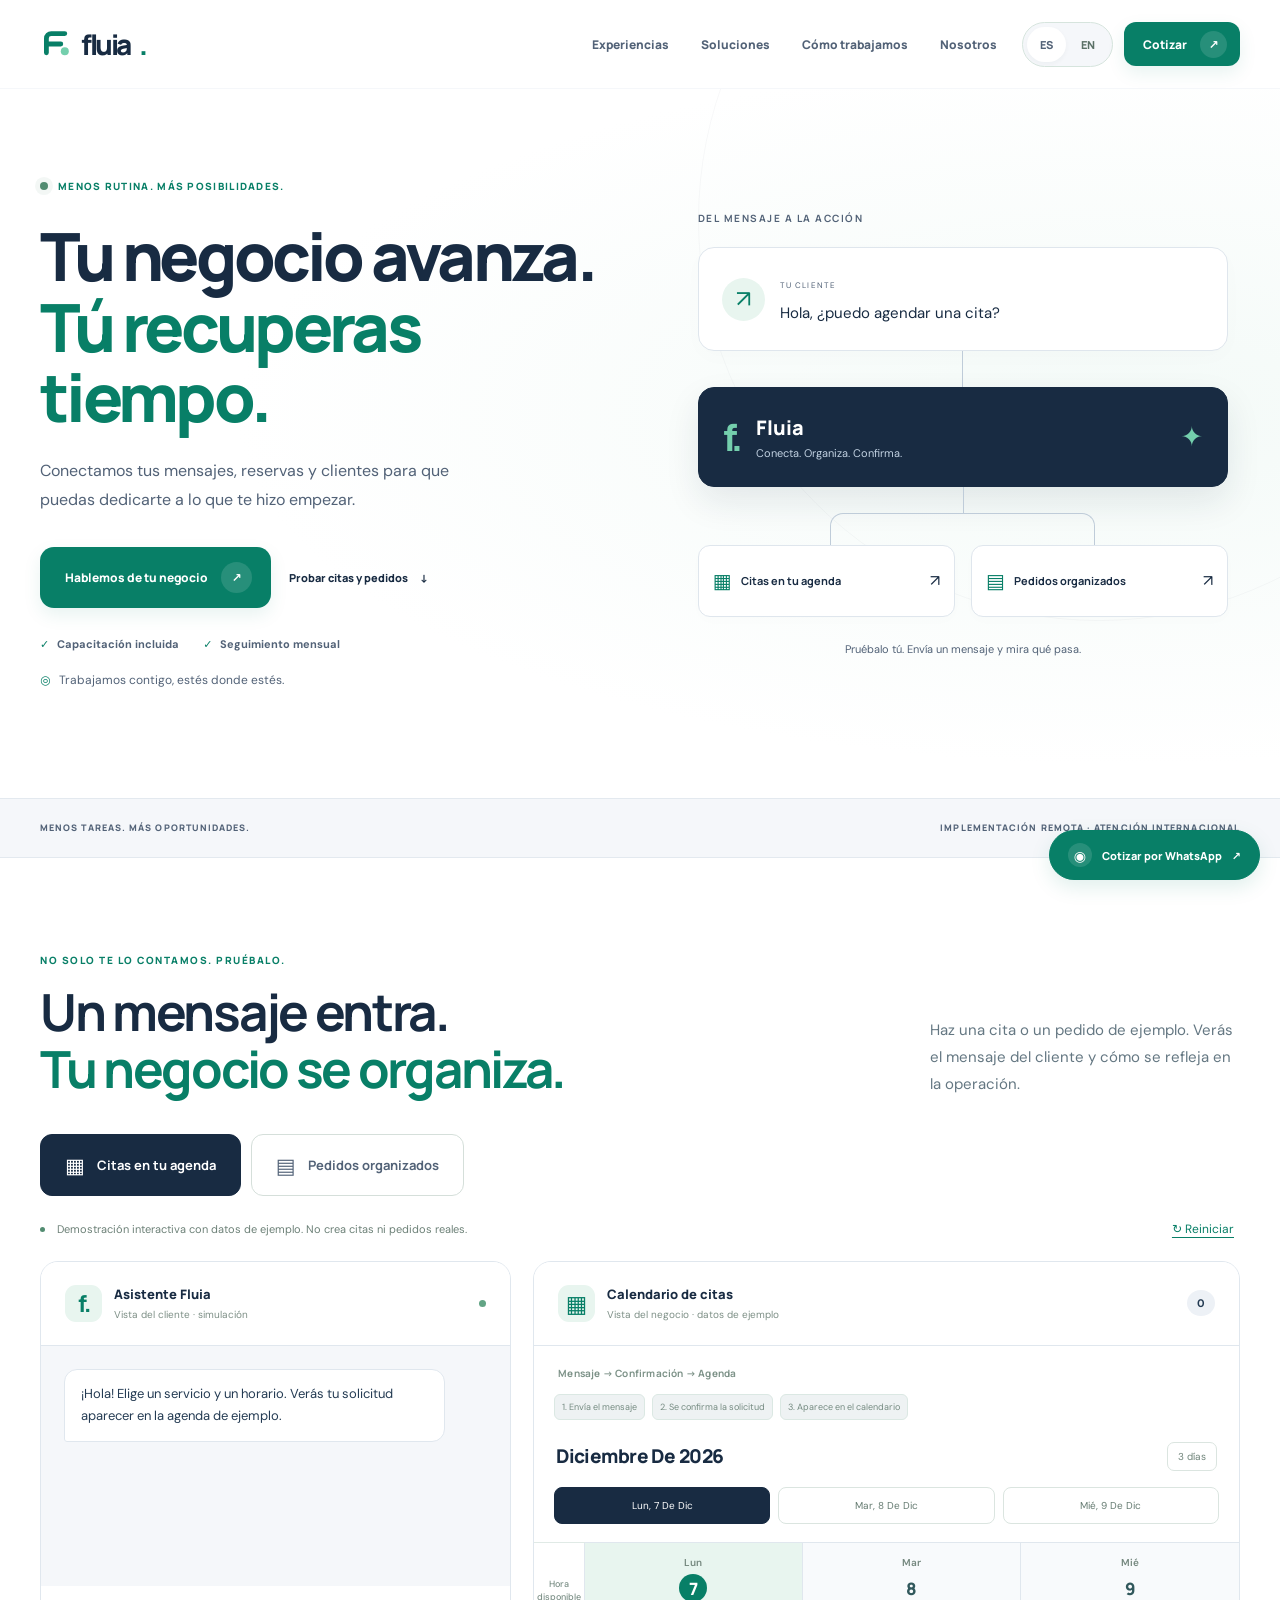
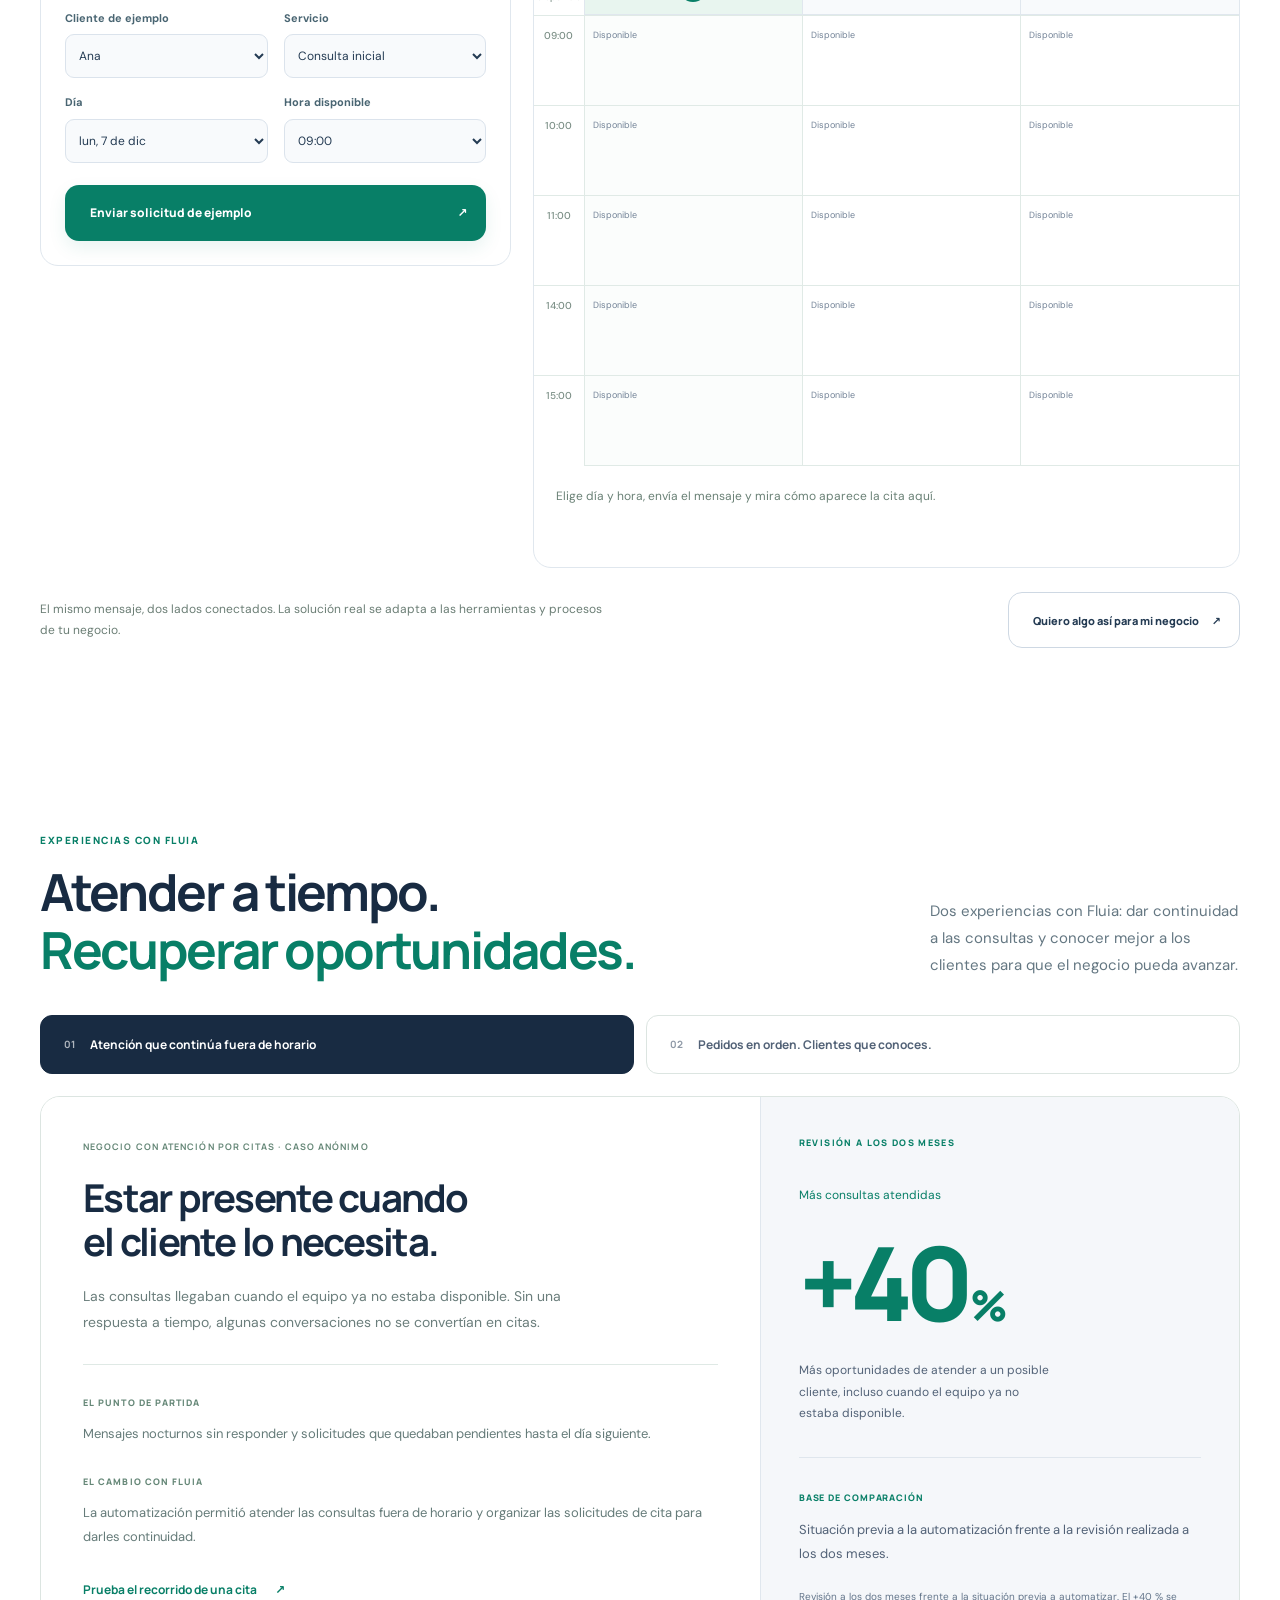
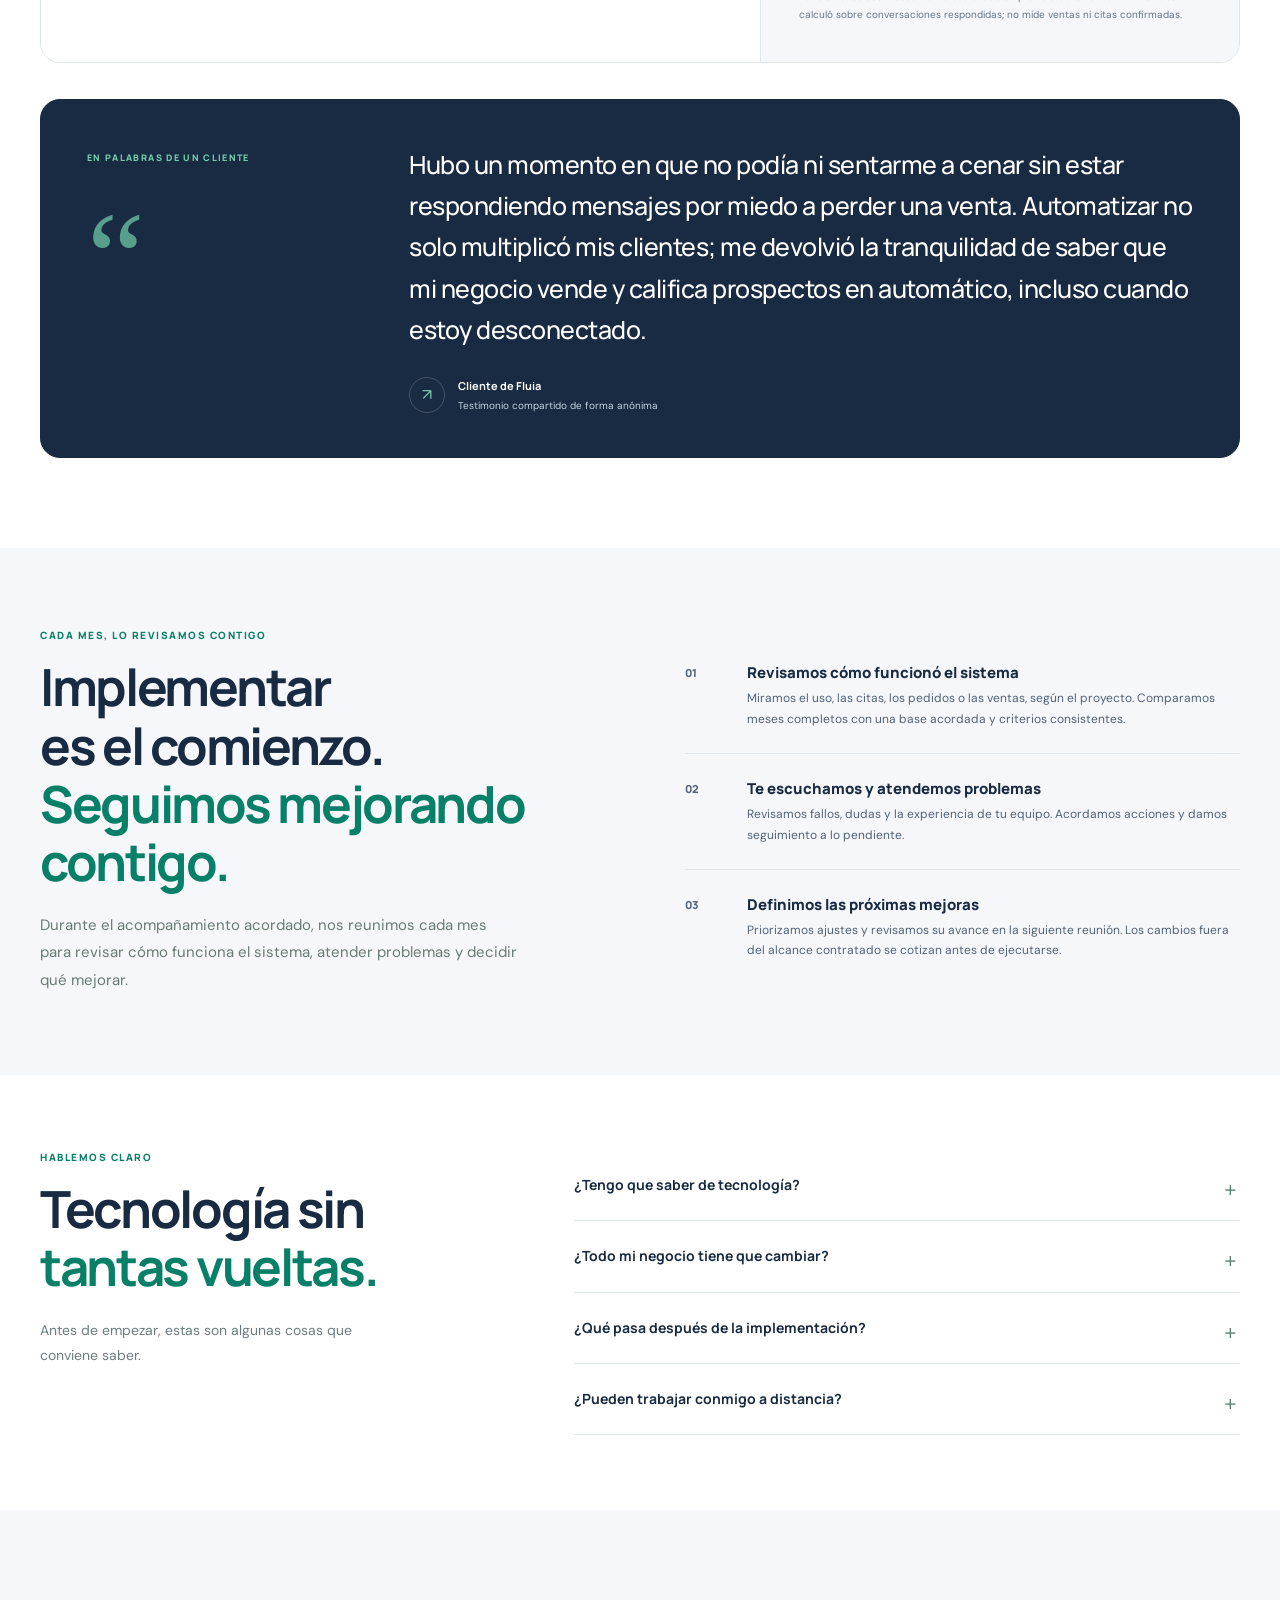
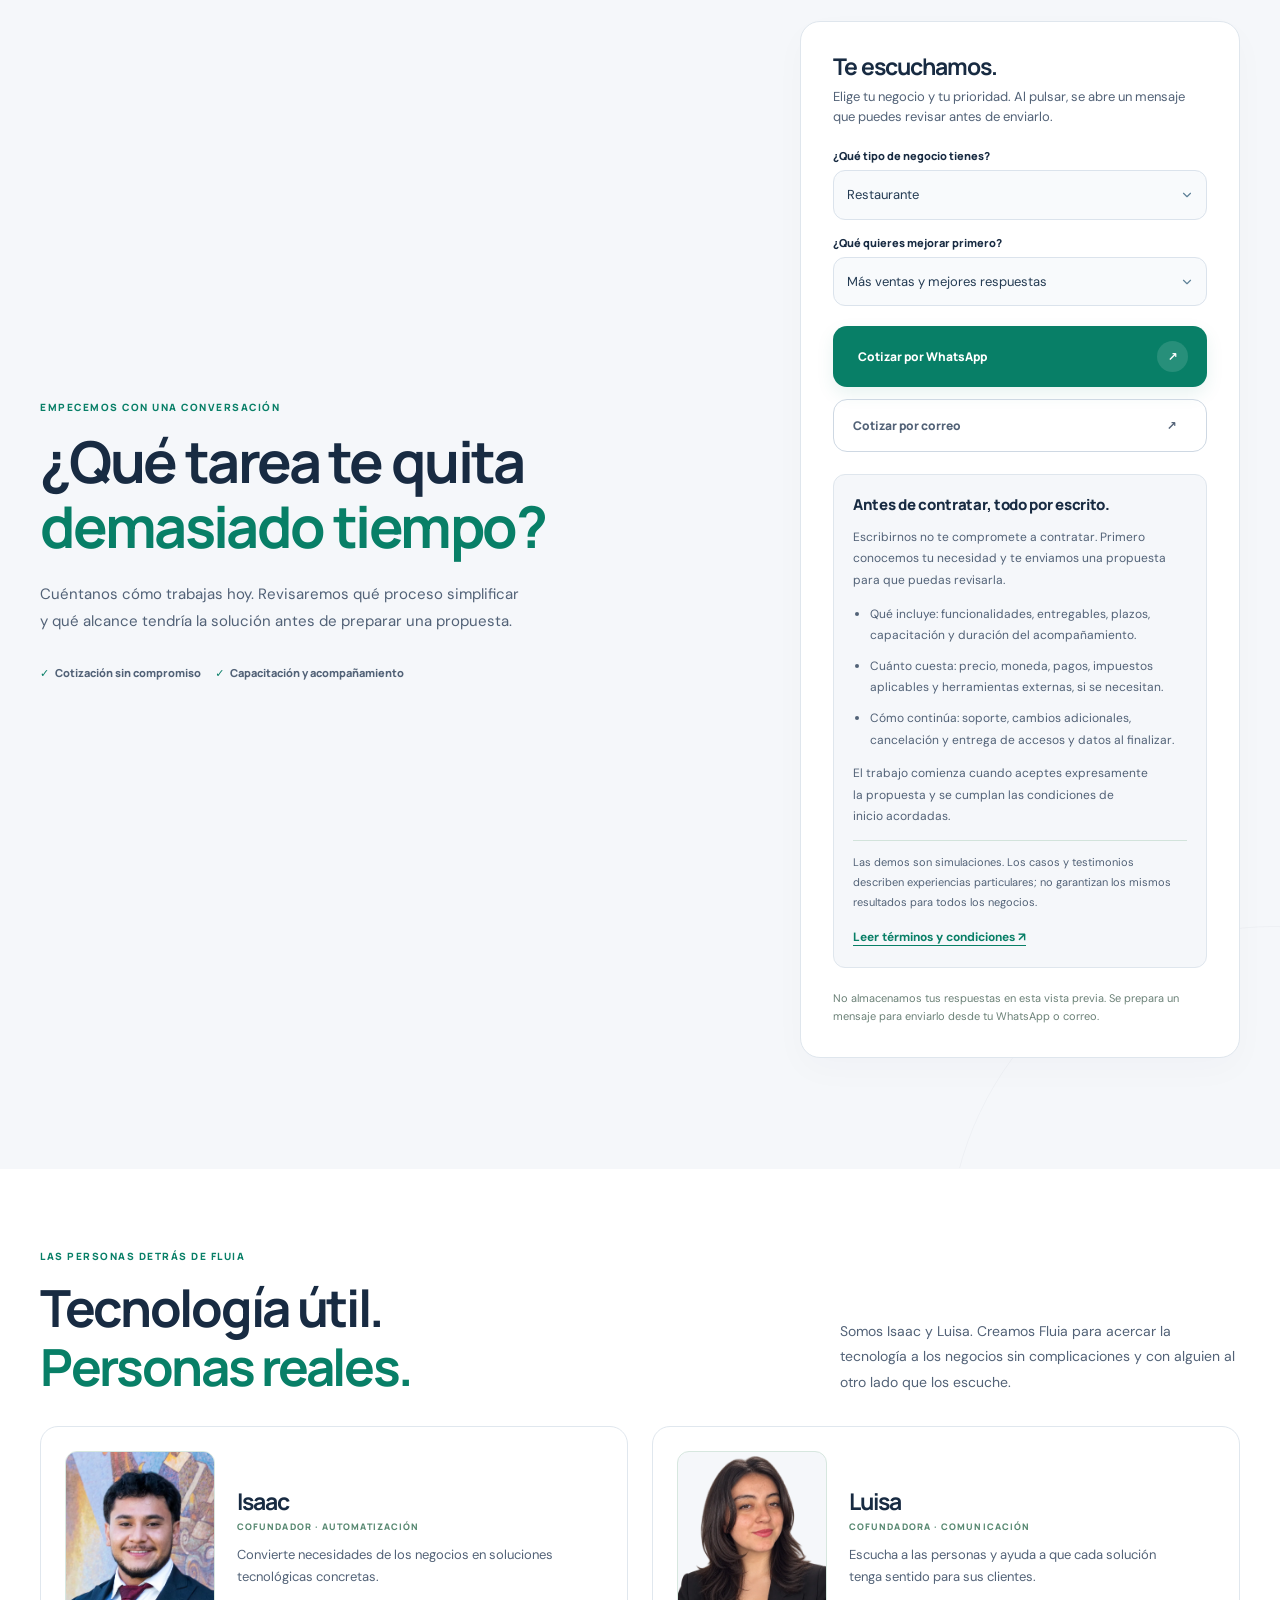
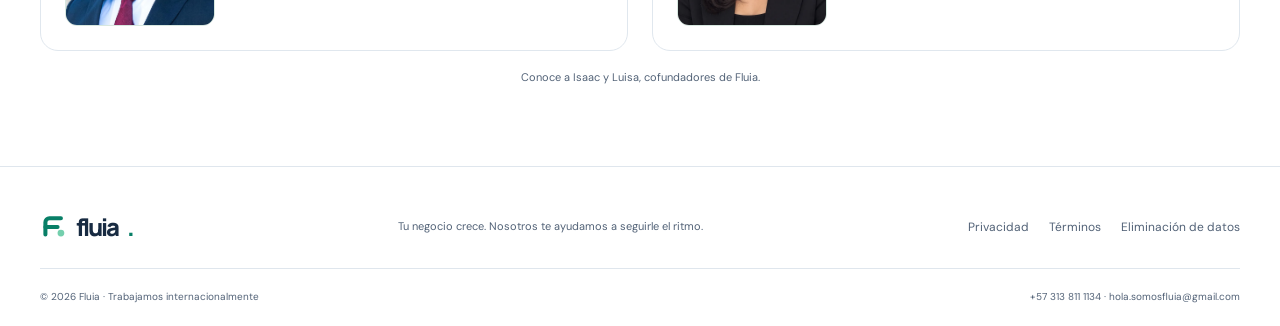
==== commit 0af54be9: "Refresh palette with emerald accents and update contact email" ====
--- a/index.html
+++ b/index.html
@@ -35,7 +35,7 @@
 <link rel="stylesheet" href="assets/experience.css?v=2-mint">
 <link rel="stylesheet" href="assets/simulator.css?v=3-mint">
 <link rel="stylesheet" href="assets/cases.css?v=2-mint">
-<link rel="stylesheet" href="assets/light-theme.css?v=2-mint">
+<link rel="stylesheet" href="assets/light-theme.css?v=3-emerald">
 </head>
 <body>
 <header class="header"><div class="wrap">
@@ -57,7 +57,7 @@
 <section class="quote" id="cotizacion"><div class="wrap quote-grid"><div><div class="eyebrow" style="color:#94d9f8" data-i="quoteKicker">TU SIGUIENTE CLIENTE PUEDE ESTAR ESPERANDO</div><h2 data-html="quoteTitle">Tu negocio puede ir más lejos.<br><span class="accent">Hablemos de cómo.</span></h2><p data-i="quoteDesc">Dinos qué te gustaría mejorar. Te ayudaremos a encontrar una solución adecuada para tu operación, estés en el país que estés.</p><div class="quote-points"><span><span class="green">✓</span> <span data-i="quotePoint1">Cotización sin compromiso</span></span><span><span class="green">✓</span> <span data-i="quotePoint2">Capacitación y acompañamiento</span></span></div></div><div class="form-card"><h3 data-i="formTitle">Empecemos por lo esencial.</h3><p data-i="formDesc">Dos preguntas. Una conversación que puede cambiar tu forma de trabajar.</p><label for="business" data-i="formSector">¿Qué tipo de negocio tienes?</label><select id="business"><option value="restaurant" data-i="restaurant">Restaurante</option><option value="hotel" data-i="hotelSector">Hotel / turismo</option><option value="clinic" data-i="clinic">Consultorio</option><option value="other" data-i="otherSector">Otro negocio</option></select><label for="goal" data-i="formGoal">¿Qué quieres mejorar primero?</label><select id="goal"><option value="sales" data-i="goal1">Más ventas y mejores respuestas</option><option value="clients" data-i="goal2">Base de clientes y seguimiento</option><option value="orders" data-i="goal3">Pedidos y reservas</option><option value="other" data-i="goal4">Otro proceso</option></select><button class="btn btn-blue" type="button" id="sendWhatsApp"><span data-i="whatsBtn">Cotizar por WhatsApp</span><span class="circle-arrow">↗</span></button><button type="button" class="btn btn-outline" id="sendMail"><span data-i="mailBtn">Cotizar por correo</span><span class="circle-arrow">↗</span></button><aside class="contract-clarity" id="antes-de-contratar" aria-labelledby="contractTitle"><h4 id="contractTitle" data-i="contractTitle">Antes de contratar, todo por escrito.</h4><p data-i="contractIntro">Escribirnos no te compromete a contratar. Primero conocemos tu necesidad y te enviamos una propuesta para que puedas revisarla.</p><ul><li data-i="contractScope">Qué incluye: funcionalidades, entregables, plazos, capacitación y duración del acompañamiento.</li><li data-i="contractCosts">Cuánto cuesta: precio, moneda, pagos, impuestos aplicables y herramientas externas, si se necesitan.</li><li data-i="contractChanges">Cómo continúa: soporte, cambios adicionales, cancelación y entrega de accesos y datos al finalizar.</li></ul><p data-i="contractStart">El trabajo comienza cuando aceptes expresamente la propuesta y se cumplan las condiciones de inicio acordadas.</p><p class="contract-demo" data-i="contractDemo">Las demos son simulaciones. Los casos y testimonios describen experiencias particulares; no garantizan los mismos resultados para todos los negocios.</p><a href="terminos.html" data-i="contractLink">Leer términos y condiciones ↗</a></aside><div class="form-disclaimer" data-i="formPrivacy">No almacenamos tus respuestas en esta vista previa. Se prepara un mensaje para enviarlo desde tu WhatsApp o correo.</div></div></div></section>
 <section class="people" id="nosotros"><div class="wrap"><div class="people-head"><div><div class="eyebrow" data-i="peopleKicker">LAS PERSONAS DETRÁS DE FLUIA</div><h2 data-html="peopleTitle">Tecnología útil.<br><span class="colorblue">Personas reales.</span></h2></div><p data-i="peopleDesc">Somos Isaac y Luisa. Creamos Fluia para acercar la tecnología a los negocios sin complicaciones y con alguien al otro lado que los escuche.</p></div><div class="people-grid"><article class="person"><div class="portrait" aria-label="Fotografía de Isaac, cofundador de Fluia"><img loading="lazy" decoding="async" src="[data-uri]" alt="Isaac, cofundador de Fluia"></div><div><h3>Isaac</h3><span class="role" data-i="isaacRole">COFUNDADOR · AUTOMATIZACIÓN</span><p data-i="isaacDesc">Convierte necesidades de los negocios en soluciones tecnológicas concretas.</p></div></article><article class="person"><div class="portrait transparent" aria-label="Fotografía de Luisa, cofundadora de Fluia"><img loading="lazy" decoding="async" src="[data-uri]" alt="Luisa, cofundadora de Fluia"></div><div><h3>Luisa</h3><span class="role" data-i="luisaRole">COFUNDADORA · COMUNICACIÓN</span><p data-i="luisaDesc">Escucha a las personas y ayuda a que cada solución tenga sentido para sus clientes.</p></div></article></div><p class="people-note" data-i="photoNote">Conoce a Isaac y Luisa, cofundadores de Fluia.</p></div></section>
 </main>
-<footer class="footer"><div class="wrap"><div class="foot-row"><a class="brand" href="#inicio"><svg class="brand-symbol" viewBox="0 0 40 40" fill="none" aria-hidden="true"><path d="M8 31V13C8 9.7 10.7 7 14 7H31" stroke="#8CDDFC" stroke-width="6" stroke-linecap="round"/><path d="M8 20H26" stroke="#8CDDFC" stroke-width="6" stroke-linecap="round"/><circle cx="31" cy="29" r="5" fill="#b7eed4"/></svg>fluia<i>.</i></a><p data-i="footTag">Tu negocio crece. Nosotros te ayudamos a seguirle el ritmo.</p><div class="foot-links"><a href="https://somosfluia.github.io/fluia/privacidad.html" target="_blank" rel="noopener" data-i="privacy">Privacidad</a><a href="https://somosfluia.github.io/fluia/terminos.html" target="_blank" rel="noopener" data-i="terms">Términos</a><a href="https://somosfluia.github.io/fluia/eliminacion-datos.html" target="_blank" rel="noopener" data-i="delete">Eliminación de datos</a></div></div><div class="foot-bottom"><span>© <span id="year">2026</span> Fluia · <span data-i="worldShort">Trabajamos internacionalmente</span></span><span>+57 313 811 1134 · sinlugarfijo0@gmail.com</span></div></div></footer>
+<footer class="footer"><div class="wrap"><div class="foot-row"><a class="brand" href="#inicio"><svg class="brand-symbol" viewBox="0 0 40 40" fill="none" aria-hidden="true"><path d="M8 31V13C8 9.7 10.7 7 14 7H31" stroke="#8CDDFC" stroke-width="6" stroke-linecap="round"/><path d="M8 20H26" stroke="#8CDDFC" stroke-width="6" stroke-linecap="round"/><circle cx="31" cy="29" r="5" fill="#b7eed4"/></svg>fluia<i>.</i></a><p data-i="footTag">Tu negocio crece. Nosotros te ayudamos a seguirle el ritmo.</p><div class="foot-links"><a href="https://somosfluia.github.io/fluia/privacidad.html" target="_blank" rel="noopener" data-i="privacy">Privacidad</a><a href="https://somosfluia.github.io/fluia/terminos.html" target="_blank" rel="noopener" data-i="terms">Términos</a><a href="https://somosfluia.github.io/fluia/eliminacion-datos.html" target="_blank" rel="noopener" data-i="delete">Eliminación de datos</a></div></div><div class="foot-bottom"><span>© <span id="year">2026</span> Fluia · <span data-i="worldShort">Trabajamos internacionalmente</span></span><span>+57 313 811 1134 · hola.somosfluia@gmail.com</span></div></div></footer>
 <a class="float-wa" target="_blank" rel="noopener" id="floatingWhats" href="https://wa.me/573138111134" aria-label="Solicitar cotización por WhatsApp"><span class="bubble-mark">◉</span><span data-i="floatWhats">Cotizar por WhatsApp</span> ↗</a>
 <script>
 const T={es:{navResults:'Resultados',navSolutions:'Soluciones',navSupport:'Cómo trabajamos',navUs:'Nosotros',headerQuote:'Cotizar',heroKicker:'AUTOMATIZACIÓN QUE IMPULSA TU NEGOCIO',heroTitle:'Más ventas.<br><span>Clientes que regresan.</span><br>Menos trabajo.',heroDesc:'Automatizamos conversaciones, reservas y pedidos. Organizamos tus clientes y creamos oportunidades para que vuelvan a comprarte.',heroBtn:'Quiero una cotización',heroSee:'Mira cómo funciona',benefit1:'Capacitación incluida',benefit2:'Seguimiento mensual',world:'Trabajamos contigo, estés donde estés.',demoLabel:'MIRA UNA VENTA EN MOVIMIENTO ↙',chatTitle:'Conversación de ejemplo',chatStatus:'● En línea',restaurant:'Restaurante',hotel:'Hotel',clinic:'Consultorio',repeat:'↻ Repetir',float:'Mientras tú trabajas, Fluia sigue atendiendo.',strip1:'MENOS TAREAS. MÁS OPORTUNIDADES.',strip2:'IMPLEMENTACIÓN REMOTA · ATENCIÓN INTERNACIONAL',resultsKicker:'RESULTADOS DE PROYECTOS REALES',resultsTitle:'No hablamos de posibilidades.<br><span class="colorblue">Mostramos resultados.</span>',resultsDesc:'Dos meses de trabajo. Procesos más ágiles, seguimiento a los clientes y mejoras observadas en cada negocio.',caseRestaurant:'RESTAURANTE DE COMIDAS RÁPIDAS',twoMonths:'EN 2 MESES',restaurantMetric:'Mejora del rendimiento operativo',restaurantNote:'Mejor atención, pedidos organizados y menos oportunidades perdidas.',caseHotel:'HOTEL',hotelMetric:'Incremento en ventas',hotelNote:'Atención ágil, seguimiento y clientes frecuentes.',caseClinic:'Consultorio médico:',clinicNote:'citas organizadas, recordatorios y menos tareas administrativas. Resultados compartidos con autorización; sin identificar a las empresas.',resultBtn:'Quiero una solución así',sectorKicker:'NO HAY DOS NEGOCIOS IGUALES',sectorTitle:'Dinos qué negocio tienes.<br><span class="colorblue">Te mostramos el camino.</span>',sectorDesc:'Elige tu sector y descubre qué podemos simplificar. Nada de paquetes genéricos que no encajan contigo.',hotelSector:'Hotel / turismo',otherSector:'Otro negocio',forBusiness:'PARA TU NEGOCIO',sectorCta:'Cotizar esta solución',service1:'WhatsApp',service2:'Reservas',service3:'Pedidos',service4:'Base de clientes',service5:'Inventario',service6:'Sitios web y visibilidad',loyalKicker:'NO ES SOLO VENDER UNA VEZ',loyalTitle:'Un cliente que vuelve<br><span class="colorblue">vale una nueva oportunidad.</span>',loyalDesc:'Una venta puede ser el inicio de una relación. Te ayudamos a organizar una base de clientes, conocer sus preferencias y darles seguimiento con su autorización.',loyalBtn:'Quiero fidelizar a mis clientes',loyal1:'Una persona compra',loyal2:'Se registra con autorización',loyal3:'Recibe un seguimiento oportuno',loyal4:'Tiene motivos para regresar',loyalPrivacy:'El uso de datos y los mensajes de seguimiento requieren las autorizaciones correspondientes.',supportKicker:'NO TE DEJAMOS SOLO',supportTitle:'El software se entrega.<br><span class="colorblue">El acompañamiento continúa.</span>',supportDesc:'No queremos que una herramienta termine olvidada. Te enseñamos a usarla y nos reunimos cada mes para revisar cómo se adapta a tu negocio.',support1:'Lo adaptamos a tu operación',support1sub:'Empezamos por escuchar cómo trabajas.',support2:'Capacitamos a tu equipo',support2sub:'Para que realmente sepan utilizarlo.',support3:'Nos reunimos cada mes',support3sub:'Analizamos la experiencia, resolvemos dudas y evaluamos nuevas mejoras.',quoteKicker:'TU SIGUIENTE CLIENTE PUEDE ESTAR ESPERANDO',quoteTitle:'Tu negocio puede ir más lejos.<br><span class="accent">Hablemos de cómo.</span>',quoteDesc:'Dinos qué te gustaría mejorar. Te ayudaremos a encontrar una solución adecuada para tu operación, estés en el país que estés.',quotePoint1:'Cotización sin compromiso',quotePoint2:'Capacitación y acompañamiento',formTitle:'Empecemos por lo esencial.',formDesc:'Dos preguntas. Una conversación que puede cambiar tu forma de trabajar.',formSector:'¿Qué tipo de negocio tienes?',formGoal:'¿Qué quieres mejorar primero?',goal1:'Más ventas y mejores respuestas',goal2:'Base de clientes y seguimiento',goal3:'Pedidos y reservas',goal4:'Otro proceso',whatsBtn:'Cotizar por WhatsApp',mailBtn:'Cotizar por correo',formPrivacy:'No almacenamos tus respuestas en esta vista previa. Se prepara un mensaje para enviarlo desde tu WhatsApp o correo.',peopleKicker:'LAS PERSONAS DETRÁS DE FLUIA',peopleTitle:'Tecnología útil.<br><span class="colorblue">Personas reales.</span>',peopleDesc:'Somos Isaac y Luisa. Creamos Fluia para acercar la tecnología a los negocios sin complicaciones y con alguien al otro lado que los escuche.',photoSoon:'Fotografía original pendiente',isaacRole:'COFUNDADOR · AUTOMATIZACIÓN',isaacDesc:'Convierte necesidades de los negocios en soluciones tecnológicas concretas.',luisaRole:'COFUNDADORA · COMUNICACIÓN',luisaDesc:'Escucha a las personas y ayuda a que cada solución tenga sentido para sus clientes.',photoNote:'Conoce a Isaac y Luisa, cofundadores de Fluia.',footTag:'Tu negocio crece. Nosotros te ayudamos a seguirle el ritmo.',privacy:'Privacidad',terms:'Términos',delete:'Eliminación de datos',worldShort:'Trabajamos internacionalmente',floatWhats:'Cotizar por WhatsApp'},
@@ -66,7 +66,7 @@
 function applyLang(l){lang=l;document.documentElement.lang=l;document.querySelectorAll('[data-i]').forEach(el=>{let txt=T[l][el.dataset.i];if(txt!==undefined)el.textContent=txt});document.querySelectorAll('[data-html]').forEach(el=>{let txt=T[l][el.dataset.html];if(txt!==undefined)el.innerHTML=txt});document.querySelectorAll('[data-lang]').forEach(el=>el.setAttribute('aria-pressed',String(el.dataset.lang===l)));document.getElementById('burger').setAttribute('aria-label',l==='es'?'Abrir menú':'Open menu');syncWhats();try{localStorage.setItem('fluia_lang',l)}catch(e){}
 }
 function quoteMessage(){const b=document.getElementById('business'),g=document.getElementById('goal');const sectorText=b.options[b.selectedIndex].text,goalText=g.options[g.selectedIndex].text;return lang==='es'?`Hola, quiero solicitar una cotización a Fluia.\nTipo de negocio: ${sectorText}\nQuiero mejorar: ${goalText}\nMe interesa conocer cómo trabajar con ustedes de forma remota.`:`Hello, I would like to request a quote from Fluia.\nBusiness type: ${sectorText}\nI want to improve: ${goalText}\nI'd like to learn about working together remotely.`}
-function sendQuote(mode){const message=quoteMessage();const url=mode==='wa'?'https://wa.me/573138111134?text='+encodeURIComponent(message):'mailto:sinlugarfijo0@gmail.com?subject='+encodeURIComponent(lang==='es'?'Cotización de Fluia':'Fluia quote request')+'&body='+encodeURIComponent(message);window.open(url,'_blank','noopener,noreferrer')}
+function sendQuote(mode){const message=quoteMessage();const url=mode==='wa'?'https://wa.me/573138111134?text='+encodeURIComponent(message):'mailto:hola.somosfluia@gmail.com?subject='+encodeURIComponent(lang==='es'?'Cotización de Fluia':'Fluia quote request')+'&body='+encodeURIComponent(message);window.open(url,'_blank','noopener,noreferrer')}
 function syncWhats(){const hello=lang==='es'?'Hola, me interesa una cotización de Fluia para mi negocio.':'Hello, I would like a Fluia quote for my business.';const node=document.getElementById('floatingWhats');node.href='https://wa.me/573138111134?text='+encodeURIComponent(hello);node.setAttribute('aria-label',lang==='es'?'Cotizar por WhatsApp':'Request a quote on WhatsApp')}
 document.querySelectorAll('[data-lang]').forEach(el=>el.addEventListener('click',()=>applyLang(el.dataset.lang)));document.getElementById('sendWhatsApp').addEventListener('click',()=>sendQuote('wa'));document.getElementById('sendMail').addEventListener('click',()=>sendQuote('mail'));document.getElementById('burger').addEventListener('click',()=>{const menu=document.getElementById('mobileMenu');const expanded=menu.classList.toggle('open');document.getElementById('burger').setAttribute('aria-expanded',String(expanded))});document.querySelectorAll('#mobileMenu a').forEach(a=>a.addEventListener('click',()=>{document.getElementById('mobileMenu').classList.remove('open');document.getElementById('burger').setAttribute('aria-expanded','false')}));document.getElementById('year').textContent=new Date().getFullYear();let saved='es';try{saved=localStorage.getItem('fluia_lang')||'es'}catch(e){}applyLang(saved==='en'?'en':'es');
 </script>
--- a/assets/light-theme.css
+++ b/assets/light-theme.css
@@ -1,10 +1,17 @@
-/* White surfaces with Fluia's soft green accents. */
-:root{--ink:#253e32;--navy:#253e32;--blue:#40725a;--sky:#b9eed5;--mint:#b9eed5}
-body{background:#fff;color:var(--ink)}
-.header{background:#ffffffed;border-color:#e3ede9}.nav a{color:#52685e}.nav a:hover,.colorblue{color:#3f775c}.brand i{color:#407d60}.brand-symbol path{stroke:#407d60}.brand-symbol circle{fill:#96dfbc}
-.hero{background:#fff;color:#253e32}.hero:before{background:radial-gradient(ellipse at 88% 42%,#eaf2efb0,transparent 56%)}.hero:after{border-color:#72b49512;box-shadow:0 0 0 100px #72b49503,0 0 0 200px #72b49502}.hero h1 span{color:#3e765b}.hero-kicker{color:#527a67}.hero p{color:#65756d}.hero-copy>p:last-child{color:#5f7d6f!important}.hero-copy>p:last-child>span:first-child{color:#488c6c!important}.proof-points{color:#5e756a}.proof-points b{color:#458768}.ghost-hero,.ghost-hero:hover{color:#3e6452}.hero .btn-blue,.btn-blue{background:#b9eed5;color:#2b483a;box-shadow:0 4px 12px #30614a09}.hero .btn-blue:hover,.btn-blue:hover{background:#a1e5c5;color:#253f33;box-shadow:0 6px 18px #30614a10}.btn-blue .circle-arrow{background:#3c7b5d16}.btn-outline{border-color:#c5dcd1;color:#3b604e}.btn-outline:hover{background:#f0f2f3}.languages{background:#f1f4f5}.languages button[aria-pressed=true]{color:#40725a}.hero-stripe{background:#f6f8f9;border-color:#e0ece7}.hero-stripe .wrap{color:#617f71}.hero-stripe b{color:#396e55}
-.map-caption{color:#5b8270}.map-message{background:#fff;border-color:#d8e8e0;box-shadow:0 6px 22px #2e624904}.map-avatar{background:#ecf3f0;color:#4b876b}.map-message small{color:#648475}.map-message p{color:#3f5b4e}.map-connector{background:#b4d5c5}.map-hub{background:#b9eed5;border-color:#abe3c8;color:#345244;box-shadow:0 16px 36px #37715615}.map-hub small{color:#3d6d56}.map-branches{border-color:#b4d5c5}.map-branches:before{background:#b4d5c5}.map-destinations a{border-color:#d8e8e0;background:#fff;color:#3e5d4e;box-shadow:0 4px 14px #2e624903}.map-destinations a:hover{background:#f2f5f6}.map-destinations a>span{color:#549b79}.hero-map .map-footnote{color:#668576}
-.simulator-section,.client-cases,.questions,.people{background:#fff}.support{background:#f6f8f9}.support .eyebrow,.support-step .num{color:#498166}.support-step{border-color:#d5e8df}.support-step small{color:#5b7b6c}.sim-chat,.sim-operation,.sim-panel-heading,.case-story,.person{background:#fff}.sim-tabs button[aria-pressed=true],.case-selector button[aria-pressed=true],.calendar-day-picker button[aria-pressed=true]{background:#ddebe5;border-color:#a8d6c0;color:#315343}.sim-tabs button,.case-selector button{color:#517564}.sim-notice button,.case-demo-link{color:#40765c}.case-evidence{background:#f1f4f5}.case-order-evidence{background:#f3f5f6}.case-metric strong{color:#3e765b}.case-order-evidence>.eyebrow,.eyebrow{color:#4e846a}.calendar-toolbar h3{color:#355345}.calendar-day-column[data-active=true]{background:#eef1f2}.calendar-day-column[data-active=true] .calendar-date{color:#36624d}.calendar-cell[data-active=true]{background:#fafbfc}.sim-panel-heading strong{color:#355345}
-.client-testimonial{background:#f0f3f4;color:#344d41;border:1px solid #d4eae0}.testimonial-intro .eyebrow{color:#4e8b6e}.testimonial-mark{color:#76c29e}.testimonial-avatar{border-color:#c2e0d2;color:#458567}.testimonial-body figcaption strong{color:#385849}.testimonial-body figcaption div>span{color:#6b897b}
-.quote{background:#f8f9fa;color:#253e32;border-top:1px solid #e0ece7;border-bottom:1px solid #e0ece7}.quote:before{border-color:#9bceb622;box-shadow:0 0 0 80px #9bceb603,0 0 0 160px #9bceb602}.quote h2 .accent{color:#3e765b}.quote .eyebrow{color:#4f886d!important}.quote p{color:#5e776b}.quote-points{color:#4d7964}.quote-points .green{color:#4b876b}.form-card{background:#fff;color:#2c493b;border:1px solid #d9e8e2;box-shadow:0 14px 40px #37715608}.form-card p{color:#657c71}.form-card select{background-color:#fafbfb;color:#395b4b}.form-card .contract-clarity{background:#f4f6f7}.form-card .contract-clarity a{color:#3a7559}.form-card .btn-outline{color:#3d6d56}
-.portrait,.portrait.transparent{background:#f0f3f4}.people-head p,.person p{color:#637b70}.people-note{color:#759083}.footer{background:#fff;color:#3b584a;border-top:1px solid #dfece7}.foot-row{border-color:#dfece7}.foot-row .brand{color:#355345}.foot-row p,.foot-bottom{color:#708c7f}.foot-links{color:#527564}.foot-links a:hover{color:#30674d}.float-wa{background:#ddeae5;color:#355b49;border-color:#bae2cf;box-shadow:0 5px 20px #33664e10}.float-wa .bubble-mark{background:#498b6c}.reading-progress{background:#78b89a}
+/* White, ink and emerald: crisp surfaces with a focused accent. */
+:root{--ink:#182b42;--navy:#182b42;--blue:#526277;--sky:#dfe6ed;--mint:#dfe6ed}
+body{background:#ffffff;color:var(--ink)}
+.header{background:#ffffffed;border-color:#f5f7fa}.nav a{color:#526277}.nav a:hover,.colorblue{color:#526277}.brand i{color:#526277}.brand-symbol path{stroke:#526277}.brand-symbol circle{fill:#718096}
+.hero{background:#ffffff;color:#182b42}.hero:before{background:radial-gradient(ellipse at 88% 42%,#f5f7fab0,transparent 56%)}.hero:after{border-color:#71809612;box-shadow:0 0 0 100px #71809603,0 0 0 200px #71809602}.hero h1 span{color:#526277}.hero-kicker{color:#526277}.hero p{color:#526277}.hero-copy>p:last-child{color:#526277!important}.hero-copy>p:last-child>span:first-child{color:#526277!important}.proof-points{color:#526277}.proof-points b{color:#526277}.ghost-hero,.ghost-hero:hover{color:#182b42}.hero .btn-blue,.btn-blue{background:#dfe6ed;color:#182b42;box-shadow:0 4px 12px #182b4209}.hero .btn-blue:hover,.btn-blue:hover{background:#718096;color:#182b42;box-shadow:0 6px 18px #182b4210}.btn-blue .circle-arrow{background:#52627716}.btn-outline{border-color:#dfe6ed;color:#182b42}.btn-outline:hover{background:#f5f7fa}.languages{background:#f5f7fa}.languages button[aria-pressed=true]{color:#526277}.hero-stripe{background:#f5f7fa;border-color:#f5f7fa}.hero-stripe .wrap{color:#526277}.hero-stripe b{color:#526277}
+.map-caption{color:#526277}.map-message{background:#ffffff;border-color:#dfe6ed;box-shadow:0 6px 22px #182b4204}.map-avatar{background:#f5f7fa;color:#526277}.map-message small{color:#526277}.map-message p{color:#182b42}.map-connector{background:#718096}.map-hub{background:#dfe6ed;border-color:#dfe6ed;color:#182b42;box-shadow:0 16px 36px #52627715}.map-hub small{color:#526277}.map-branches{border-color:#718096}.map-branches:before{background:#718096}.map-destinations a{border-color:#dfe6ed;background:#ffffff;color:#182b42;box-shadow:0 4px 14px #182b4203}.map-destinations a:hover{background:#f5f7fa}.map-destinations a>span{color:#526277}.hero-map .map-footnote{color:#526277}
+.simulator-section,.client-cases,.questions,.people{background:#ffffff}.support{background:#f5f7fa}.support .eyebrow,.support-step .num{color:#526277}.support-step{border-color:#dfe6ed}.support-step small{color:#526277}.sim-chat,.sim-operation,.sim-panel-heading,.case-story,.person{background:#ffffff}.sim-tabs button[aria-pressed=true],.case-selector button[aria-pressed=true],.calendar-day-picker button[aria-pressed=true]{background:#dfe6ed;border-color:#718096;color:#182b42}.sim-tabs button,.case-selector button{color:#526277}.sim-notice button,.case-demo-link{color:#526277}.case-evidence{background:#f5f7fa}.case-order-evidence{background:#f5f7fa}.case-metric strong{color:#526277}.case-order-evidence>.eyebrow,.eyebrow{color:#526277}.calendar-toolbar h3{color:#182b42}.calendar-day-column[data-active=true]{background:#f5f7fa}.calendar-day-column[data-active=true] .calendar-date{color:#182b42}.calendar-cell[data-active=true]{background:#f5f7fa}.sim-panel-heading strong{color:#182b42}
+.client-testimonial{background:#f5f7fa;color:#182b42;border:1px solid #dfe6ed}.testimonial-intro .eyebrow{color:#526277}.testimonial-mark{color:#718096}.testimonial-avatar{border-color:#dfe6ed;color:#526277}.testimonial-body figcaption strong{color:#182b42}.testimonial-body figcaption div>span{color:#526277}
+.quote{background:#f5f7fa;color:#182b42;border-top:1px solid #f5f7fa;border-bottom:1px solid #f5f7fa}.quote:before{border-color:#71809622;box-shadow:0 0 0 80px #71809603,0 0 0 160px #71809602}.quote h2 .accent{color:#526277}.quote .eyebrow{color:#526277!important}.quote p{color:#526277}.quote-points{color:#526277}.quote-points .green{color:#526277}.form-card{background:#ffffff;color:#182b42;border:1px solid #dfe6ed;box-shadow:0 14px 40px #52627708}.form-card p{color:#526277}.form-card select{background-color:#f5f7fa;color:#182b42}.form-card .contract-clarity{background:#f5f7fa}.form-card .contract-clarity a{color:#526277}.form-card .btn-outline{color:#526277}
+.portrait,.portrait.transparent{background:#f5f7fa}.people-head p,.person p{color:#526277}.people-note{color:#526277}.footer{background:#ffffff;color:#182b42;border-top:1px solid #dfe6ed}.foot-row{border-color:#dfe6ed}.foot-row .brand{color:#182b42}.foot-row p,.foot-bottom{color:#526277}.foot-links{color:#526277}.foot-links a:hover{color:#182b42}.float-wa{background:#dfe6ed;color:#182b42;border-color:#dfe6ed;box-shadow:0 5px 20px #182b4210}.float-wa .bubble-mark{background:#526277}.reading-progress{background:#718096}
+
+:root{--ink:#182b42;--navy:#182b42;--blue:#087f67;--mint:#d8f3e8;--sky:#087f67}
+.hero h1 span,.colorblue,.quote h2 .accent{color:#087f67}.brand i{color:#087f67}.brand-symbol path{stroke:#087f67}.brand-symbol circle{fill:#74cfad}.hero:before{background:radial-gradient(ellipse at 88% 42%,#e8f5f080,transparent 56%)}.hero:after{border-color:#182b4208;box-shadow:none}.hero .btn-blue,.btn-blue{background:#087f67;color:#fff;box-shadow:0 7px 18px #087f6718}.hero .btn-blue:hover,.btn-blue:hover{background:#066651;color:#fff;box-shadow:0 10px 24px #087f6726}.hero .btn .circle-arrow,.btn-blue .circle-arrow{background:#ffffff20}.btn-outline{color:#243b53;border-color:#ced8e3}.btn-outline:hover{background:#f5f7fa}.hero-kicker,.eyebrow,.quote .eyebrow{color:#087f67!important}.proof-points b,.proof-points .green,.quote-points .green{color:#087f67}.hero-copy>p:last-child{color:#526277!important}.hero-copy>p:last-child>span:first-child{color:#087f67!important}.hero-stripe{background:#f5f7fa;border-color:#e3e9ef}.hero-stripe .wrap{color:#526277}.hero-stripe b{color:#182b42}
+.map-message,.map-destinations a{background:#fff;border-color:#dfe6ed}.map-avatar{background:#e8f5ef;color:#087f67}.map-hub{background:#182b42;color:#fff;border-color:#182b42;box-shadow:0 15px 35px #182b4218}.map-hub small{color:#c2d2e2}.hub-symbol,.hub-spark{color:#74cfad}.map-connector,.map-branches:before{background:#bfccd9}.map-branches{border-color:#bfccd9}.map-destinations a>span{color:#087f67}.map-destinations a:hover{border-color:#9dcfbd;background:#f9fcfb}.map-caption{color:#526277}
+.sim-tabs button[aria-pressed=true],.case-selector button[aria-pressed=true],.calendar-day-picker button[aria-pressed=true]{background:#182b42;color:#fff;border-color:#182b42}.sim-tabs button,.case-selector button{color:#526277}.sim-chat,.sim-operation,.case-story,.person,.sim-panel-heading{background:#fff;border-color:#e0e7ee}.sim-messages{background-color:#f5f7fa;background-image:none}.sim-bubble.customer{background:#e8f5ef;border-color:#cce7db;color:#184c3d}.sim-bubble.assistant{background:#fff;border-color:#e0e7ee;color:#243b53}.sim-field select,.form-card select{background-color:#f8fafc;color:#243b53;border-color:#dbe3ec}.sim-panel-heading strong,.calendar-toolbar h3{color:#182b42}.sim-avatar,.operation-icon{background:#e8f5ef;color:#087f67}.operation-count{background:#edf1f6;color:#243b53}.case-evidence,.case-order-evidence{background:#f5f7fa;border-color:#e0e7ee}.case-metric strong{color:#087f67}.case-metric p,.case-order-point p,.case-measurement p{color:#526277}.case-metric>span,.case-evidence>.eyebrow,.case-measurement>span{color:#087f67}.case-order-point h4{color:#182b42}.case-metric,.case-order-point{border-color:#dfe6ed}.case-evidence .case-source{color:#63758a}.case-demo-link,.sim-notice button{color:#087f67}
+.calendar-day-column{background:#f8fafc;border-color:#e0e7ee}.calendar-day-column[data-active=true]{background:#e8f5ef}.calendar-day-column[data-active=true] .calendar-date{background:#087f67;color:#fff}.calendar-cell[data-active=true]{background:#fbfdfc}.calendar-cell .calendar-event{background:#e8f5ef;border-color:#b4dcca;border-left-color:#087f67}.calendar-event-name,.calendar-event-time{color:#155e4b}.calendar-event-service{color:#43675a}.calendar-event .state-badge{background:#cdeadd;color:#155e4b}.calendar-steps li.is-done{background:#e8f5ef;border-color:#cce7db;color:#155e4b}.calendar-available{color:#738397}.order-column{background:#f5f7fa}.order-card{background:#fff;border-color:#dfe6ed}.board-action{color:#087f67;border-color:#cce0d7}.state-badge{background:#e8f5ef;color:#155e4b}
+.client-testimonial{background:#182b42;color:#fff;border-color:#182b42}.testimonial-intro .eyebrow{color:#74cfad!important}.testimonial-mark{color:#74cfad}.testimonial-avatar{border-color:#ffffff30;color:#74cfad}.testimonial-body figcaption strong{color:#fff}.testimonial-body figcaption div>span{color:#c2d2e2}.support,.quote{background:#f5f7fa}.quote:before{border-color:#182b4208;box-shadow:none}.quote-points{color:#526277}.form-card{background:#fff;border-color:#dfe6ed;box-shadow:0 12px 35px #182b4206}.contract-clarity,.form-card .contract-clarity{background:#f5f7fa;border-color:#dfe6ed}.contract-clarity h4{color:#182b42}.form-card .contract-clarity p,.contract-clarity li{color:#526277}.form-card .contract-clarity a{color:#087f67}.portrait,.portrait.transparent{background:#f5f7fa}.float-wa{background:#087f67;color:#fff;border-color:#087f67;box-shadow:0 7px 20px #087f6720}.float-wa .bubble-mark{background:#ffffff20;color:#fff}.reading-progress{background:#087f67}.mobile-menu,.mobile-menu a{background:#f5f7fa;color:#243b53}.burger{border-color:#dfe6ed;color:#182b42}.footer{background:#fff;color:#243b53}.foot-row .brand{color:#182b42}.foot-links{color:#526277}.foot-links a:hover{color:#087f67}
